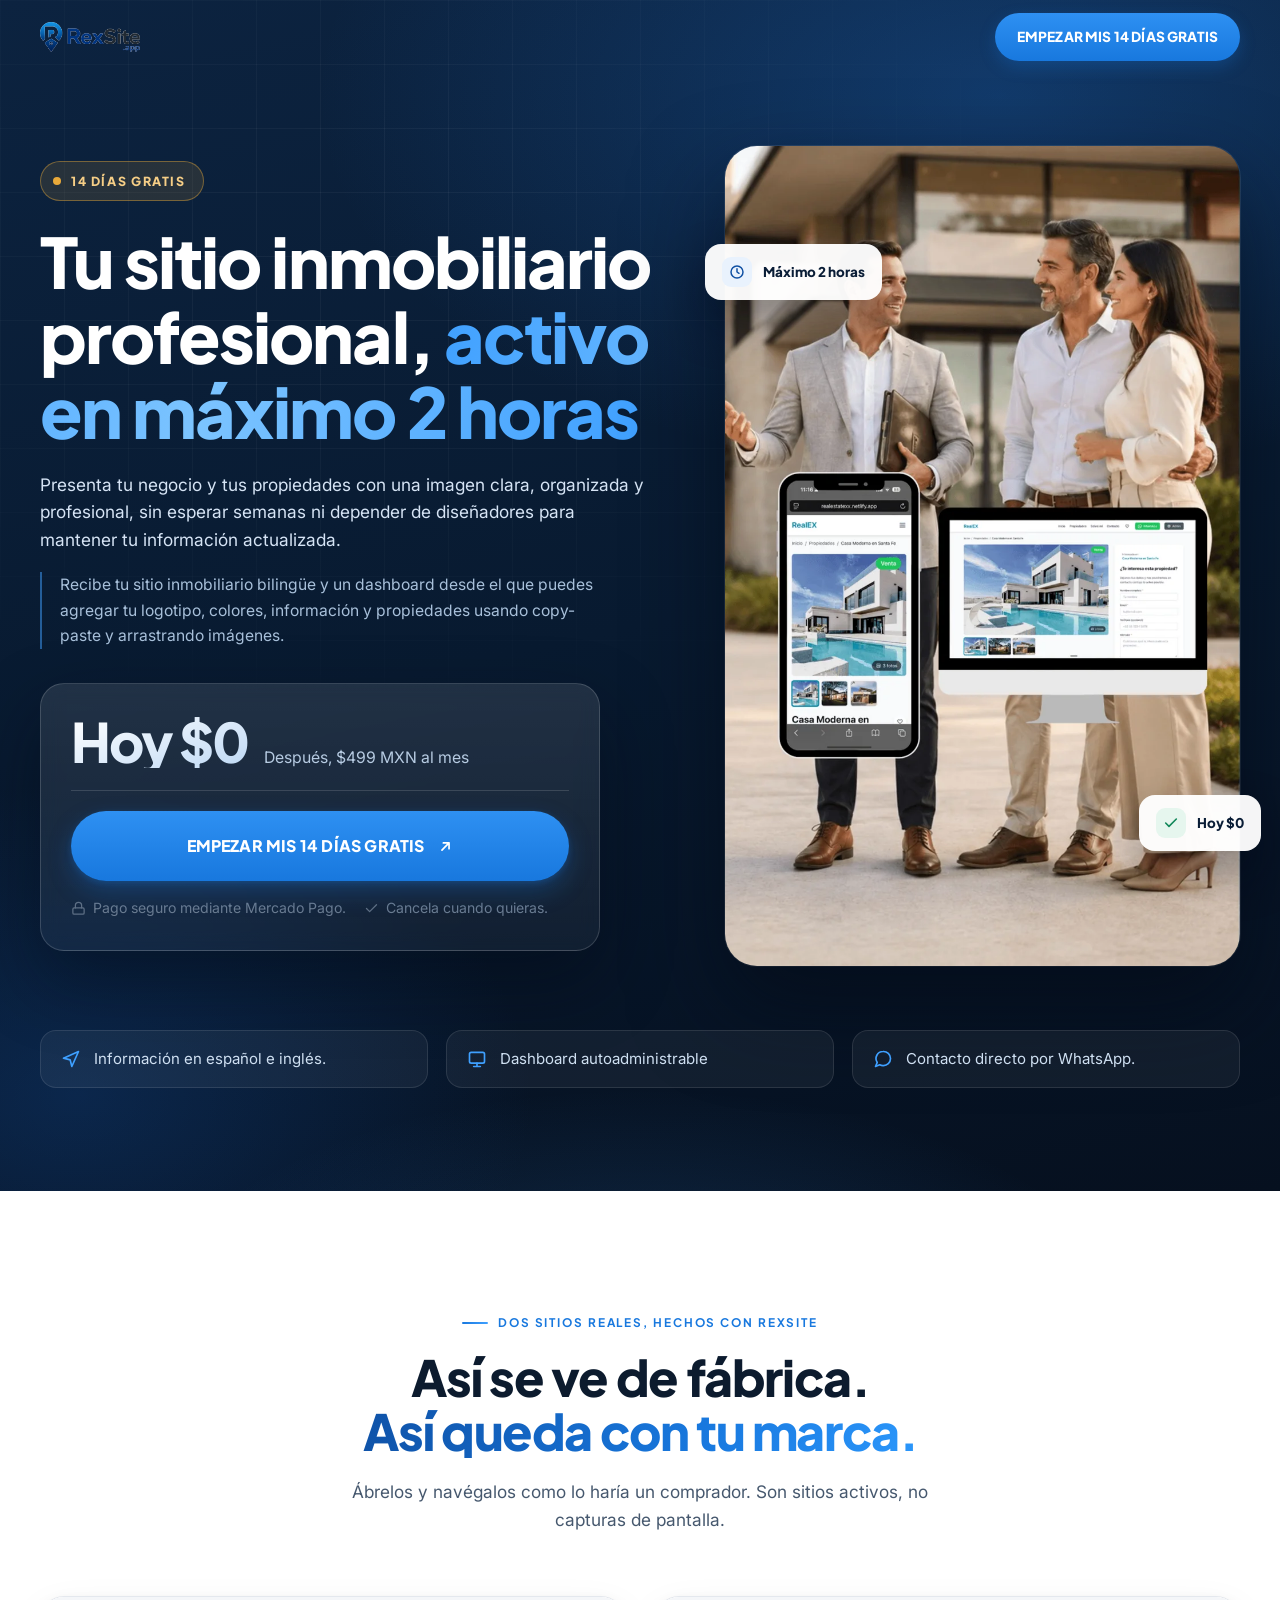
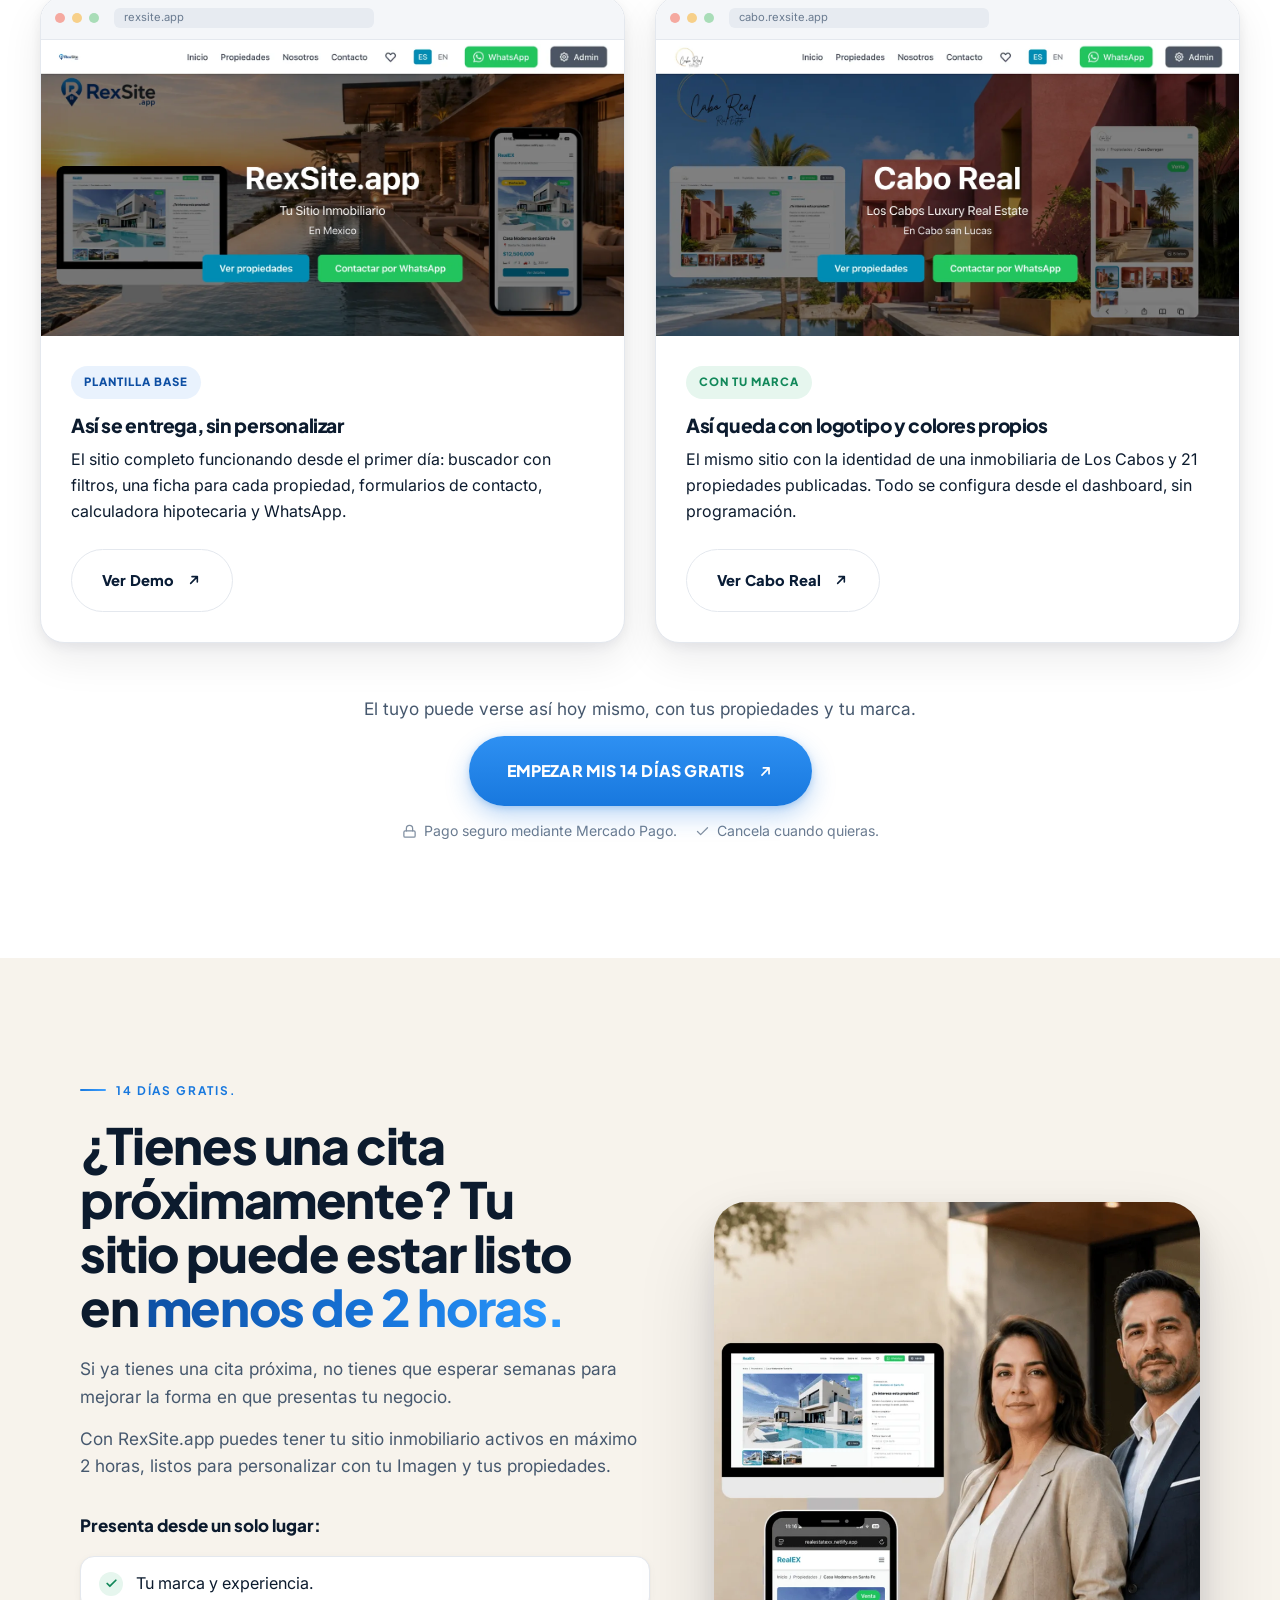
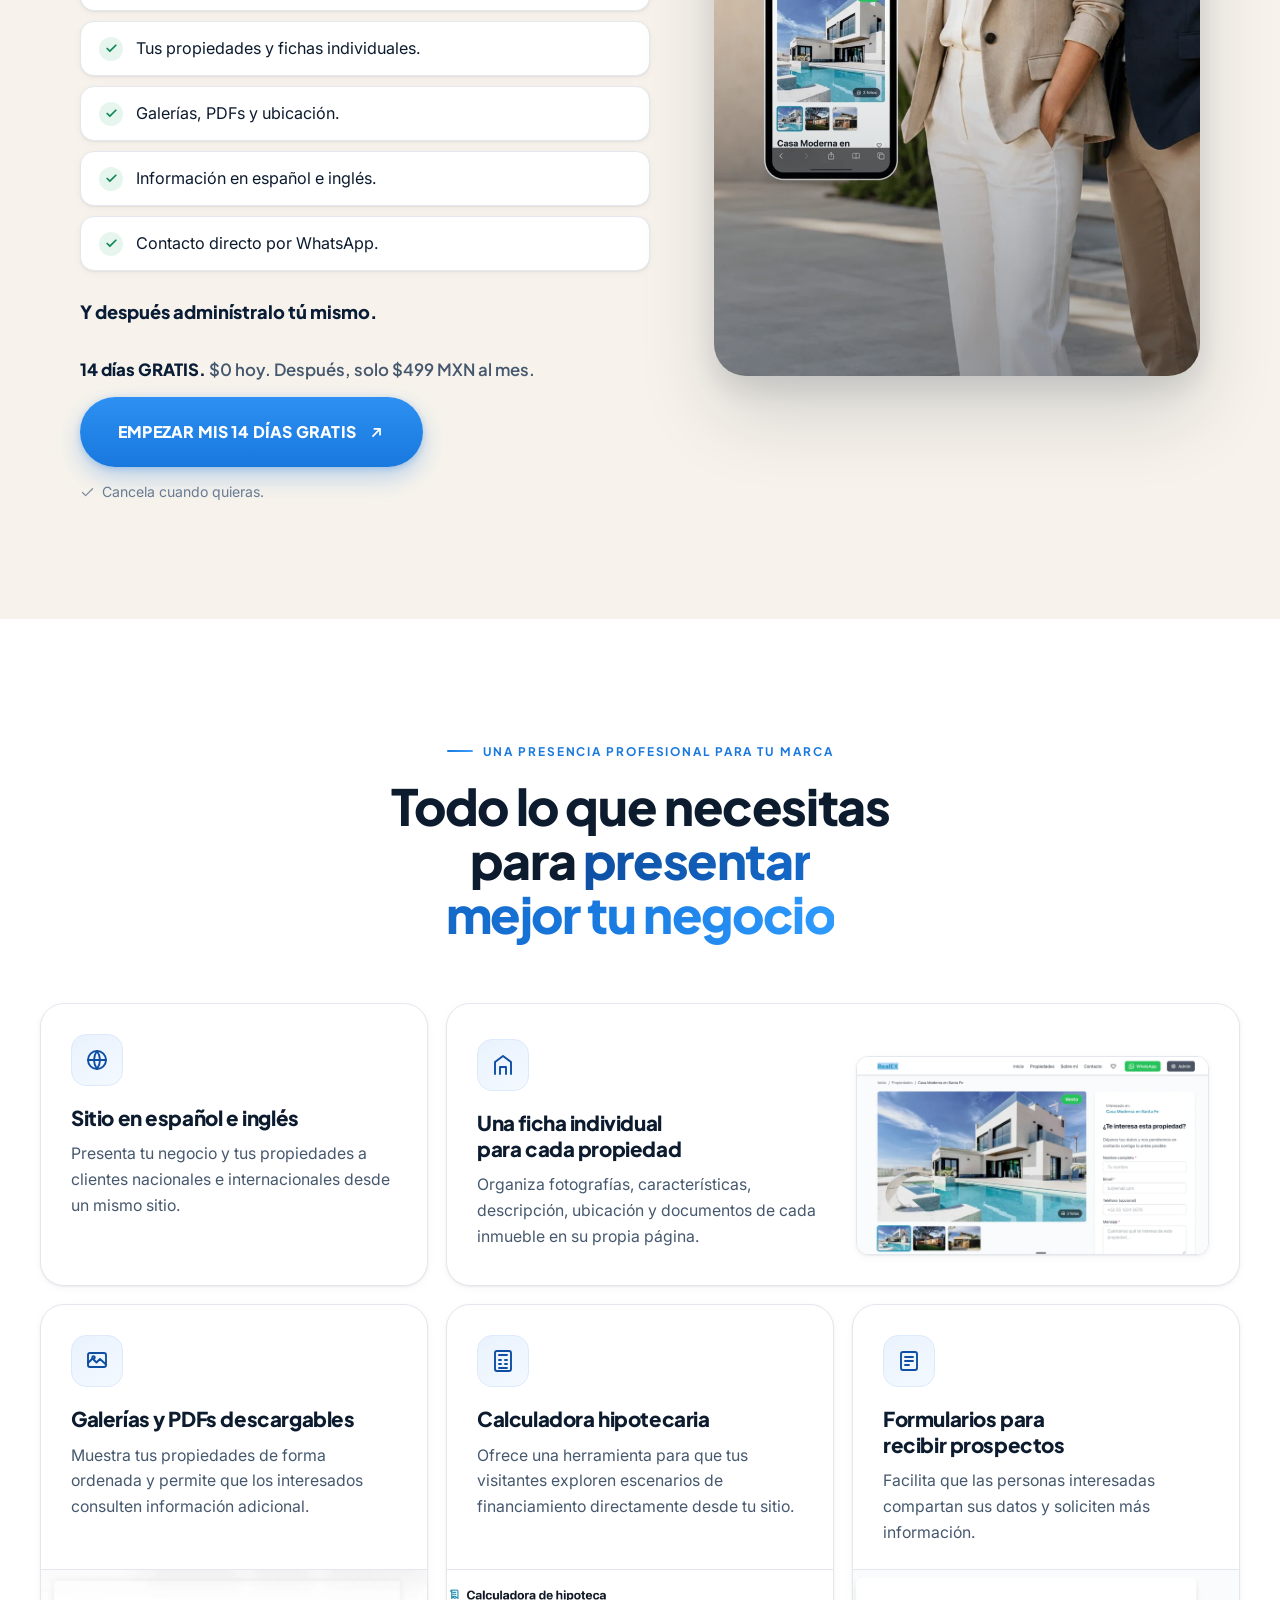
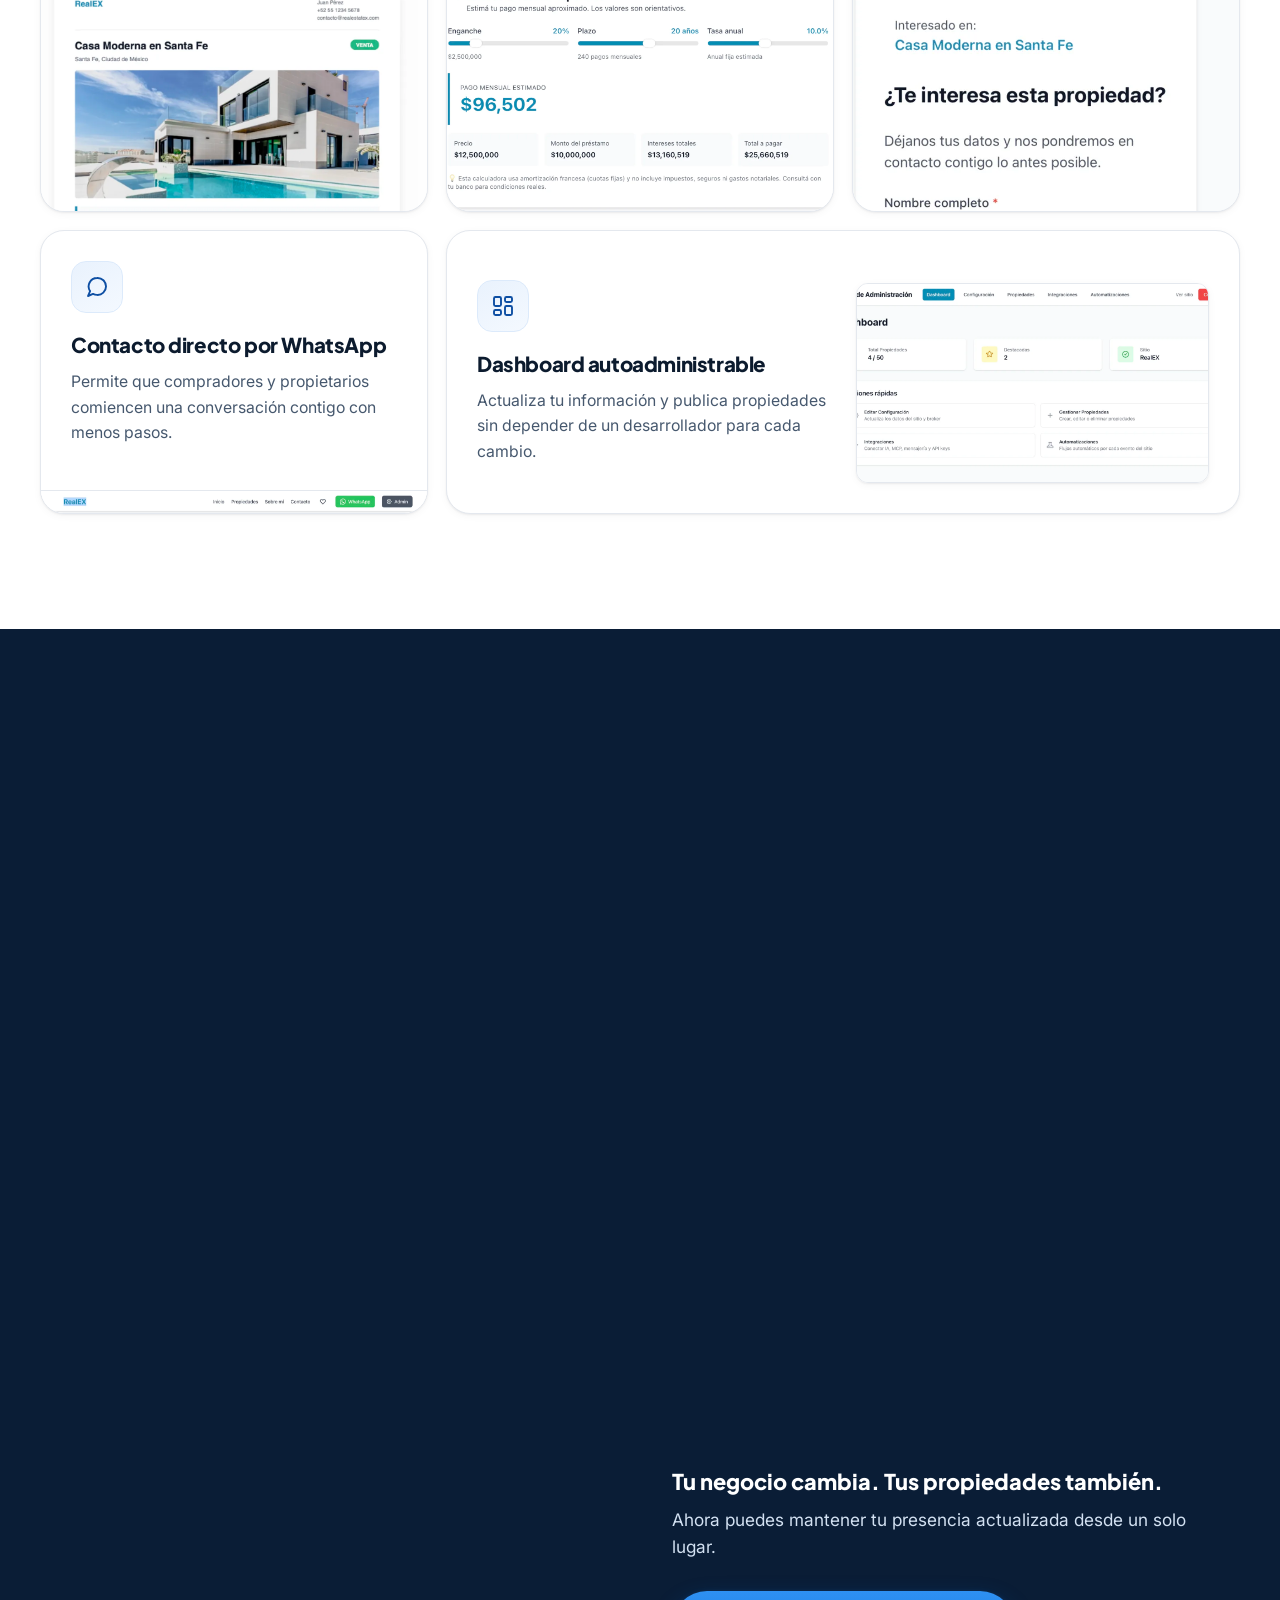
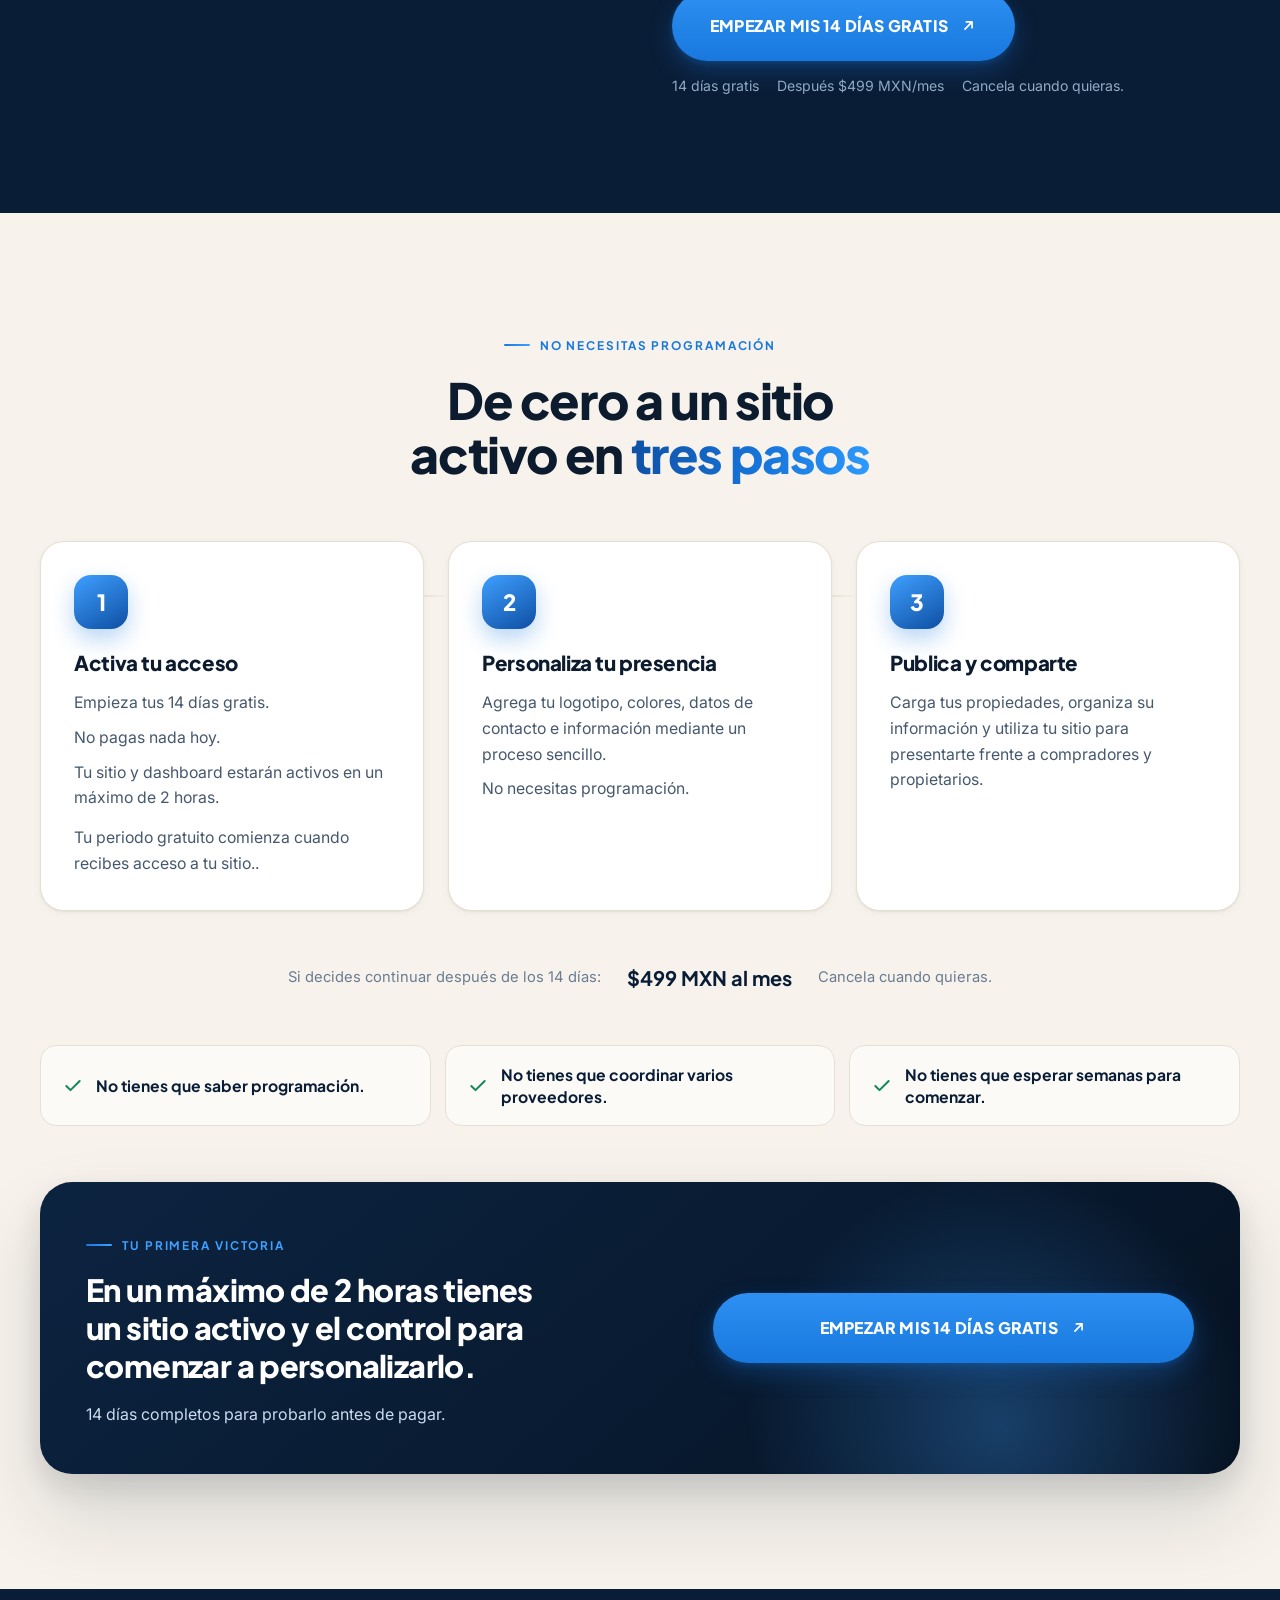
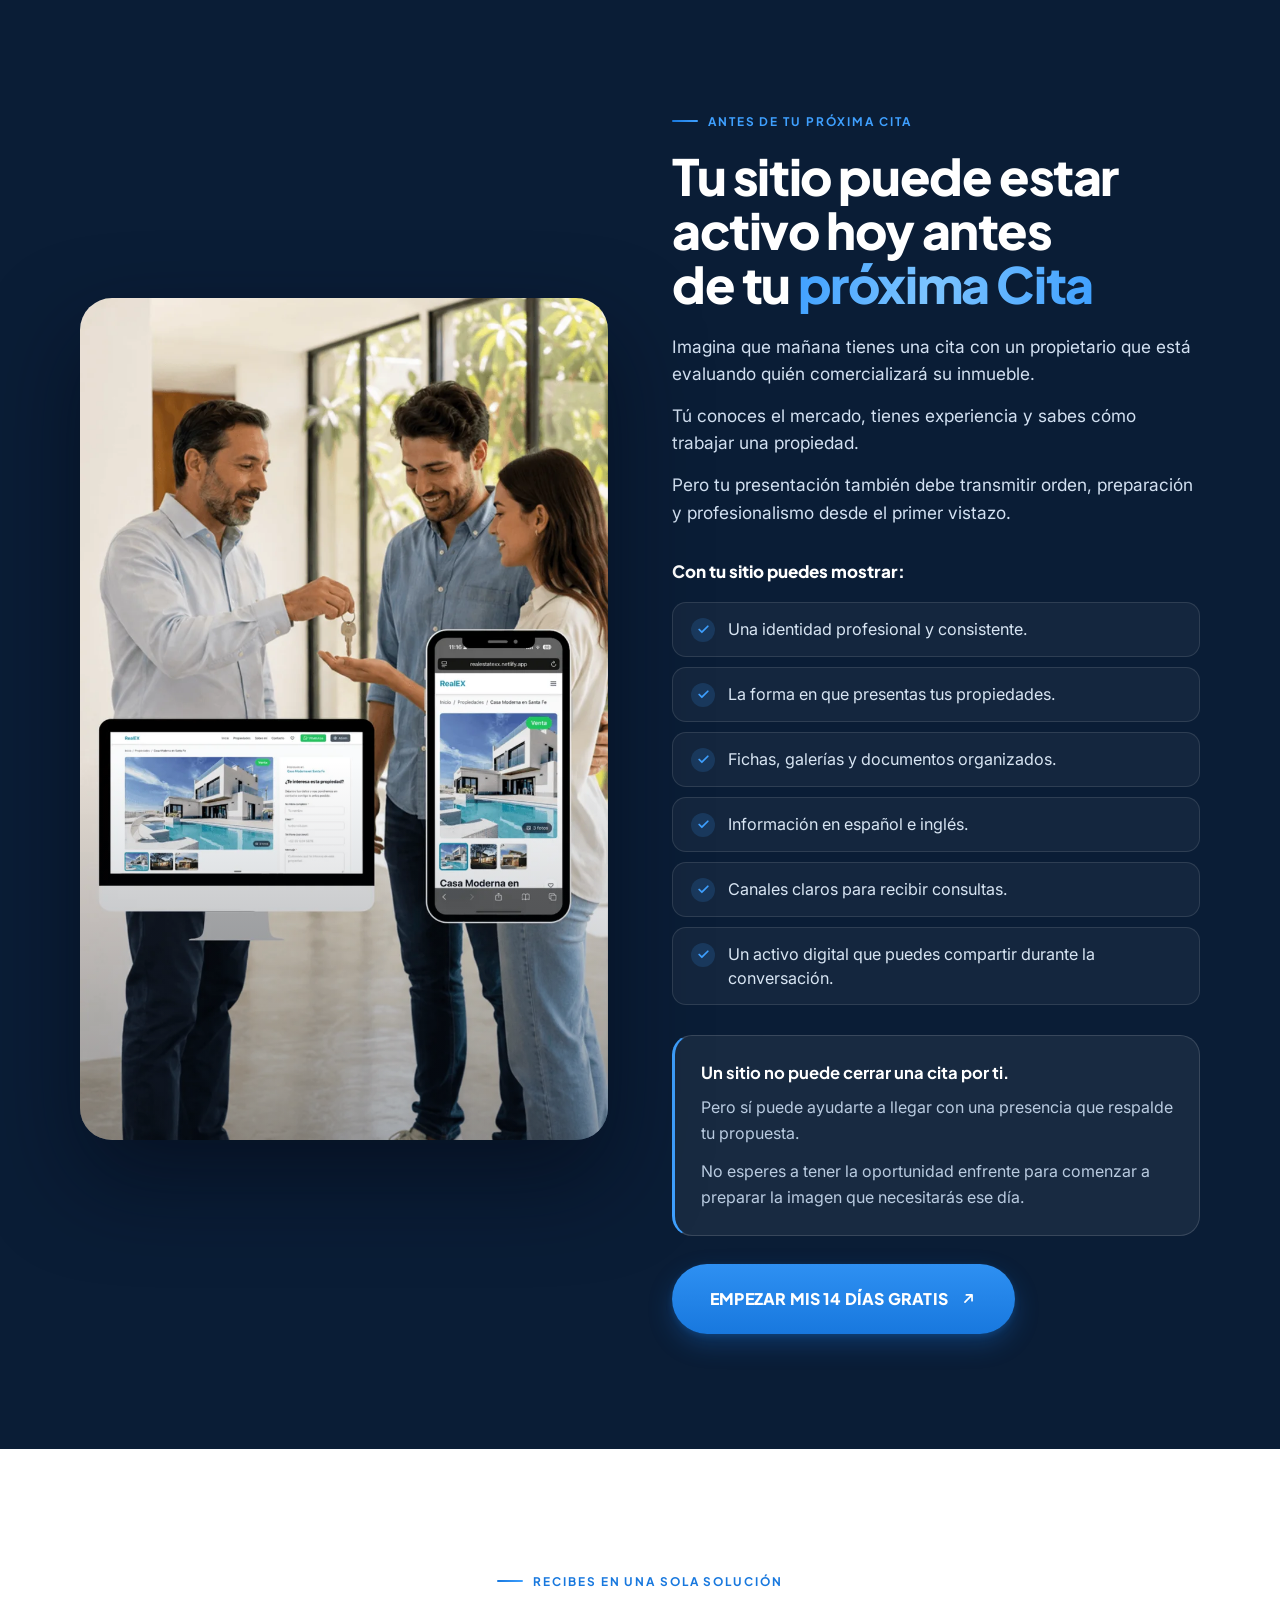
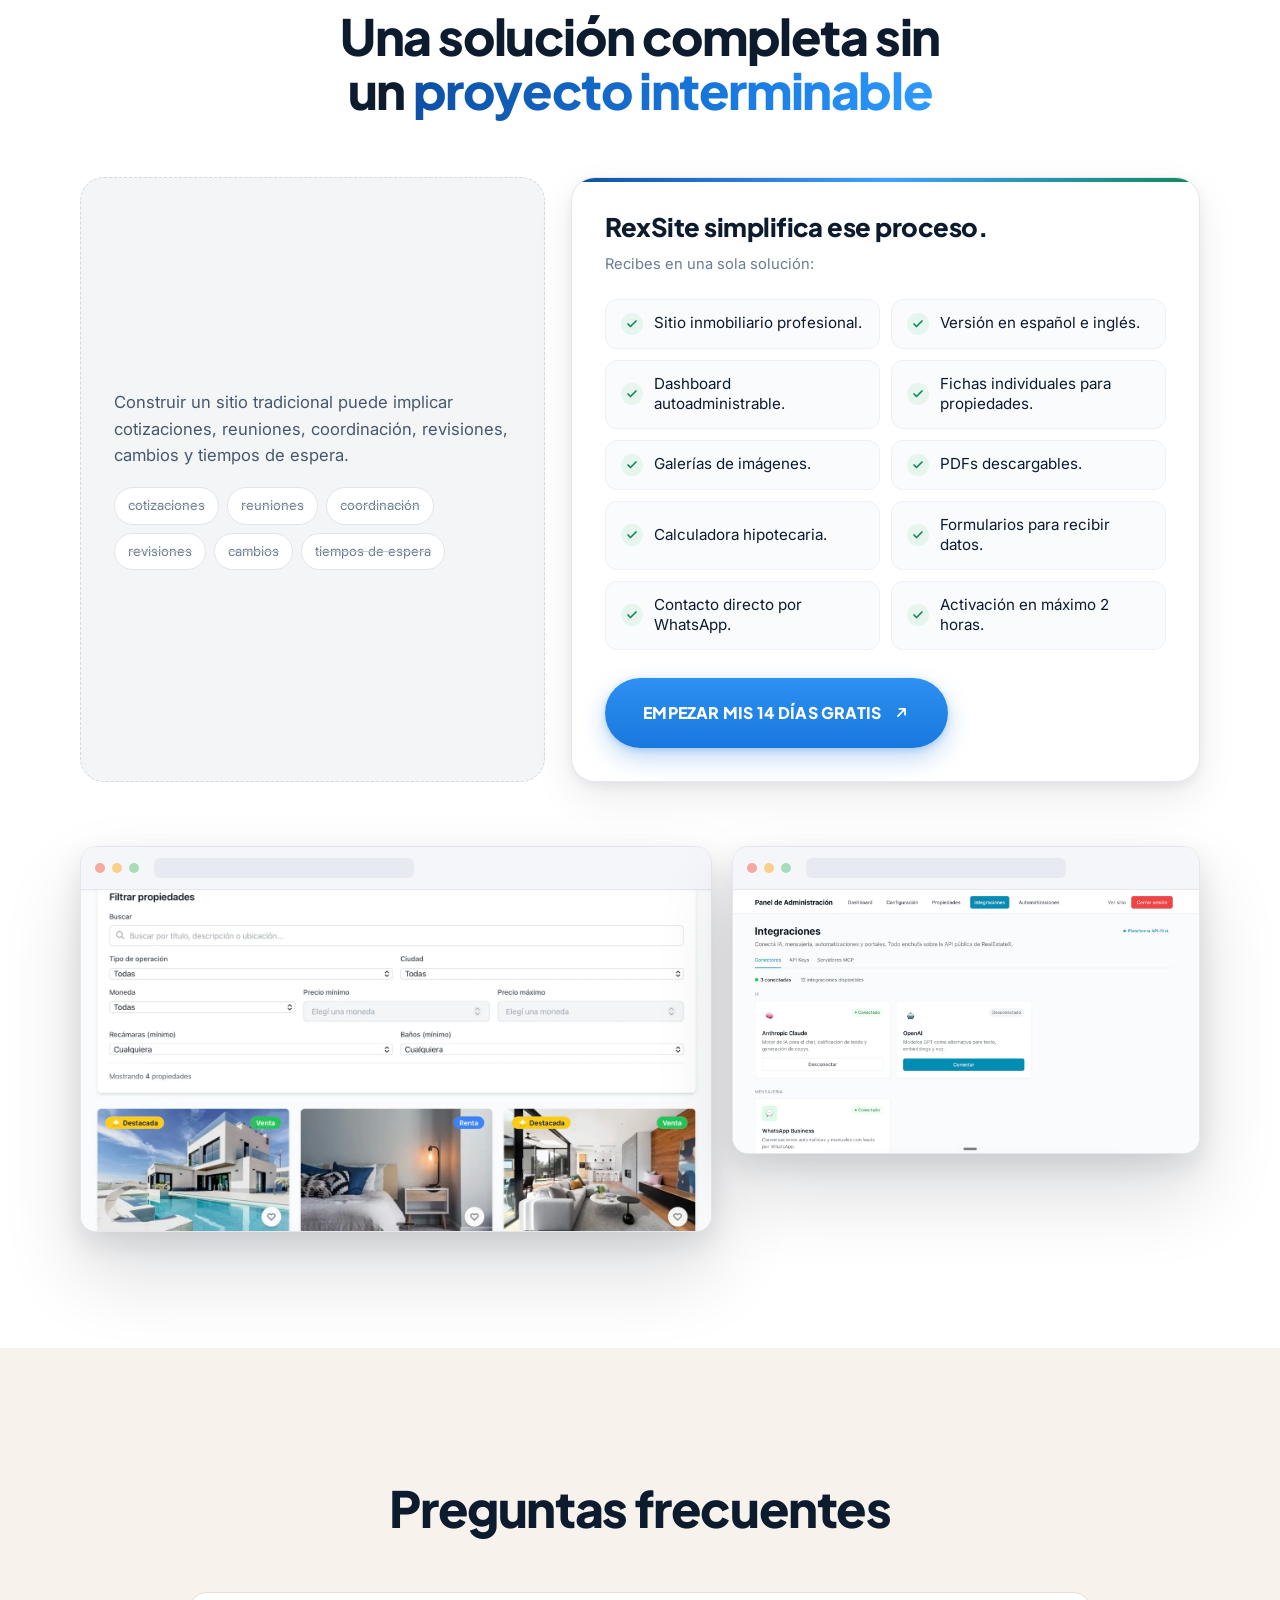
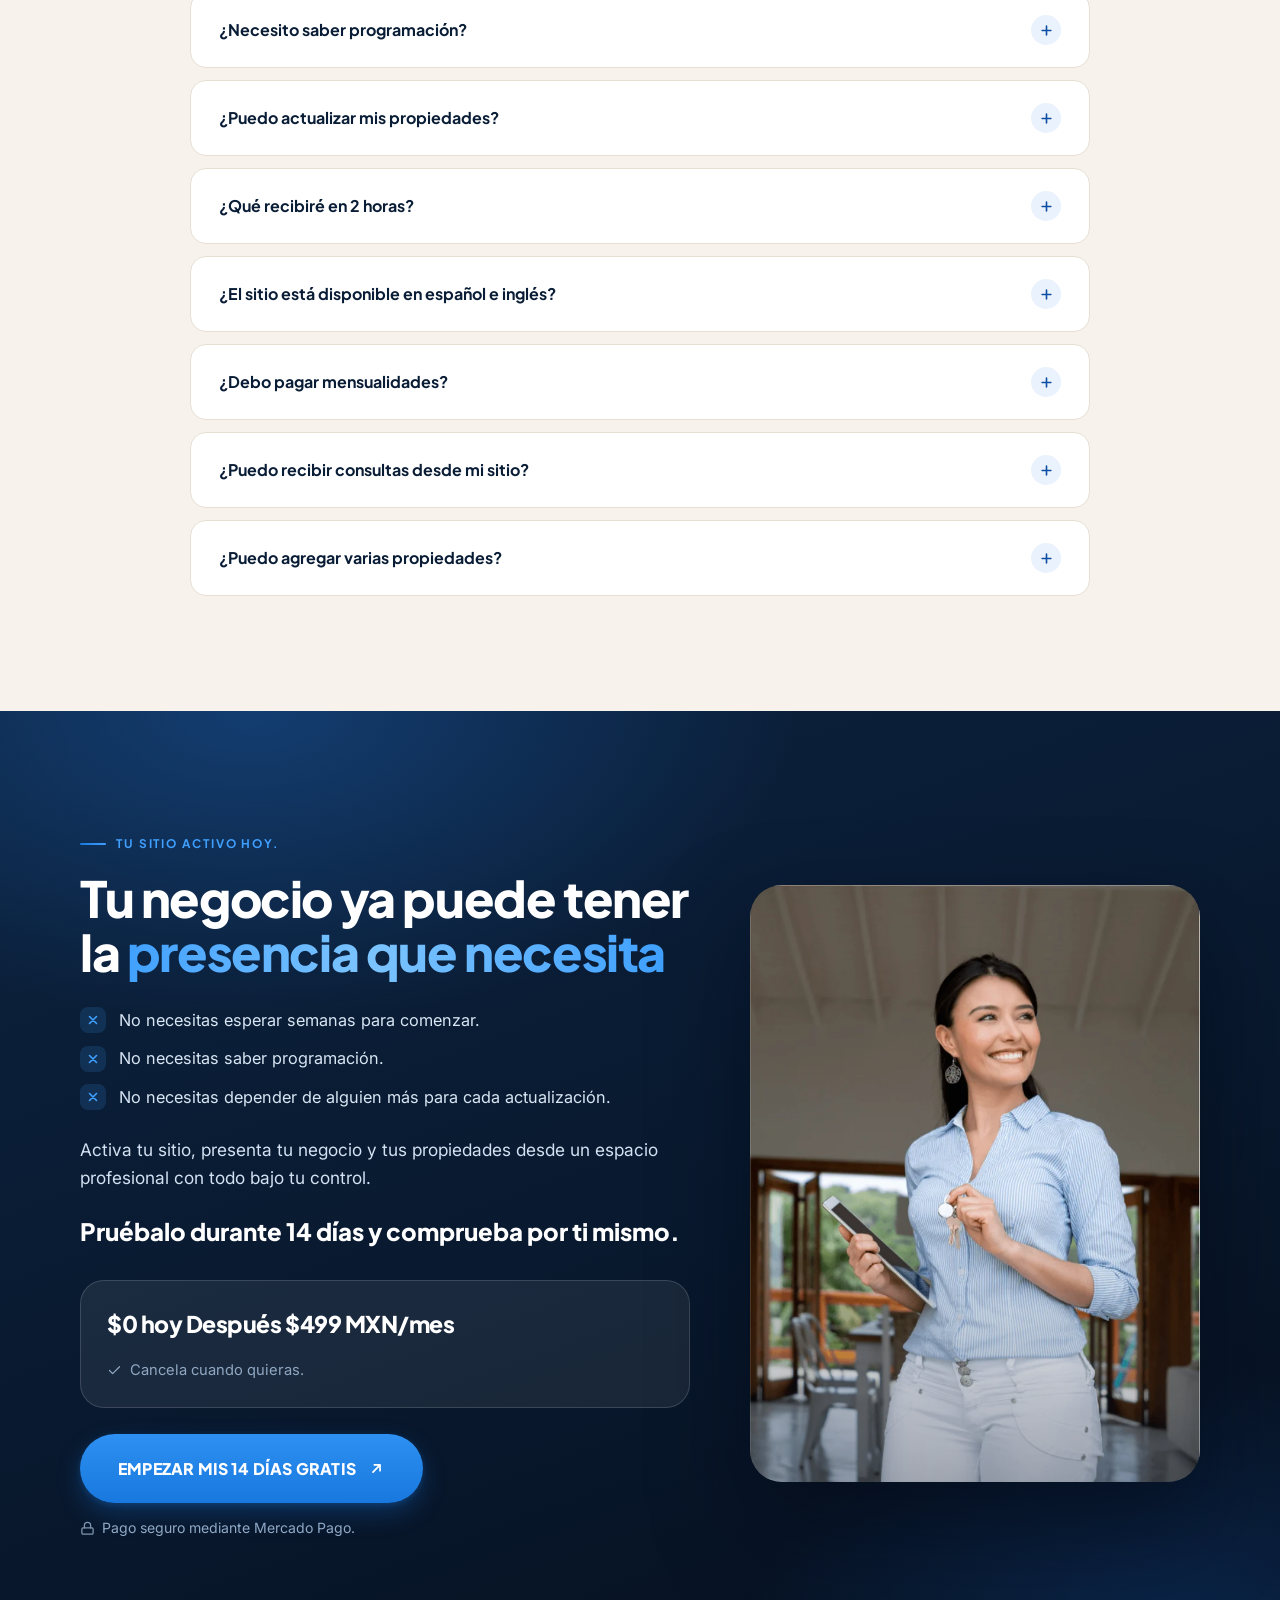
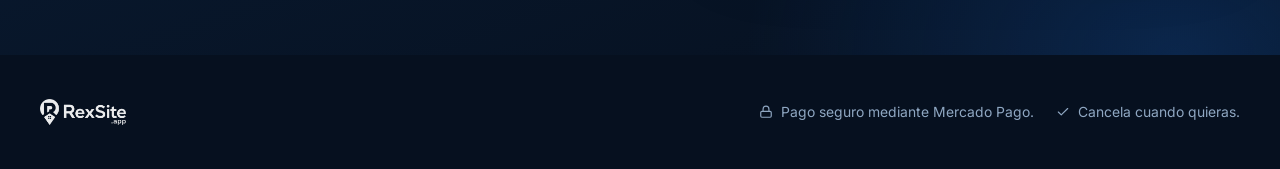
==== rexsite-landing/index.html @ 693a900c "Mejorar legibilidad de las capturas de la sección demo En escritorio las capturas se veían mal: la p" ====
<!doctype html>
<html lang="es-MX">
<head>
<meta charset="utf-8">
<meta name="viewport" content="width=device-width, initial-scale=1">
<title>RexSite.app — Tu sitio inmobiliario profesional, activo en máximo 2 horas</title>
<meta name="description" content="Presenta tu negocio y tus propiedades con una imagen clara, organizada y profesional, sin esperar semanas ni depender de diseñadores para mantener tu información actualizada.">
<meta name="theme-color" content="#0A1D36">
<link rel="icon" href="assets/img/favicon.png" type="image/png">
<link rel="apple-touch-icon" href="assets/img/favicon.png">

<meta property="og:type" content="website">
<meta property="og:locale" content="es_MX">
<meta property="og:site_name" content="RexSite.app">
<meta property="og:title" content="Tu sitio inmobiliario profesional, activo en máximo 2 horas">
<meta property="og:description" content="Recibe tu sitio inmobiliario bilingüe y un dashboard desde el que puedes agregar tu logotipo, colores, información y propiedades usando copy-paste y arrastrando imágenes.">
<meta property="og:image" content="assets/img/hero.webp">
<meta name="twitter:card" content="summary_large_image">

<link rel="preconnect" href="https://fonts.googleapis.com">
<link rel="preconnect" href="https://fonts.gstatic.com" crossorigin>
<link href="https://fonts.googleapis.com/css2?family=Plus+Jakarta+Sans:wght@600;700;800&family=Inter:wght@400;500;600&display=swap" rel="stylesheet">
<link rel="preload" as="image" href="assets/img/hero.webp">
<link rel="stylesheet" href="assets/css/styles.css">
</head>
<body>
<a class="skip" href="#contenido">Ir al contenido</a>

<!-- ══════════════════ HEADER ══════════════════ -->
<header class="hdr" id="hdr">
  <div class="wrap wrap--wide hdr__in">
    <a class="hdr__logo" href="#top" aria-label="RexSite.app">
      <img class="l-white" src="assets/img/logo-white.png" alt="RexSite.app" width="664" height="200">
      <img class="l-dark" src="assets/img/logo.png" alt="" aria-hidden="true" width="730" height="220">
    </a>
    <a class="btn btn--sm hdr__cta" data-cta href="https://mpago.la/1YYGPtm" rel="noopener">
      EMPEZAR MIS 14 DÍAS GRATIS
    </a>
  </div>
</header>

<main id="contenido">
<span id="top"></span>

<!-- ══════════════════ HERO ══════════════════ -->
<section class="hero">
  <div class="wrap wrap--wide">
    <div class="hero__grid">

      <div class="hero__txt">
        <span class="badge rv"><span class="dot"></span>14 DÍAS GRATIS</span>

        <h1 class="rv rv-d1">Tu sitio inmobiliario profesional, <span class="grad">activo en máximo 2&nbsp;horas</span></h1>

        <p class="hero__lead rv rv-d2">Presenta tu negocio y tus propiedades con una imagen clara, organizada y profesional, sin esperar semanas ni depender de diseñadores para mantener tu información actualizada.</p>

        <p class="hero__sub rv rv-d2">Recibe tu sitio inmobiliario bilingüe y un dashboard desde el que puedes agregar tu logotipo, colores, información y propiedades usando copy-paste y arrastrando imágenes.</p>

        <div class="offer rv rv-d3">
          <div class="offer__price">
            <span class="offer__now">Hoy $0</span>
            <span class="offer__then">Después, $499 MXN al mes</span>
          </div>
          <a class="btn btn--lg" data-cta href="https://mpago.la/1YYGPtm" rel="noopener">
            EMPEZAR MIS 14 DÍAS GRATIS
            <svg class="arw" width="17" height="17" viewBox="0 0 24 24" fill="none" stroke="currentColor" stroke-width="2.4" stroke-linecap="round" stroke-linejoin="round" aria-hidden="true"><path d="M7 17 17 7M9 7h8v8"/></svg>
          </a>
          <div class="cta-note" style="margin-top:16px">
            <span>
              <svg width="15" height="15" viewBox="0 0 24 24" fill="none" stroke="currentColor" stroke-width="2" stroke-linecap="round" stroke-linejoin="round" aria-hidden="true"><rect x="3" y="11" width="18" height="10" rx="2"/><path d="M7 11V7a5 5 0 0 1 10 0v4"/></svg>
              Pago seguro mediante Mercado Pago.
            </span>
            <span>
              <svg width="15" height="15" viewBox="0 0 24 24" fill="none" stroke="currentColor" stroke-width="2" stroke-linecap="round" stroke-linejoin="round" aria-hidden="true"><path d="M20 6 9 17l-5-5"/></svg>
              Cancela cuando quieras.
            </span>
          </div>
        </div>
      </div>

      <div class="hero__art rv rv-d2">
        <img src="assets/img/hero.webp" width="900" height="1435" alt="Asesor inmobiliario presentando su sitio web RexSite en computadora y celular frente a una casa moderna." fetchpriority="high">
        <div class="float float--a" aria-hidden="true">
          <span class="ico">
            <svg width="16" height="16" viewBox="0 0 24 24" fill="none" stroke="currentColor" stroke-width="2.2" stroke-linecap="round" stroke-linejoin="round"><circle cx="12" cy="12" r="9"/><path d="M12 7v5l3 2"/></svg>
          </span>
          Máximo 2 horas
        </div>
        <div class="float float--b" aria-hidden="true">
          <span class="ico ico--g">
            <svg width="16" height="16" viewBox="0 0 24 24" fill="none" stroke="currentColor" stroke-width="2.4" stroke-linecap="round" stroke-linejoin="round"><path d="M20 6 9 17l-5-5"/></svg>
          </span>
          Hoy $0
        </div>
      </div>

    </div>

    <ul class="trust">
      <li class="trust__i rv rv-d1">
        <svg width="20" height="20" viewBox="0 0 24 24" fill="none" stroke="currentColor" stroke-width="2" stroke-linecap="round" stroke-linejoin="round" aria-hidden="true"><path d="m3 11 18-8-8 18-2-8-8-2Z"/></svg>
        Información en español e inglés.
      </li>
      <li class="trust__i rv rv-d2">
        <svg width="20" height="20" viewBox="0 0 24 24" fill="none" stroke="currentColor" stroke-width="2" stroke-linecap="round" stroke-linejoin="round" aria-hidden="true"><rect x="3" y="4" width="18" height="13" rx="2"/><path d="M8 21h8M12 17v4"/></svg>
        Dashboard autoadministrable
      </li>
      <li class="trust__i rv rv-d3">
        <svg width="20" height="20" viewBox="0 0 24 24" fill="none" stroke="currentColor" stroke-width="2" stroke-linecap="round" stroke-linejoin="round" aria-hidden="true"><path d="M21 11.5a8.4 8.4 0 0 1-9 8.4 8.6 8.6 0 0 1-4-1L3 21l2.1-4.9A8.4 8.4 0 0 1 12 3a8.4 8.4 0 0 1 9 8.5Z"/></svg>
        Contacto directo por WhatsApp.
      </li>
    </ul>
  </div>
</section>

<!-- ══════════════════ DEMOS ══════════════════ -->
<section class="section s-paper" id="demos">
  <div class="wrap wrap--wide">
    <div class="shead shead--center">
      <span class="eyebrow rv">Dos sitios reales, hechos con RexSite</span>
      <h2 class="rv rv-d1">Así se ve de fábrica. <span class="grad">Así queda con tu marca.</span></h2>
      <p class="lead rv rv-d2">Ábrelos y navégalos como lo haría un comprador. Son sitios activos, no capturas de pantalla.</p>
    </div>

    <div class="dgrid">

      <article class="dcard rv rv-d1">
        <div class="frame">
          <div class="frame__bar" aria-hidden="true">
            <i></i><i></i><i></i>
            <span class="frame__url">rexsite.app</span>
          </div>
          <img src="assets/img/demo-rex.webp" width="1400" height="713" alt="Portada del sitio plantilla de RexSite, sin personalizar." loading="lazy">
        </div>
        <div class="dcard__body">
          <span class="dtag">Plantilla base</span>
          <h3>Así se entrega, sin personalizar</h3>
          <p>El sitio completo funcionando desde el primer día: buscador con filtros, una ficha para cada propiedad, formularios de contacto, calculadora hipotecaria y WhatsApp.</p>
          <a class="btn btn--ghost" href="https://rexsite.app" target="_blank" rel="noopener" aria-label="Ver demo, se abre en otra pestaña">
            Ver Demo
            <svg class="arw" width="16" height="16" viewBox="0 0 24 24" fill="none" stroke="currentColor" stroke-width="2.4" stroke-linecap="round" stroke-linejoin="round" aria-hidden="true"><path d="M7 17 17 7M9 7h8v8"/></svg>
          </a>
        </div>
      </article>

      <article class="dcard rv rv-d2">
        <div class="frame">
          <div class="frame__bar" aria-hidden="true">
            <i></i><i></i><i></i>
            <span class="frame__url">cabo.rexsite.app</span>
          </div>
          <img src="assets/img/demo-cabo.webp" width="1400" height="713" alt="Portada de Cabo Real, un sitio con logotipo, colores y propiedades propias." loading="lazy">
        </div>
        <div class="dcard__body">
          <span class="dtag dtag--brand">Con tu marca</span>
          <h3>Así queda con logotipo y colores propios</h3>
          <p>El mismo sitio con la identidad de una inmobiliaria de Los Cabos y 21 propiedades publicadas. Todo se configura desde el dashboard, sin programación.</p>
          <a class="btn btn--ghost" href="https://cabo.rexsite.app" target="_blank" rel="noopener" aria-label="Ver Cabo Real, se abre en otra pestaña">
            Ver Cabo Real
            <svg class="arw" width="16" height="16" viewBox="0 0 24 24" fill="none" stroke="currentColor" stroke-width="2.4" stroke-linecap="round" stroke-linejoin="round" aria-hidden="true"><path d="M7 17 17 7M9 7h8v8"/></svg>
          </a>
        </div>
      </article>

    </div>

    <div class="cta-block cta-block--center dcta rv rv-d3">
      <p class="lead">El tuyo puede verse así hoy mismo, con tus propiedades y tu marca.</p>
      <a class="btn btn--lg" data-cta href="https://mpago.la/1YYGPtm" rel="noopener">
        EMPEZAR MIS 14 DÍAS GRATIS
        <svg class="arw" width="17" height="17" viewBox="0 0 24 24" fill="none" stroke="currentColor" stroke-width="2.4" stroke-linecap="round" stroke-linejoin="round" aria-hidden="true"><path d="M7 17 17 7M9 7h8v8"/></svg>
      </a>
      <div class="cta-note">
        <span>
          <svg width="15" height="15" viewBox="0 0 24 24" fill="none" stroke="currentColor" stroke-width="2" stroke-linecap="round" stroke-linejoin="round" aria-hidden="true"><rect x="3" y="11" width="18" height="10" rx="2"/><path d="M7 11V7a5 5 0 0 1 10 0v4"/></svg>
          Pago seguro mediante Mercado Pago.
        </span>
        <span>
          <svg width="15" height="15" viewBox="0 0 24 24" fill="none" stroke="currentColor" stroke-width="2" stroke-linecap="round" stroke-linejoin="round" aria-hidden="true"><path d="M20 6 9 17l-5-5"/></svg>
          Cancela cuando quieras.
        </span>
      </div>
    </div>
  </div>
</section>

<!-- ══════════════════ URGENCIA ══════════════════ -->
<section class="section s-ivory">
  <div class="wrap">
    <div class="split split--wide-txt">

      <div>
        <span class="eyebrow rv">14 días GRATIS.</span>
        <h2 class="rv rv-d1" style="margin-top:18px">¿Tienes una cita próximamente? Tu sitio puede estar listo en <span class="grad">menos de 2 horas.</span></h2>

        <p class="lead rv rv-d1" style="margin-top:22px">Si ya tienes una cita próxima, no tienes que esperar semanas para mejorar la forma en que presentas tu negocio.</p>
        <p class="lead rv rv-d2" style="margin-top:14px">Con RexSite.app puedes tener tu sitio inmobiliario activos en máximo 2 horas, listos para personalizar con tu Imagen y tus propiedades.</p>

        <p class="rv rv-d2" style="margin-top:32px;font-family:var(--f-display);font-weight:800;font-size:1.06rem">Presenta desde un solo lugar:</p>

        <ul class="checks checks--cards rv rv-d3" style="margin-top:16px">
          <li><span class="tick"><svg width="13" height="13" viewBox="0 0 24 24" fill="none" stroke="currentColor" stroke-width="3.2" stroke-linecap="round" stroke-linejoin="round" aria-hidden="true"><path d="M20 6 9 17l-5-5"/></svg></span>Tu marca y experiencia.</li>
          <li><span class="tick"><svg width="13" height="13" viewBox="0 0 24 24" fill="none" stroke="currentColor" stroke-width="3.2" stroke-linecap="round" stroke-linejoin="round" aria-hidden="true"><path d="M20 6 9 17l-5-5"/></svg></span>Tus propiedades y fichas individuales.</li>
          <li><span class="tick"><svg width="13" height="13" viewBox="0 0 24 24" fill="none" stroke="currentColor" stroke-width="3.2" stroke-linecap="round" stroke-linejoin="round" aria-hidden="true"><path d="M20 6 9 17l-5-5"/></svg></span>Galerías, PDFs y ubicación.</li>
          <li><span class="tick"><svg width="13" height="13" viewBox="0 0 24 24" fill="none" stroke="currentColor" stroke-width="3.2" stroke-linecap="round" stroke-linejoin="round" aria-hidden="true"><path d="M20 6 9 17l-5-5"/></svg></span>Información en español e inglés.</li>
          <li><span class="tick"><svg width="13" height="13" viewBox="0 0 24 24" fill="none" stroke="currentColor" stroke-width="3.2" stroke-linecap="round" stroke-linejoin="round" aria-hidden="true"><path d="M20 6 9 17l-5-5"/></svg></span>Contacto directo por WhatsApp.</li>
        </ul>

        <p class="rv rv-d3" style="margin-top:26px;font-family:var(--f-display);font-weight:800;font-size:1.14rem;color:var(--navy)">Y después adminístralo tú mismo.</p>

        <div class="cta-block rv rv-d3" style="margin-top:30px">
          <p style="font-family:var(--f-display);font-weight:800;color:var(--navy);font-size:1.05rem">
            14 días GRATIS. <span style="color:var(--tx-2);font-weight:600">$0 hoy. Después, solo $499 MXN al mes.</span>
          </p>
          <a class="btn btn--lg" data-cta href="https://mpago.la/1YYGPtm" rel="noopener">
            EMPEZAR MIS 14 DÍAS GRATIS
            <svg class="arw" width="17" height="17" viewBox="0 0 24 24" fill="none" stroke="currentColor" stroke-width="2.4" stroke-linecap="round" stroke-linejoin="round" aria-hidden="true"><path d="M7 17 17 7M9 7h8v8"/></svg>
          </a>
          <div class="cta-note">
            <span>
              <svg width="15" height="15" viewBox="0 0 24 24" fill="none" stroke="currentColor" stroke-width="2" stroke-linecap="round" stroke-linejoin="round" aria-hidden="true"><path d="M20 6 9 17l-5-5"/></svg>
              Cancela cuando quieras.
            </span>
          </div>
        </div>
      </div>

      <div class="split__art rv rv-d2">
        <div class="art-photo">
          <img src="assets/img/pareja.webp" width="900" height="1435" alt="Asesores inmobiliarios mostrando su sitio web y su versión móvil frente a una propiedad." loading="lazy">
        </div>
      </div>

    </div>
  </div>
</section>

<!-- ══════════════════ CARACTERÍSTICAS ══════════════════ -->
<section class="section s-paper">
  <div class="wrap wrap--wide">
    <div class="shead shead--center">
      <span class="eyebrow rv">Una presencia profesional para tu marca</span>
      <h2 class="rv rv-d1">Todo lo que necesitas para <span class="grad">presentar mejor tu negocio</span></h2>
    </div>

    <div class="fgrid">

      <article class="fcard rv">
        <div class="fcard__ico">
          <svg width="24" height="24" viewBox="0 0 24 24" fill="none" stroke="currentColor" stroke-width="1.9" stroke-linecap="round" stroke-linejoin="round" aria-hidden="true"><circle cx="12" cy="12" r="9"/><path d="M3 12h18M12 3a15 15 0 0 1 0 18 15 15 0 0 1 0-18Z"/></svg>
        </div>
        <h3>Sitio en español e inglés</h3>
        <p>Presenta tu negocio y tus propiedades a clientes nacionales e internacionales desde un mismo sitio.</p>
      </article>

      <article class="fcard fcard--wide rv rv-d1">
        <div class="fcard__body">
          <div class="fcard__ico">
            <svg width="24" height="24" viewBox="0 0 24 24" fill="none" stroke="currentColor" stroke-width="1.9" stroke-linecap="round" stroke-linejoin="round" aria-hidden="true"><path d="M4 21V9l8-6 8 6v12"/><path d="M9 21v-7h6v7"/></svg>
          </div>
          <h3>Una ficha individual para cada propiedad</h3>
          <p>Organiza fotografías, características, descripción, ubicación y documentos de cada inmueble en su propia página.</p>
        </div>
        <div class="fcard__shot">
          <img src="assets/img/s-detail.webp" width="1500" height="849" alt="Ficha individual de una propiedad con galería, datos y formulario de contacto." loading="lazy">
        </div>
      </article>

      <article class="fcard rv rv-d2">
        <div class="fcard__ico">
          <svg width="24" height="24" viewBox="0 0 24 24" fill="none" stroke="currentColor" stroke-width="1.9" stroke-linecap="round" stroke-linejoin="round" aria-hidden="true"><rect x="3" y="4" width="18" height="14" rx="2"/><path d="m3 14 4.5-4.5 4 4L15 10l6 5.5"/><circle cx="8.5" cy="8.5" r="1.3"/></svg>
        </div>
        <h3>Galerías y PDFs descargables</h3>
        <p>Muestra tus propiedades de forma ordenada y permite que los interesados consulten información adicional.</p>
        <div class="fcard__shot">
          <img src="assets/img/s-pdf.webp" width="1100" height="1760" alt="Ficha de propiedad en PDF lista para descargar y compartir." loading="lazy">
        </div>
      </article>

      <article class="fcard rv">
        <div class="fcard__ico">
          <svg width="24" height="24" viewBox="0 0 24 24" fill="none" stroke="currentColor" stroke-width="1.9" stroke-linecap="round" stroke-linejoin="round" aria-hidden="true"><rect x="4" y="2" width="16" height="20" rx="2"/><path d="M8 6h8M8 11h2M14 11h2M8 15h2M14 15h2M8 19h8"/></svg>
        </div>
        <h3>Calculadora hipotecaria</h3>
        <p>Ofrece una herramienta para que tus visitantes exploren escenarios de financiamiento directamente desde tu sitio.</p>
        <div class="fcard__shot">
          <img src="assets/img/s-calc.webp" width="1500" height="867" alt="Calculadora de hipoteca integrada mostrando el pago mensual estimado." loading="lazy">
        </div>
      </article>

      <article class="fcard rv rv-d1">
        <div class="fcard__ico">
          <svg width="24" height="24" viewBox="0 0 24 24" fill="none" stroke="currentColor" stroke-width="1.9" stroke-linecap="round" stroke-linejoin="round" aria-hidden="true"><rect x="4" y="3" width="16" height="18" rx="2"/><path d="M8 8h8M8 12h8M8 16h4"/></svg>
        </div>
        <h3>Formularios para recibir prospectos</h3>
        <p>Facilita que las personas interesadas compartan sus datos y soliciten más información.</p>
        <div class="fcard__shot">
          <img src="assets/img/s-form.webp" width="700" height="1022" alt="Formulario de contacto donde los interesados dejan sus datos." loading="lazy">
        </div>
      </article>

      <article class="fcard rv rv-d2">
        <div class="fcard__ico">
          <svg width="24" height="24" viewBox="0 0 24 24" fill="none" stroke="currentColor" stroke-width="1.9" stroke-linecap="round" stroke-linejoin="round" aria-hidden="true"><path d="M21 11.5a8.4 8.4 0 0 1-9 8.4 8.6 8.6 0 0 1-4-1L3 21l2.1-4.9A8.4 8.4 0 0 1 12 3a8.4 8.4 0 0 1 9 8.5Z"/></svg>
        </div>
        <h3>Contacto directo por WhatsApp</h3>
        <p>Permite que compradores y propietarios comiencen una conversación contigo con menos pasos.</p>
        <div class="fcard__shot fcard__shot--strip">
          <img src="assets/img/s-nav.webp" width="1400" height="78" alt="Barra del sitio con botón directo de WhatsApp." loading="lazy">
        </div>
      </article>

      <article class="fcard fcard--wide rv rv-d1">
        <div class="fcard__body">
          <div class="fcard__ico">
            <svg width="24" height="24" viewBox="0 0 24 24" fill="none" stroke="currentColor" stroke-width="1.9" stroke-linecap="round" stroke-linejoin="round" aria-hidden="true"><rect x="3" y="3" width="7" height="9" rx="1.5"/><rect x="14" y="3" width="7" height="5" rx="1.5"/><rect x="14" y="12" width="7" height="9" rx="1.5"/><rect x="3" y="16" width="7" height="5" rx="1.5"/></svg>
          </div>
          <h3>Dashboard autoadministrable</h3>
          <p>Actualiza tu información y publica propiedades sin depender de un desarrollador para cada cambio.</p>
        </div>
        <div class="fcard__shot">
          <img src="assets/img/s-dashboard.webp" width="1500" height="676" alt="Panel de administración con el resumen de propiedades y acciones rápidas." loading="lazy">
        </div>
      </article>

    </div>
  </div>
</section>

<!-- ══════════════════ CONTROL ══════════════════ -->
<section class="section s-dark">
  <div class="wrap">
    <div class="split split--rev">

      <div>
        <span class="eyebrow rv">Sin depender permanentemente de terceros.</span>
        <h2 class="rv rv-d1" style="margin-top:18px">Tu sitio <span class="grad">bajo tu control</span></h2>
        <p class="lead rv rv-d1" style="margin-top:20px">No necesitas enviar correos, solicitar cambios ni esperar a que otra persona actualice tu inventario.</p>

        <p class="rv rv-d2" style="margin-top:32px;font-family:var(--f-display);font-weight:800;font-size:1.06rem;color:#fff">Desde tu dashboard puedes:</p>

        <ul class="checks checks--cards checks--2 rv rv-d2" style="margin-top:16px">
          <li><span class="tick"><svg width="13" height="13" viewBox="0 0 24 24" fill="none" stroke="currentColor" stroke-width="3.2" stroke-linecap="round" stroke-linejoin="round" aria-hidden="true"><path d="M20 6 9 17l-5-5"/></svg></span>Agregar tu logotipo y colores.</li>
          <li><span class="tick"><svg width="13" height="13" viewBox="0 0 24 24" fill="none" stroke="currentColor" stroke-width="3.2" stroke-linecap="round" stroke-linejoin="round" aria-hidden="true"><path d="M20 6 9 17l-5-5"/></svg></span>Actualizar la información de tu negocio.</li>
          <li><span class="tick"><svg width="13" height="13" viewBox="0 0 24 24" fill="none" stroke="currentColor" stroke-width="3.2" stroke-linecap="round" stroke-linejoin="round" aria-hidden="true"><path d="M20 6 9 17l-5-5"/></svg></span>Publicar y organizar propiedades.</li>
          <li><span class="tick"><svg width="13" height="13" viewBox="0 0 24 24" fill="none" stroke="currentColor" stroke-width="3.2" stroke-linecap="round" stroke-linejoin="round" aria-hidden="true"><path d="M20 6 9 17l-5-5"/></svg></span>Copiar y pegar tus descripciones.</li>
          <li><span class="tick"><svg width="13" height="13" viewBox="0 0 24 24" fill="none" stroke="currentColor" stroke-width="3.2" stroke-linecap="round" stroke-linejoin="round" aria-hidden="true"><path d="M20 6 9 17l-5-5"/></svg></span>Cargar imágenes arrastrándolas.</li>
          <li><span class="tick"><svg width="13" height="13" viewBox="0 0 24 24" fill="none" stroke="currentColor" stroke-width="3.2" stroke-linecap="round" stroke-linejoin="round" aria-hidden="true"><path d="M20 6 9 17l-5-5"/></svg></span>Agregar documentos descargables.</li>
          <li><span class="tick"><svg width="13" height="13" viewBox="0 0 24 24" fill="none" stroke="currentColor" stroke-width="3.2" stroke-linecap="round" stroke-linejoin="round" aria-hidden="true"><path d="M20 6 9 17l-5-5"/></svg></span>Actualizar tu contenido cuando lo necesites.</li>
        </ul>

        <div class="rv rv-d3" style="margin-top:28px;display:flex;flex-wrap:wrap;gap:10px">
          <span style="padding:11px 18px;border-radius:999px;background:rgba(255,255,255,.07);border:1px solid rgba(255,255,255,.14);font-size:.92rem;color:#D8E5F3">Sin procesos técnicos complicados.</span>
        </div>

        <p class="rv rv-d3" style="margin-top:30px;font-family:var(--f-display);font-weight:800;font-size:clamp(1.15rem,1.7vw,1.4rem);color:#fff;line-height:1.3">Tu negocio cambia. Tus propiedades también.</p>
        <p class="lead rv rv-d3" style="margin-top:10px">Ahora puedes mantener tu presencia actualizada desde un solo lugar.</p>

        <div class="cta-block rv rv-d4" style="margin-top:30px">
          <a class="btn btn--lg" data-cta href="https://mpago.la/1YYGPtm" rel="noopener">
            EMPEZAR MIS 14 DÍAS GRATIS
            <svg class="arw" width="17" height="17" viewBox="0 0 24 24" fill="none" stroke="currentColor" stroke-width="2.4" stroke-linecap="round" stroke-linejoin="round" aria-hidden="true"><path d="M7 17 17 7M9 7h8v8"/></svg>
          </a>
          <div class="cta-note">
            <span>14 días gratis</span>
            <span>Después $499 MXN/mes</span>
            <span>Cancela cuando quieras.</span>
          </div>
        </div>
      </div>

      <div class="split__art rv rv-d1">
        <div class="stack">
          <div class="frame stack__a">
            <div class="frame__bar" aria-hidden="true"><i></i><i></i><i></i><span></span></div>
            <img src="assets/img/s-config.webp" width="1500" height="649" alt="Pantalla de configuración del sitio para cambiar nombre, logotipo y colores." loading="lazy">
          </div>
          <div class="stack__b">
            <img src="assets/img/s-propform.webp" width="1500" height="695" alt="Formulario del dashboard para cargar los datos de una propiedad." loading="lazy">
          </div>
        </div>
      </div>

    </div>
  </div>
</section>

<!-- ══════════════════ PASOS ══════════════════ -->
<section class="section s-ivory">
  <div class="wrap wrap--wide">
    <div class="shead shead--center">
      <span class="eyebrow rv">No necesitas programación</span>
      <h2 class="rv rv-d1">De cero a un sitio activo en <span class="grad">tres pasos</span></h2>
    </div>

    <div class="steps">
      <article class="step rv">
        <div class="step__n">1</div>
        <span class="step__line" aria-hidden="true"></span>
        <h3>Activa tu acceso</h3>
        <p>Empieza tus 14 días gratis.</p>
        <p>No pagas nada hoy.</p>
        <p>Tu sitio y dashboard estarán activos en un máximo de 2 horas.</p>
        <p class="muted" style="margin-top:14px">Tu periodo gratuito comienza cuando recibes acceso a tu sitio..</p>
      </article>

      <article class="step rv rv-d1">
        <div class="step__n">2</div>
        <span class="step__line" aria-hidden="true"></span>
        <h3>Personaliza tu presencia</h3>
        <p>Agrega tu logotipo, colores, datos de contacto e información mediante un proceso sencillo.</p>
        <p>No necesitas programación.</p>
      </article>

      <article class="step rv rv-d2">
        <div class="step__n">3</div>
        <h3>Publica y comparte</h3>
        <p>Carga tus propiedades, organiza su información y utiliza tu sitio para presentarte frente a compradores y propietarios.</p>
      </article>
    </div>

    <div class="rv rv-d2" style="margin-top:clamp(38px,4vw,52px);display:flex;flex-wrap:wrap;align-items:center;gap:12px 26px;justify-content:center;text-align:center">
      <span class="muted">Si decides continuar después de los 14 días:</span>
      <b style="font-family:var(--f-display);font-size:1.25rem;color:var(--navy)">$499 MXN al mes</b>
      <span class="muted">Cancela cuando quieras.</span>
    </div>

    <ul class="nots">
      <li class="not rv">
        <svg width="20" height="20" viewBox="0 0 24 24" fill="none" stroke="currentColor" stroke-width="2.4" stroke-linecap="round" stroke-linejoin="round" aria-hidden="true"><path d="M20 6 9 17l-5-5"/></svg>
        No tienes que saber programación.
      </li>
      <li class="not rv rv-d1">
        <svg width="20" height="20" viewBox="0 0 24 24" fill="none" stroke="currentColor" stroke-width="2.4" stroke-linecap="round" stroke-linejoin="round" aria-hidden="true"><path d="M20 6 9 17l-5-5"/></svg>
        No tienes que coordinar varios proveedores.
      </li>
      <li class="not rv rv-d2">
        <svg width="20" height="20" viewBox="0 0 24 24" fill="none" stroke="currentColor" stroke-width="2.4" stroke-linecap="round" stroke-linejoin="round" aria-hidden="true"><path d="M20 6 9 17l-5-5"/></svg>
        No tienes que esperar semanas para comenzar.
      </li>
    </ul>

    <div class="win rv">
      <div class="win__body">
        <span class="eyebrow" style="color:var(--blue-2)">Tu primera victoria</span>
        <h3 style="margin-top:16px">En un máximo de 2 horas tienes un sitio activo y el control para comenzar a personalizarlo.</h3>
        <p>14 días completos para probarlo antes de pagar.</p>
      </div>
      <div class="win__cta">
        <a class="btn btn--lg" data-cta href="https://mpago.la/1YYGPtm" rel="noopener" style="width:100%">
          EMPEZAR MIS 14 DÍAS GRATIS
          <svg class="arw" width="17" height="17" viewBox="0 0 24 24" fill="none" stroke="currentColor" stroke-width="2.4" stroke-linecap="round" stroke-linejoin="round" aria-hidden="true"><path d="M7 17 17 7M9 7h8v8"/></svg>
        </a>
      </div>
    </div>
  </div>
</section>

<!-- ══════════════════ LA CITA ══════════════════ -->
<section class="section s-dark">
  <div class="wrap">
    <div class="split">

      <div class="split__art rv">
        <div class="art-photo">
          <img src="assets/img/cita.webp" width="900" height="1435" alt="Asesor entregando las llaves a una pareja, con su sitio web mostrado en pantalla y celular." loading="lazy">
        </div>
      </div>

      <div>
        <span class="eyebrow rv">Antes de tu próxima cita</span>
        <h2 class="rv rv-d1" style="margin-top:18px">Tu sitio puede estar activo hoy antes de tu <span class="grad">próxima Cita</span></h2>

        <p class="lead rv rv-d1" style="margin-top:22px">Imagina que mañana tienes una cita con un propietario que está evaluando quién comercializará su inmueble.</p>
        <p class="lead rv rv-d2" style="margin-top:14px">Tú conoces el mercado, tienes experiencia y sabes cómo trabajar una propiedad.</p>
        <p class="lead rv rv-d2" style="margin-top:14px">Pero tu presentación también debe transmitir orden, preparación y profesionalismo desde el primer vistazo.</p>

        <p class="rv rv-d3" style="margin-top:32px;font-family:var(--f-display);font-weight:800;font-size:1.06rem;color:#fff">Con tu sitio puedes mostrar:</p>

        <ul class="checks checks--cards rv rv-d3" style="margin-top:16px">
          <li><span class="tick"><svg width="13" height="13" viewBox="0 0 24 24" fill="none" stroke="currentColor" stroke-width="3.2" stroke-linecap="round" stroke-linejoin="round" aria-hidden="true"><path d="M20 6 9 17l-5-5"/></svg></span>Una identidad profesional y consistente.</li>
          <li><span class="tick"><svg width="13" height="13" viewBox="0 0 24 24" fill="none" stroke="currentColor" stroke-width="3.2" stroke-linecap="round" stroke-linejoin="round" aria-hidden="true"><path d="M20 6 9 17l-5-5"/></svg></span>La forma en que presentas tus propiedades.</li>
          <li><span class="tick"><svg width="13" height="13" viewBox="0 0 24 24" fill="none" stroke="currentColor" stroke-width="3.2" stroke-linecap="round" stroke-linejoin="round" aria-hidden="true"><path d="M20 6 9 17l-5-5"/></svg></span>Fichas, galerías y documentos organizados.</li>
          <li><span class="tick"><svg width="13" height="13" viewBox="0 0 24 24" fill="none" stroke="currentColor" stroke-width="3.2" stroke-linecap="round" stroke-linejoin="round" aria-hidden="true"><path d="M20 6 9 17l-5-5"/></svg></span>Información en español e inglés.</li>
          <li><span class="tick"><svg width="13" height="13" viewBox="0 0 24 24" fill="none" stroke="currentColor" stroke-width="3.2" stroke-linecap="round" stroke-linejoin="round" aria-hidden="true"><path d="M20 6 9 17l-5-5"/></svg></span>Canales claros para recibir consultas.</li>
          <li><span class="tick"><svg width="13" height="13" viewBox="0 0 24 24" fill="none" stroke="currentColor" stroke-width="3.2" stroke-linecap="round" stroke-linejoin="round" aria-hidden="true"><path d="M20 6 9 17l-5-5"/></svg></span>Un activo digital que puedes compartir durante la conversación.</li>
        </ul>

        <div class="rv rv-d3" style="margin-top:30px;padding:24px 26px;border-radius:20px;background:rgba(255,255,255,.06);border:1px solid rgba(255,255,255,.14);border-left:3px solid var(--blue-2)">
          <p style="color:#fff;font-family:var(--f-display);font-weight:700;font-size:1.04rem">Un sitio no puede cerrar una cita por ti.</p>
          <p style="margin-top:8px">Pero sí puede ayudarte a llegar con una presencia que respalde tu propuesta.</p>
          <p style="margin-top:12px">No esperes a tener la oportunidad enfrente para comenzar a preparar la imagen que necesitarás ese día.</p>
        </div>

        <div class="cta-block rv rv-d4" style="margin-top:28px">
          <a class="btn btn--lg" data-cta href="https://mpago.la/1YYGPtm" rel="noopener">
            EMPEZAR MIS 14 DÍAS GRATIS
            <svg class="arw" width="17" height="17" viewBox="0 0 24 24" fill="none" stroke="currentColor" stroke-width="2.4" stroke-linecap="round" stroke-linejoin="round" aria-hidden="true"><path d="M7 17 17 7M9 7h8v8"/></svg>
          </a>
        </div>
      </div>

    </div>
  </div>
</section>

<!-- ══════════════════ SOLUCIÓN COMPLETA ══════════════════ -->
<section class="section s-paper">
  <div class="wrap">
    <div class="shead shead--center">
      <span class="eyebrow rv">Recibes en una sola solución</span>
      <h2 class="rv rv-d1">Una solución completa sin un <span class="grad">proyecto interminable</span></h2>
    </div>

    <div class="vs">
      <div class="vs__old rv">
        <p>Construir un sitio tradicional puede implicar cotizaciones, reuniones, coordinación, revisiones, cambios y tiempos de espera.</p>
        <div class="vs__chips" aria-hidden="true">
          <span>cotizaciones</span><span>reuniones</span><span>coordinación</span>
          <span>revisiones</span><span>cambios</span><span>tiempos de espera</span>
        </div>
      </div>

      <div class="vs__new rv rv-d1">
        <h3>RexSite simplifica ese proceso.</h3>
        <p class="muted" style="margin-top:10px">Recibes en una sola solución:</p>
        <ul class="inc">
          <li><span class="tick"><svg width="12" height="12" viewBox="0 0 24 24" fill="none" stroke="currentColor" stroke-width="3.4" stroke-linecap="round" stroke-linejoin="round" aria-hidden="true"><path d="M20 6 9 17l-5-5"/></svg></span>Sitio inmobiliario profesional.</li>
          <li><span class="tick"><svg width="12" height="12" viewBox="0 0 24 24" fill="none" stroke="currentColor" stroke-width="3.4" stroke-linecap="round" stroke-linejoin="round" aria-hidden="true"><path d="M20 6 9 17l-5-5"/></svg></span>Versión en español e inglés.</li>
          <li><span class="tick"><svg width="12" height="12" viewBox="0 0 24 24" fill="none" stroke="currentColor" stroke-width="3.4" stroke-linecap="round" stroke-linejoin="round" aria-hidden="true"><path d="M20 6 9 17l-5-5"/></svg></span>Dashboard autoadministrable.</li>
          <li><span class="tick"><svg width="12" height="12" viewBox="0 0 24 24" fill="none" stroke="currentColor" stroke-width="3.4" stroke-linecap="round" stroke-linejoin="round" aria-hidden="true"><path d="M20 6 9 17l-5-5"/></svg></span>Fichas individuales para propiedades.</li>
          <li><span class="tick"><svg width="12" height="12" viewBox="0 0 24 24" fill="none" stroke="currentColor" stroke-width="3.4" stroke-linecap="round" stroke-linejoin="round" aria-hidden="true"><path d="M20 6 9 17l-5-5"/></svg></span>Galerías de imágenes.</li>
          <li><span class="tick"><svg width="12" height="12" viewBox="0 0 24 24" fill="none" stroke="currentColor" stroke-width="3.4" stroke-linecap="round" stroke-linejoin="round" aria-hidden="true"><path d="M20 6 9 17l-5-5"/></svg></span>PDFs descargables.</li>
          <li><span class="tick"><svg width="12" height="12" viewBox="0 0 24 24" fill="none" stroke="currentColor" stroke-width="3.4" stroke-linecap="round" stroke-linejoin="round" aria-hidden="true"><path d="M20 6 9 17l-5-5"/></svg></span>Calculadora hipotecaria.</li>
          <li><span class="tick"><svg width="12" height="12" viewBox="0 0 24 24" fill="none" stroke="currentColor" stroke-width="3.4" stroke-linecap="round" stroke-linejoin="round" aria-hidden="true"><path d="M20 6 9 17l-5-5"/></svg></span>Formularios para recibir datos.</li>
          <li><span class="tick"><svg width="12" height="12" viewBox="0 0 24 24" fill="none" stroke="currentColor" stroke-width="3.4" stroke-linecap="round" stroke-linejoin="round" aria-hidden="true"><path d="M20 6 9 17l-5-5"/></svg></span>Contacto directo por WhatsApp.</li>
          <li><span class="tick"><svg width="12" height="12" viewBox="0 0 24 24" fill="none" stroke="currentColor" stroke-width="3.4" stroke-linecap="round" stroke-linejoin="round" aria-hidden="true"><path d="M20 6 9 17l-5-5"/></svg></span>Activación en máximo 2 horas.</li>
        </ul>

        <div class="cta-block" style="margin-top:28px">
          <a class="btn btn--lg" data-cta href="https://mpago.la/1YYGPtm" rel="noopener">
            EMPEZAR MIS 14 DÍAS GRATIS
            <svg class="arw" width="17" height="17" viewBox="0 0 24 24" fill="none" stroke="currentColor" stroke-width="2.4" stroke-linecap="round" stroke-linejoin="round" aria-hidden="true"><path d="M7 17 17 7M9 7h8v8"/></svg>
          </a>
        </div>
      </div>
    </div>

    <div class="proof">
      <div class="proof__col">
        <div class="frame rv">
          <div class="frame__bar" aria-hidden="true"><i></i><i></i><i></i><span></span></div>
          <img src="assets/img/s-list.webp" width="1500" height="813" alt="Buscador y listado de propiedades publicado en el sitio." loading="lazy">
        </div>
      </div>
      <div class="proof__col">
        <div class="frame rv rv-d1">
          <div class="frame__bar" aria-hidden="true"><i></i><i></i><i></i><span></span></div>
          <img src="assets/img/s-integraciones.webp" width="1500" height="847" alt="Pantalla de integraciones del panel de administración." loading="lazy">
        </div>
      </div>
    </div>
  </div>
</section>

<!-- ══════════════════ FAQ ══════════════════ -->
<section class="section s-ivory">
  <div class="wrap">
    <div class="shead shead--center">
      <h2 class="rv">Preguntas frecuentes</h2>
    </div>

    <div class="faq">
      <details class="qa rv">
        <summary class="qa__q">¿Necesito saber programación?<span class="qa__ico" aria-hidden="true"><svg width="15" height="15" viewBox="0 0 24 24" fill="none" stroke="currentColor" stroke-width="2.6" stroke-linecap="round"><path d="M12 5v14M5 12h14"/></svg></span></summary>
        <div class="qa__a"><p>No. El dashboard está diseñado para que puedas agregar información y propiedades sin escribir código.</p></div>
      </details>

      <details class="qa rv">
        <summary class="qa__q">¿Puedo actualizar mis propiedades?<span class="qa__ico" aria-hidden="true"><svg width="15" height="15" viewBox="0 0 24 24" fill="none" stroke="currentColor" stroke-width="2.6" stroke-linecap="round"><path d="M12 5v14M5 12h14"/></svg></span></summary>
        <div class="qa__a"><p>Sí. Puedes agregar y actualizar contenido desde tu dashboard sin depender de un desarrollador para cada cambio.</p></div>
      </details>

      <details class="qa rv">
        <summary class="qa__q">¿Qué recibiré en 2 horas?<span class="qa__ico" aria-hidden="true"><svg width="15" height="15" viewBox="0 0 24 24" fill="none" stroke="currentColor" stroke-width="2.6" stroke-linecap="round"><path d="M12 5v14M5 12h14"/></svg></span></summary>
        <div class="qa__a">
          <p>Recibirás tu sitio activo y acceso a tu dashboard en un máximo de 24 horas.</p>
          <p>La personalización, carga de imágenes y publicación de propiedades dependerán de la información que agregues.</p>
        </div>
      </details>

      <details class="qa rv">
        <summary class="qa__q">¿El sitio está disponible en español e inglés?<span class="qa__ico" aria-hidden="true"><svg width="15" height="15" viewBox="0 0 24 24" fill="none" stroke="currentColor" stroke-width="2.6" stroke-linecap="round"><path d="M12 5v14M5 12h14"/></svg></span></summary>
        <div class="qa__a"><p>Sí. Tu sitio incluye versión en ambos idiomas.</p></div>
      </details>

      <details class="qa rv">
        <summary class="qa__q">¿Debo pagar mensualidades?<span class="qa__ico" aria-hidden="true"><svg width="15" height="15" viewBox="0 0 24 24" fill="none" stroke="currentColor" stroke-width="2.6" stroke-linecap="round"><path d="M12 5v14M5 12h14"/></svg></span></summary>
        <div class="qa__a"><p>El Sitio tiene un precio mensual de $499MXN al mes.</p></div>
      </details>

      <details class="qa rv">
        <summary class="qa__q">¿Puedo recibir consultas desde mi sitio?<span class="qa__ico" aria-hidden="true"><svg width="15" height="15" viewBox="0 0 24 24" fill="none" stroke="currentColor" stroke-width="2.6" stroke-linecap="round"><path d="M12 5v14M5 12h14"/></svg></span></summary>
        <div class="qa__a"><p>Sí. Incluye formularios para recibir información y contacto directo mediante WhatsApp.</p></div>
      </details>

      <details class="qa rv">
        <summary class="qa__q">¿Puedo agregar varias propiedades?<span class="qa__ico" aria-hidden="true"><svg width="15" height="15" viewBox="0 0 24 24" fill="none" stroke="currentColor" stroke-width="2.6" stroke-linecap="round"><path d="M12 5v14M5 12h14"/></svg></span></summary>
        <div class="qa__a"><p>Puedes utilizar tu dashboard para agregar y organizar tus propiedades.</p></div>
      </details>
    </div>
  </div>
</section>

<!-- ══════════════════ CIERRE ══════════════════ -->
<section class="section s-dark close">
  <div class="wrap">
    <div class="close__grid">

      <div>
        <span class="eyebrow rv">Tu sitio activo hoy.</span>
        <h2 class="rv rv-d1">Tu negocio ya puede tener la <span class="grad">presencia que necesita</span></h2>

        <ul class="nolist rv rv-d2">
          <li><span class="x"><svg width="14" height="14" viewBox="0 0 24 24" fill="none" stroke="currentColor" stroke-width="2.8" stroke-linecap="round" aria-hidden="true"><path d="M18 6 6 18M6 6l12 12"/></svg></span>No necesitas esperar semanas para comenzar.</li>
          <li><span class="x"><svg width="14" height="14" viewBox="0 0 24 24" fill="none" stroke="currentColor" stroke-width="2.8" stroke-linecap="round" aria-hidden="true"><path d="M18 6 6 18M6 6l12 12"/></svg></span>No necesitas saber programación.</li>
          <li><span class="x"><svg width="14" height="14" viewBox="0 0 24 24" fill="none" stroke="currentColor" stroke-width="2.8" stroke-linecap="round" aria-hidden="true"><path d="M18 6 6 18M6 6l12 12"/></svg></span>No necesitas depender de alguien más para cada actualización.</li>
        </ul>

        <p class="lead rv rv-d3" style="margin-top:26px">Activa tu sitio, presenta tu negocio y tus propiedades desde un espacio profesional con todo bajo tu control.</p>
        <p class="rv rv-d3" style="margin-top:20px;font-family:var(--f-display);font-weight:800;font-size:clamp(1.2rem,1.9vw,1.5rem);color:#fff">Pruébalo durante 14 días y comprueba por ti mismo.</p>

        <div class="close__price rv rv-d3">
          <b>$0 hoy Después $499 MXN/mes</b>
          <span class="muted" style="display:inline-flex;align-items:center;gap:8px">
            <svg width="15" height="15" viewBox="0 0 24 24" fill="none" stroke="currentColor" stroke-width="2" stroke-linecap="round" stroke-linejoin="round" aria-hidden="true"><path d="M20 6 9 17l-5-5"/></svg>
            Cancela cuando quieras.
          </span>
        </div>

        <div class="cta-block rv rv-d4" style="margin-top:26px">
          <a class="btn btn--lg" data-cta href="https://mpago.la/1YYGPtm" rel="noopener">
            EMPEZAR MIS 14 DÍAS GRATIS
            <svg class="arw" width="17" height="17" viewBox="0 0 24 24" fill="none" stroke="currentColor" stroke-width="2.4" stroke-linecap="round" stroke-linejoin="round" aria-hidden="true"><path d="M7 17 17 7M9 7h8v8"/></svg>
          </a>
          <div class="cta-note">
            <span>
              <svg width="15" height="15" viewBox="0 0 24 24" fill="none" stroke="currentColor" stroke-width="2" stroke-linecap="round" stroke-linejoin="round" aria-hidden="true"><rect x="3" y="11" width="18" height="10" rx="2"/><path d="M7 11V7a5 5 0 0 1 10 0v4"/></svg>
              Pago seguro mediante Mercado Pago.
            </span>
          </div>
        </div>
      </div>

      <div class="split__art rv rv-d2">
        <div class="art-photo">
          <img src="assets/img/agente.webp" width="760" height="1007" alt="Asesora inmobiliaria sonriendo con una tableta y las llaves de una propiedad." loading="lazy">
        </div>
      </div>

    </div>
  </div>
</section>
</main>

<!-- ══════════════════ FOOTER ══════════════════ -->
<footer class="ftr">
  <div class="wrap wrap--wide ftr__in">
    <img src="assets/img/logo-white.png" alt="RexSite.app" width="664" height="200">
    <div class="ftr__notes">
      <span>
        <svg width="14" height="14" viewBox="0 0 24 24" fill="none" stroke="currentColor" stroke-width="2" stroke-linecap="round" stroke-linejoin="round" aria-hidden="true"><rect x="3" y="11" width="18" height="10" rx="2"/><path d="M7 11V7a5 5 0 0 1 10 0v4"/></svg>
        Pago seguro mediante Mercado Pago.
      </span>
      <span>
        <svg width="14" height="14" viewBox="0 0 24 24" fill="none" stroke="currentColor" stroke-width="2" stroke-linecap="round" stroke-linejoin="round" aria-hidden="true"><path d="M20 6 9 17l-5-5"/></svg>
        Cancela cuando quieras.
      </span>
    </div>
  </div>
</footer>

<!-- ══════════════════ BARRA MÓVIL ══════════════════ -->
<div class="mbar" id="mbar">
  <div class="mbar__p">
    <b>Hoy $0</b>
    <small>Después $499 MXN/mes</small>
  </div>
  <a class="btn" data-cta href="https://mpago.la/1YYGPtm" rel="noopener">EMPEZAR MIS 14 DÍAS GRATIS</a>
</div>

<script src="assets/js/main.js" defer></script>
</body>
</html>
---- rexsite-landing/assets/css/styles.css ----
/* ============================================================
   RexSite.app — Landing
   Sistema de diseño
   ============================================================ */

:root{
  /* Marca */
  --ink:        #06101F;
  --navy:       #0A1D36;
  --navy-2:     #0F2A4C;
  --navy-3:     #163A66;
  --blue:       #1878DE;
  --blue-2:     #3FA0FF;
  --blue-deep:  #0E4FA3;
  --sky:        #E9F2FD;
  --ivory:      #F7F3EC;
  --ivory-2:    #FBF8F3;
  --paper:      #FFFFFF;
  --green:      #12885A;
  --green-soft: #E6F6EE;
  --gold:       #E9A93A;

  /* Texto */
  --tx:         #0C1B2E;
  --tx-2:       #46586E;
  --tx-3:       #6B7C91;
  --tx-inv:     #FFFFFF;
  --tx-inv-2:   #B9CBE0;

  /* Líneas y sombras */
  --line:       #E4E8EE;
  --line-warm:  #E7DFD2;
  --line-dark:  rgba(255,255,255,.12);
  --sh-sm: 0 1px 2px rgba(6,16,31,.06), 0 2px 8px rgba(6,16,31,.04);
  --sh-md: 0 4px 12px rgba(6,16,31,.06), 0 16px 40px rgba(6,16,31,.08);
  --sh-lg: 0 12px 28px rgba(6,16,31,.10), 0 40px 80px rgba(6,16,31,.14);
  --sh-blue: 0 10px 24px rgba(24,120,222,.28), 0 2px 6px rgba(24,120,222,.24);

  /* Radios */
  --r-sm: 10px;
  --r-md: 16px;
  --r-lg: 24px;
  --r-xl: 32px;
  --r-pill: 999px;

  /* Ritmo */
  --pad: clamp(20px, 5vw, 40px);
  --sec: clamp(72px, 9vw, 132px);
  --maxw: 1200px;

  /* Tipografía */
  --f-display: "Plus Jakarta Sans", "Segoe UI", system-ui, -apple-system, sans-serif;
  --f-text: "Inter", system-ui, -apple-system, "Segoe UI", sans-serif;
}

/* ---------- Reset ---------- */
*,*::before,*::after{ box-sizing:border-box; }
html{ -webkit-text-size-adjust:100%; scroll-behavior:smooth; }
@media (prefers-reduced-motion: reduce){ html{ scroll-behavior:auto; } }
body{
  margin:0;
  font-family:var(--f-text);
  font-size:clamp(16px,1.05vw,17.5px);
  line-height:1.62;
  color:var(--tx);
  background:var(--paper);
  -webkit-font-smoothing:antialiased;
  text-rendering:optimizeLegibility;
  overflow-x:hidden;
}
img,svg,video{ display:block; max-width:100%; }
img{ height:auto; }
h1,h2,h3,h4{ font-family:var(--f-display); font-weight:800; line-height:1.08; letter-spacing:-.028em; margin:0; text-wrap:balance; }
p{ margin:0; }
ul{ margin:0; padding:0; list-style:none; }
a{ color:inherit; }
button{ font:inherit; color:inherit; }

::selection{ background:var(--blue); color:#fff; }

:focus-visible{
  outline:3px solid var(--blue-2);
  outline-offset:3px;
  border-radius:6px;
}

.skip{
  position:absolute; left:-9999px; top:0; z-index:200;
  background:var(--navy); color:#fff; padding:14px 20px; border-radius:0 0 12px 0;
}
.skip:focus{ left:0; }

/* ---------- Layout ---------- */
.wrap{ width:100%; max-width:var(--maxw); margin-inline:auto; padding-inline:var(--pad); }
.wrap--wide{ max-width:1340px; }
.section{ padding-block:var(--sec); position:relative; }

.s-ivory{ background:var(--ivory); }
.s-paper{ background:var(--paper); }
.s-dark{ background:var(--navy); color:var(--tx-inv); }
.s-dark p{ color:var(--tx-inv-2); }

/* Bordes de sección suaves */
.s-ivory + .s-ivory{ padding-top:0; }

/* ---------- Tipografía utilitaria ---------- */
.eyebrow{
  display:inline-flex; align-items:center; gap:10px;
  font-family:var(--f-display);
  font-size:.74rem; font-weight:700; letter-spacing:.16em; text-transform:uppercase;
  color:var(--blue);
}
.eyebrow::before{
  content:""; width:26px; height:2px; border-radius:2px;
  background:linear-gradient(90deg,var(--blue),var(--blue-2));
}
.s-dark .eyebrow{ color:var(--blue-2); }

h1,.h1{ font-size:clamp(2.35rem,5.6vw,4.35rem); }
h2,.h2{ font-size:clamp(1.95rem,3.9vw,3.15rem); }
h3,.h3{ font-size:clamp(1.15rem,1.6vw,1.4rem); letter-spacing:-.02em; line-height:1.25; }

.lead{ font-size:clamp(1.05rem,1.35vw,1.24rem); line-height:1.6; color:var(--tx-2); }
.s-dark .lead{ color:#D3E1F2; }
.muted{ color:var(--tx-3); font-size:.92rem; }
.s-dark .muted{ color:#8FA7C2; }

.grad{
  background:linear-gradient(100deg,var(--blue-2) 0%,#7CC4FF 45%,var(--blue-2) 100%);
  -webkit-background-clip:text; background-clip:text; color:transparent;
}
.s-ivory .grad, .s-paper .grad{
  background:linear-gradient(100deg,var(--blue-deep),var(--blue) 60%,#2E9BFF);
  -webkit-background-clip:text; background-clip:text; color:transparent;
}

/* ---------- Botones ---------- */
.btn{
  --bg:var(--blue);
  display:inline-flex; align-items:center; justify-content:center; gap:12px;
  font-family:var(--f-display); font-weight:800;
  font-size:clamp(.92rem,1.02vw,1rem); letter-spacing:.012em;
  padding:19px 30px; border:0; border-radius:var(--r-pill);
  background:linear-gradient(180deg,#2E90F2,var(--bg));
  color:#fff; text-decoration:none; cursor:pointer;
  box-shadow:var(--sh-blue);
  transition:transform .22s cubic-bezier(.2,.8,.3,1), box-shadow .22s, filter .22s;
  position:relative; overflow:hidden; isolation:isolate;
  text-align:center;
}
.btn::after{
  content:""; position:absolute; inset:0; z-index:-1;
  background:linear-gradient(110deg,transparent 20%,rgba(255,255,255,.42),transparent 62%);
  transform:translateX(-120%);
}
.btn:hover{ transform:translateY(-2px); box-shadow:0 16px 34px rgba(24,120,222,.36); }
.btn:hover::after{ transform:translateX(120%); transition:transform .75s ease; }
.btn:active{ transform:translateY(0); }
.btn .arw{ transition:transform .22s; }
.btn:hover .arw{ transform:translate(3px,-3px); }

.btn--lg{ padding:22px 38px; font-size:clamp(1rem,1.15vw,1.1rem); width:100%; }
@media (min-width:560px){ .btn--lg{ width:auto; } }

.btn--sm{ padding:13px 22px; font-size:.86rem; box-shadow:0 6px 16px rgba(24,120,222,.26); }

.btn--ghost{
  background:transparent; color:var(--navy);
  border:1.5px solid var(--line); box-shadow:none;
}

/* Bloque CTA reutilizable */
.cta-block{ display:flex; flex-direction:column; gap:14px; align-items:flex-start; }
.cta-block--center{ align-items:center; text-align:center; }
.cta-note{
  display:flex; flex-wrap:wrap; gap:8px 18px; align-items:center;
  font-size:.88rem; color:var(--tx-3);
}
.s-dark .cta-note{ color:#93ABC6; }
.cta-note span{ display:inline-flex; align-items:center; gap:7px; }
.cta-note svg{ flex:none; opacity:.85; }

/* ---------- Header ---------- */
.hdr{
  position:fixed; inset:0 0 auto 0; z-index:100;
  transition:background .3s, box-shadow .3s, backdrop-filter .3s;
}
.hdr__in{
  display:flex; align-items:center; justify-content:space-between; gap:20px;
  height:74px;
}
.hdr__logo img{ height:30px; width:auto; transition:opacity .25s; }
.hdr__logo .l-dark{ position:absolute; opacity:0; }
.hdr__logo{ position:relative; display:flex; align-items:center; }
.hdr.is-stuck{
  background:rgba(255,255,255,.86);
  backdrop-filter:saturate(180%) blur(14px);
  -webkit-backdrop-filter:saturate(180%) blur(14px);
  box-shadow:0 1px 0 rgba(12,27,46,.08), 0 8px 30px rgba(12,27,46,.06);
}
.hdr.is-stuck .l-white{ opacity:0; }
.hdr.is-stuck .l-dark{ opacity:1; position:relative; }
.hdr.is-stuck .l-white{ position:absolute; }
.hdr__cta{ display:none; }
@media (min-width:720px){ .hdr__cta{ display:inline-flex; } }

/* ---------- HERO ---------- */
.hero{
  position:relative;
  background:
    radial-gradient(1100px 620px at 78% 8%, rgba(35,120,220,.30), transparent 62%),
    radial-gradient(760px 520px at 6% 92%, rgba(20,80,160,.30), transparent 60%),
    linear-gradient(168deg,#0C2340 0%,#081A30 52%,#06101F 100%);
  color:#fff;
  overflow:hidden;
  padding-top:calc(74px + clamp(38px,6vw,72px));
  padding-bottom:clamp(60px,8vw,110px);
}
.hero::before{
  content:""; position:absolute; inset:0;
  background-image:
    linear-gradient(rgba(255,255,255,.045) 1px, transparent 1px),
    linear-gradient(90deg, rgba(255,255,255,.045) 1px, transparent 1px);
  background-size:64px 64px;
  mask-image:radial-gradient(900px 640px at 30% 22%, #000 20%, transparent 78%);
  -webkit-mask-image:radial-gradient(900px 640px at 30% 22%, #000 20%, transparent 78%);
  pointer-events:none;
}
.hero::after{
  content:""; position:absolute; left:50%; bottom:-42%; transform:translateX(-50%);
  width:min(1400px,150%); aspect-ratio:2/1; pointer-events:none;
  background:radial-gradient(closest-side, rgba(63,160,255,.20), transparent 72%);
}
.hero__grid{
  position:relative; z-index:2;
  display:grid; gap:clamp(38px,5vw,60px);
  grid-template-columns:1fr;
  align-items:center;
}
@media (min-width:980px){
  .hero__grid{ grid-template-columns:minmax(0,1.06fr) minmax(0,.86fr); gap:clamp(40px,4vw,68px); }
}
.hero h1{ margin:22px 0 0; }
.hero__lead{ margin-top:22px; max-width:56ch; font-size:clamp(1.06rem,1.35vw,1.26rem); color:#D6E4F5; }
.hero__sub{
  margin-top:18px; max-width:56ch; font-size:clamp(.98rem,1.1vw,1.06rem);
  color:#A8C0DA; padding-left:18px; border-left:2px solid rgba(63,160,255,.5);
}

.badge{
  display:inline-flex; align-items:center; gap:10px;
  padding:9px 17px 9px 12px; border-radius:var(--r-pill);
  background:rgba(233,169,58,.13);
  border:1px solid rgba(233,169,58,.42);
  color:#F6CE86;
  font-family:var(--f-display); font-weight:800; font-size:.78rem; letter-spacing:.13em; text-transform:uppercase;
}
.badge .dot{
  width:8px; height:8px; border-radius:50%; background:var(--gold);
  box-shadow:0 0 0 0 rgba(233,169,58,.65); animation:pulse 2.4s infinite;
}
@keyframes pulse{
  0%{ box-shadow:0 0 0 0 rgba(233,169,58,.6); }
  70%{ box-shadow:0 0 0 12px rgba(233,169,58,0); }
  100%{ box-shadow:0 0 0 0 rgba(233,169,58,0); }
}

/* Tarjeta de oferta */
.offer{
  margin-top:34px;
  border-radius:var(--r-lg);
  background:linear-gradient(180deg, rgba(255,255,255,.10), rgba(255,255,255,.045));
  border:1px solid rgba(255,255,255,.16);
  backdrop-filter:blur(10px); -webkit-backdrop-filter:blur(10px);
  padding:clamp(22px,2.6vw,30px);
  box-shadow:0 30px 70px rgba(3,10,22,.42);
  max-width:560px;
}
.offer__price{
  display:flex; flex-wrap:wrap; align-items:baseline; gap:8px 16px;
  padding-bottom:20px; margin-bottom:20px;
  border-bottom:1px solid rgba(255,255,255,.14);
}
.offer__now{
  font-family:var(--f-display); font-weight:800;
  font-size:clamp(2.5rem,4.6vw,3.4rem); line-height:1;
  letter-spacing:-.04em;
  background:linear-gradient(160deg,#fff,#BFD9F5);
  -webkit-background-clip:text; background-clip:text; color:transparent;
}
.offer__then{ font-size:.99rem; color:#B7CBE2; }
.offer .btn{ width:100%; }

/* Visual del hero */
.hero__art{ position:relative; }
.hero__art img{
  width:100%; border-radius:var(--r-xl);
  box-shadow:0 40px 90px rgba(3,10,22,.6), 0 0 0 1px rgba(255,255,255,.10);
}
.hero__art::before{
  content:""; position:absolute; inset:-14% -10% -10%;
  background:radial-gradient(closest-side, rgba(63,160,255,.34), transparent 70%);
  filter:blur(10px); pointer-events:none;
}
.hero__art .float{
  position:absolute; z-index:3;
  background:rgba(255,255,255,.96);
  border-radius:16px; padding:13px 17px;
  box-shadow:0 22px 46px rgba(3,10,22,.4);
  display:flex; align-items:center; gap:11px;
  font-family:var(--f-display); font-weight:800; font-size:.84rem; color:var(--navy);
  white-space:nowrap;
}
.hero__art .float--a{ left:-4%; top:12%; animation:floaty 7s ease-in-out infinite; }
.hero__art .float--b{ right:-4%; bottom:14%; animation:floaty 7s ease-in-out infinite 1.6s; }
@keyframes floaty{ 0%,100%{ transform:translateY(0); } 50%{ transform:translateY(-11px); } }
.float .ico{
  width:30px; height:30px; border-radius:9px; display:grid; place-items:center; flex:none;
  background:var(--sky); color:var(--blue-deep);
}
.float .ico--g{ background:var(--green-soft); color:var(--green); }
@media (max-width:680px){ .hero__art .float{ display:none; } }

/* Barra de confianza bajo el hero */
.trust{
  position:relative; z-index:2; margin-top:clamp(42px,5vw,64px);
  display:grid; gap:14px; grid-template-columns:1fr;
}
@media (min-width:760px){ .trust{ grid-template-columns:repeat(3,1fr); gap:18px; } }
.trust__i{
  display:flex; align-items:center; gap:13px;
  padding:16px 20px; border-radius:var(--r-md);
  background:rgba(255,255,255,.05); border:1px solid rgba(255,255,255,.10);
  font-size:.94rem; color:#CFE0F2;
}
.trust__i svg{ flex:none; color:var(--blue-2); }

/* ---------- Encabezados de sección ---------- */
.shead{ max-width:62ch; }
.shead--center{ margin-inline:auto; text-align:center; }
.shead h2{ margin-top:18px; }
.shead .lead{ margin-top:20px; }

/* ---------- Checklist ---------- */
.checks{ display:grid; gap:12px; }
.checks li{
  display:flex; align-items:flex-start; gap:13px;
  font-size:1.01rem; line-height:1.5;
}
.checks .tick{
  flex:none; width:24px; height:24px; border-radius:50%; margin-top:1px;
  display:grid; place-items:center;
  background:var(--green-soft); color:var(--green);
}
.s-dark .checks .tick{ background:rgba(63,160,255,.16); color:var(--blue-2); }
.s-dark .checks li{ color:#D8E5F3; }

.checks--cards{ gap:10px; }
.checks--cards li{
  background:var(--paper); border:1px solid var(--line);
  border-radius:14px; padding:14px 18px; box-shadow:var(--sh-sm);
  transition:transform .25s, box-shadow .25s, border-color .25s;
}
.checks--cards li:hover{ transform:translateX(4px); border-color:#CFE0F5; box-shadow:var(--sh-md); }
.s-dark .checks--cards li{
  background:rgba(255,255,255,.045); border-color:rgba(255,255,255,.11); box-shadow:none;
}
.s-dark .checks--cards li:hover{ background:rgba(255,255,255,.075); border-color:rgba(63,160,255,.4); }

@media (min-width:700px){ .checks--2{ grid-template-columns:1fr 1fr; } }

/* ---------- Split ---------- */
.split{ display:grid; gap:clamp(36px,5vw,68px); align-items:center; grid-template-columns:1fr; }
@media (min-width:980px){
  .split{ grid-template-columns:1fr 1fr; }
  .split--rev .split__art{ order:-1; }
  .split--wide-txt{ grid-template-columns:1.08fr .92fr; }
}
.split__art{ position:relative; }
.split__art img{ width:100%; border-radius:var(--r-lg); }

.art-photo{
  border-radius:var(--r-xl); overflow:hidden; position:relative;
  box-shadow:var(--sh-lg);
}
.art-photo::after{
  content:""; position:absolute; inset:0;
  background:linear-gradient(180deg,transparent 55%,rgba(6,16,31,.34));
  pointer-events:none;
}
.s-dark .art-photo{ box-shadow:0 40px 90px rgba(3,10,22,.55); }

/* Marco de navegador */
.frame{
  border-radius:16px; overflow:hidden; background:#fff;
  border:1px solid var(--line); box-shadow:var(--sh-lg);
}
.s-dark .frame{ border-color:rgba(255,255,255,.14); box-shadow:0 34px 70px rgba(3,10,22,.55); }
.frame__bar{
  display:flex; align-items:center; gap:7px;
  padding:11px 14px; background:#F4F6F9; border-bottom:1px solid var(--line);
}
.frame__bar i{ width:10px; height:10px; border-radius:50%; background:#D8DEE7; display:block; }
.frame__bar i:nth-child(1){ background:#F5A9A0; }
.frame__bar i:nth-child(2){ background:#F7D08A; }
.frame__bar i:nth-child(3){ background:#A9DDB8; }
.frame__bar span{
  margin-left:8px; height:20px; flex:1; border-radius:6px; background:#E7EBF1;
  max-width:260px;
}
.frame img{ width:100%; display:block; }

.stack{ position:relative; }
.stack__a{ position:relative; z-index:2; }
.stack__b{
  position:absolute; right:-6%; bottom:-14%; width:56%; z-index:3;
  border-radius:14px; overflow:hidden; box-shadow:var(--sh-lg);
  border:1px solid var(--line);
}
.s-dark .stack__b{ border-color:rgba(255,255,255,.16); box-shadow:0 30px 60px rgba(3,10,22,.6); }
@media (max-width:640px){ .stack__b{ position:relative; right:auto; bottom:auto; width:100%; margin-top:16px; } }

/* ---------- Demos ---------- */
.dgrid{
  display:grid; gap:clamp(20px,2.4vw,30px); grid-template-columns:1fr;
  margin-top:clamp(42px,5vw,62px);
}
@media (min-width:900px){ .dgrid{ grid-template-columns:repeat(2,1fr); } }

.dcard{
  display:flex; flex-direction:column;
  background:var(--paper); border:1px solid var(--line);
  border-radius:var(--r-lg); overflow:hidden; box-shadow:var(--sh-md);
  transition:transform .25s cubic-bezier(.2,.8,.3,1), box-shadow .25s;
}
.dcard:hover{ transform:translateY(-5px); box-shadow:var(--sh-lg); }
@media (prefers-reduced-motion: reduce){ .dcard, .dcard:hover{ transition:none; transform:none; } }

/* El marco de navegador va a ras dentro de la tarjeta */
.dcard .frame{ border:0; border-radius:0; box-shadow:none; }

.dcard__body{
  padding:clamp(22px,2.4vw,30px);
  display:flex; flex-direction:column; flex:1;
}
.dcard__body h3{ margin-top:14px; font-size:clamp(1.08rem,1.5vw,1.28rem); }
.dcard__body p{ margin-top:10px; flex:1; }
.dcard__body .btn{ margin-top:24px; align-self:flex-start; }
.dcard__body .btn--ghost:hover{ border-color:var(--blue-2); color:var(--blue-deep); }

.dtag{
  align-self:flex-start;
  font-family:var(--f-display); font-weight:800;
  font-size:.71rem; letter-spacing:.09em; text-transform:uppercase;
  padding:7px 13px; border-radius:var(--r-pill);
  background:var(--sky); color:var(--blue-deep);
}
.dtag--brand{ background:var(--green-soft); color:var(--green); }

/* Píldora de URL con texto real dentro de la barra del marco */
.frame__url{
  display:flex; align-items:center; padding:0 10px;
  font-family:var(--f-text); font-size:.7rem; color:var(--tx-3);
  overflow:hidden; white-space:nowrap; text-overflow:ellipsis;
}

.dcta{ margin-top:clamp(36px,4vw,52px); }

/* Que el título corte entre las dos frases, no a mitad de una */
@media (min-width:700px){ #demos .shead h2 .grad{ display:block; } }

/* ---------- Features ---------- */
.fgrid{
  display:grid; gap:18px; grid-template-columns:1fr; margin-top:clamp(42px,5vw,62px);
}
@media (min-width:640px){ .fgrid{ grid-template-columns:repeat(2,1fr); } }
@media (min-width:1000px){ .fgrid{ grid-template-columns:repeat(3,1fr); } }

.fcard{
  --cpad:clamp(24px,2.4vw,30px);
  position:relative; padding:var(--cpad);
  border-radius:var(--r-lg); background:var(--paper);
  border:1px solid var(--line); box-shadow:var(--sh-sm);
  transition:transform .3s cubic-bezier(.2,.8,.3,1), box-shadow .3s, border-color .3s;
  overflow:hidden;
}
.fcard::before{
  content:""; position:absolute; inset:0 0 auto 0; height:3px;
  background:linear-gradient(90deg,var(--blue),var(--blue-2));
  transform:scaleX(0); transform-origin:left; transition:transform .38s ease;
}
.fcard:hover{ transform:translateY(-5px); box-shadow:var(--sh-md); border-color:#D6E4F6; }
.fcard:hover::before{ transform:scaleX(1); }
.fcard__ico{
  width:52px; height:52px; border-radius:15px; display:grid; place-items:center;
  background:linear-gradient(150deg,var(--sky),#F4F9FF);
  color:var(--blue-deep); border:1px solid #DCEAFB;
  margin-bottom:20px;
}
.fcard h3{ margin-bottom:10px; }
.fcard p{ color:var(--tx-2); font-size:.99rem; }

@media (min-width:1000px){
  .fcard--wide{ grid-column:span 2; display:grid; grid-template-columns:1fr 1fr; gap:26px; align-items:center; }
  .fcard--wide .fcard__body{ align-self:center; }
}

.fcard__shot{
  margin-top:22px; border-radius:12px; overflow:hidden;
  border:1px solid var(--line); box-shadow:var(--sh-sm);
}
.fcard__shot img{
  width:100%; display:block;
  aspect-ratio:16/10; object-fit:cover; object-position:top center;
}
.fcard--wide .fcard__shot img{ aspect-ratio:16/9; }

/* Tarjetas simples: la captura sangra hasta el borde inferior */
.fcard:not(.fcard--wide){ display:flex; flex-direction:column; padding-bottom:0; }
.fcard:not(.fcard--wide) > p{ margin-bottom:24px; }
.fcard:not(.fcard--wide) .fcard__shot{
  margin:auto calc(var(--cpad) * -1) 0;
  border-radius:0; border-left:0; border-right:0; border-bottom:0;
  box-shadow:none;
}
.fcard:not(.fcard--wide) .fcard__shot img{ border-radius:0; }
.fcard__shot--strip img{ aspect-ratio:auto; object-fit:contain; object-position:center; }
.fcard__shot--strip{ background:#fff; }

/* Galería de pruebas */
.proof{
  margin-top:clamp(46px,5vw,70px);
  display:grid; gap:20px; grid-template-columns:1fr;
}
@media (min-width:820px){ .proof{ grid-template-columns:1.35fr 1fr; align-items:start; } }
.proof__col{ display:grid; gap:20px; }

/* ---------- Pasos ---------- */
.steps{ display:grid; gap:20px; grid-template-columns:1fr; margin-top:clamp(42px,5vw,60px); counter-reset:s; }
@media (min-width:860px){ .steps{ grid-template-columns:repeat(3,1fr); gap:24px; } }
.step{
  position:relative; padding:clamp(26px,2.6vw,34px);
  background:var(--paper); border:1px solid var(--line-warm);
  border-radius:var(--r-lg); box-shadow:var(--sh-sm);
  transition:transform .3s, box-shadow .3s;
}
.step:hover{ transform:translateY(-4px); box-shadow:var(--sh-md); }
.step__n{
  width:54px; height:54px; border-radius:17px; display:grid; place-items:center;
  font-family:var(--f-display); font-weight:800; font-size:1.4rem; color:#fff;
  background:linear-gradient(150deg,var(--blue-2),var(--blue-deep));
  box-shadow:0 10px 22px rgba(24,120,222,.30);
  margin-bottom:22px;
}
.step h3{ margin-bottom:14px; }
.step p{ color:var(--tx-2); font-size:.99rem; }
.step p + p{ margin-top:9px; }
.step__line{
  display:none; position:absolute; top:53px; right:-26px; width:26px; height:2px;
  background:linear-gradient(90deg,var(--line-warm),transparent);
}
@media (min-width:860px){ .step__line{ display:block; } }

.nots{ display:grid; gap:14px; margin-top:clamp(38px,4vw,52px); grid-template-columns:1fr; }
@media (min-width:760px){ .nots{ grid-template-columns:repeat(3,1fr); } }
.not{
  display:flex; align-items:center; gap:13px;
  padding:18px 22px; border-radius:var(--r-md);
  background:rgba(255,255,255,.6); border:1px solid var(--line-warm);
  font-family:var(--f-display); font-weight:700; font-size:.98rem; color:var(--navy);
  line-height:1.35;
}
.not svg{ flex:none; color:var(--green); }

/* Tarjeta de victoria */
.win{
  margin-top:clamp(40px,4.4vw,60px);
  display:grid; gap:clamp(26px,3vw,44px); align-items:center;
  grid-template-columns:1fr;
  padding:clamp(30px,3.6vw,48px);
  border-radius:var(--r-xl);
  background:linear-gradient(140deg,#0C2340,#081A30 60%,#06101F);
  color:#fff; box-shadow:var(--sh-lg);
  position:relative; overflow:hidden;
}
.win::before{
  content:""; position:absolute; right:-10%; top:-40%;
  width:60%; aspect-ratio:1; border-radius:50%;
  background:radial-gradient(closest-side, rgba(63,160,255,.30), transparent 70%);
}
@media (min-width:900px){ .win{ grid-template-columns:1.1fr .9fr; } }
.win__body{ position:relative; z-index:2; }
.win h3{ font-size:clamp(1.5rem,2.4vw,2rem); margin-bottom:16px; }
.win p{ color:#CBDCEF; }
.win p + p{ margin-top:8px; }
.win__cta{ position:relative; z-index:2; }

/* ---------- Comparativa ---------- */
.vs{ display:grid; gap:20px; grid-template-columns:1fr; margin-top:clamp(42px,5vw,60px); }
@media (min-width:900px){ .vs{ grid-template-columns:.85fr 1.15fr; gap:26px; align-items:stretch; } }
.vs__old{
  padding:clamp(26px,2.6vw,34px); border-radius:var(--r-lg);
  background:#F4F5F7; border:1px dashed #D4D9E0; color:var(--tx-2);
  display:flex; flex-direction:column; justify-content:center; gap:18px;
}
.vs__old p{ font-size:1.04rem; }
.vs__chips{ display:flex; flex-wrap:wrap; gap:8px; }
.vs__chips span{
  font-size:.82rem; padding:7px 13px; border-radius:var(--r-pill);
  background:#fff; border:1px solid #E1E5EB; color:var(--tx-3);
  text-decoration:line-through; text-decoration-color:#C3CAD4;
}
.vs__new{
  padding:clamp(26px,2.6vw,36px); border-radius:var(--r-lg);
  background:var(--paper); border:1px solid var(--line);
  box-shadow:var(--sh-md); position:relative; overflow:hidden;
}
.vs__new::before{
  content:""; position:absolute; inset:0 0 auto 0; height:4px;
  background:linear-gradient(90deg,var(--blue-deep),var(--blue-2),var(--green));
}
.vs__new h3{ font-size:clamp(1.3rem,2vw,1.7rem); margin-bottom:8px; }
.inc{ display:grid; gap:11px; margin-top:22px; grid-template-columns:1fr; }
@media (min-width:620px){ .inc{ grid-template-columns:1fr 1fr; } }
.inc li{
  display:flex; align-items:center; gap:11px;
  padding:13px 15px; border-radius:12px;
  background:#FAFBFD; border:1px solid #EDF0F4;
  font-size:.95rem; line-height:1.35;
}
.inc .tick{
  flex:none; width:22px; height:22px; border-radius:50%; display:grid; place-items:center;
  background:var(--green-soft); color:var(--green);
}

/* ---------- FAQ ---------- */
.faq{ margin-top:clamp(40px,4.5vw,58px); display:grid; gap:12px; max-width:900px; margin-inline:auto; }
.qa{
  background:var(--paper); border:1px solid var(--line-warm); border-radius:var(--r-md);
  overflow:hidden; transition:box-shadow .25s, border-color .25s;
}
.qa[open]{ box-shadow:var(--sh-md); border-color:#CFE0F5; }
.qa__q{
  list-style:none; cursor:pointer;
  display:flex; align-items:center; justify-content:space-between; gap:18px;
  padding:22px clamp(20px,2.4vw,28px);
  font-family:var(--f-display); font-weight:700; font-size:clamp(1rem,1.25vw,1.12rem);
  color:var(--navy); line-height:1.35;
}
.qa__q::-webkit-details-marker{ display:none; }
.qa__q:hover{ color:var(--blue-deep); }
.qa__ico{
  flex:none; width:30px; height:30px; border-radius:50%;
  display:grid; place-items:center; background:var(--sky); color:var(--blue-deep);
  transition:transform .3s ease, background .3s;
}
.qa[open] .qa__ico{ transform:rotate(45deg); background:var(--blue); color:#fff; }
.qa__a{ padding:0 clamp(20px,2.4vw,28px) 24px; color:var(--tx-2); font-size:1rem; }
.qa__a p + p{ margin-top:10px; }

/* ---------- Cierre ---------- */
.close{
  position:relative; overflow:hidden;
  background:
    radial-gradient(900px 520px at 20% 0%, rgba(35,120,220,.32), transparent 60%),
    radial-gradient(720px 480px at 92% 100%, rgba(20,80,160,.34), transparent 60%),
    linear-gradient(160deg,#0C2340,#06101F);
  color:#fff;
}
.close__grid{ display:grid; gap:clamp(36px,5vw,60px); grid-template-columns:1fr; align-items:center; }
@media (min-width:980px){ .close__grid{ grid-template-columns:1.15fr .85fr; } }
.close h2{ margin-top:18px; }
.nolist{ display:grid; gap:12px; margin-top:28px; }
.nolist li{
  display:flex; align-items:center; gap:13px;
  font-size:1.02rem; color:#D8E5F3;
}
.nolist .x{
  flex:none; width:26px; height:26px; border-radius:8px; display:grid; place-items:center;
  background:rgba(63,160,255,.15); color:var(--blue-2);
}
.close__price{
  margin-top:30px; padding:24px 26px; border-radius:var(--r-lg);
  background:rgba(255,255,255,.07); border:1px solid rgba(255,255,255,.15);
  display:flex; flex-wrap:wrap; align-items:center; justify-content:space-between; gap:16px;
}
.close__price b{
  font-family:var(--f-display); font-size:clamp(1.15rem,1.8vw,1.45rem); font-weight:800; color:#fff;
  letter-spacing:-.02em;
}

/* ---------- Footer ---------- */
.ftr{ background:var(--ink); color:#8FA7C2; padding:44px 0; }
.ftr__in{
  display:flex; flex-wrap:wrap; align-items:center; justify-content:space-between; gap:20px;
}
.ftr img{ height:26px; width:auto; opacity:.92; }
.ftr__notes{ display:flex; flex-wrap:wrap; gap:8px 22px; font-size:.87rem; }
.ftr__notes span{ display:inline-flex; align-items:center; gap:8px; }

/* ---------- Barra móvil ---------- */
.mbar{
  position:fixed; left:0; right:0; bottom:0; z-index:99;
  padding:11px 14px calc(11px + env(safe-area-inset-bottom));
  background:rgba(255,255,255,.94);
  backdrop-filter:blur(14px); -webkit-backdrop-filter:blur(14px);
  border-top:1px solid var(--line);
  display:flex; align-items:center; gap:12px;
  transform:translateY(110%); transition:transform .35s cubic-bezier(.2,.8,.3,1);
  box-shadow:0 -8px 30px rgba(6,16,31,.10);
}
.mbar.is-on{ transform:translateY(0); }
.mbar__p{ flex:none; line-height:1.2; }
.mbar__p b{ display:block; font-family:var(--f-display); font-size:1.02rem; color:var(--navy); }
.mbar__p small{ font-size:.72rem; color:var(--tx-3); }
.mbar .btn{ flex:1; padding:15px 16px; font-size:.82rem; }
@media (min-width:900px){ .mbar{ display:none; } }
@media (max-width:899px){ body{ padding-bottom:0; } }

/* ---------- Ajustes móviles ---------- */
@media (max-width:640px){
  .hero{ padding-top:calc(74px + 26px); padding-bottom:54px; }
  .hero h1{ margin-top:18px; font-size:clamp(2.05rem,8.6vw,2.6rem); }
  .hero__lead{ margin-top:16px; font-size:1.02rem; }
  .hero__sub{ margin-top:14px; font-size:.95rem; padding-left:14px; }
  .offer{ margin-top:26px; }
  .offer__price{ padding-bottom:16px; margin-bottom:16px; }
  .trust{ margin-top:32px; }
  .win{ text-align:left; }
  .fcard__ico{ width:46px; height:46px; border-radius:13px; margin-bottom:16px; }
  .qa__q{ padding:18px 18px; }
  .close__price{ flex-direction:column; align-items:flex-start; gap:10px; }
  body{ padding-bottom:78px; }
}
@media (max-width:520px){
  .eyebrow{ font-size:.68rem; letter-spacing:.11em; }
  .eyebrow::before{ display:none; }
}

/* ---------- Animación de entrada ---------- */
.rv{ opacity:0; transform:translateY(26px); transition:opacity .7s cubic-bezier(.2,.8,.3,1), transform .7s cubic-bezier(.2,.8,.3,1); }
.rv.is-in{ opacity:1; transform:none; }
.rv-d1{ transition-delay:.08s; } .rv-d2{ transition-delay:.16s; }
.rv-d3{ transition-delay:.24s; } .rv-d4{ transition-delay:.32s; }

@media (prefers-reduced-motion: reduce){
  .rv{ opacity:1; transform:none; transition:none; }
  .badge .dot{ animation:none; }
  .hero__art .float{ animation:none; }
  .btn::after{ display:none; }
  *{ animation-duration:.001ms !important; transition-duration:.08s !important; }
}
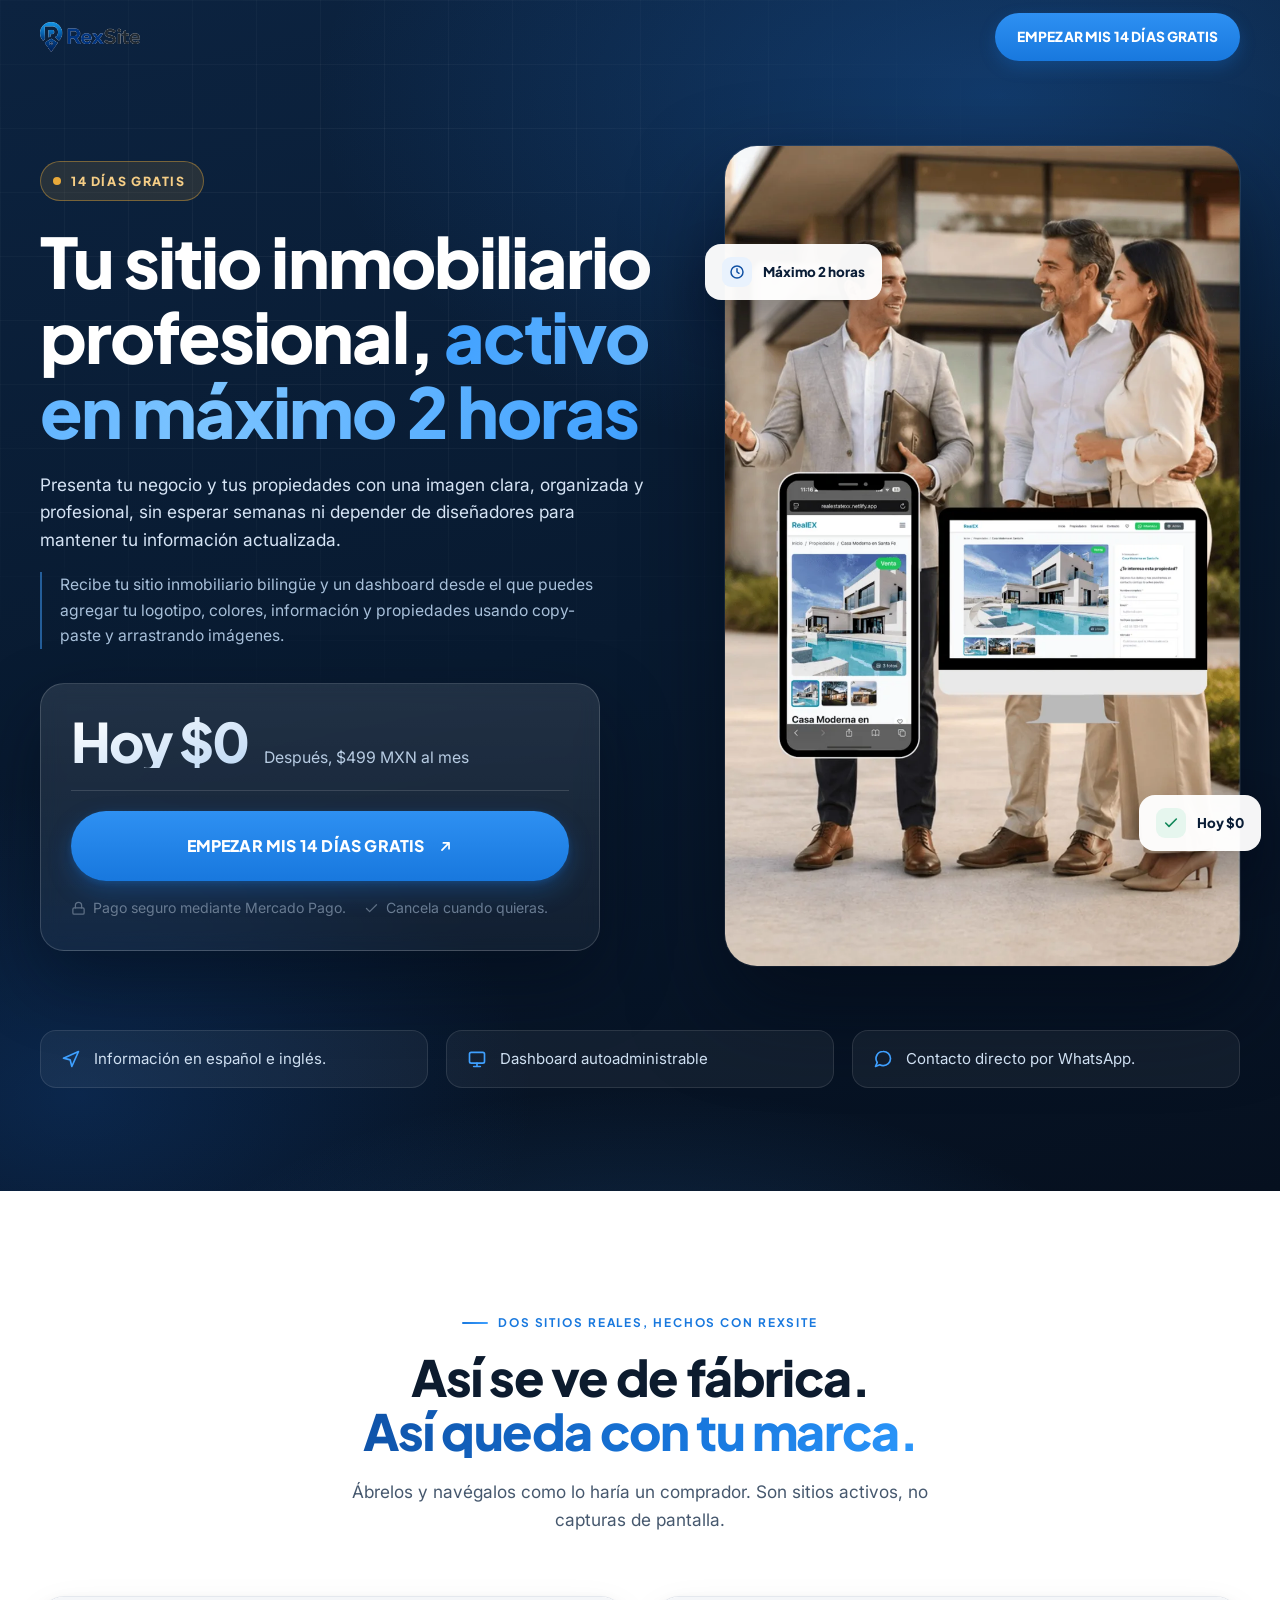
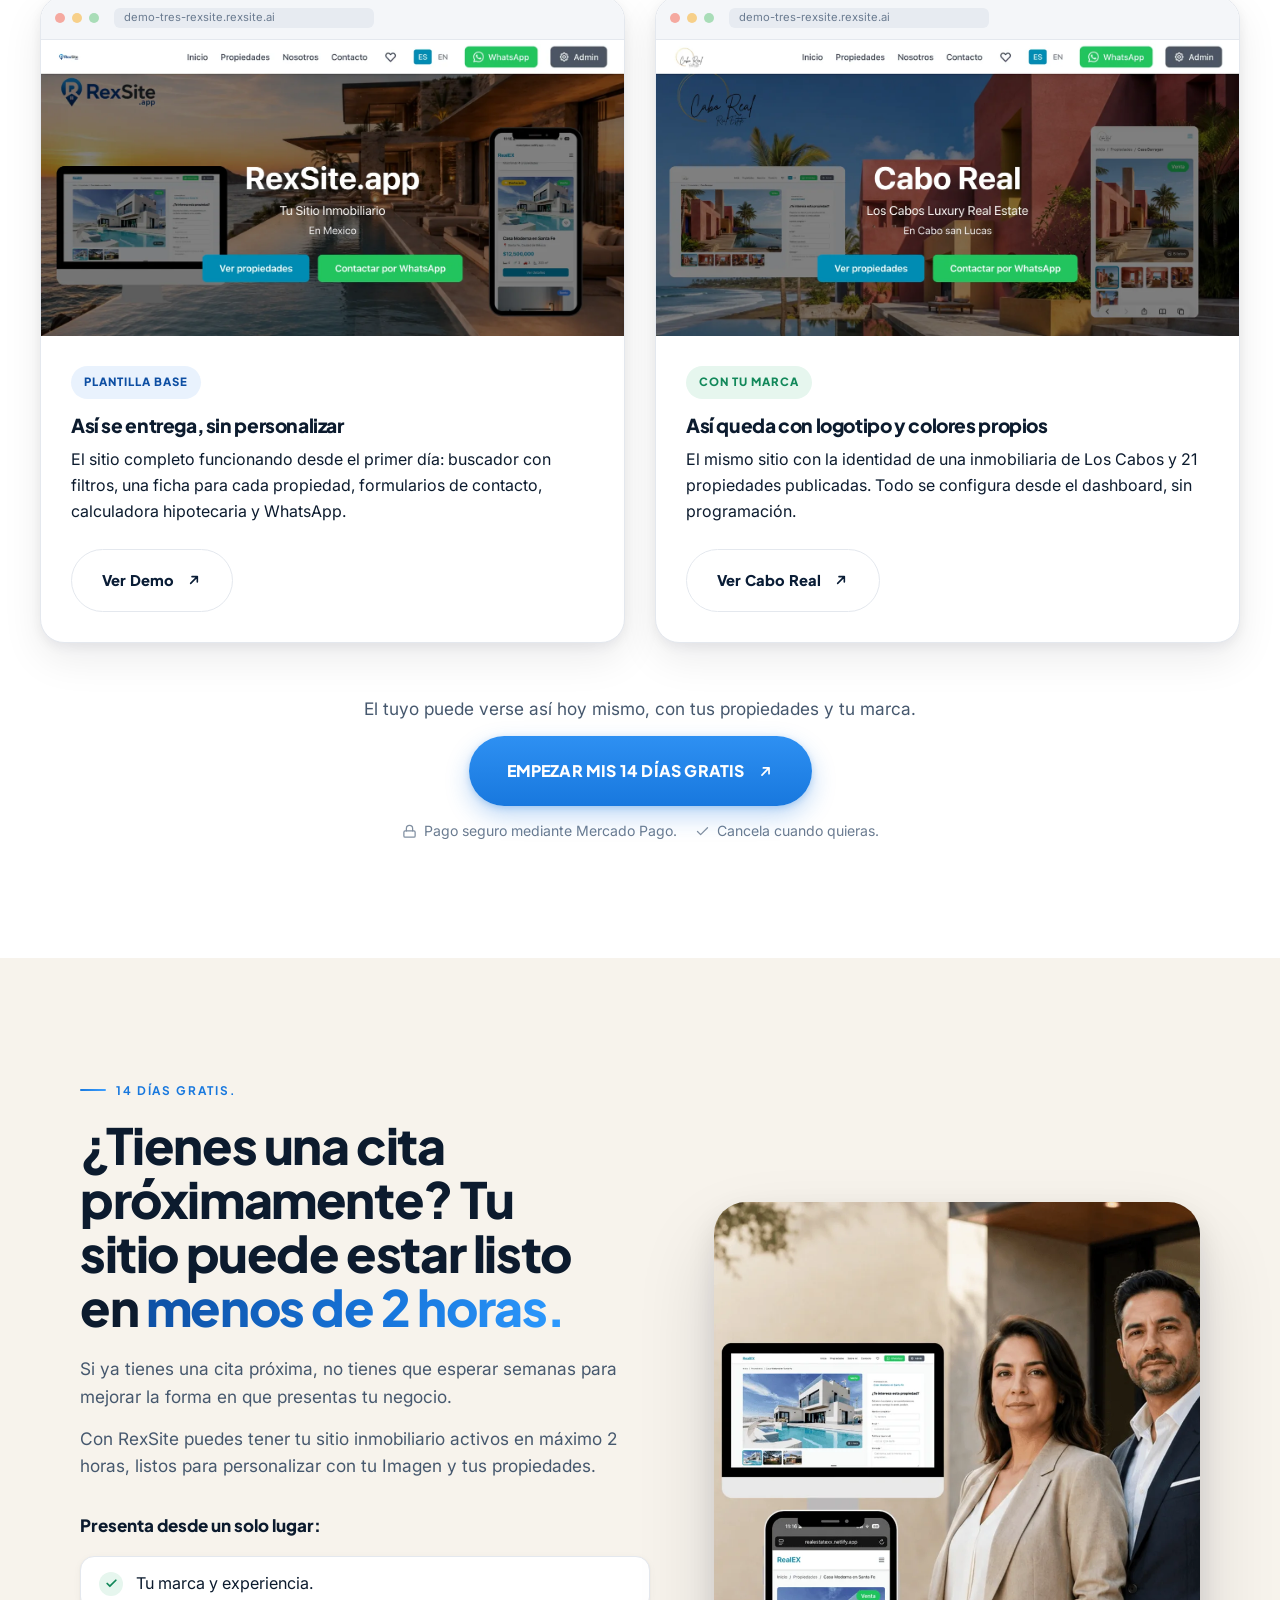
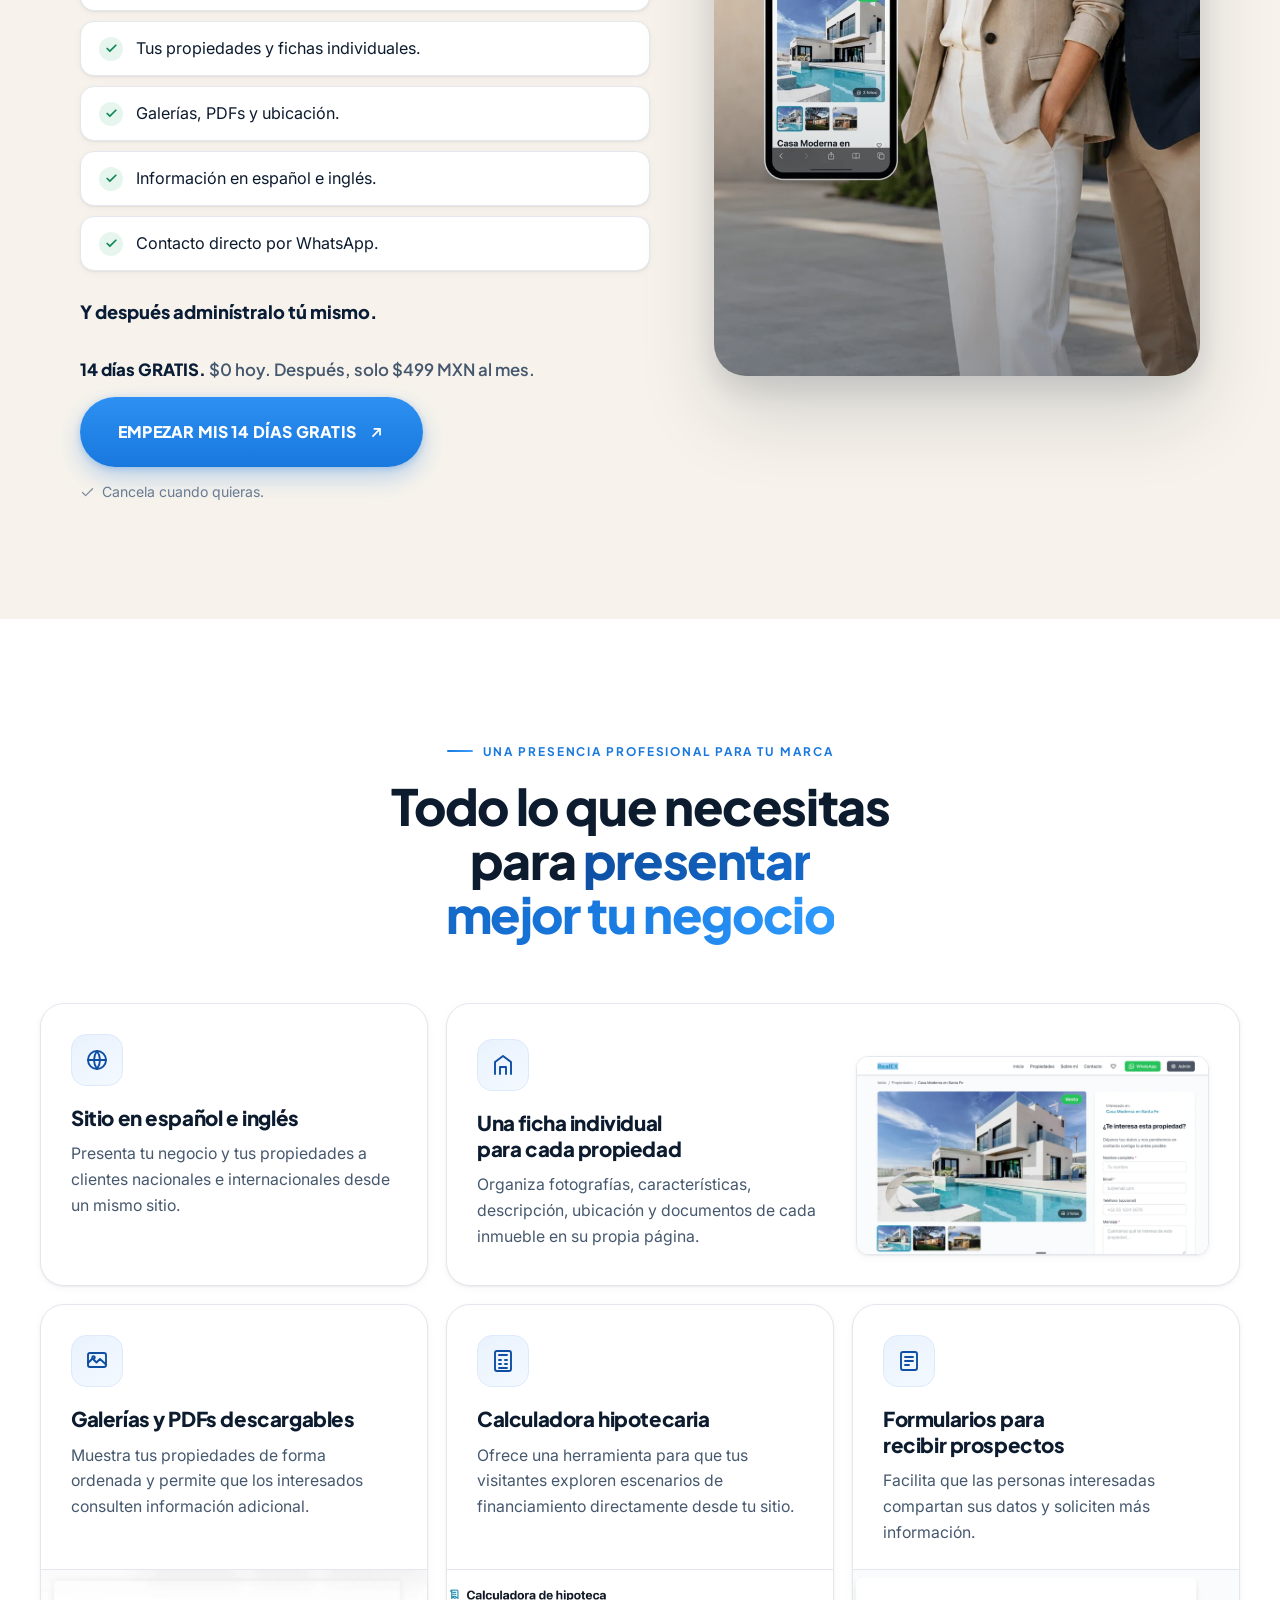
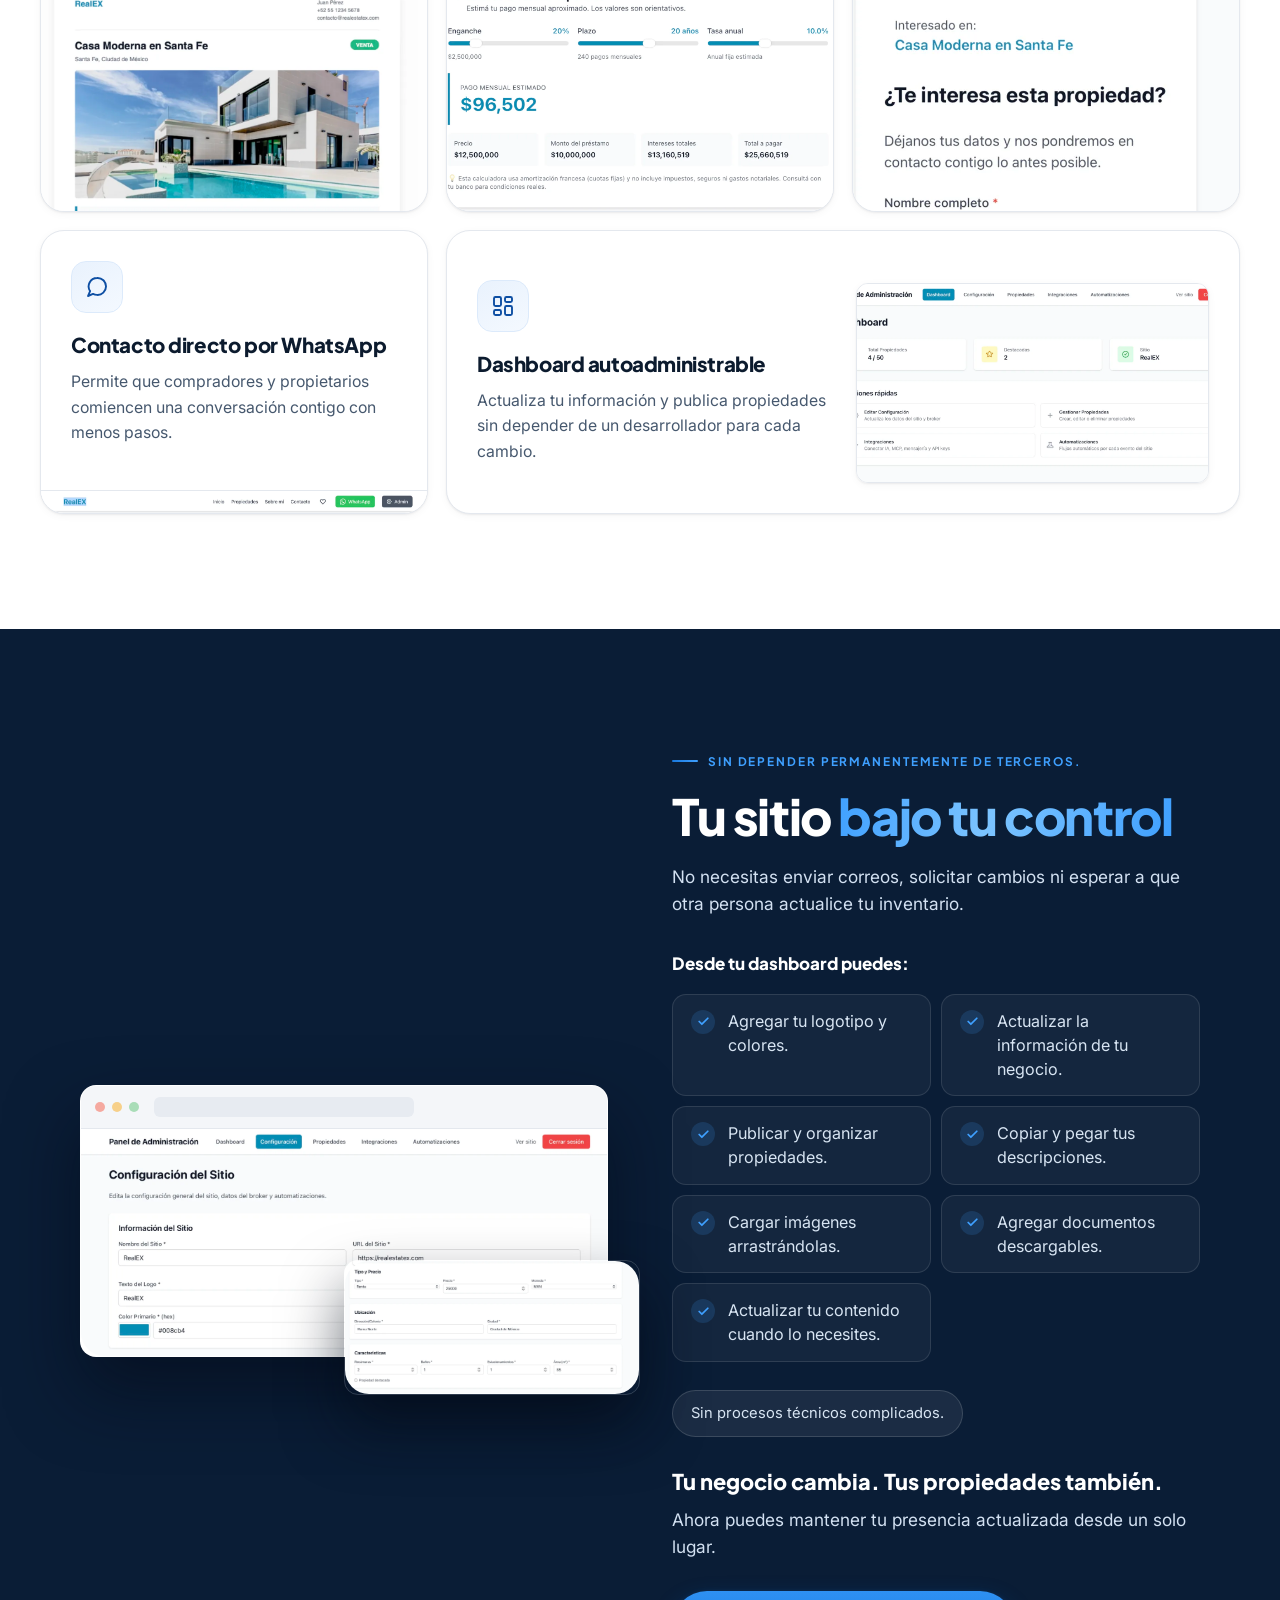
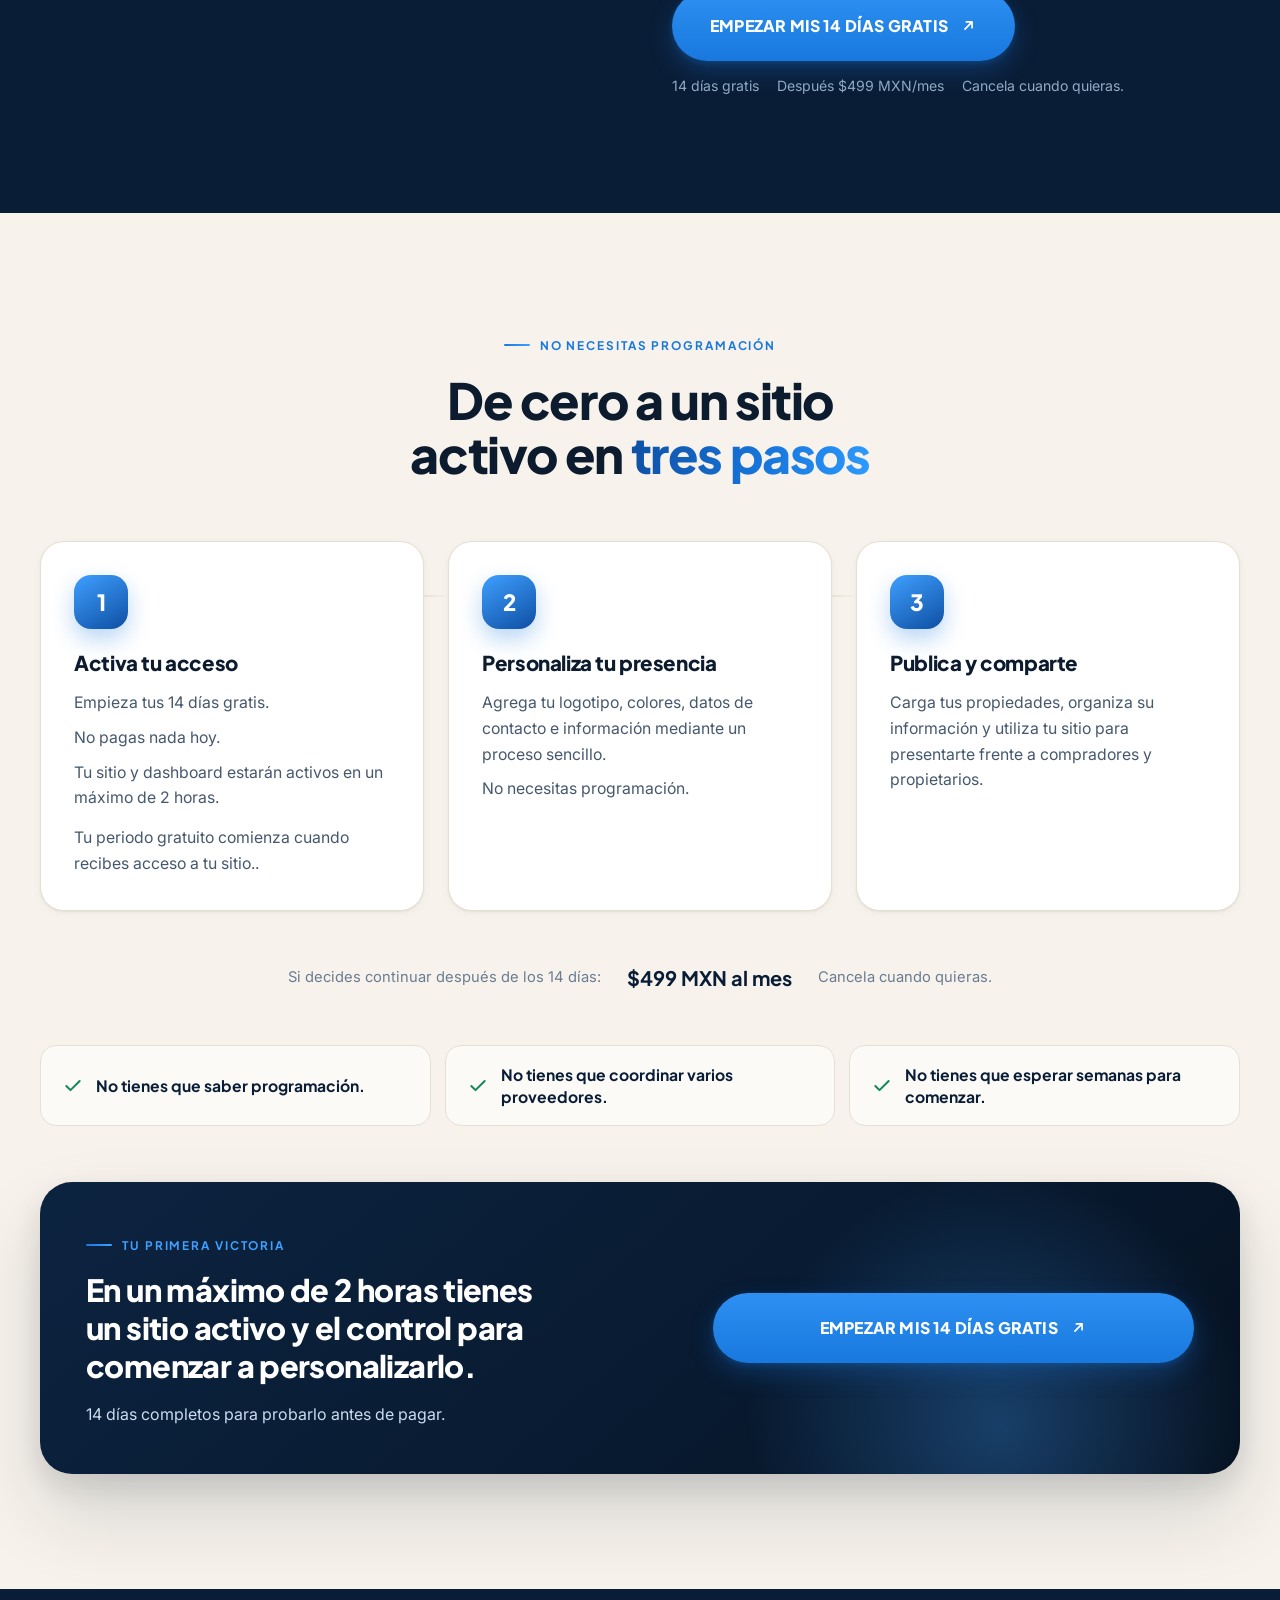
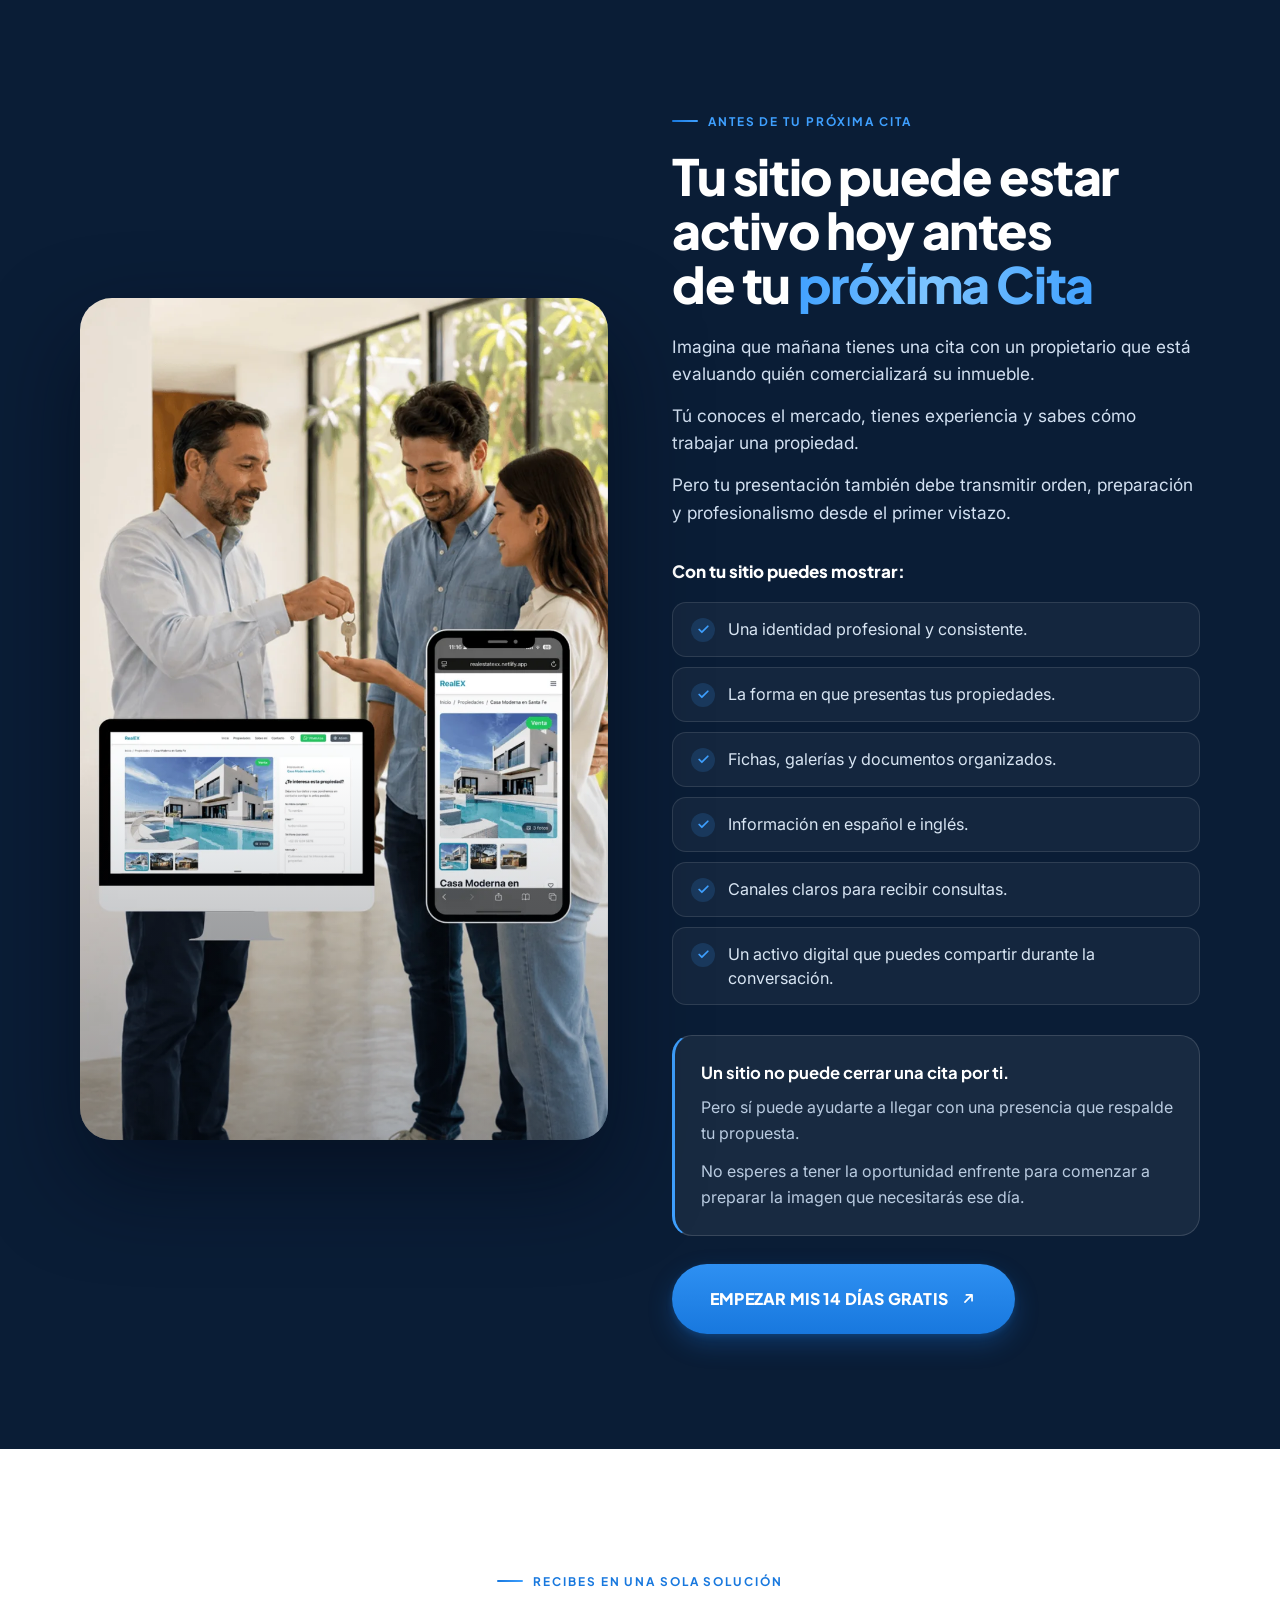
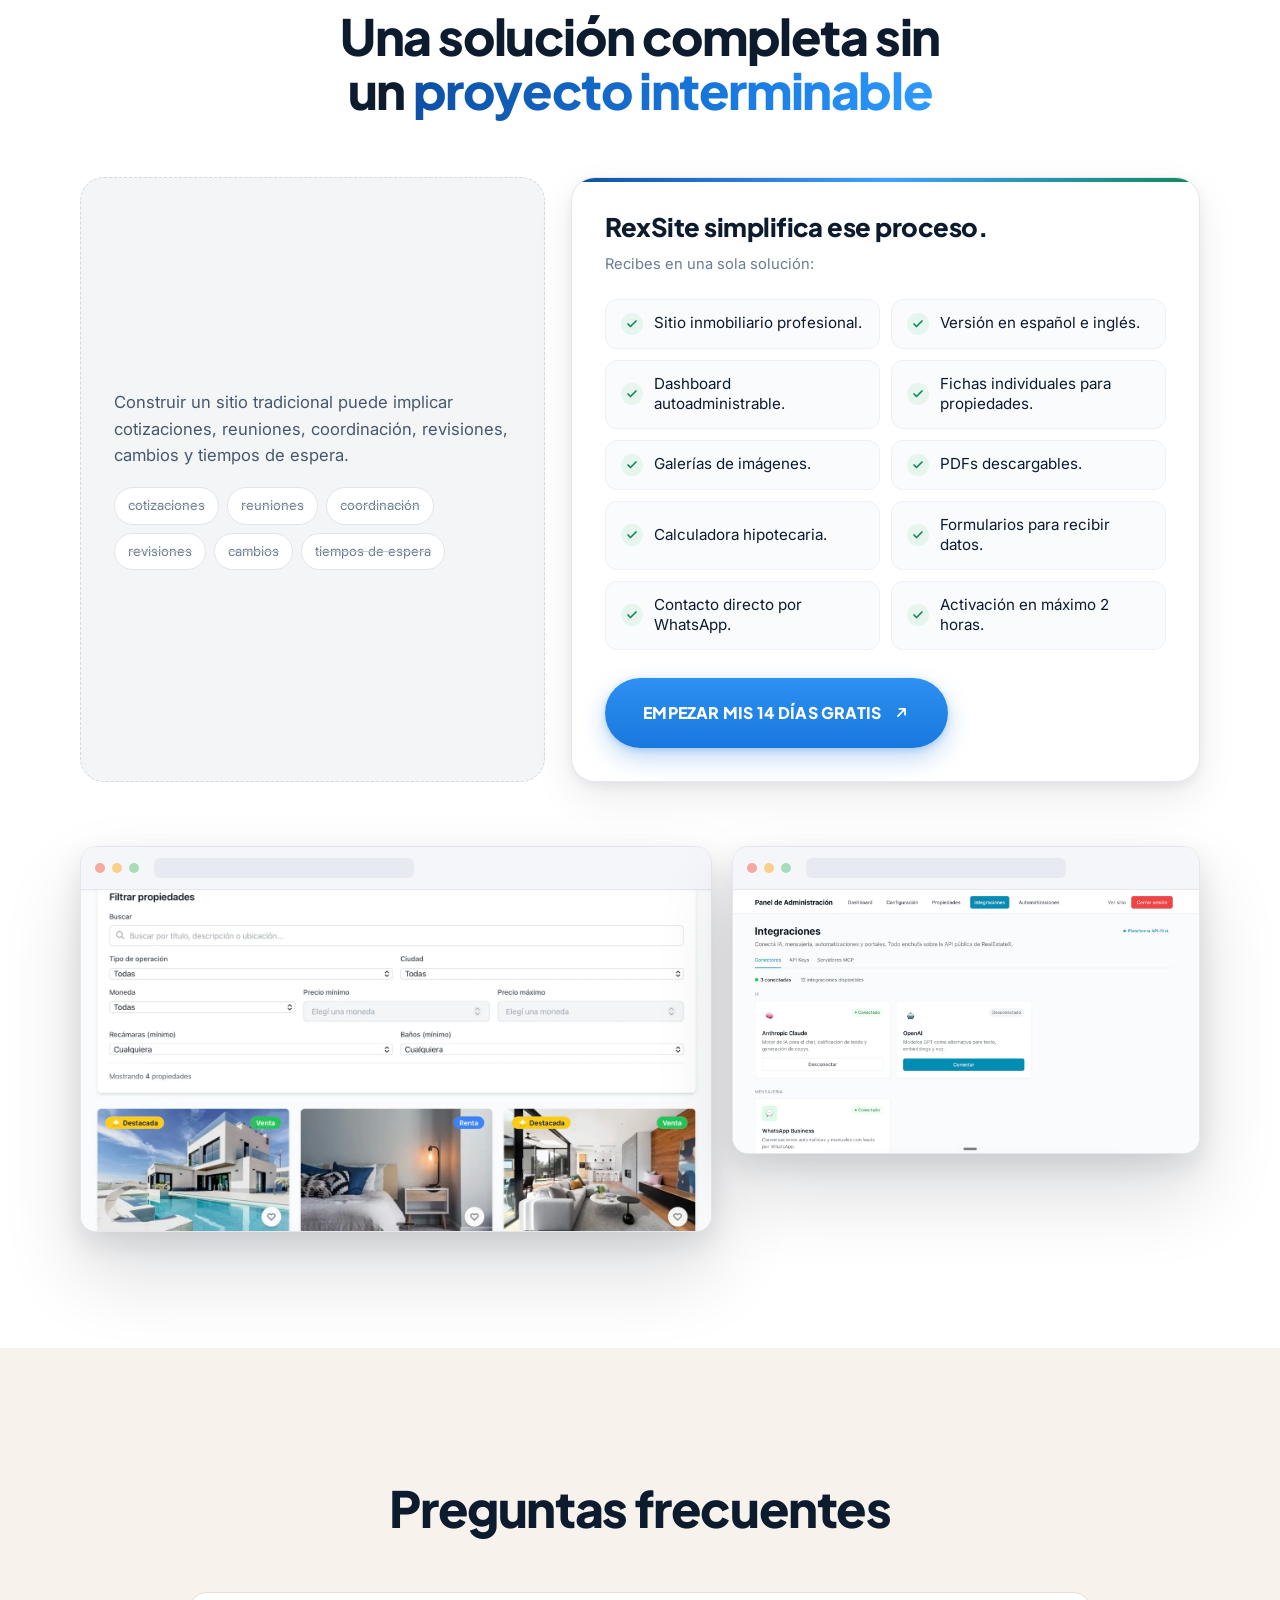
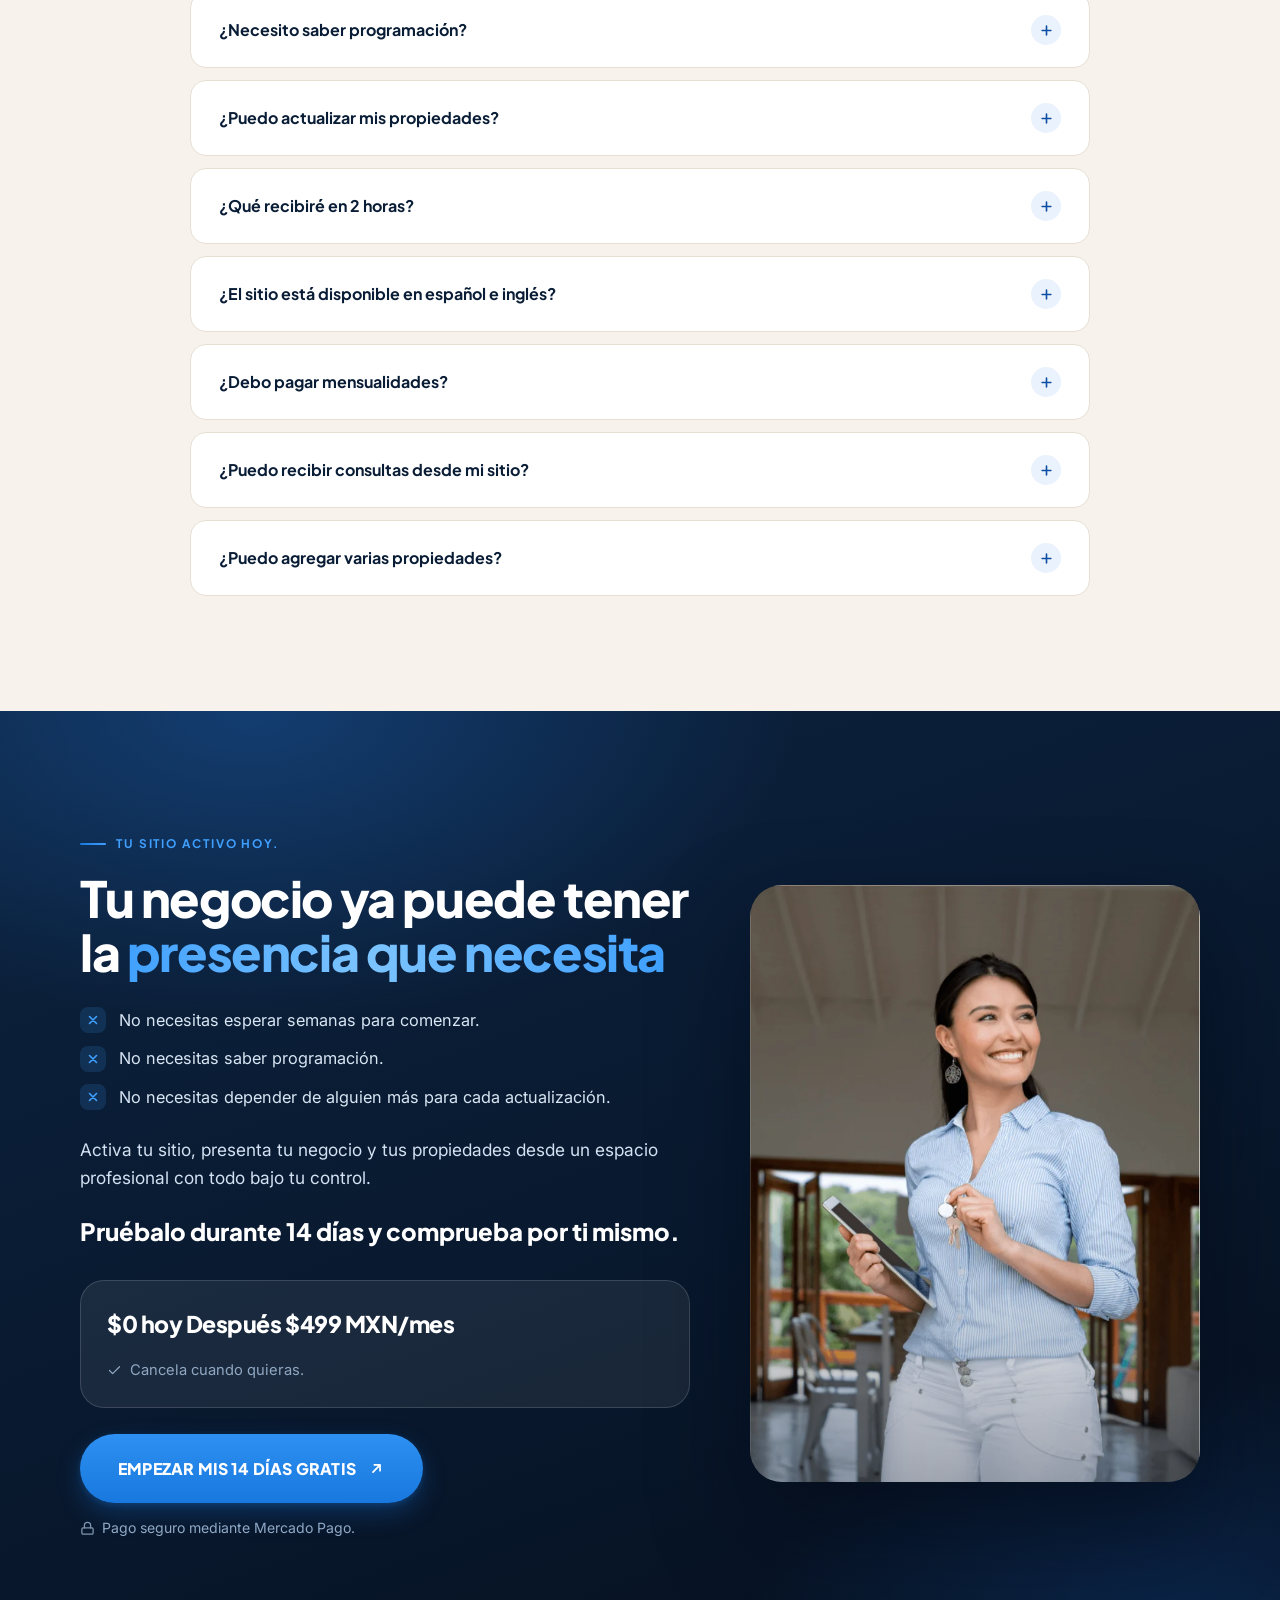
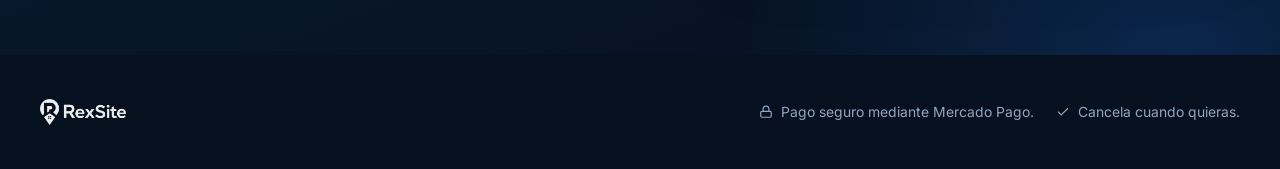
==== commit abad92f1: "Formulario: los registros van al dashboard de RexSite, con copia en Netlify - empezar.html manda los" ====
--- a/rexsite-landing/index.html
+++ b/rexsite-landing/index.html
@@ -3,7 +3,7 @@
 <head>
 <meta charset="utf-8">
 <meta name="viewport" content="width=device-width, initial-scale=1">
-<title>RexSite.app — Tu sitio inmobiliario profesional, activo en máximo 2 horas</title>
+<title>RexSite — Tu sitio inmobiliario profesional, activo en máximo 2 horas</title>
 <meta name="description" content="Presenta tu negocio y tus propiedades con una imagen clara, organizada y profesional, sin esperar semanas ni depender de diseñadores para mantener tu información actualizada.">
 <meta name="theme-color" content="#0A1D36">
 <link rel="icon" href="assets/img/favicon.png" type="image/png">
@@ -11,7 +11,7 @@
 
 <meta property="og:type" content="website">
 <meta property="og:locale" content="es_MX">
-<meta property="og:site_name" content="RexSite.app">
+<meta property="og:site_name" content="RexSite">
 <meta property="og:title" content="Tu sitio inmobiliario profesional, activo en máximo 2 horas">
 <meta property="og:description" content="Recibe tu sitio inmobiliario bilingüe y un dashboard desde el que puedes agregar tu logotipo, colores, información y propiedades usando copy-paste y arrastrando imágenes.">
 <meta property="og:image" content="assets/img/hero.webp">
@@ -22,6 +22,24 @@
 <link href="https://fonts.googleapis.com/css2?family=Plus+Jakarta+Sans:wght@600;700;800&family=Inter:wght@400;500;600&display=swap" rel="stylesheet">
 <link rel="preload" as="image" href="assets/img/hero.webp">
 <link rel="stylesheet" href="assets/css/styles.css">
+
+<!-- Meta Pixel Code -->
+<script>
+!function(f,b,e,v,n,t,s)
+{if(f.fbq)return;n=f.fbq=function(){n.callMethod?
+n.callMethod.apply(n,arguments):n.queue.push(arguments)};
+if(!f._fbq)f._fbq=n;n.push=n;n.loaded=!0;n.version='2.0';
+n.queue=[];t=b.createElement(e);t.async=!0;
+t.src=v;s=b.getElementsByTagName(e)[0];
+s.parentNode.insertBefore(t,s)}(window, document,'script',
+'https://connect.facebook.net/en_US/fbevents.js');
+fbq('init', '956132630850037');
+fbq('track', 'PageView');
+</script>
+<noscript><img height="1" width="1" style="display:none"
+src="https://www.facebook.com/tr?id=956132630850037&ev=PageView&noscript=1"
+/></noscript>
+<!-- End Meta Pixel Code -->
 </head>
 <body>
 <a class="skip" href="#contenido">Ir al contenido</a>
@@ -29,9 +47,9 @@
 <!-- ══════════════════ HEADER ══════════════════ -->
 <header class="hdr" id="hdr">
   <div class="wrap wrap--wide hdr__in">
-    <a class="hdr__logo" href="#top" aria-label="RexSite.app">
-      <img class="l-white" src="assets/img/logo-white.png" alt="RexSite.app" width="664" height="200">
-      <img class="l-dark" src="assets/img/logo.png" alt="" aria-hidden="true" width="730" height="220">
+    <a class="hdr__logo" href="#top" aria-label="RexSite">
+      <img class="l-white" src="assets/img/logo-white.png?v=2" alt="RexSite" width="664" height="200">
+      <img class="l-dark" src="assets/img/logo.png?v=2" alt="" aria-hidden="true" width="730" height="220">
     </a>
     <a class="btn btn--sm hdr__cta" data-cta href="https://mpago.la/1YYGPtm" rel="noopener">
       EMPEZAR MIS 14 DÍAS GRATIS
@@ -128,7 +146,7 @@
         <div class="frame">
           <div class="frame__bar" aria-hidden="true">
             <i></i><i></i><i></i>
-            <span class="frame__url">rexsite.app</span>
+            <span class="frame__url">demo-tres-rexsite.rexsite.ai</span>
           </div>
           <img src="assets/img/demo-rex.webp" width="1400" height="713" alt="Portada del sitio plantilla de RexSite, sin personalizar." loading="lazy">
         </div>
@@ -136,7 +154,7 @@
           <span class="dtag">Plantilla base</span>
           <h3>Así se entrega, sin personalizar</h3>
           <p>El sitio completo funcionando desde el primer día: buscador con filtros, una ficha para cada propiedad, formularios de contacto, calculadora hipotecaria y WhatsApp.</p>
-          <a class="btn btn--ghost" href="https://rexsite.app" target="_blank" rel="noopener" aria-label="Ver demo, se abre en otra pestaña">
+          <a class="btn btn--ghost" href="https://demo-tres-rexsite.rexsite.ai" target="_blank" rel="noopener" aria-label="Ver demo, se abre en otra pestaña">
             Ver Demo
             <svg class="arw" width="16" height="16" viewBox="0 0 24 24" fill="none" stroke="currentColor" stroke-width="2.4" stroke-linecap="round" stroke-linejoin="round" aria-hidden="true"><path d="M7 17 17 7M9 7h8v8"/></svg>
           </a>
@@ -147,7 +165,7 @@
         <div class="frame">
           <div class="frame__bar" aria-hidden="true">
             <i></i><i></i><i></i>
-            <span class="frame__url">cabo.rexsite.app</span>
+            <span class="frame__url">demo-tres-rexsite.rexsite.ai</span>
           </div>
           <img src="assets/img/demo-cabo.webp" width="1400" height="713" alt="Portada de Cabo Real, un sitio con logotipo, colores y propiedades propias." loading="lazy">
         </div>
@@ -155,7 +173,7 @@
           <span class="dtag dtag--brand">Con tu marca</span>
           <h3>Así queda con logotipo y colores propios</h3>
           <p>El mismo sitio con la identidad de una inmobiliaria de Los Cabos y 21 propiedades publicadas. Todo se configura desde el dashboard, sin programación.</p>
-          <a class="btn btn--ghost" href="https://cabo.rexsite.app" target="_blank" rel="noopener" aria-label="Ver Cabo Real, se abre en otra pestaña">
+          <a class="btn btn--ghost" href="https://demo-tres-rexsite.rexsite.ai" target="_blank" rel="noopener" aria-label="Ver Cabo Real, se abre en otra pestaña">
             Ver Cabo Real
             <svg class="arw" width="16" height="16" viewBox="0 0 24 24" fill="none" stroke="currentColor" stroke-width="2.4" stroke-linecap="round" stroke-linejoin="round" aria-hidden="true"><path d="M7 17 17 7M9 7h8v8"/></svg>
           </a>
@@ -194,7 +212,7 @@
         <h2 class="rv rv-d1" style="margin-top:18px">¿Tienes una cita próximamente? Tu sitio puede estar listo en <span class="grad">menos de 2 horas.</span></h2>
 
         <p class="lead rv rv-d1" style="margin-top:22px">Si ya tienes una cita próxima, no tienes que esperar semanas para mejorar la forma en que presentas tu negocio.</p>
-        <p class="lead rv rv-d2" style="margin-top:14px">Con RexSite.app puedes tener tu sitio inmobiliario activos en máximo 2 horas, listos para personalizar con tu Imagen y tus propiedades.</p>
+        <p class="lead rv rv-d2" style="margin-top:14px">Con RexSite puedes tener tu sitio inmobiliario activos en máximo 2 horas, listos para personalizar con tu Imagen y tus propiedades.</p>
 
         <p class="rv rv-d2" style="margin-top:32px;font-family:var(--f-display);font-weight:800;font-size:1.06rem">Presenta desde un solo lugar:</p>
 
@@ -666,7 +684,7 @@
 <!-- ══════════════════ FOOTER ══════════════════ -->
 <footer class="ftr">
   <div class="wrap wrap--wide ftr__in">
-    <img src="assets/img/logo-white.png" alt="RexSite.app" width="664" height="200">
+    <img src="assets/img/logo-white.png?v=2" alt="RexSite" width="664" height="200">
     <div class="ftr__notes">
       <span>
         <svg width="14" height="14" viewBox="0 0 24 24" fill="none" stroke="currentColor" stroke-width="2" stroke-linecap="round" stroke-linejoin="round" aria-hidden="true"><rect x="3" y="11" width="18" height="10" rx="2"/><path d="M7 11V7a5 5 0 0 1 10 0v4"/></svg>
@@ -689,6 +707,10 @@
   <a class="btn" data-cta href="https://mpago.la/1YYGPtm" rel="noopener">EMPEZAR MIS 14 DÍAS GRATIS</a>
 </div>
 
-<script src="assets/js/main.js" defer></script>
+<!-- El ?v= es obligatorio al cambiar main.js: netlify.toml cachea /assets/
+     por un año, así que sin subir este número los visitantes que ya
+     estuvieron en el sitio seguirían con la versión vieja. -->
+<script src="assets/js/rastreo.js?v=1" defer></script>
+<script src="assets/js/main.js?v=2" defer></script>
 </body>
 </html>
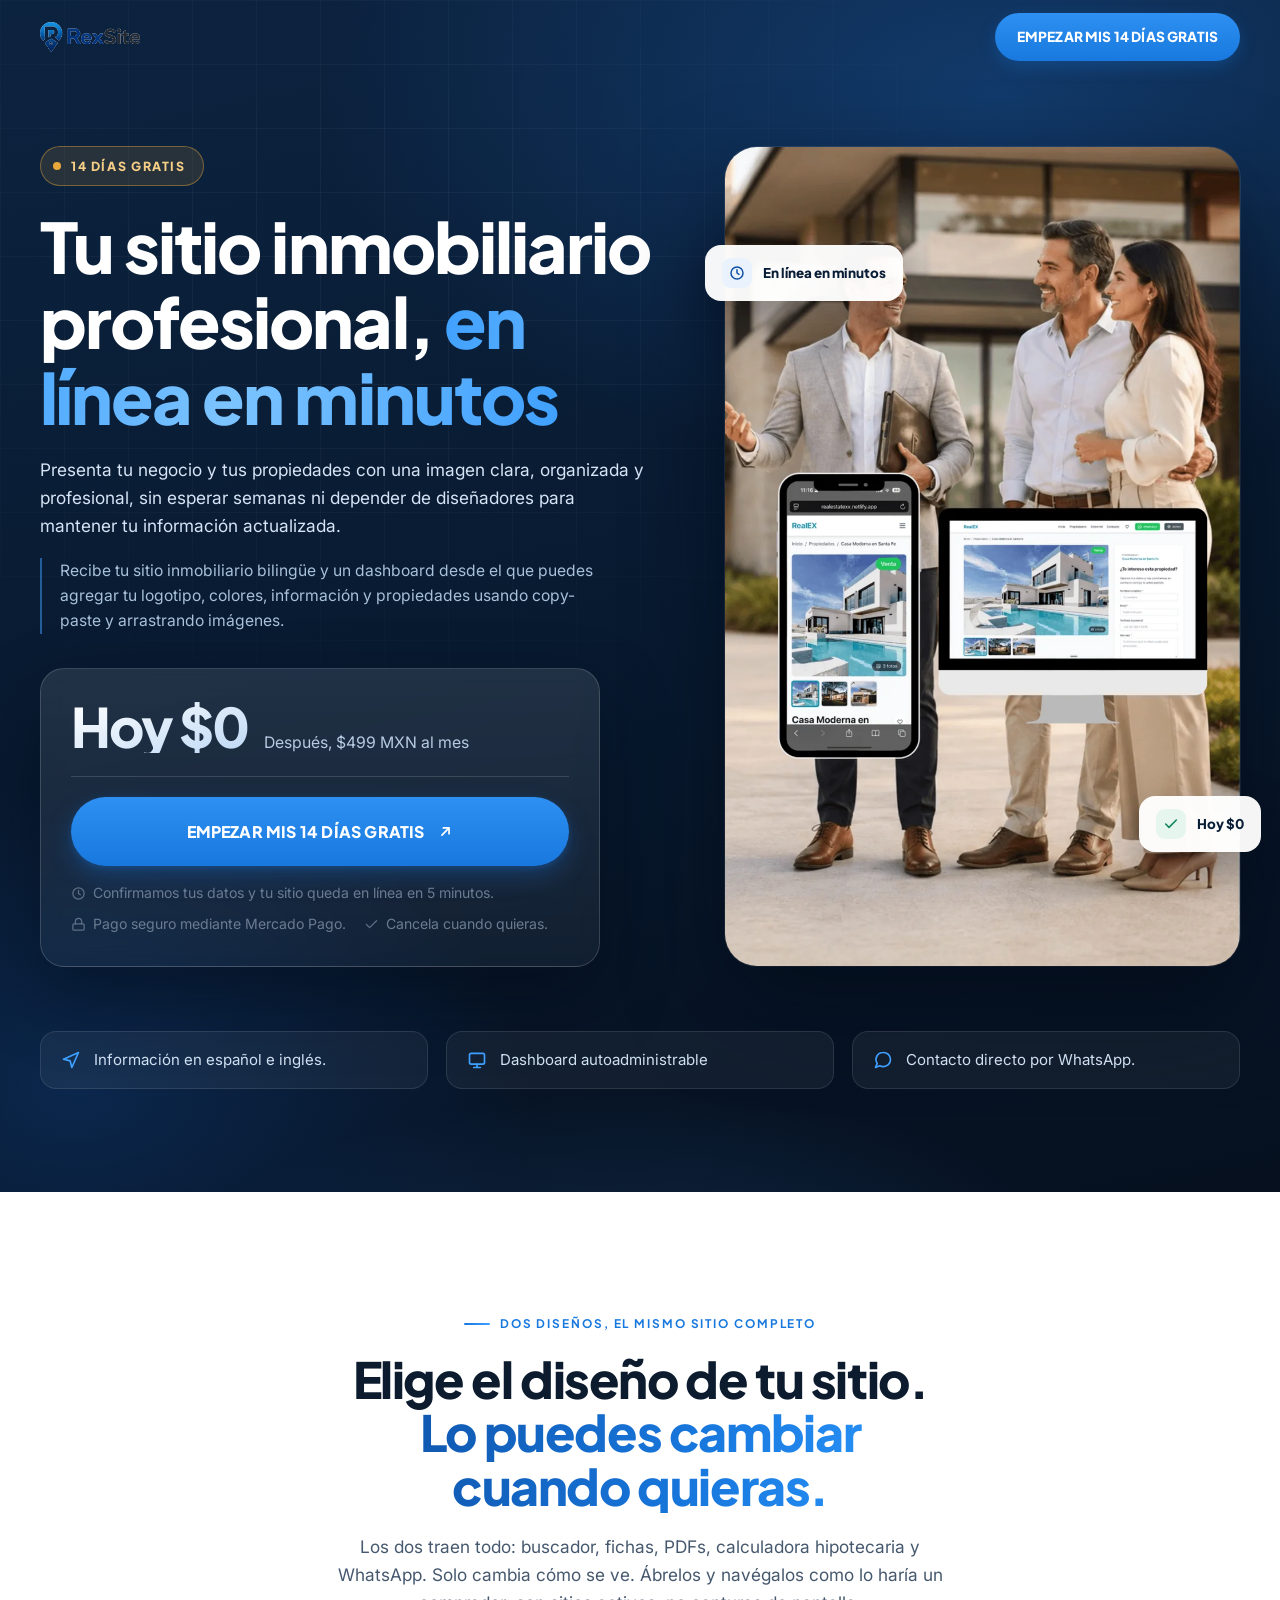
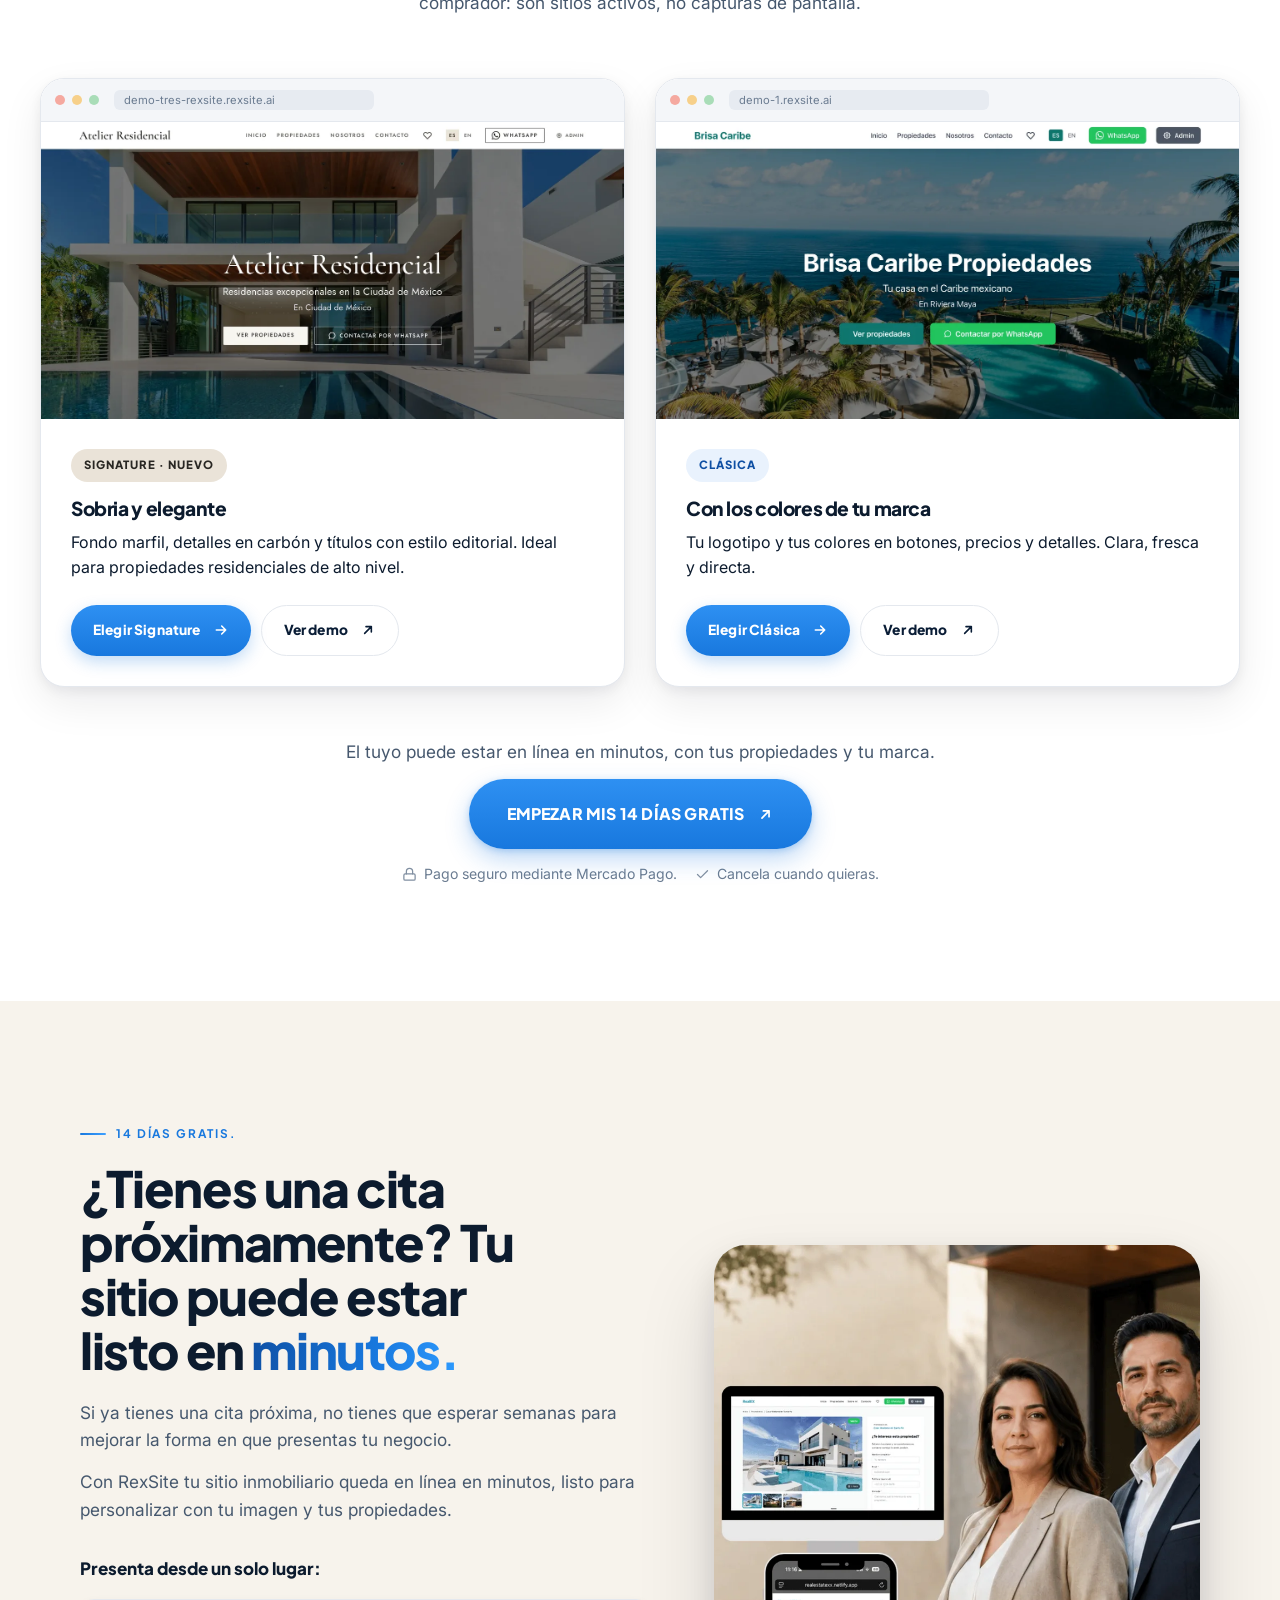
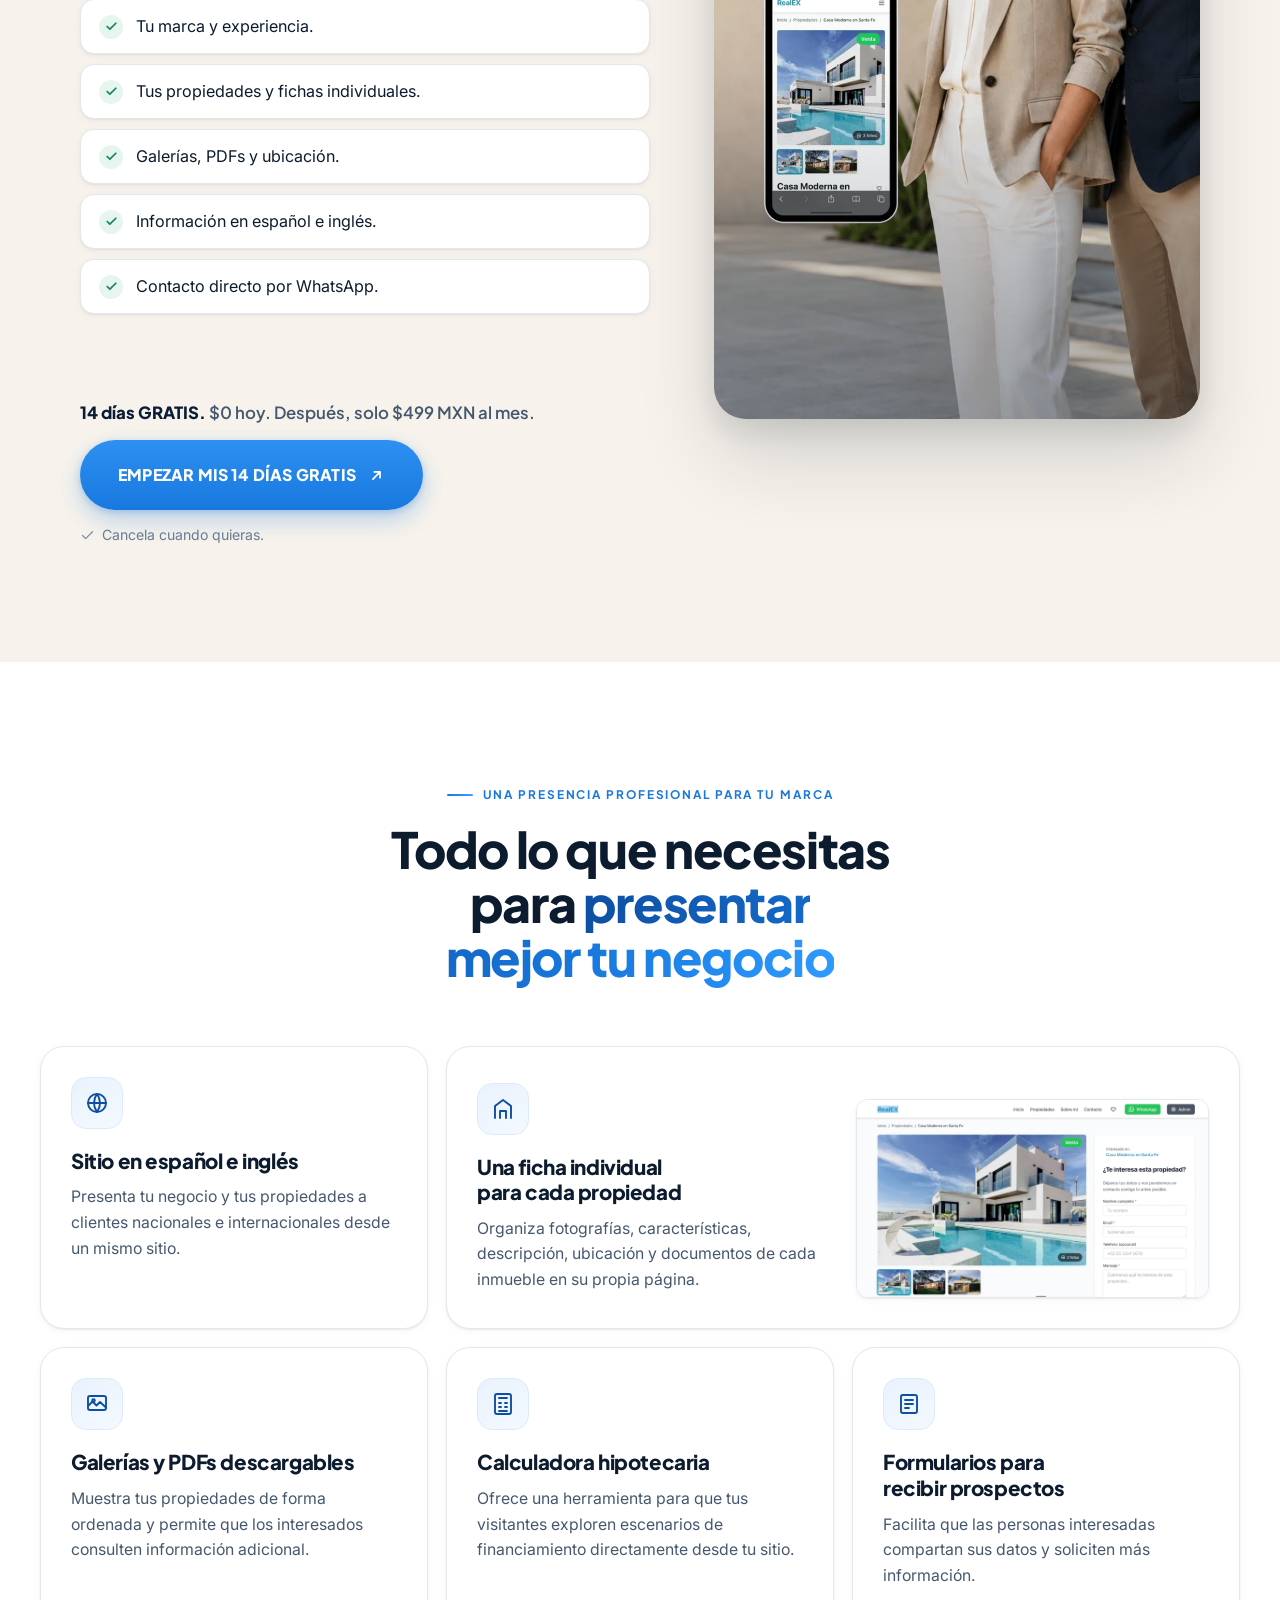
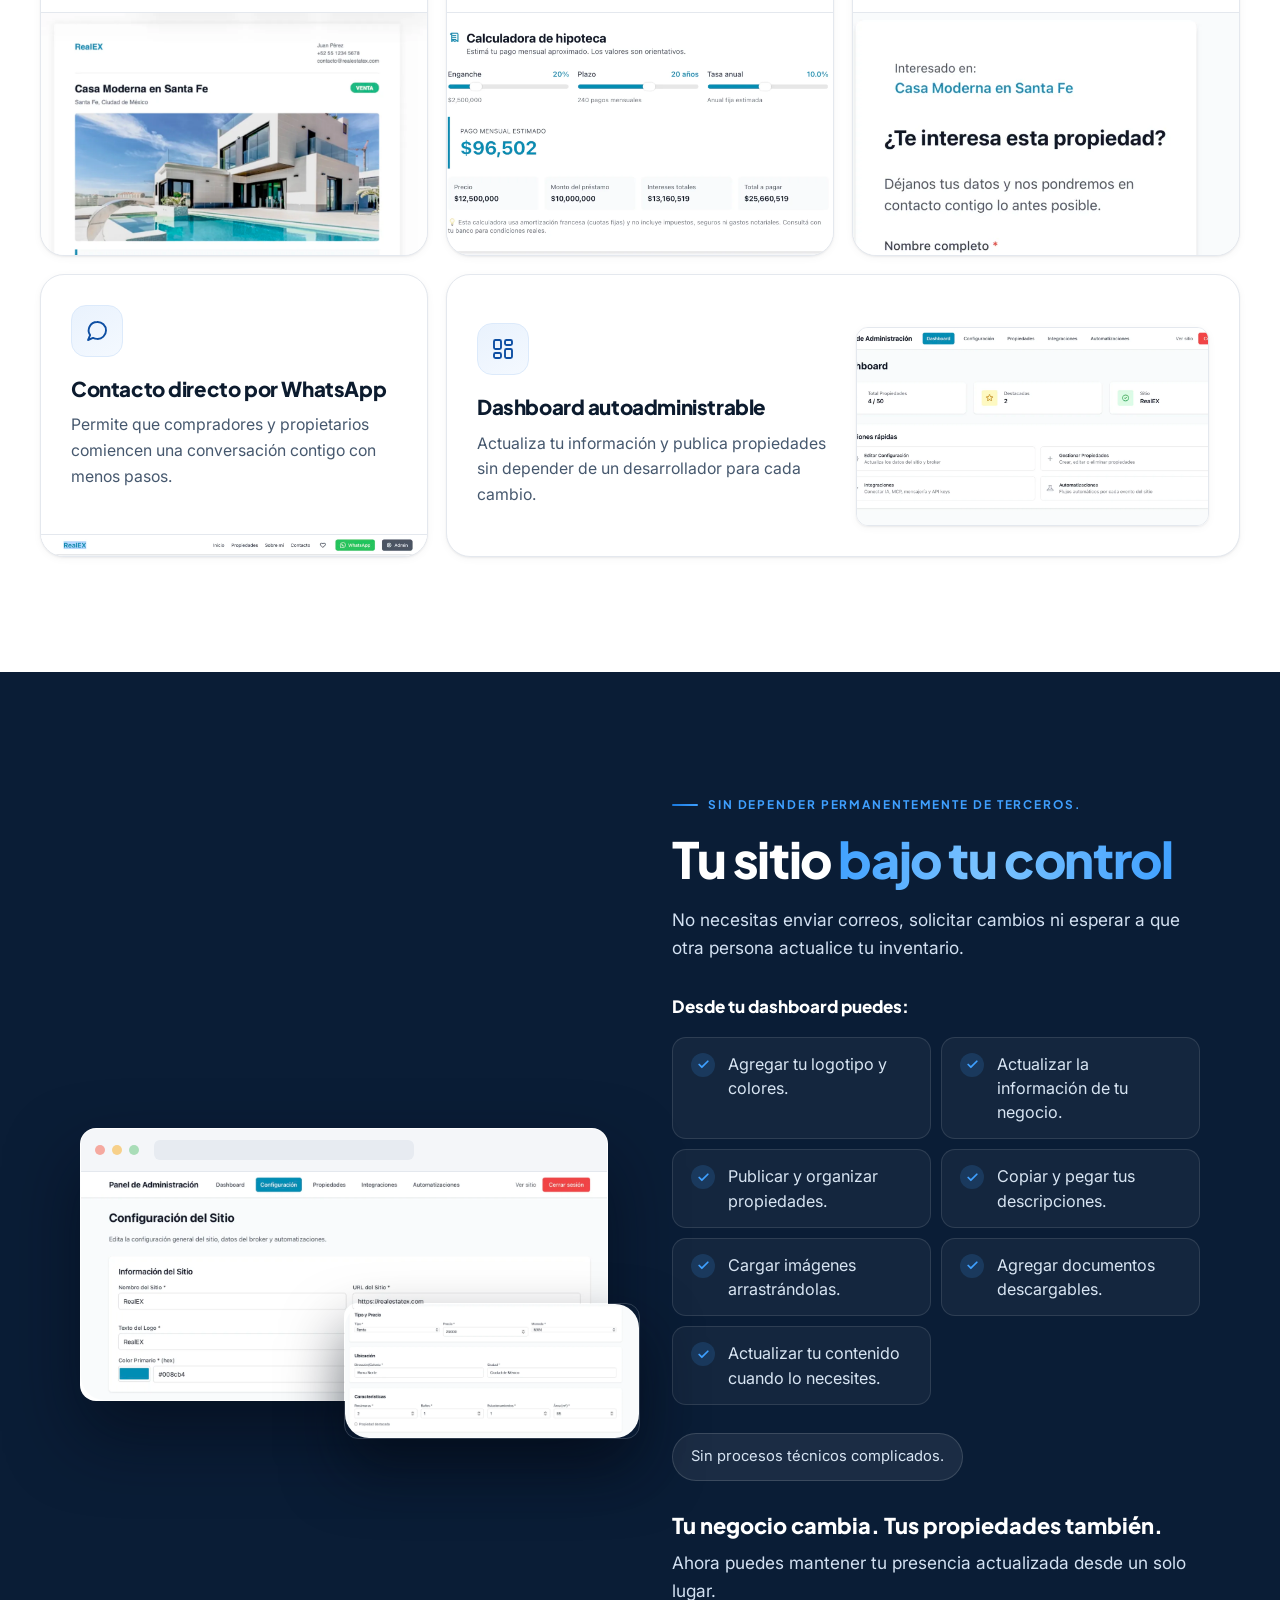
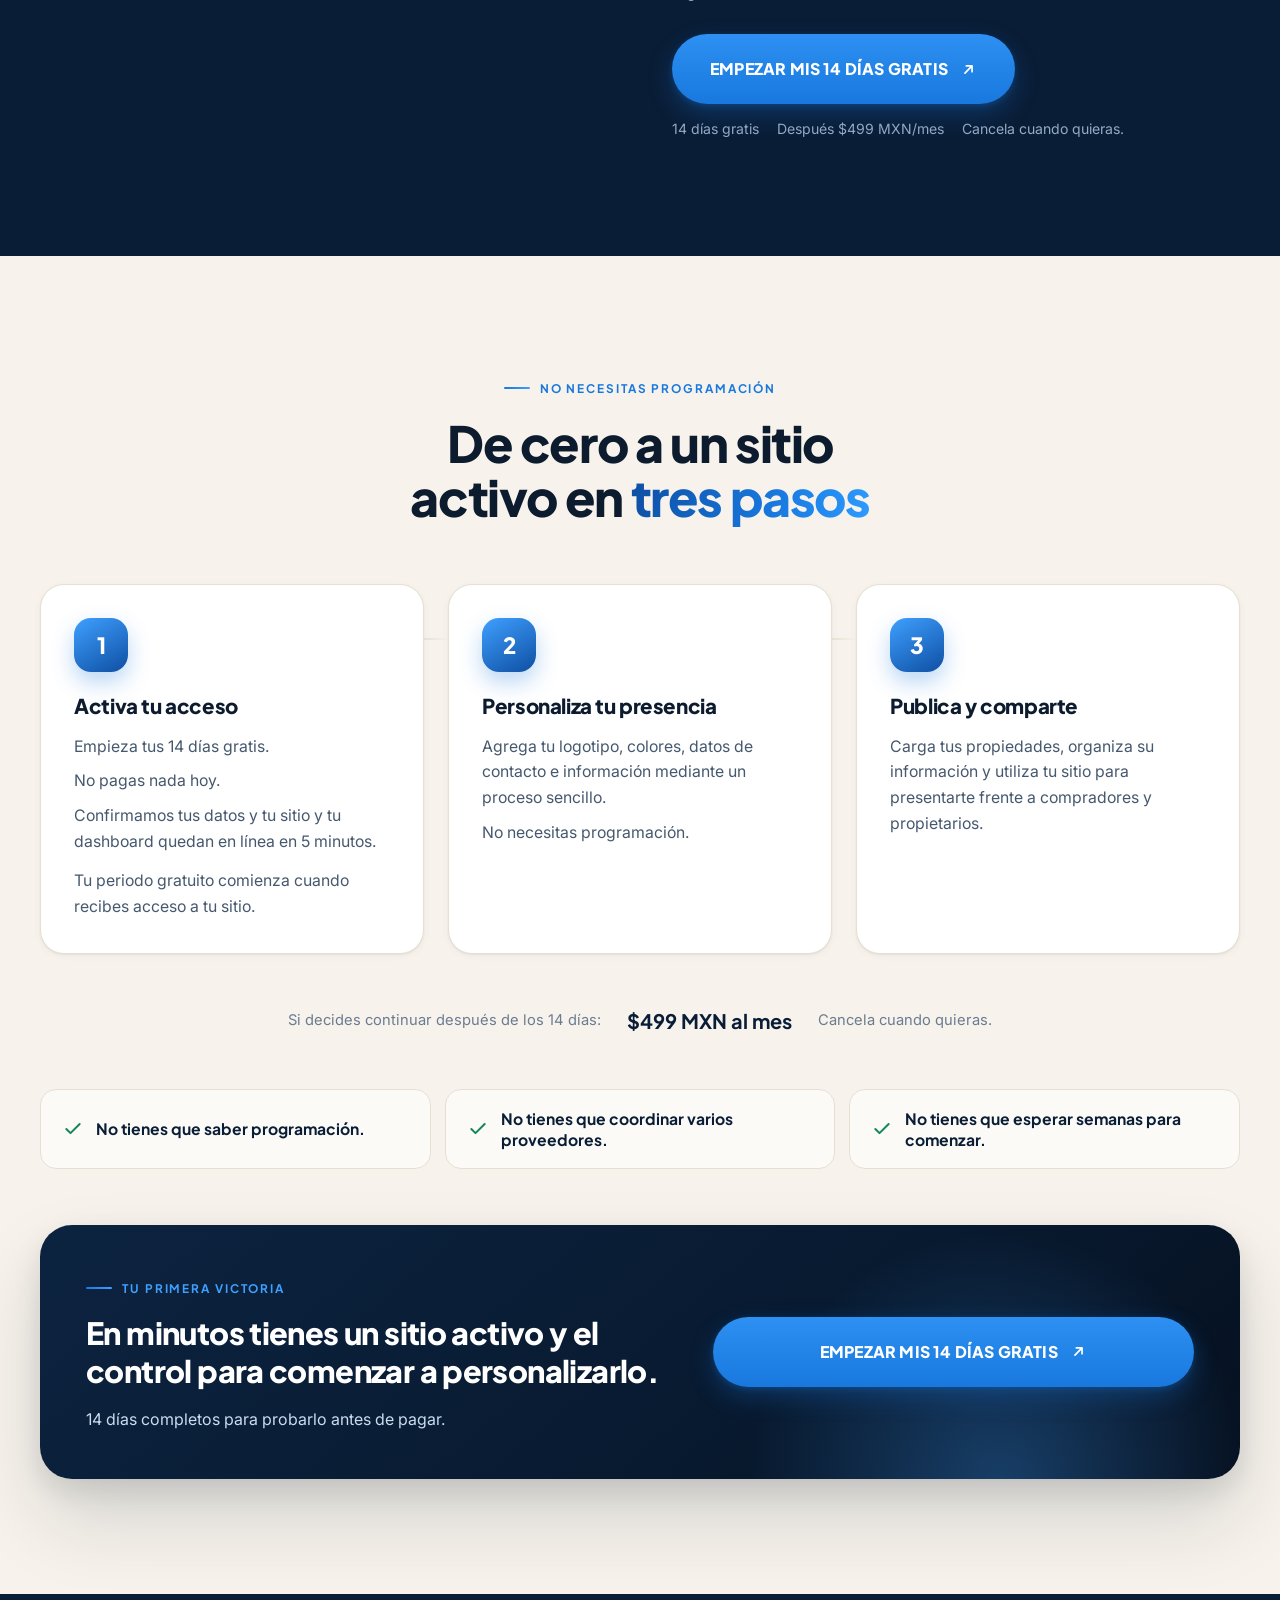
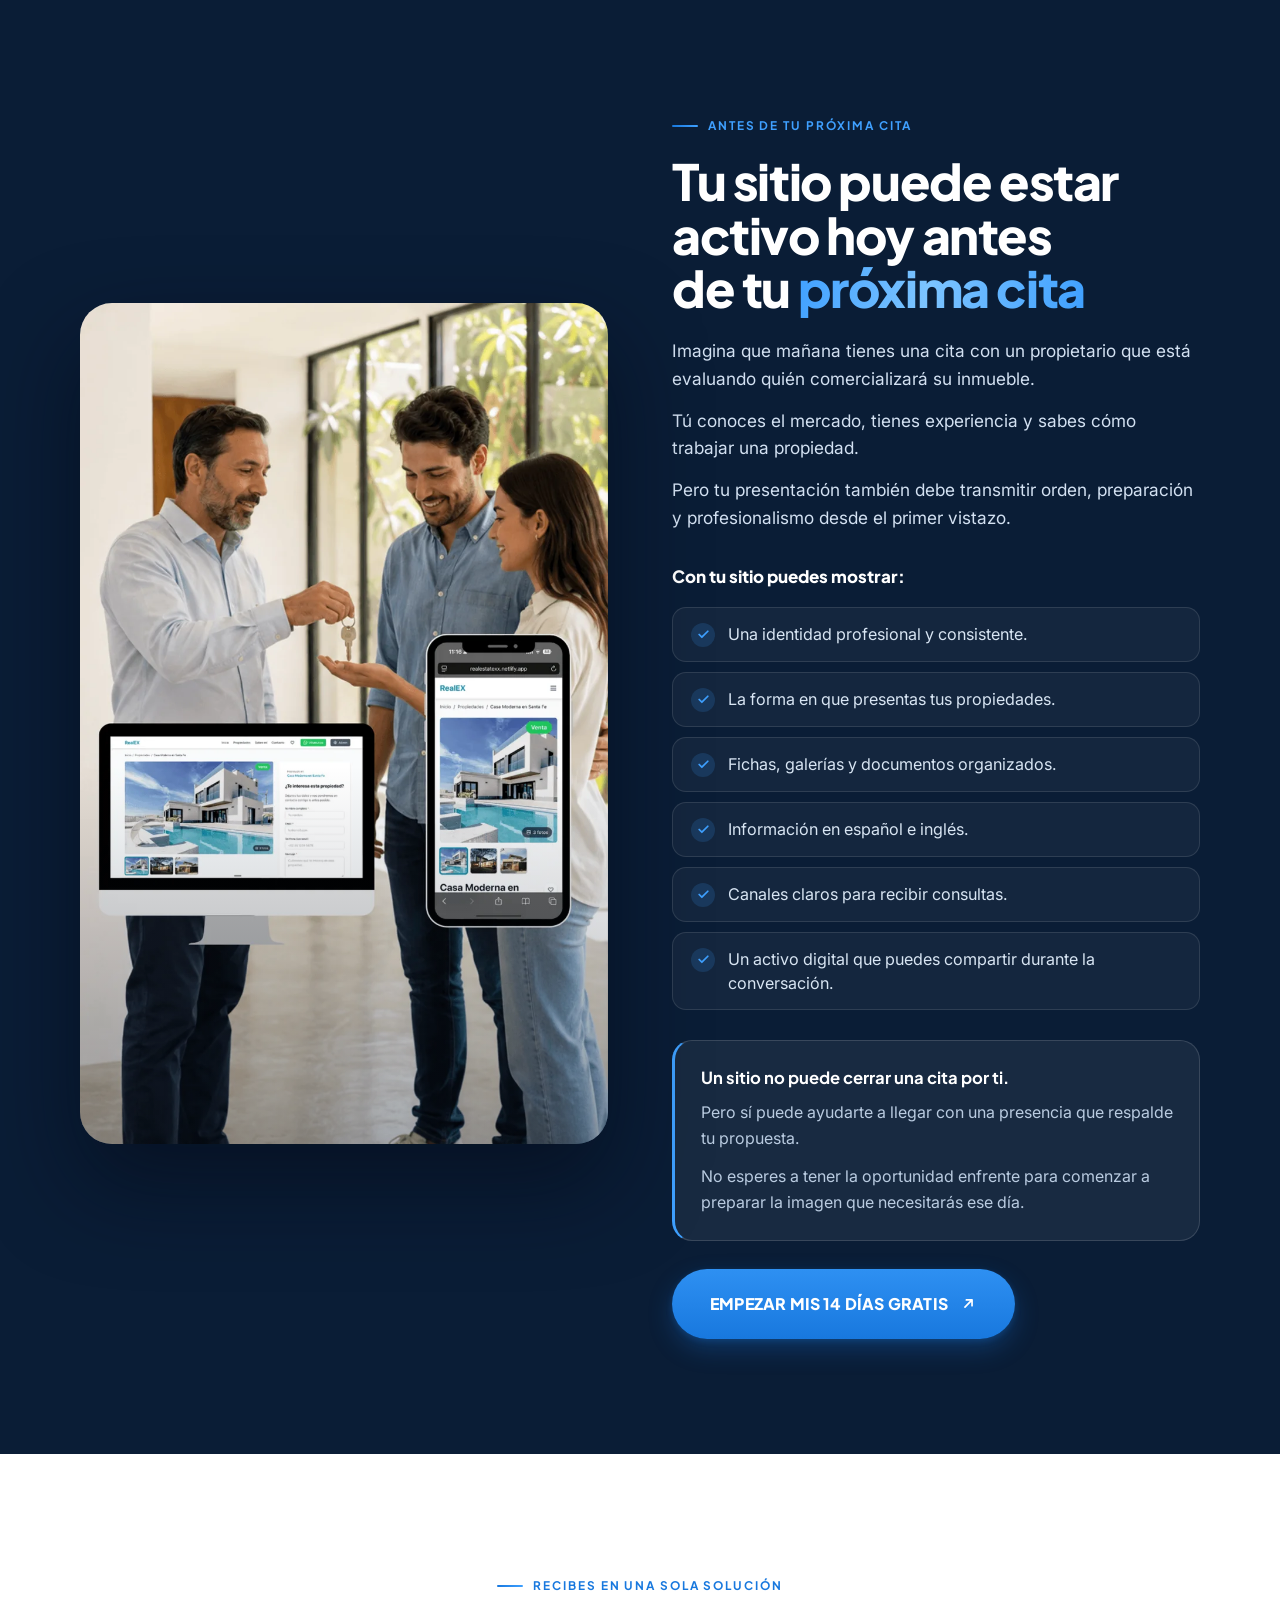
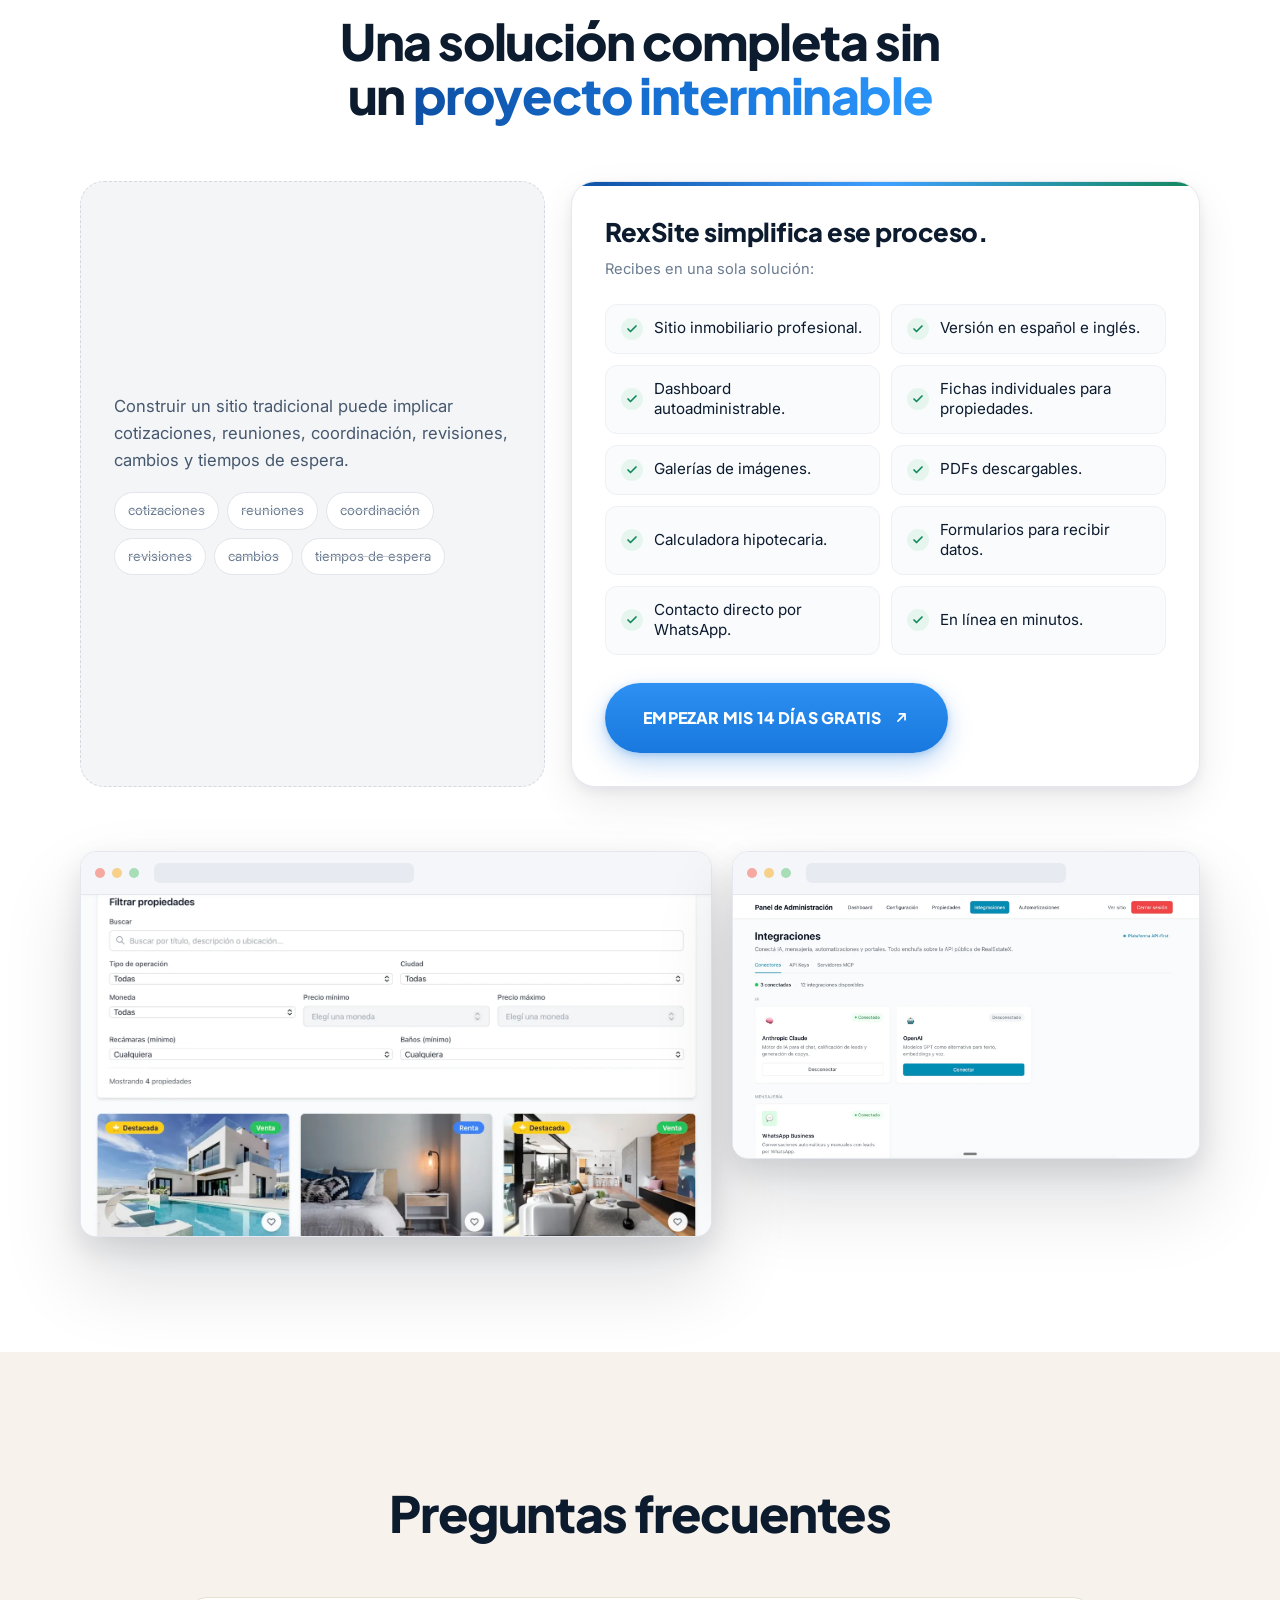
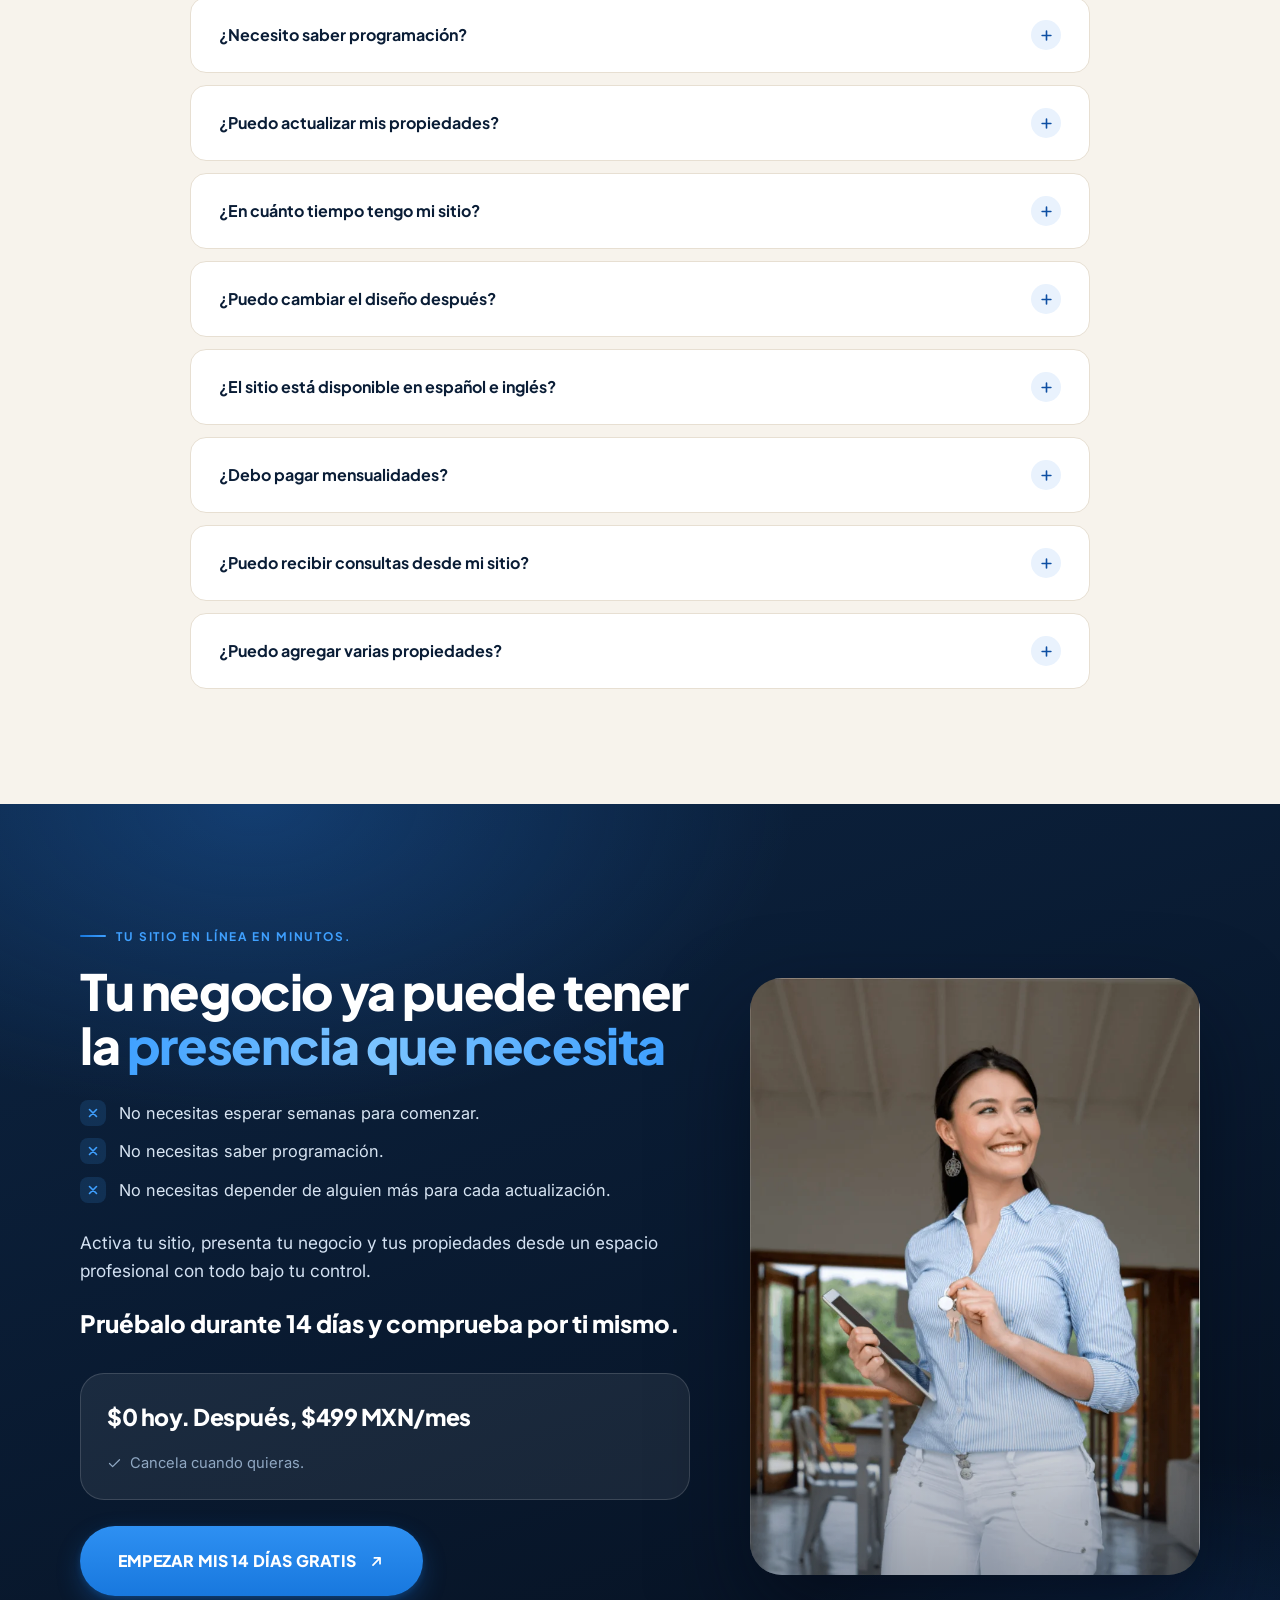
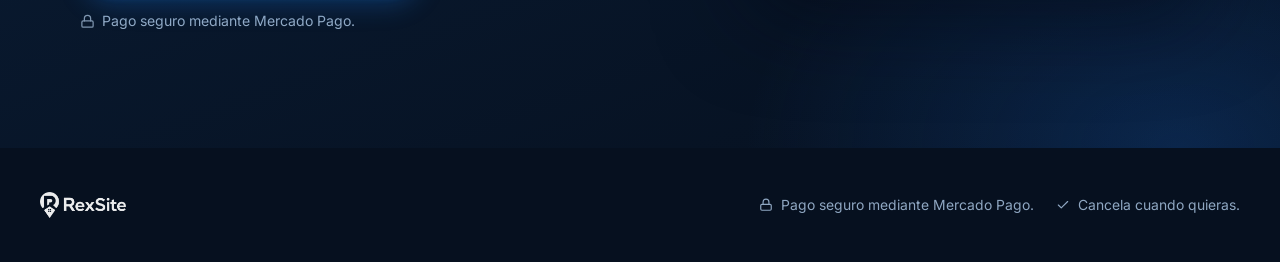
==== commit b064164d: "Landing: elegir diseño (Signature o Clásica) y tiempos en minutos - Portada: la sección de demos pas" ====
--- a/rexsite-landing/index.html
+++ b/rexsite-landing/index.html
@@ -3,7 +3,7 @@
 <head>
 <meta charset="utf-8">
 <meta name="viewport" content="width=device-width, initial-scale=1">
-<title>RexSite — Tu sitio inmobiliario profesional, activo en máximo 2 horas</title>
+<title>RexSite — Tu sitio inmobiliario profesional, en línea en minutos</title>
 <meta name="description" content="Presenta tu negocio y tus propiedades con una imagen clara, organizada y profesional, sin esperar semanas ni depender de diseñadores para mantener tu información actualizada.">
 <meta name="theme-color" content="#0A1D36">
 <link rel="icon" href="assets/img/favicon.png" type="image/png">
@@ -12,7 +12,7 @@
 <meta property="og:type" content="website">
 <meta property="og:locale" content="es_MX">
 <meta property="og:site_name" content="RexSite">
-<meta property="og:title" content="Tu sitio inmobiliario profesional, activo en máximo 2 horas">
+<meta property="og:title" content="Tu sitio inmobiliario profesional, en línea en minutos">
 <meta property="og:description" content="Recibe tu sitio inmobiliario bilingüe y un dashboard desde el que puedes agregar tu logotipo, colores, información y propiedades usando copy-paste y arrastrando imágenes.">
 <meta property="og:image" content="assets/img/hero.webp">
 <meta name="twitter:card" content="summary_large_image">
@@ -22,6 +22,13 @@
 <link href="https://fonts.googleapis.com/css2?family=Plus+Jakarta+Sans:wght@600;700;800&family=Inter:wght@400;500;600&display=swap" rel="stylesheet">
 <link rel="preload" as="image" href="assets/img/hero.webp">
 <link rel="stylesheet" href="assets/css/styles.css">
+<style>
+/* Sección "Elige tu diseño". Va aquí y no en styles.css: ese archivo se
+   guarda un año en caché y los visitantes de antes no verían el cambio. */
+.dcard__acciones{ display:flex; flex-wrap:wrap; gap:10px; margin-top:24px; }
+.dcard__body .dcard__acciones .btn{ margin-top:0; align-self:stretch; }
+.dtag--sig{ background:#EAE3D8; color:#292723; }
+</style>
 
 <!-- Meta Pixel Code -->
 <script>
@@ -68,7 +75,7 @@
       <div class="hero__txt">
         <span class="badge rv"><span class="dot"></span>14 DÍAS GRATIS</span>
 
-        <h1 class="rv rv-d1">Tu sitio inmobiliario profesional, <span class="grad">activo en máximo 2&nbsp;horas</span></h1>
+        <h1 class="rv rv-d1">Tu sitio inmobiliario profesional, <span class="grad">en línea en minutos</span></h1>
 
         <p class="hero__lead rv rv-d2">Presenta tu negocio y tus propiedades con una imagen clara, organizada y profesional, sin esperar semanas ni depender de diseñadores para mantener tu información actualizada.</p>
 
@@ -84,6 +91,10 @@
             <svg class="arw" width="17" height="17" viewBox="0 0 24 24" fill="none" stroke="currentColor" stroke-width="2.4" stroke-linecap="round" stroke-linejoin="round" aria-hidden="true"><path d="M7 17 17 7M9 7h8v8"/></svg>
           </a>
           <div class="cta-note" style="margin-top:16px">
+            <span>
+              <svg width="15" height="15" viewBox="0 0 24 24" fill="none" stroke="currentColor" stroke-width="2" stroke-linecap="round" stroke-linejoin="round" aria-hidden="true"><circle cx="12" cy="12" r="9"/><path d="M12 7v5l3 2"/></svg>
+              Confirmamos tus datos y tu sitio queda en línea en 5 minutos.
+            </span>
             <span>
               <svg width="15" height="15" viewBox="0 0 24 24" fill="none" stroke="currentColor" stroke-width="2" stroke-linecap="round" stroke-linejoin="round" aria-hidden="true"><rect x="3" y="11" width="18" height="10" rx="2"/><path d="M7 11V7a5 5 0 0 1 10 0v4"/></svg>
               Pago seguro mediante Mercado Pago.
@@ -102,7 +113,7 @@
           <span class="ico">
             <svg width="16" height="16" viewBox="0 0 24 24" fill="none" stroke="currentColor" stroke-width="2.2" stroke-linecap="round" stroke-linejoin="round"><circle cx="12" cy="12" r="9"/><path d="M12 7v5l3 2"/></svg>
           </span>
-          Máximo 2 horas
+          En línea en minutos
         </div>
         <div class="float float--b" aria-hidden="true">
           <span class="ico ico--g">
@@ -131,13 +142,15 @@
   </div>
 </section>
 
-<!-- ══════════════════ DEMOS ══════════════════ -->
+<!-- ══════════════════ DISEÑOS (demos) ══════════════════
+     Un sitio de ejemplo por diseño. "Elegir" lleva al formulario con ese
+     diseño ya marcado (?diseno=); el formulario lo manda al dashboard. -->
 <section class="section s-paper" id="demos">
   <div class="wrap wrap--wide">
     <div class="shead shead--center">
-      <span class="eyebrow rv">Dos sitios reales, hechos con RexSite</span>
-      <h2 class="rv rv-d1">Así se ve de fábrica. <span class="grad">Así queda con tu marca.</span></h2>
-      <p class="lead rv rv-d2">Ábrelos y navégalos como lo haría un comprador. Son sitios activos, no capturas de pantalla.</p>
+      <span class="eyebrow rv">Dos diseños, el mismo sitio completo</span>
+      <h2 class="rv rv-d1">Elige el diseño de tu sitio. <span class="grad">Lo puedes cambiar cuando quieras.</span></h2>
+      <p class="lead rv rv-d2">Los dos traen todo: buscador, fichas, PDFs, calculadora hipotecaria y WhatsApp. Solo cambia cómo se ve. Ábrelos y navégalos como lo haría un comprador: son sitios activos, no capturas de pantalla.</p>
     </div>
 
     <div class="dgrid">
@@ -148,16 +161,22 @@
             <i></i><i></i><i></i>
             <span class="frame__url">demo-tres-rexsite.rexsite.ai</span>
           </div>
-          <img src="assets/img/demo-rex.webp" width="1400" height="713" alt="Portada del sitio plantilla de RexSite, sin personalizar." loading="lazy">
+          <img src="assets/img/demo-signature.webp" width="1400" height="713" alt="Portada de Atelier Residencial, un sitio de ejemplo con el diseño Signature." loading="lazy">
         </div>
         <div class="dcard__body">
-          <span class="dtag">Plantilla base</span>
-          <h3>Así se entrega, sin personalizar</h3>
-          <p>El sitio completo funcionando desde el primer día: buscador con filtros, una ficha para cada propiedad, formularios de contacto, calculadora hipotecaria y WhatsApp.</p>
-          <a class="btn btn--ghost" href="https://demo-tres-rexsite.rexsite.ai" target="_blank" rel="noopener" aria-label="Ver demo, se abre en otra pestaña">
-            Ver Demo
-            <svg class="arw" width="16" height="16" viewBox="0 0 24 24" fill="none" stroke="currentColor" stroke-width="2.4" stroke-linecap="round" stroke-linejoin="round" aria-hidden="true"><path d="M7 17 17 7M9 7h8v8"/></svg>
-          </a>
+          <span class="dtag dtag--sig">Signature · Nuevo</span>
+          <h3>Sobria y elegante</h3>
+          <p>Fondo marfil, detalles en carbón y títulos con estilo editorial. Ideal para propiedades residenciales de alto nivel.</p>
+          <div class="dcard__acciones">
+            <a class="btn btn--sm" href="/empezar.html?diseno=signature">
+              Elegir Signature
+              <svg class="arw" width="16" height="16" viewBox="0 0 24 24" fill="none" stroke="currentColor" stroke-width="2.4" stroke-linecap="round" stroke-linejoin="round" aria-hidden="true"><path d="M5 12h14M13 6l6 6-6 6"/></svg>
+            </a>
+            <a class="btn btn--sm btn--ghost" href="https://demo-tres-rexsite.rexsite.ai" target="_blank" rel="noopener" aria-label="Ver demo de Signature, se abre en otra pestaña">
+              Ver demo
+              <svg class="arw" width="16" height="16" viewBox="0 0 24 24" fill="none" stroke="currentColor" stroke-width="2.4" stroke-linecap="round" stroke-linejoin="round" aria-hidden="true"><path d="M7 17 17 7M9 7h8v8"/></svg>
+            </a>
+          </div>
         </div>
       </article>
 
@@ -165,25 +184,31 @@
         <div class="frame">
           <div class="frame__bar" aria-hidden="true">
             <i></i><i></i><i></i>
-            <span class="frame__url">demo-tres-rexsite.rexsite.ai</span>
-          </div>
-          <img src="assets/img/demo-cabo.webp" width="1400" height="713" alt="Portada de Cabo Real, un sitio con logotipo, colores y propiedades propias." loading="lazy">
+            <span class="frame__url">demo-1.rexsite.ai</span>
+          </div>
+          <img src="assets/img/demo-clasica.webp" width="1400" height="713" alt="Portada de Brisa Caribe Propiedades, un sitio de ejemplo con el diseño Clásica." loading="lazy">
         </div>
         <div class="dcard__body">
-          <span class="dtag dtag--brand">Con tu marca</span>
-          <h3>Así queda con logotipo y colores propios</h3>
-          <p>El mismo sitio con la identidad de una inmobiliaria de Los Cabos y 21 propiedades publicadas. Todo se configura desde el dashboard, sin programación.</p>
-          <a class="btn btn--ghost" href="https://demo-tres-rexsite.rexsite.ai" target="_blank" rel="noopener" aria-label="Ver Cabo Real, se abre en otra pestaña">
-            Ver Cabo Real
-            <svg class="arw" width="16" height="16" viewBox="0 0 24 24" fill="none" stroke="currentColor" stroke-width="2.4" stroke-linecap="round" stroke-linejoin="round" aria-hidden="true"><path d="M7 17 17 7M9 7h8v8"/></svg>
-          </a>
+          <span class="dtag">Clásica</span>
+          <h3>Con los colores de tu marca</h3>
+          <p>Tu logotipo y tus colores en botones, precios y detalles. Clara, fresca y directa.</p>
+          <div class="dcard__acciones">
+            <a class="btn btn--sm" href="/empezar.html?diseno=clasica">
+              Elegir Clásica
+              <svg class="arw" width="16" height="16" viewBox="0 0 24 24" fill="none" stroke="currentColor" stroke-width="2.4" stroke-linecap="round" stroke-linejoin="round" aria-hidden="true"><path d="M5 12h14M13 6l6 6-6 6"/></svg>
+            </a>
+            <a class="btn btn--sm btn--ghost" href="https://demo-1.rexsite.ai" target="_blank" rel="noopener" aria-label="Ver demo de Clásica, se abre en otra pestaña">
+              Ver demo
+              <svg class="arw" width="16" height="16" viewBox="0 0 24 24" fill="none" stroke="currentColor" stroke-width="2.4" stroke-linecap="round" stroke-linejoin="round" aria-hidden="true"><path d="M7 17 17 7M9 7h8v8"/></svg>
+            </a>
+          </div>
         </div>
       </article>
 
     </div>
 
     <div class="cta-block cta-block--center dcta rv rv-d3">
-      <p class="lead">El tuyo puede verse así hoy mismo, con tus propiedades y tu marca.</p>
+      <p class="lead">El tuyo puede estar en línea en minutos, con tus propiedades y tu marca.</p>
       <a class="btn btn--lg" data-cta href="https://mpago.la/1YYGPtm" rel="noopener">
         EMPEZAR MIS 14 DÍAS GRATIS
         <svg class="arw" width="17" height="17" viewBox="0 0 24 24" fill="none" stroke="currentColor" stroke-width="2.4" stroke-linecap="round" stroke-linejoin="round" aria-hidden="true"><path d="M7 17 17 7M9 7h8v8"/></svg>
@@ -209,10 +234,10 @@
 
       <div>
         <span class="eyebrow rv">14 días GRATIS.</span>
-        <h2 class="rv rv-d1" style="margin-top:18px">¿Tienes una cita próximamente? Tu sitio puede estar listo en <span class="grad">menos de 2 horas.</span></h2>
+        <h2 class="rv rv-d1" style="margin-top:18px">¿Tienes una cita próximamente? Tu sitio puede estar listo en <span class="grad">minutos.</span></h2>
 
         <p class="lead rv rv-d1" style="margin-top:22px">Si ya tienes una cita próxima, no tienes que esperar semanas para mejorar la forma en que presentas tu negocio.</p>
-        <p class="lead rv rv-d2" style="margin-top:14px">Con RexSite puedes tener tu sitio inmobiliario activos en máximo 2 horas, listos para personalizar con tu Imagen y tus propiedades.</p>
+        <p class="lead rv rv-d2" style="margin-top:14px">Con RexSite tu sitio inmobiliario queda en línea en minutos, listo para personalizar con tu imagen y tus propiedades.</p>
 
         <p class="rv rv-d2" style="margin-top:32px;font-family:var(--f-display);font-weight:800;font-size:1.06rem">Presenta desde un solo lugar:</p>
 
@@ -418,8 +443,8 @@
         <h3>Activa tu acceso</h3>
         <p>Empieza tus 14 días gratis.</p>
         <p>No pagas nada hoy.</p>
-        <p>Tu sitio y dashboard estarán activos en un máximo de 2 horas.</p>
-        <p class="muted" style="margin-top:14px">Tu periodo gratuito comienza cuando recibes acceso a tu sitio..</p>
+        <p>Confirmamos tus datos y tu sitio y tu dashboard quedan en línea en 5 minutos.</p>
+        <p class="muted" style="margin-top:14px">Tu periodo gratuito comienza cuando recibes acceso a tu sitio.</p>
       </article>
 
       <article class="step rv rv-d1">
@@ -461,7 +486,7 @@
     <div class="win rv">
       <div class="win__body">
         <span class="eyebrow" style="color:var(--blue-2)">Tu primera victoria</span>
-        <h3 style="margin-top:16px">En un máximo de 2 horas tienes un sitio activo y el control para comenzar a personalizarlo.</h3>
+        <h3 style="margin-top:16px">En minutos tienes un sitio activo y el control para comenzar a personalizarlo.</h3>
         <p>14 días completos para probarlo antes de pagar.</p>
       </div>
       <div class="win__cta">
@@ -487,7 +512,7 @@
 
       <div>
         <span class="eyebrow rv">Antes de tu próxima cita</span>
-        <h2 class="rv rv-d1" style="margin-top:18px">Tu sitio puede estar activo hoy antes de tu <span class="grad">próxima Cita</span></h2>
+        <h2 class="rv rv-d1" style="margin-top:18px">Tu sitio puede estar activo hoy antes de tu <span class="grad">próxima cita</span></h2>
 
         <p class="lead rv rv-d1" style="margin-top:22px">Imagina que mañana tienes una cita con un propietario que está evaluando quién comercializará su inmueble.</p>
         <p class="lead rv rv-d2" style="margin-top:14px">Tú conoces el mercado, tienes experiencia y sabes cómo trabajar una propiedad.</p>
@@ -552,7 +577,7 @@
           <li><span class="tick"><svg width="12" height="12" viewBox="0 0 24 24" fill="none" stroke="currentColor" stroke-width="3.4" stroke-linecap="round" stroke-linejoin="round" aria-hidden="true"><path d="M20 6 9 17l-5-5"/></svg></span>Calculadora hipotecaria.</li>
           <li><span class="tick"><svg width="12" height="12" viewBox="0 0 24 24" fill="none" stroke="currentColor" stroke-width="3.4" stroke-linecap="round" stroke-linejoin="round" aria-hidden="true"><path d="M20 6 9 17l-5-5"/></svg></span>Formularios para recibir datos.</li>
           <li><span class="tick"><svg width="12" height="12" viewBox="0 0 24 24" fill="none" stroke="currentColor" stroke-width="3.4" stroke-linecap="round" stroke-linejoin="round" aria-hidden="true"><path d="M20 6 9 17l-5-5"/></svg></span>Contacto directo por WhatsApp.</li>
-          <li><span class="tick"><svg width="12" height="12" viewBox="0 0 24 24" fill="none" stroke="currentColor" stroke-width="3.4" stroke-linecap="round" stroke-linejoin="round" aria-hidden="true"><path d="M20 6 9 17l-5-5"/></svg></span>Activación en máximo 2 horas.</li>
+          <li><span class="tick"><svg width="12" height="12" viewBox="0 0 24 24" fill="none" stroke="currentColor" stroke-width="3.4" stroke-linecap="round" stroke-linejoin="round" aria-hidden="true"><path d="M20 6 9 17l-5-5"/></svg></span>En línea en minutos.</li>
         </ul>
 
         <div class="cta-block" style="margin-top:28px">
@@ -600,11 +625,16 @@
       </details>
 
       <details class="qa rv">
-        <summary class="qa__q">¿Qué recibiré en 2 horas?<span class="qa__ico" aria-hidden="true"><svg width="15" height="15" viewBox="0 0 24 24" fill="none" stroke="currentColor" stroke-width="2.6" stroke-linecap="round"><path d="M12 5v14M5 12h14"/></svg></span></summary>
+        <summary class="qa__q">¿En cuánto tiempo tengo mi sitio?<span class="qa__ico" aria-hidden="true"><svg width="15" height="15" viewBox="0 0 24 24" fill="none" stroke="currentColor" stroke-width="2.6" stroke-linecap="round"><path d="M12 5v14M5 12h14"/></svg></span></summary>
         <div class="qa__a">
-          <p>Recibirás tu sitio activo y acceso a tu dashboard en un máximo de 24 horas.</p>
+          <p>Confirmamos tus datos y tu sitio queda en línea en 5 minutos, con acceso a tu dashboard. Te llega un correo con los enlaces.</p>
           <p>La personalización, carga de imágenes y publicación de propiedades dependerán de la información que agregues.</p>
         </div>
+      </details>
+
+      <details class="qa rv">
+        <summary class="qa__q">¿Puedo cambiar el diseño después?<span class="qa__ico" aria-hidden="true"><svg width="15" height="15" viewBox="0 0 24 24" fill="none" stroke="currentColor" stroke-width="2.6" stroke-linecap="round"><path d="M12 5v14M5 12h14"/></svg></span></summary>
+        <div class="qa__a"><p>Sí. Escríbenos y lo cambiamos sin costo. Tus propiedades y tu información se quedan igual.</p></div>
       </details>
 
       <details class="qa rv">
@@ -614,7 +644,7 @@
 
       <details class="qa rv">
         <summary class="qa__q">¿Debo pagar mensualidades?<span class="qa__ico" aria-hidden="true"><svg width="15" height="15" viewBox="0 0 24 24" fill="none" stroke="currentColor" stroke-width="2.6" stroke-linecap="round"><path d="M12 5v14M5 12h14"/></svg></span></summary>
-        <div class="qa__a"><p>El Sitio tiene un precio mensual de $499MXN al mes.</p></div>
+        <div class="qa__a"><p>Sí. Después de tus 14 días gratis, el sitio cuesta $499 MXN al mes.</p></div>
       </details>
 
       <details class="qa rv">
@@ -636,7 +666,7 @@
     <div class="close__grid">
 
       <div>
-        <span class="eyebrow rv">Tu sitio activo hoy.</span>
+        <span class="eyebrow rv">Tu sitio en línea en minutos.</span>
         <h2 class="rv rv-d1">Tu negocio ya puede tener la <span class="grad">presencia que necesita</span></h2>
 
         <ul class="nolist rv rv-d2">
@@ -649,7 +679,7 @@
         <p class="rv rv-d3" style="margin-top:20px;font-family:var(--f-display);font-weight:800;font-size:clamp(1.2rem,1.9vw,1.5rem);color:#fff">Pruébalo durante 14 días y comprueba por ti mismo.</p>
 
         <div class="close__price rv rv-d3">
-          <b>$0 hoy Después $499 MXN/mes</b>
+          <b>$0 hoy. Después, $499 MXN/mes</b>
           <span class="muted" style="display:inline-flex;align-items:center;gap:8px">
             <svg width="15" height="15" viewBox="0 0 24 24" fill="none" stroke="currentColor" stroke-width="2" stroke-linecap="round" stroke-linejoin="round" aria-hidden="true"><path d="M20 6 9 17l-5-5"/></svg>
             Cancela cuando quieras.
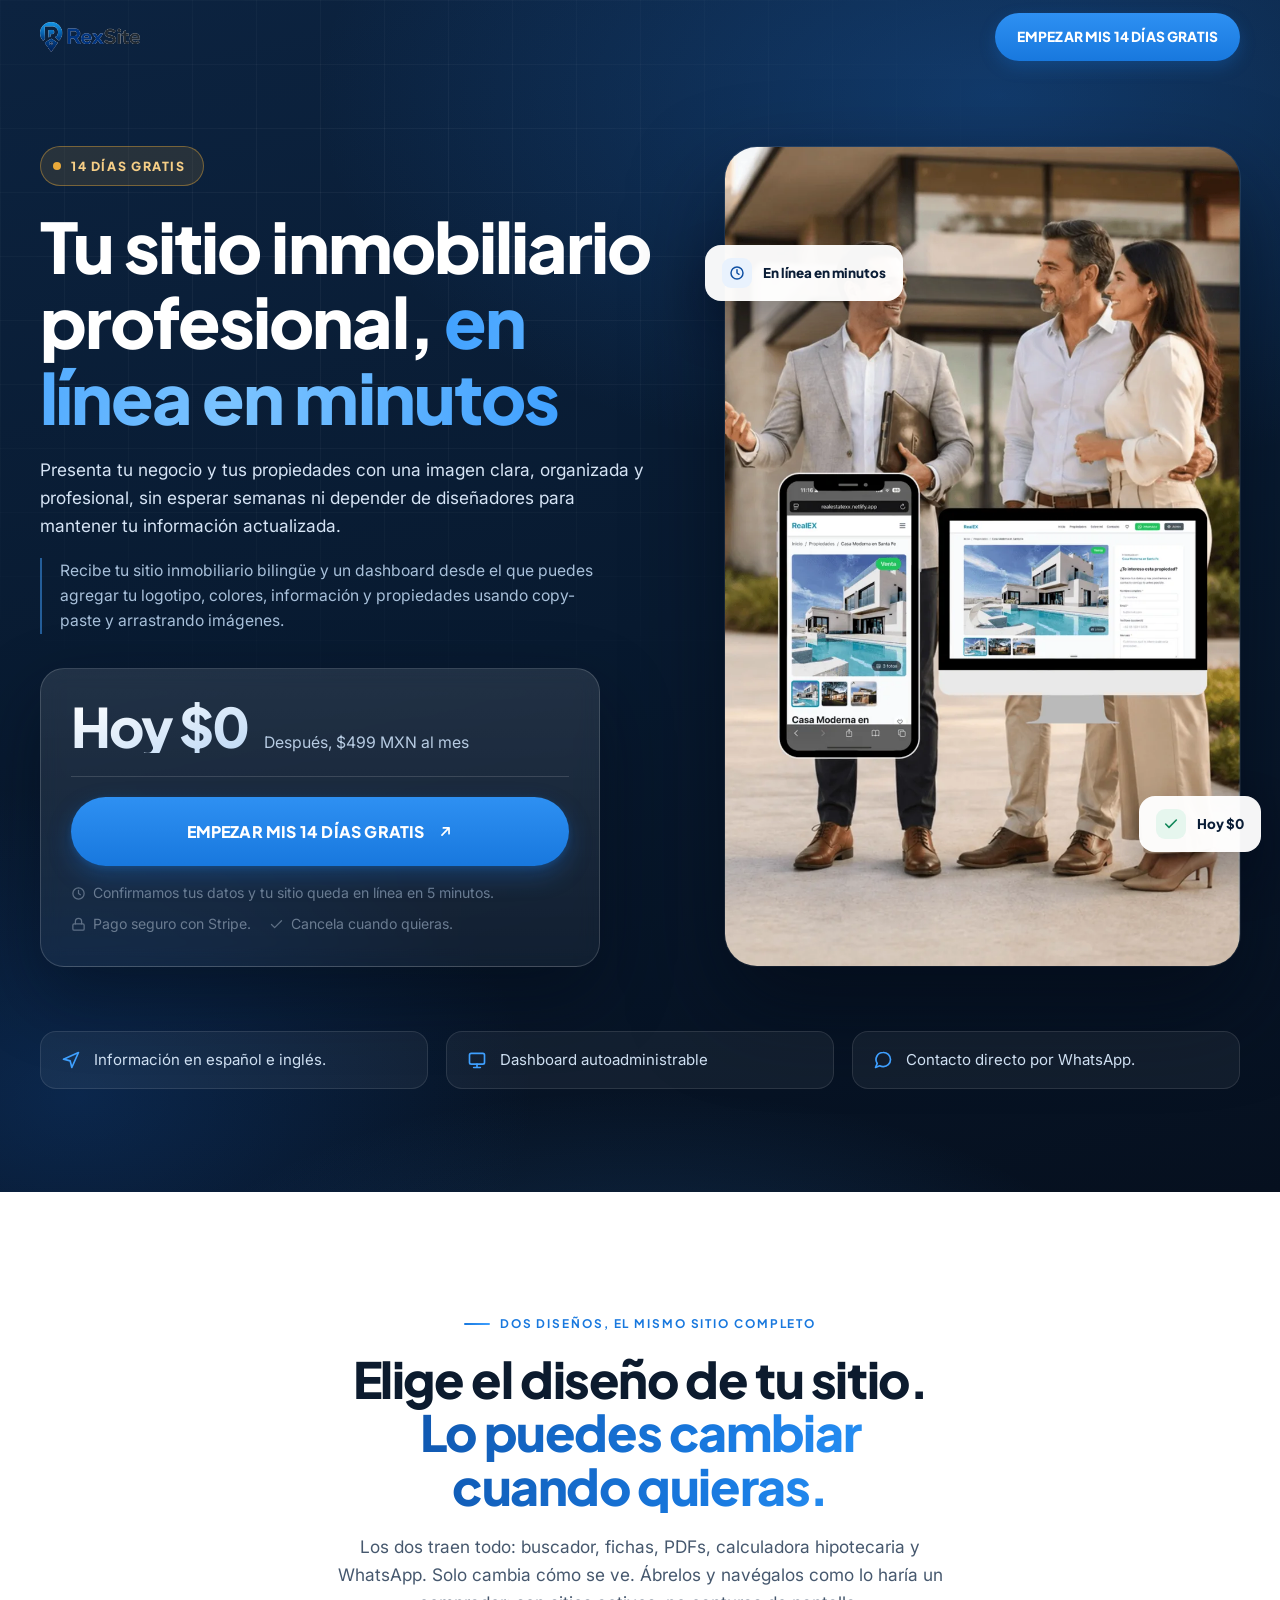
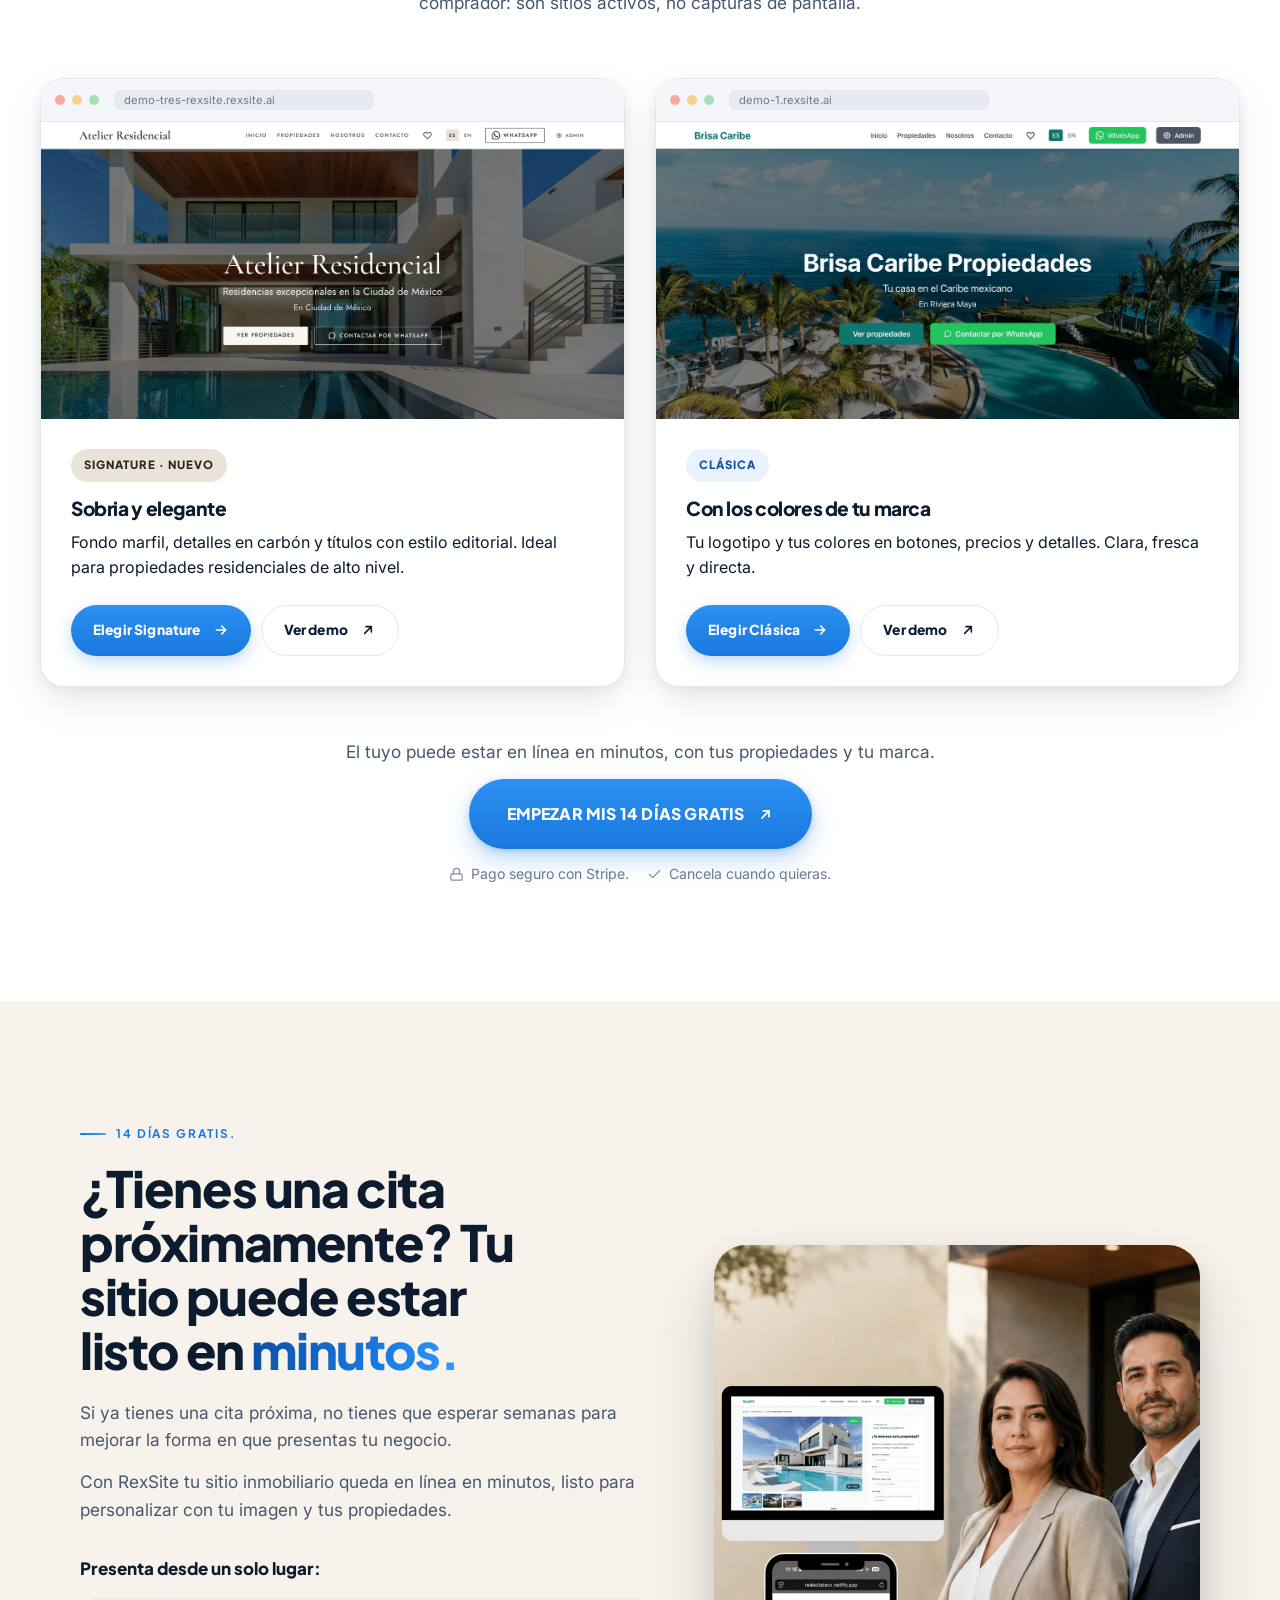
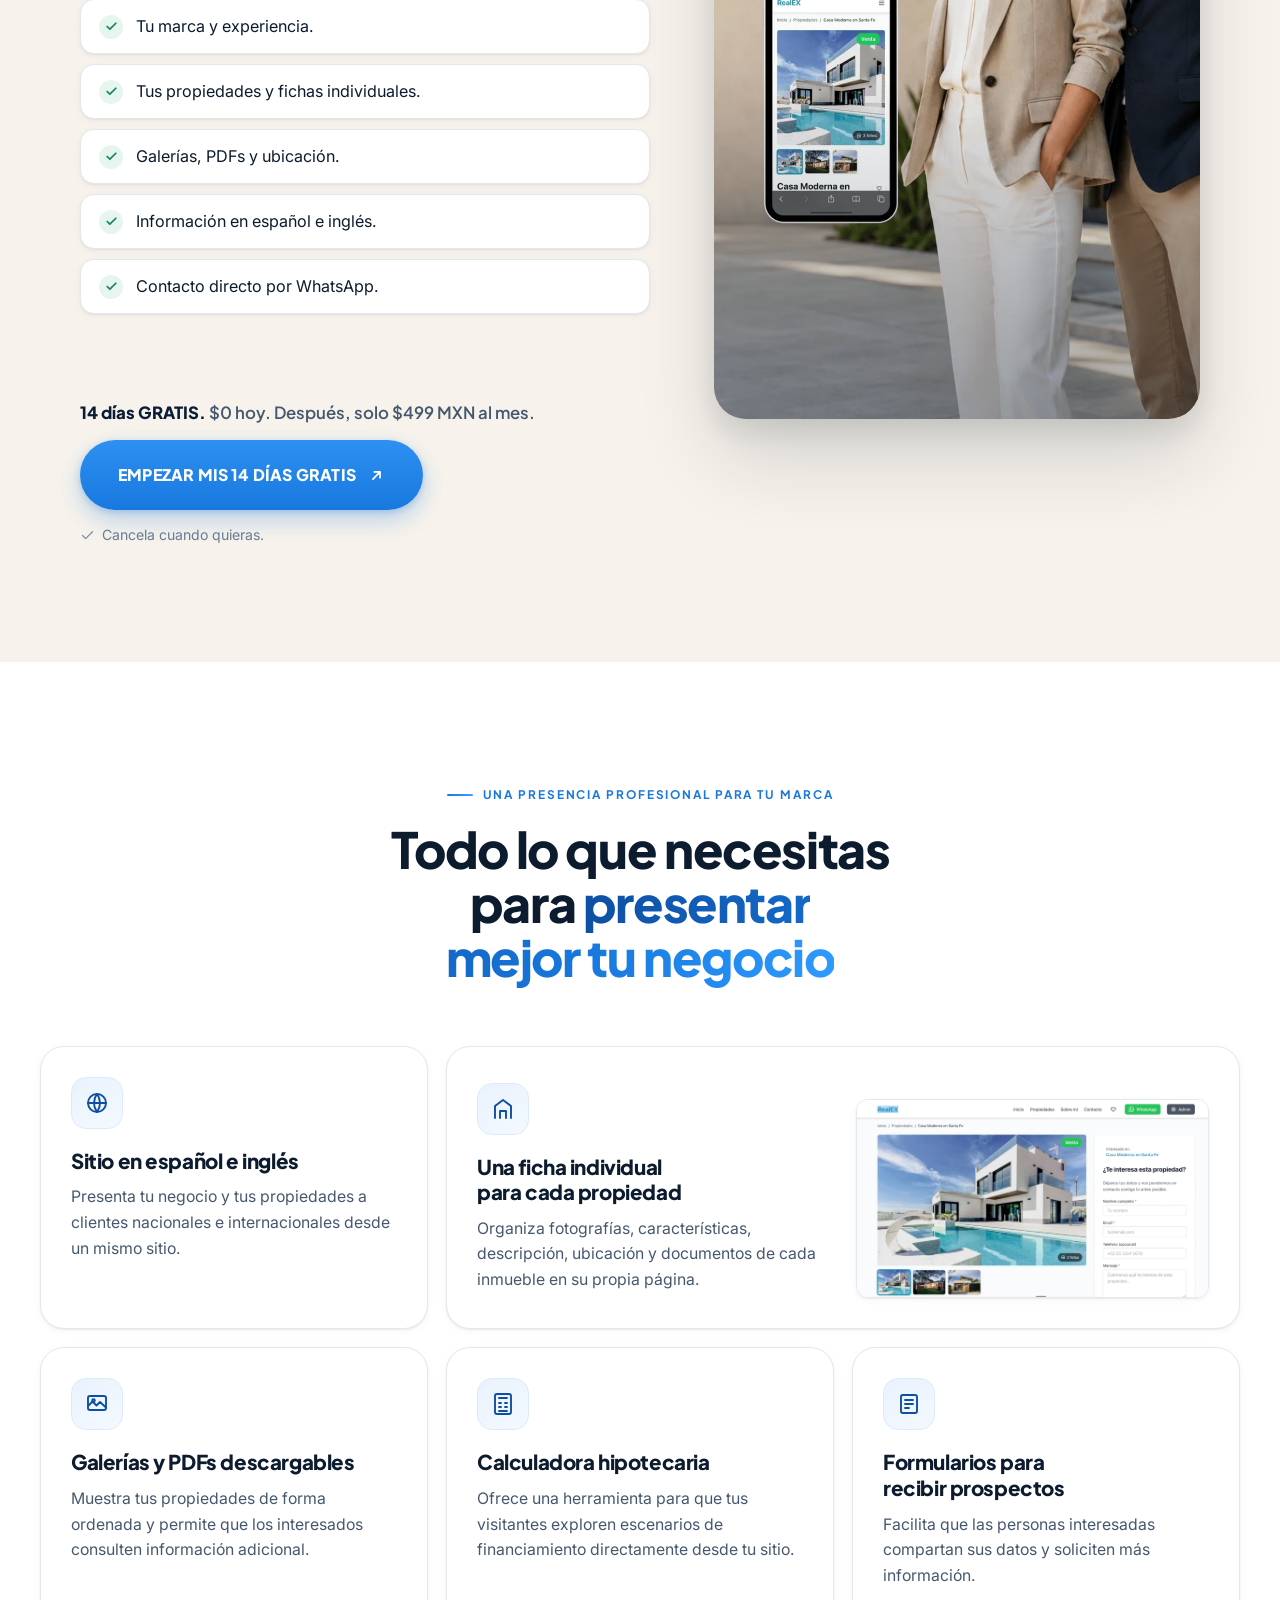
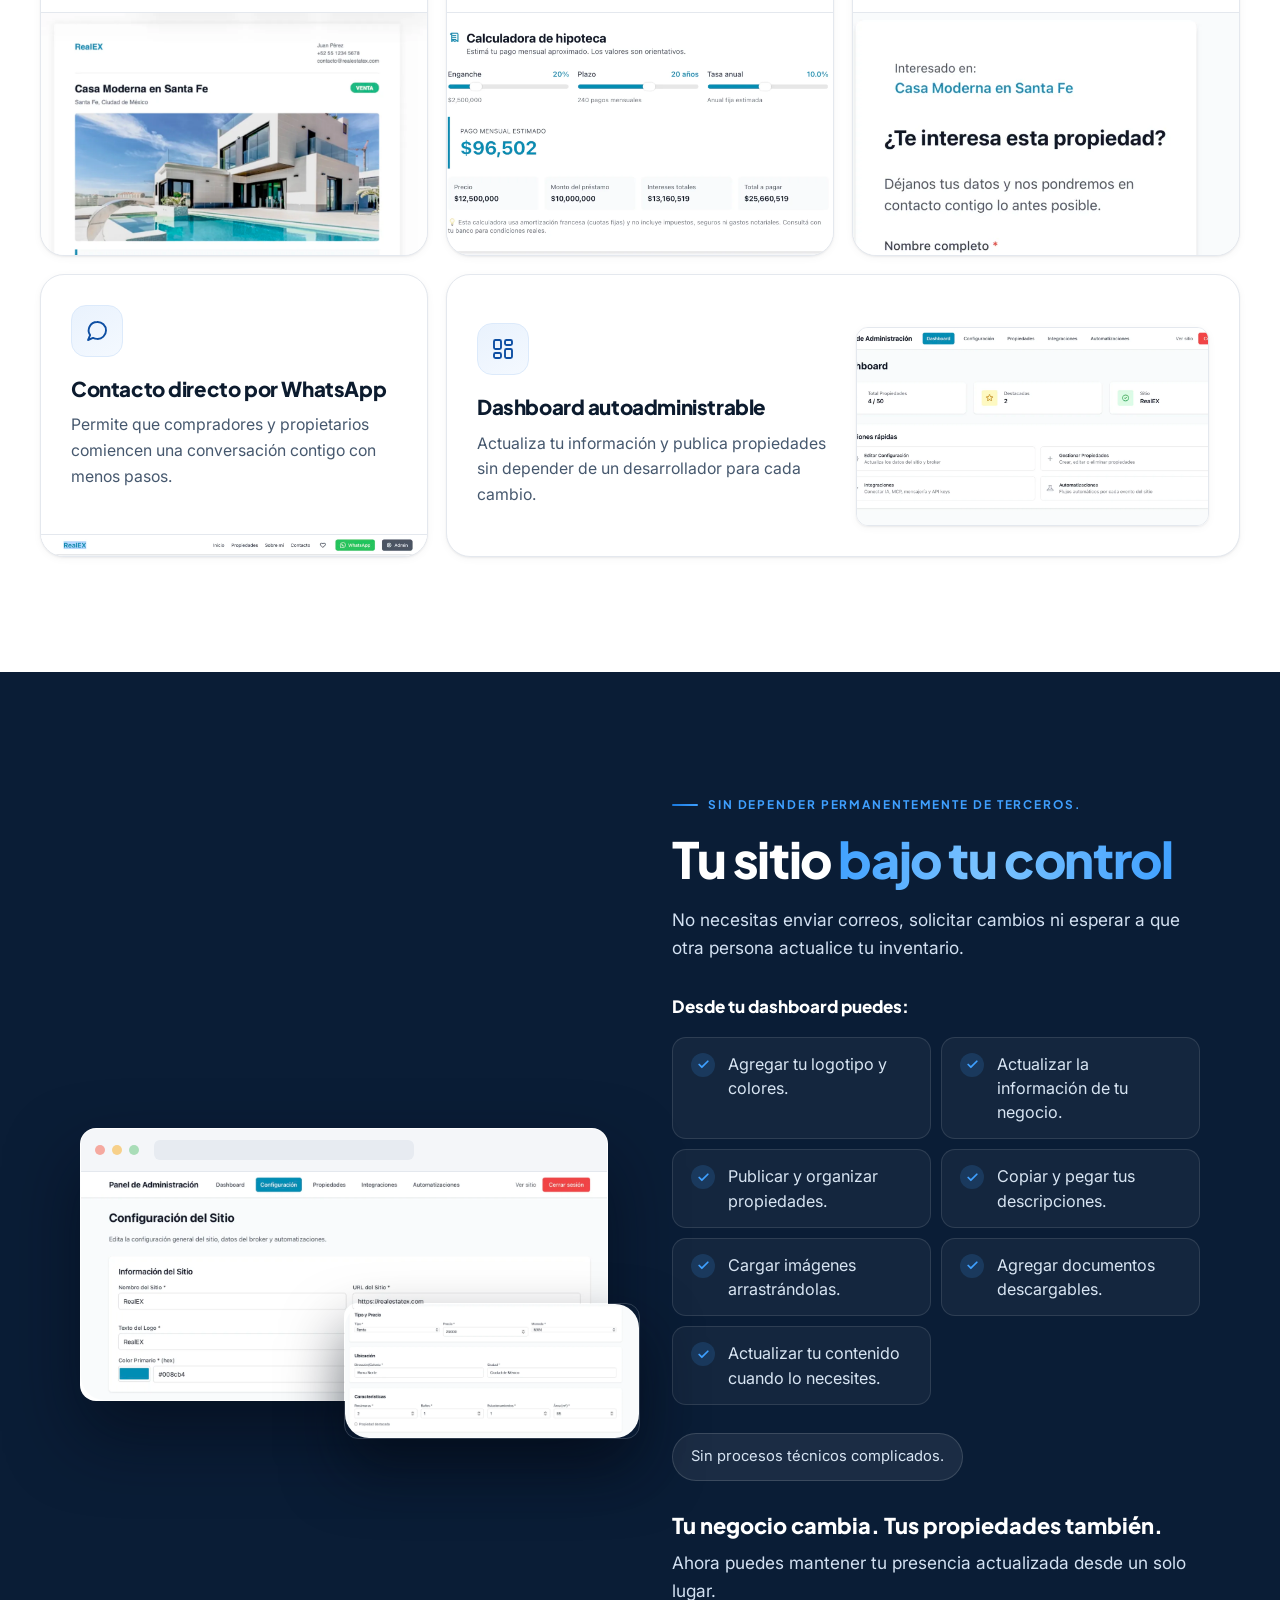
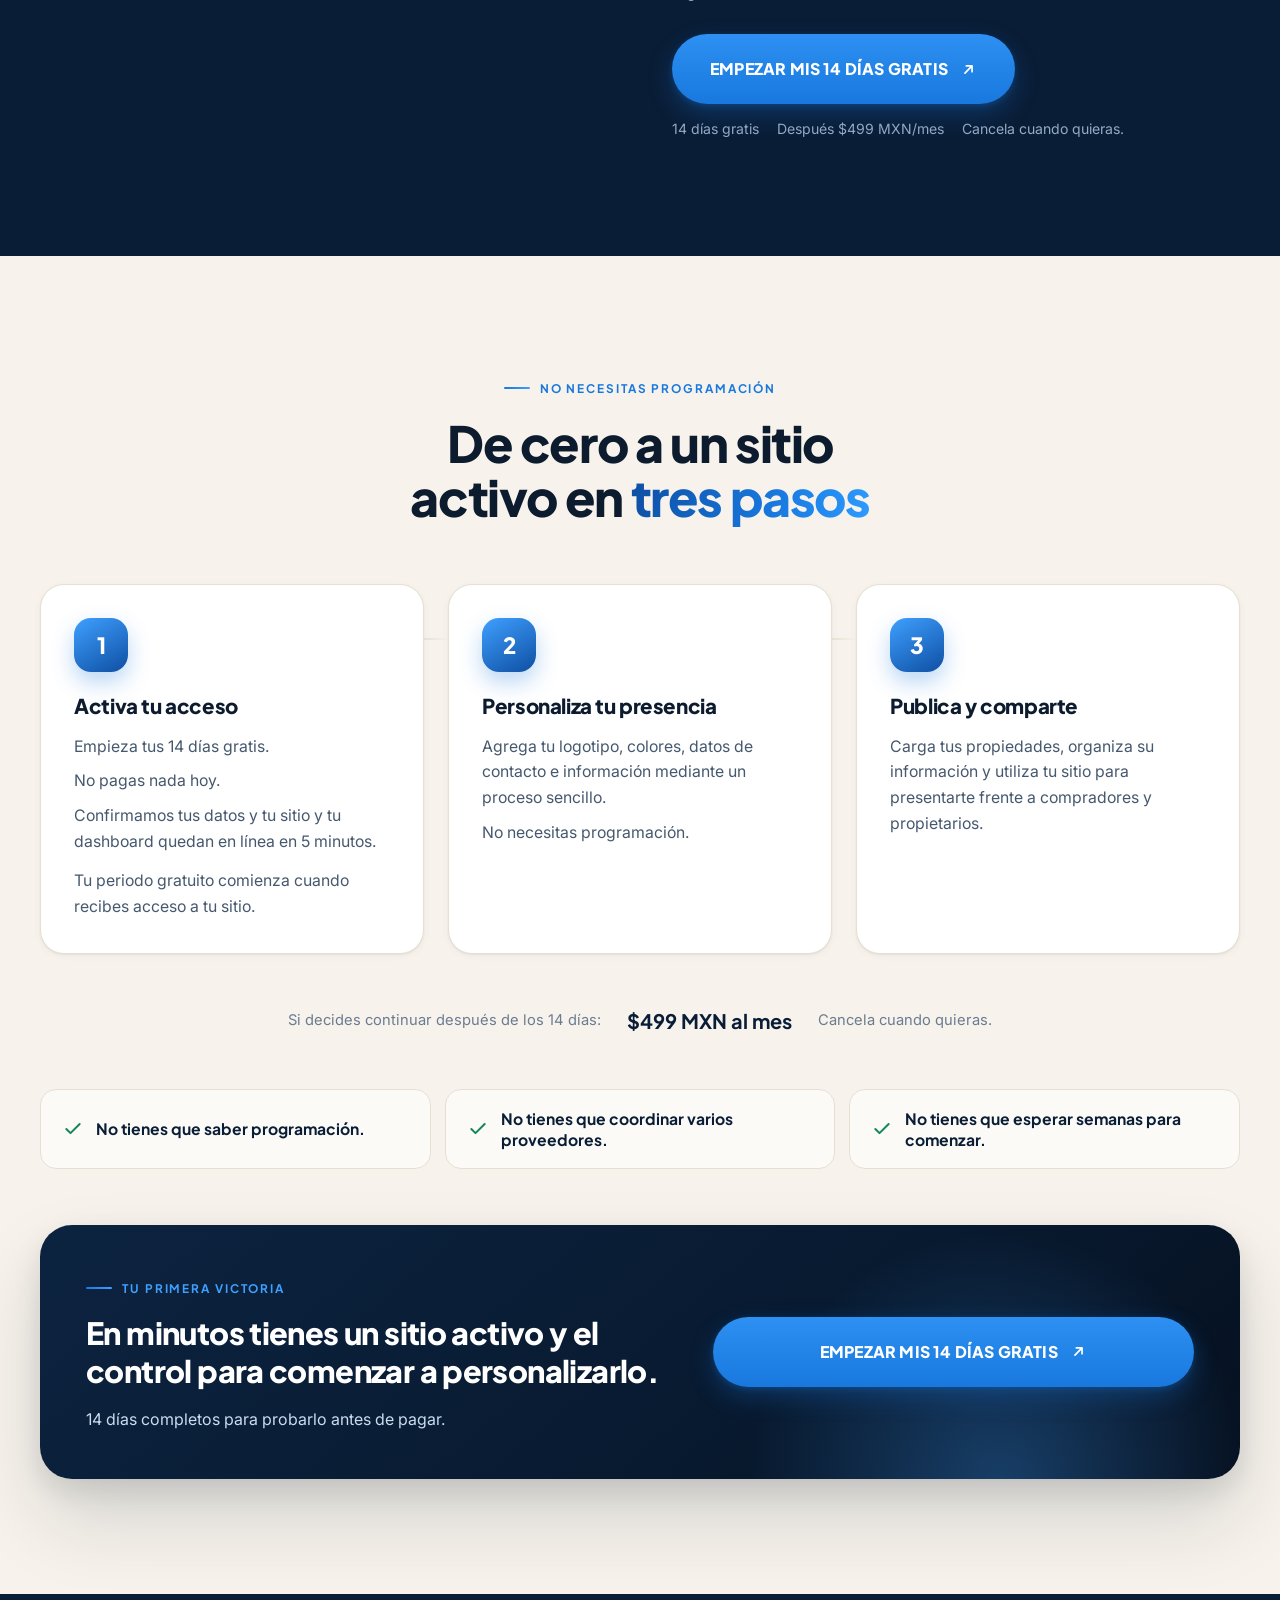
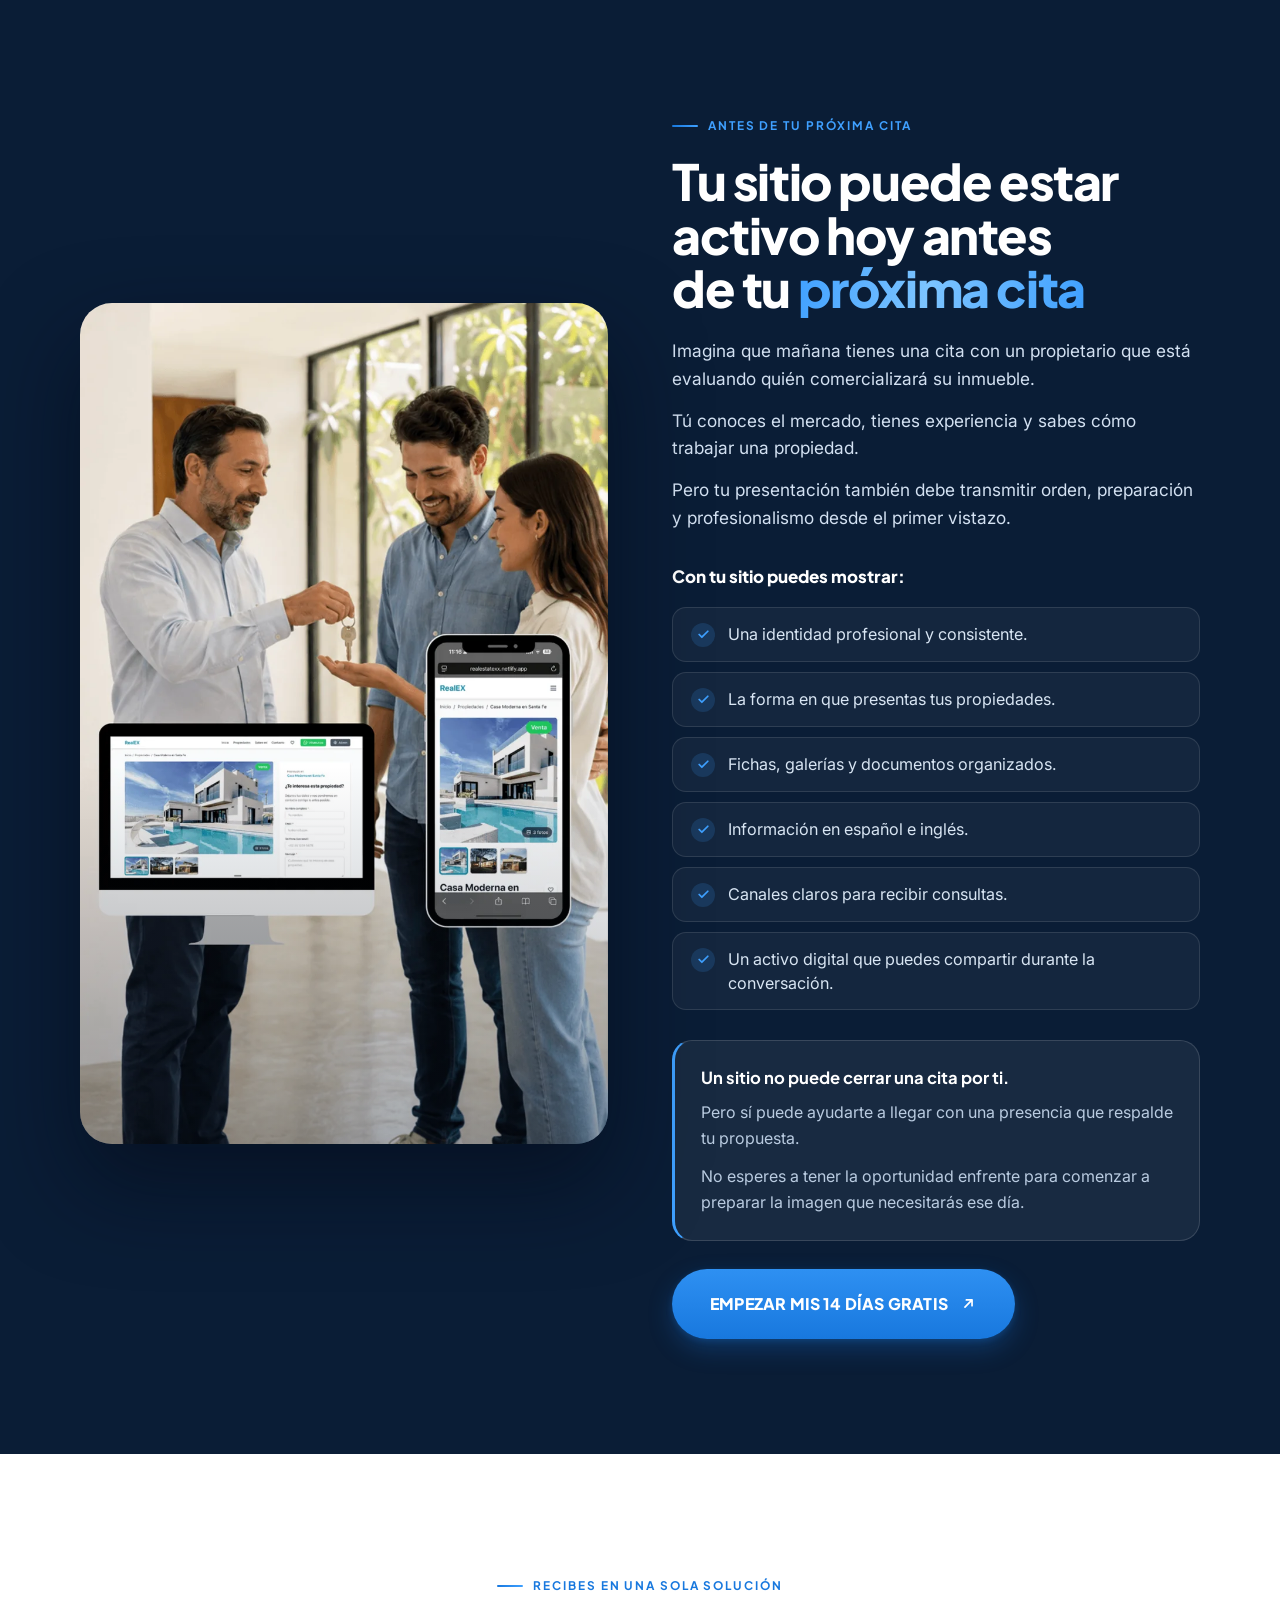
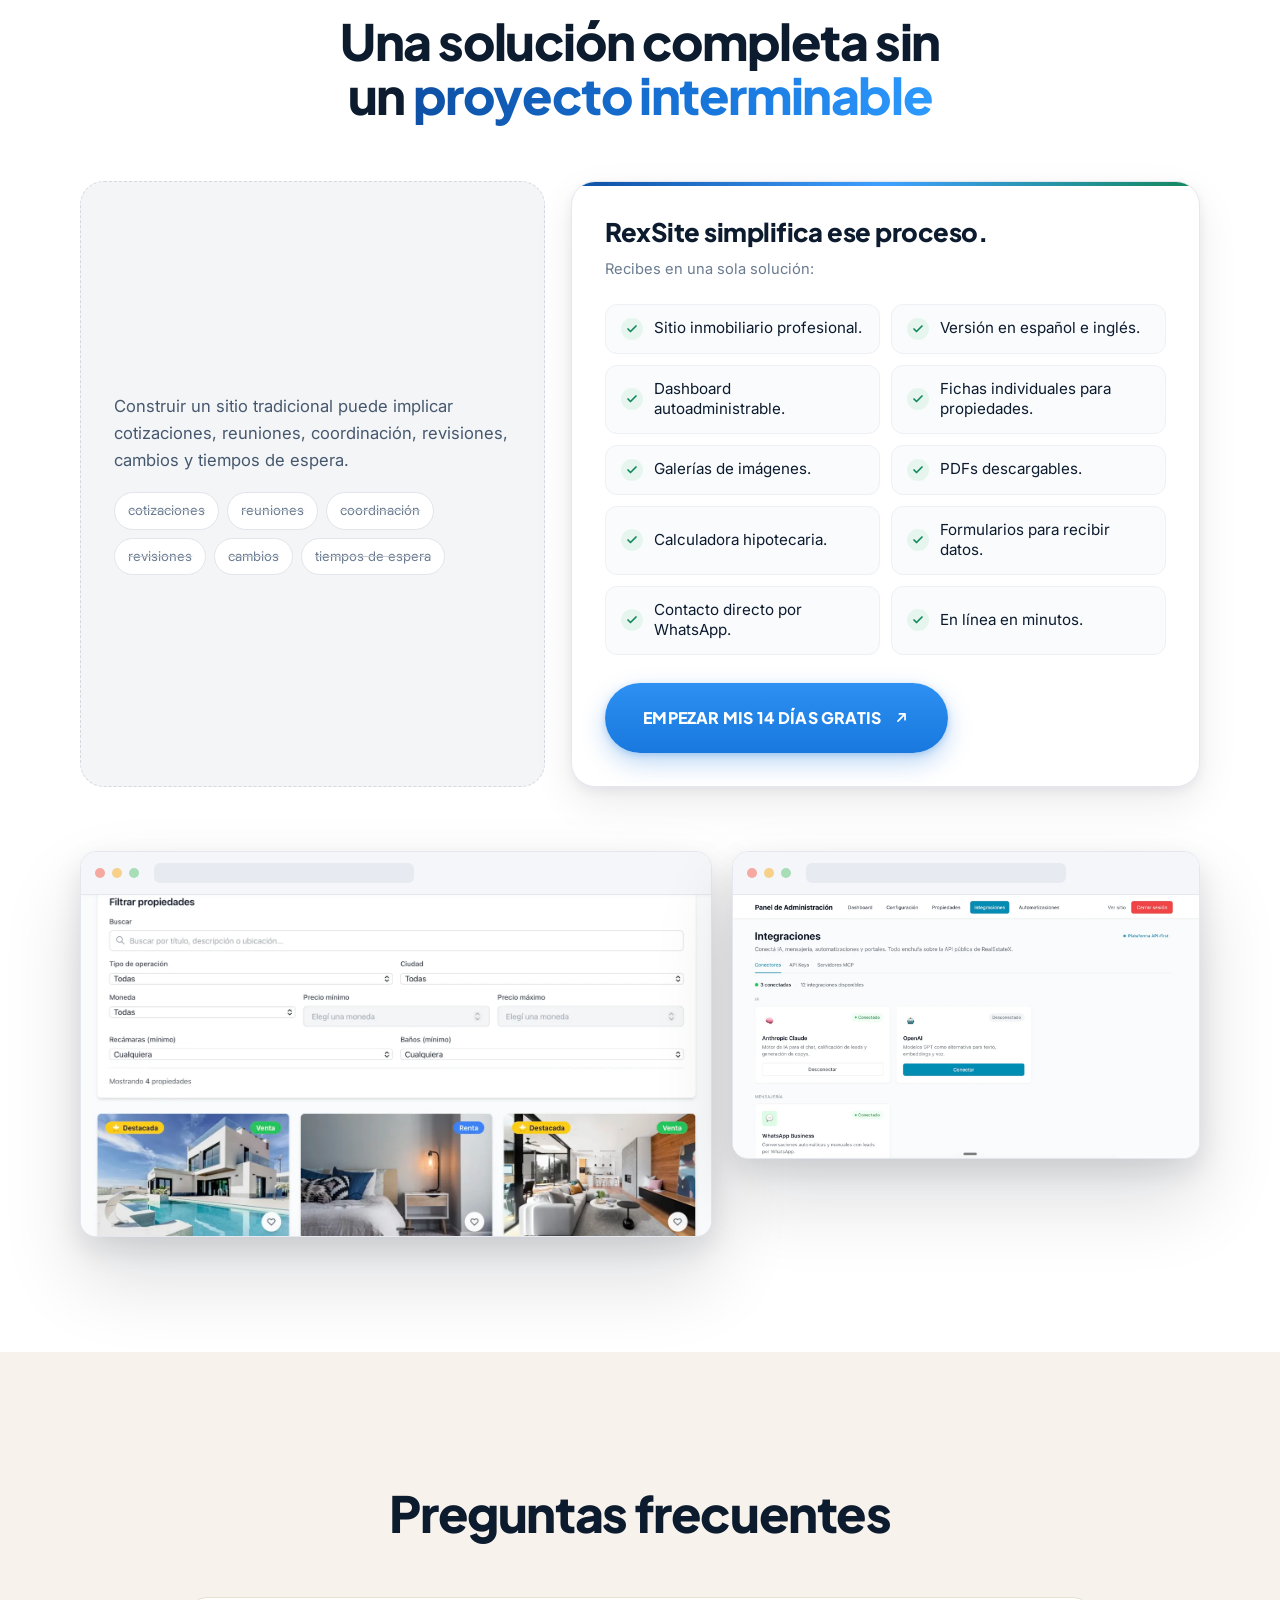
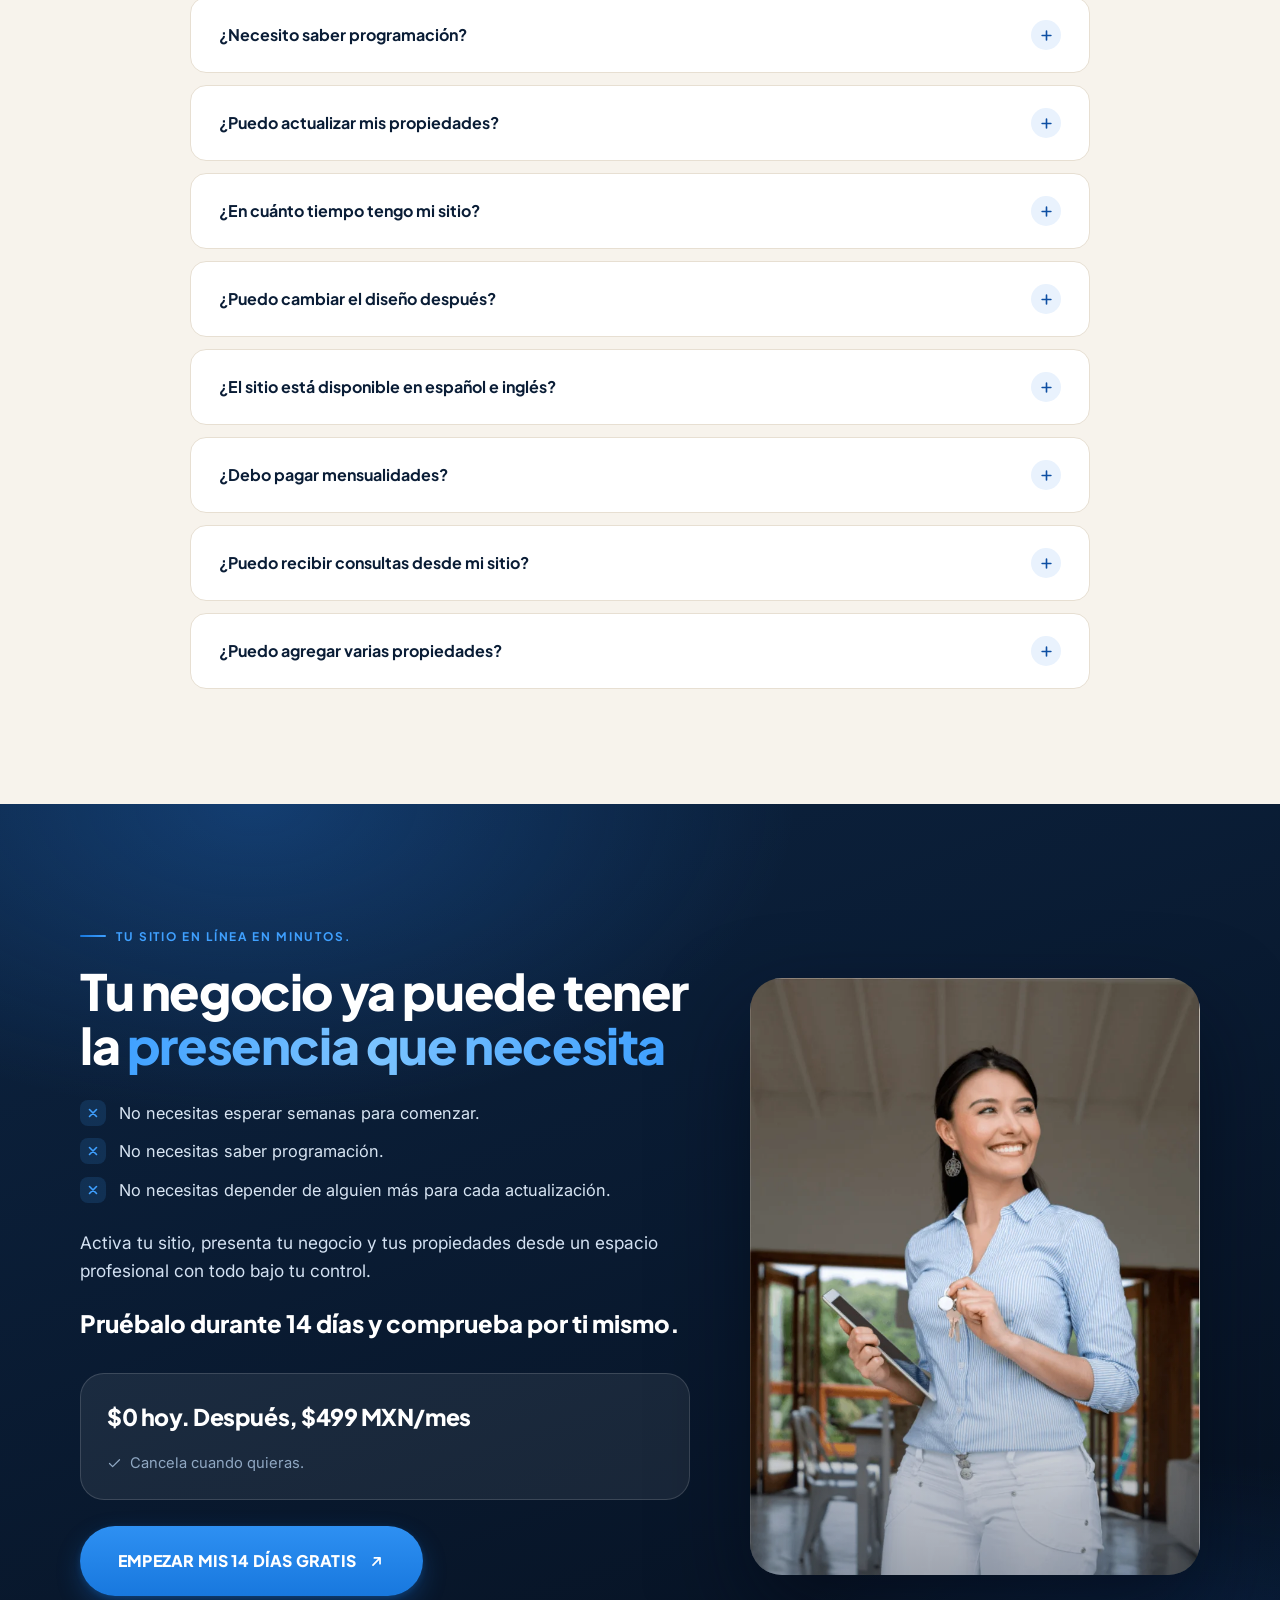
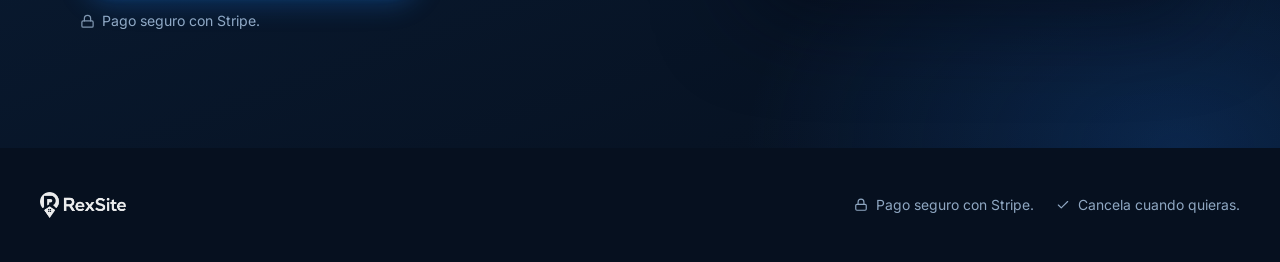
==== commit 5f7b9669: "Landing de México: prueba gratis en Stripe (pesos), paso 2 de 2 y bienvenida gracias.html ahora es "" ====
--- a/rexsite-landing/index.html
+++ b/rexsite-landing/index.html
@@ -58,7 +58,7 @@
       <img class="l-white" src="assets/img/logo-white.png?v=2" alt="RexSite" width="664" height="200">
       <img class="l-dark" src="assets/img/logo.png?v=2" alt="" aria-hidden="true" width="730" height="220">
     </a>
-    <a class="btn btn--sm hdr__cta" data-cta href="https://mpago.la/1YYGPtm" rel="noopener">
+    <a class="btn btn--sm hdr__cta" data-cta href="/empezar.html" rel="noopener">
       EMPEZAR MIS 14 DÍAS GRATIS
     </a>
   </div>
@@ -86,7 +86,7 @@
             <span class="offer__now">Hoy $0</span>
             <span class="offer__then">Después, $499 MXN al mes</span>
           </div>
-          <a class="btn btn--lg" data-cta href="https://mpago.la/1YYGPtm" rel="noopener">
+          <a class="btn btn--lg" data-cta href="/empezar.html" rel="noopener">
             EMPEZAR MIS 14 DÍAS GRATIS
             <svg class="arw" width="17" height="17" viewBox="0 0 24 24" fill="none" stroke="currentColor" stroke-width="2.4" stroke-linecap="round" stroke-linejoin="round" aria-hidden="true"><path d="M7 17 17 7M9 7h8v8"/></svg>
           </a>
@@ -97,7 +97,7 @@
             </span>
             <span>
               <svg width="15" height="15" viewBox="0 0 24 24" fill="none" stroke="currentColor" stroke-width="2" stroke-linecap="round" stroke-linejoin="round" aria-hidden="true"><rect x="3" y="11" width="18" height="10" rx="2"/><path d="M7 11V7a5 5 0 0 1 10 0v4"/></svg>
-              Pago seguro mediante Mercado Pago.
+              Pago seguro con Stripe.
             </span>
             <span>
               <svg width="15" height="15" viewBox="0 0 24 24" fill="none" stroke="currentColor" stroke-width="2" stroke-linecap="round" stroke-linejoin="round" aria-hidden="true"><path d="M20 6 9 17l-5-5"/></svg>
@@ -209,14 +209,14 @@
 
     <div class="cta-block cta-block--center dcta rv rv-d3">
       <p class="lead">El tuyo puede estar en línea en minutos, con tus propiedades y tu marca.</p>
-      <a class="btn btn--lg" data-cta href="https://mpago.la/1YYGPtm" rel="noopener">
+      <a class="btn btn--lg" data-cta href="/empezar.html" rel="noopener">
         EMPEZAR MIS 14 DÍAS GRATIS
         <svg class="arw" width="17" height="17" viewBox="0 0 24 24" fill="none" stroke="currentColor" stroke-width="2.4" stroke-linecap="round" stroke-linejoin="round" aria-hidden="true"><path d="M7 17 17 7M9 7h8v8"/></svg>
       </a>
       <div class="cta-note">
         <span>
           <svg width="15" height="15" viewBox="0 0 24 24" fill="none" stroke="currentColor" stroke-width="2" stroke-linecap="round" stroke-linejoin="round" aria-hidden="true"><rect x="3" y="11" width="18" height="10" rx="2"/><path d="M7 11V7a5 5 0 0 1 10 0v4"/></svg>
-          Pago seguro mediante Mercado Pago.
+          Pago seguro con Stripe.
         </span>
         <span>
           <svg width="15" height="15" viewBox="0 0 24 24" fill="none" stroke="currentColor" stroke-width="2" stroke-linecap="round" stroke-linejoin="round" aria-hidden="true"><path d="M20 6 9 17l-5-5"/></svg>
@@ -255,7 +255,7 @@
           <p style="font-family:var(--f-display);font-weight:800;color:var(--navy);font-size:1.05rem">
             14 días GRATIS. <span style="color:var(--tx-2);font-weight:600">$0 hoy. Después, solo $499 MXN al mes.</span>
           </p>
-          <a class="btn btn--lg" data-cta href="https://mpago.la/1YYGPtm" rel="noopener">
+          <a class="btn btn--lg" data-cta href="/empezar.html" rel="noopener">
             EMPEZAR MIS 14 DÍAS GRATIS
             <svg class="arw" width="17" height="17" viewBox="0 0 24 24" fill="none" stroke="currentColor" stroke-width="2.4" stroke-linecap="round" stroke-linejoin="round" aria-hidden="true"><path d="M7 17 17 7M9 7h8v8"/></svg>
           </a>
@@ -400,7 +400,7 @@
         <p class="lead rv rv-d3" style="margin-top:10px">Ahora puedes mantener tu presencia actualizada desde un solo lugar.</p>
 
         <div class="cta-block rv rv-d4" style="margin-top:30px">
-          <a class="btn btn--lg" data-cta href="https://mpago.la/1YYGPtm" rel="noopener">
+          <a class="btn btn--lg" data-cta href="/empezar.html" rel="noopener">
             EMPEZAR MIS 14 DÍAS GRATIS
             <svg class="arw" width="17" height="17" viewBox="0 0 24 24" fill="none" stroke="currentColor" stroke-width="2.4" stroke-linecap="round" stroke-linejoin="round" aria-hidden="true"><path d="M7 17 17 7M9 7h8v8"/></svg>
           </a>
@@ -490,7 +490,7 @@
         <p>14 días completos para probarlo antes de pagar.</p>
       </div>
       <div class="win__cta">
-        <a class="btn btn--lg" data-cta href="https://mpago.la/1YYGPtm" rel="noopener" style="width:100%">
+        <a class="btn btn--lg" data-cta href="/empezar.html" rel="noopener" style="width:100%">
           EMPEZAR MIS 14 DÍAS GRATIS
           <svg class="arw" width="17" height="17" viewBox="0 0 24 24" fill="none" stroke="currentColor" stroke-width="2.4" stroke-linecap="round" stroke-linejoin="round" aria-hidden="true"><path d="M7 17 17 7M9 7h8v8"/></svg>
         </a>
@@ -536,7 +536,7 @@
         </div>
 
         <div class="cta-block rv rv-d4" style="margin-top:28px">
-          <a class="btn btn--lg" data-cta href="https://mpago.la/1YYGPtm" rel="noopener">
+          <a class="btn btn--lg" data-cta href="/empezar.html" rel="noopener">
             EMPEZAR MIS 14 DÍAS GRATIS
             <svg class="arw" width="17" height="17" viewBox="0 0 24 24" fill="none" stroke="currentColor" stroke-width="2.4" stroke-linecap="round" stroke-linejoin="round" aria-hidden="true"><path d="M7 17 17 7M9 7h8v8"/></svg>
           </a>
@@ -581,7 +581,7 @@
         </ul>
 
         <div class="cta-block" style="margin-top:28px">
-          <a class="btn btn--lg" data-cta href="https://mpago.la/1YYGPtm" rel="noopener">
+          <a class="btn btn--lg" data-cta href="/empezar.html" rel="noopener">
             EMPEZAR MIS 14 DÍAS GRATIS
             <svg class="arw" width="17" height="17" viewBox="0 0 24 24" fill="none" stroke="currentColor" stroke-width="2.4" stroke-linecap="round" stroke-linejoin="round" aria-hidden="true"><path d="M7 17 17 7M9 7h8v8"/></svg>
           </a>
@@ -687,14 +687,14 @@
         </div>
 
         <div class="cta-block rv rv-d4" style="margin-top:26px">
-          <a class="btn btn--lg" data-cta href="https://mpago.la/1YYGPtm" rel="noopener">
+          <a class="btn btn--lg" data-cta href="/empezar.html" rel="noopener">
             EMPEZAR MIS 14 DÍAS GRATIS
             <svg class="arw" width="17" height="17" viewBox="0 0 24 24" fill="none" stroke="currentColor" stroke-width="2.4" stroke-linecap="round" stroke-linejoin="round" aria-hidden="true"><path d="M7 17 17 7M9 7h8v8"/></svg>
           </a>
           <div class="cta-note">
             <span>
               <svg width="15" height="15" viewBox="0 0 24 24" fill="none" stroke="currentColor" stroke-width="2" stroke-linecap="round" stroke-linejoin="round" aria-hidden="true"><rect x="3" y="11" width="18" height="10" rx="2"/><path d="M7 11V7a5 5 0 0 1 10 0v4"/></svg>
-              Pago seguro mediante Mercado Pago.
+              Pago seguro con Stripe.
             </span>
           </div>
         </div>
@@ -718,7 +718,7 @@
     <div class="ftr__notes">
       <span>
         <svg width="14" height="14" viewBox="0 0 24 24" fill="none" stroke="currentColor" stroke-width="2" stroke-linecap="round" stroke-linejoin="round" aria-hidden="true"><rect x="3" y="11" width="18" height="10" rx="2"/><path d="M7 11V7a5 5 0 0 1 10 0v4"/></svg>
-        Pago seguro mediante Mercado Pago.
+        Pago seguro con Stripe.
       </span>
       <span>
         <svg width="14" height="14" viewBox="0 0 24 24" fill="none" stroke="currentColor" stroke-width="2" stroke-linecap="round" stroke-linejoin="round" aria-hidden="true"><path d="M20 6 9 17l-5-5"/></svg>
@@ -734,7 +734,7 @@
     <b>Hoy $0</b>
     <small>Después $499 MXN/mes</small>
   </div>
-  <a class="btn" data-cta href="https://mpago.la/1YYGPtm" rel="noopener">EMPEZAR MIS 14 DÍAS GRATIS</a>
+  <a class="btn" data-cta href="/empezar.html" rel="noopener">EMPEZAR MIS 14 DÍAS GRATIS</a>
 </div>
 
 <!-- El ?v= es obligatorio al cambiar main.js: netlify.toml cachea /assets/
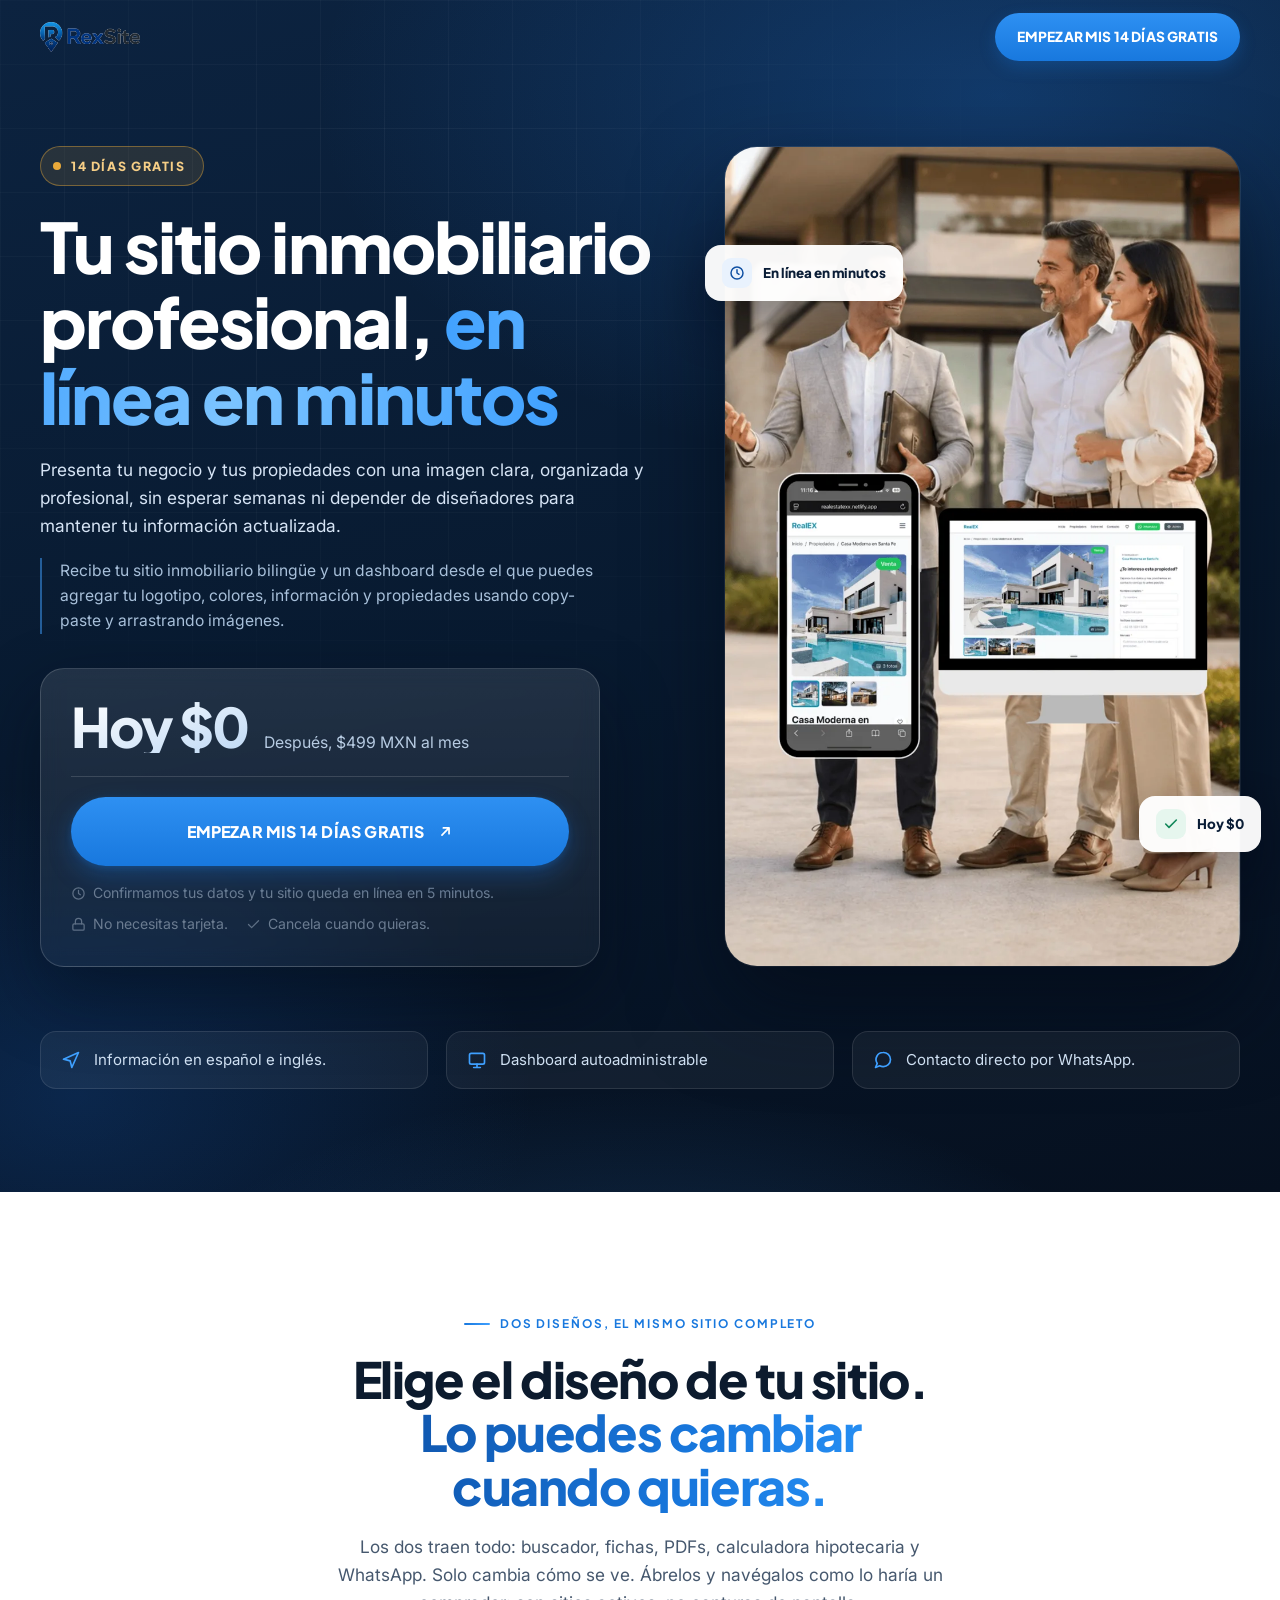
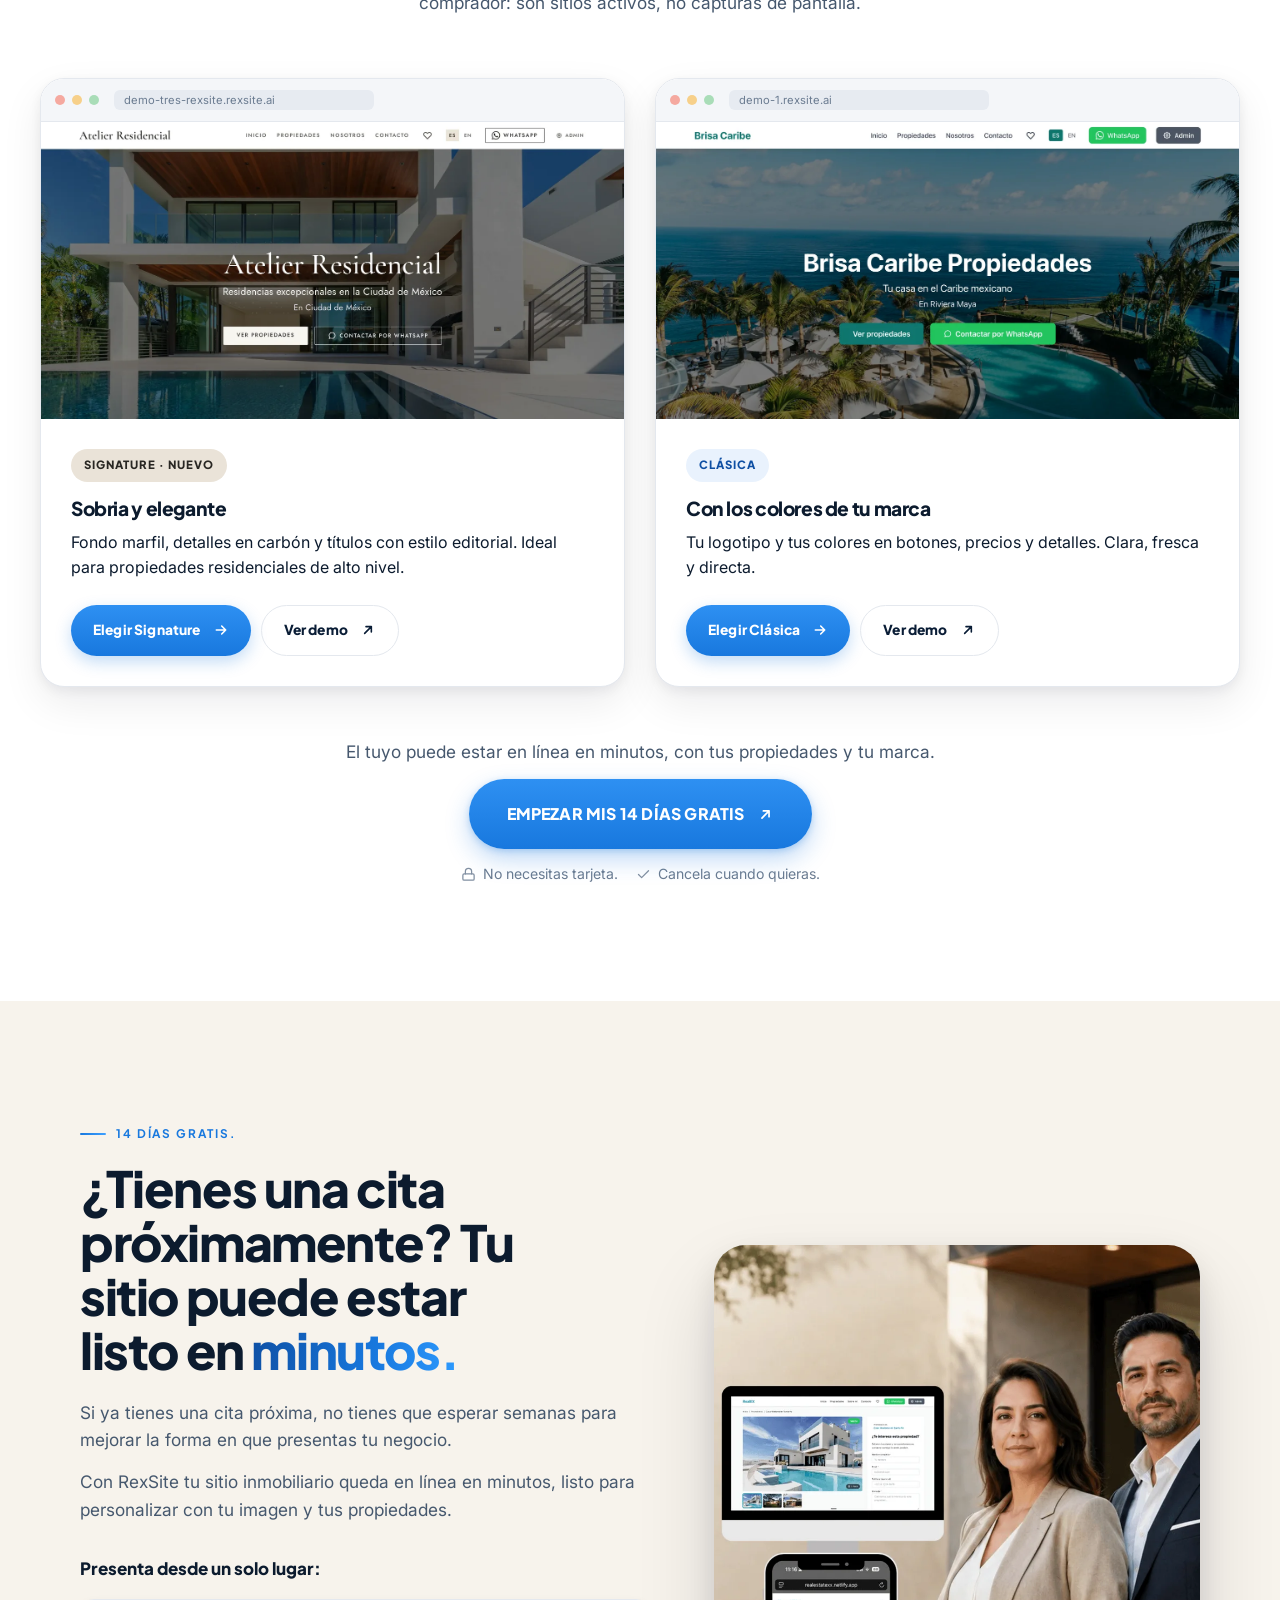
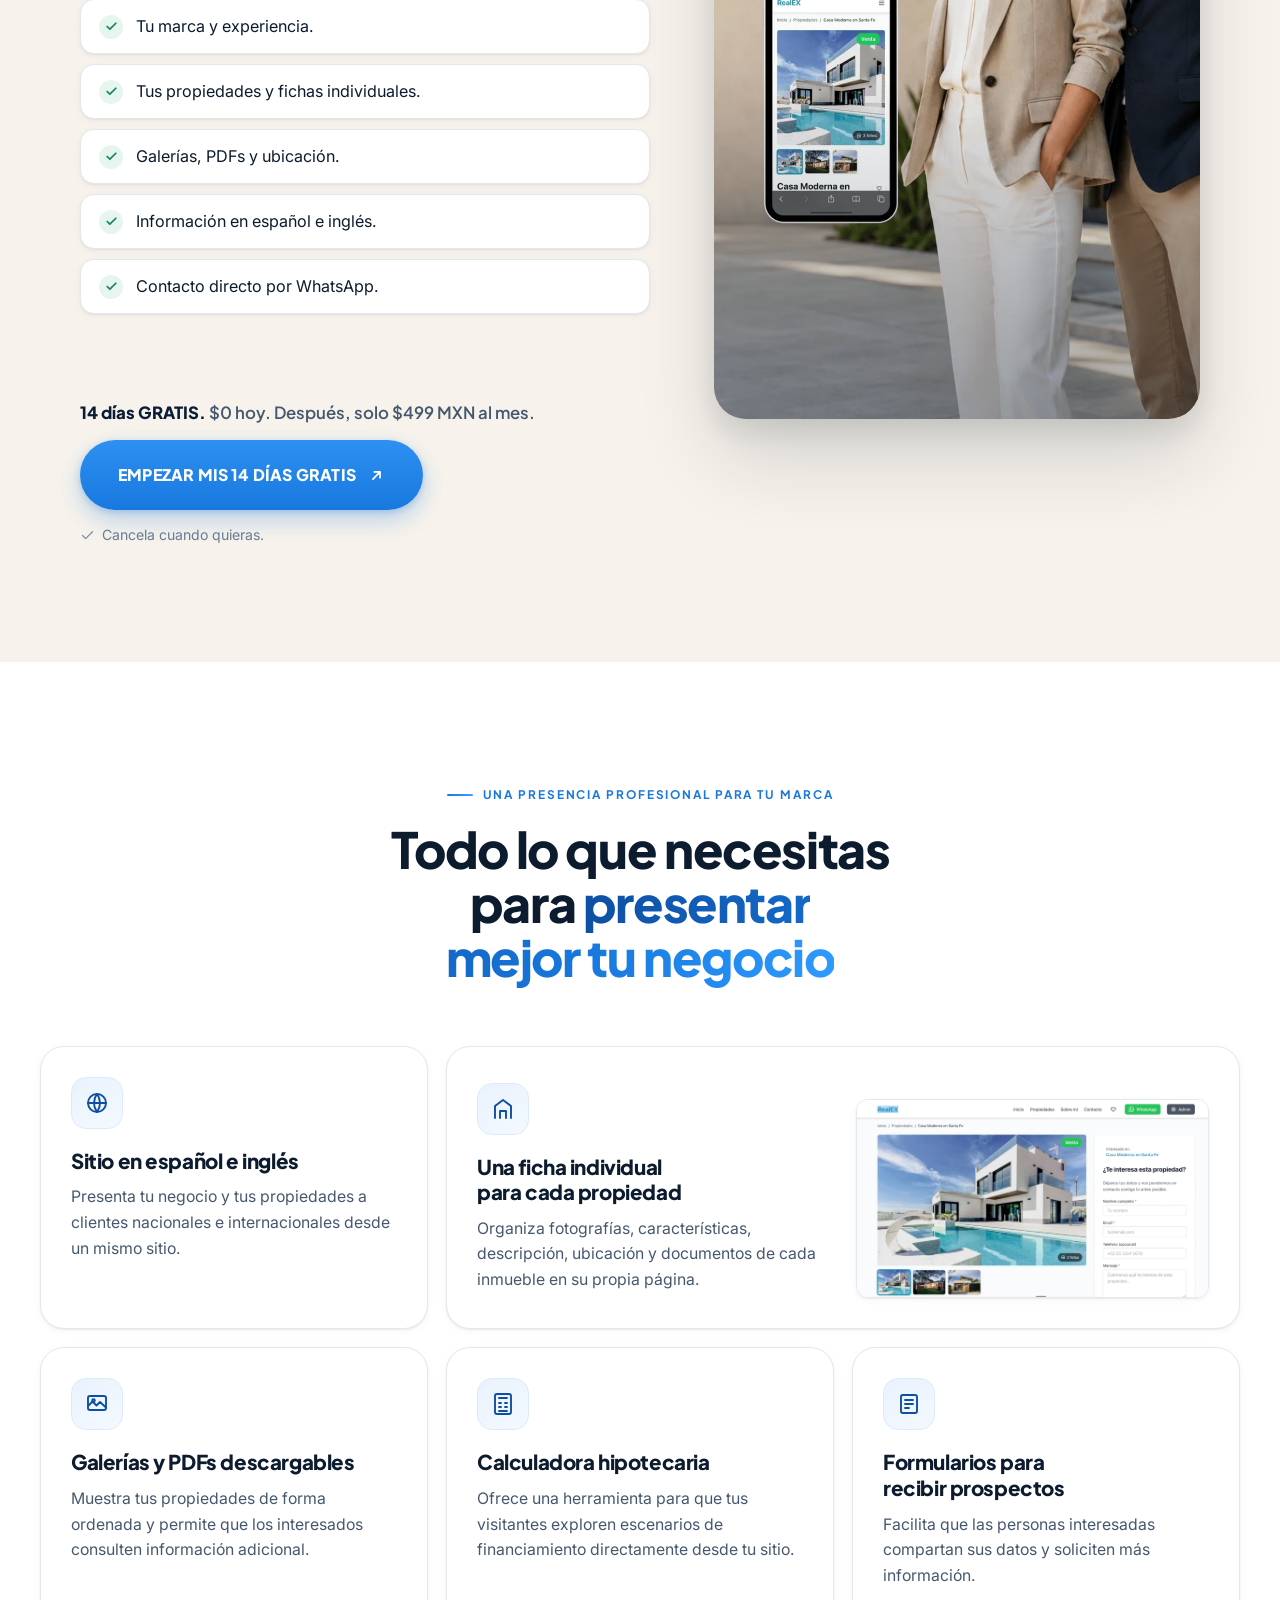
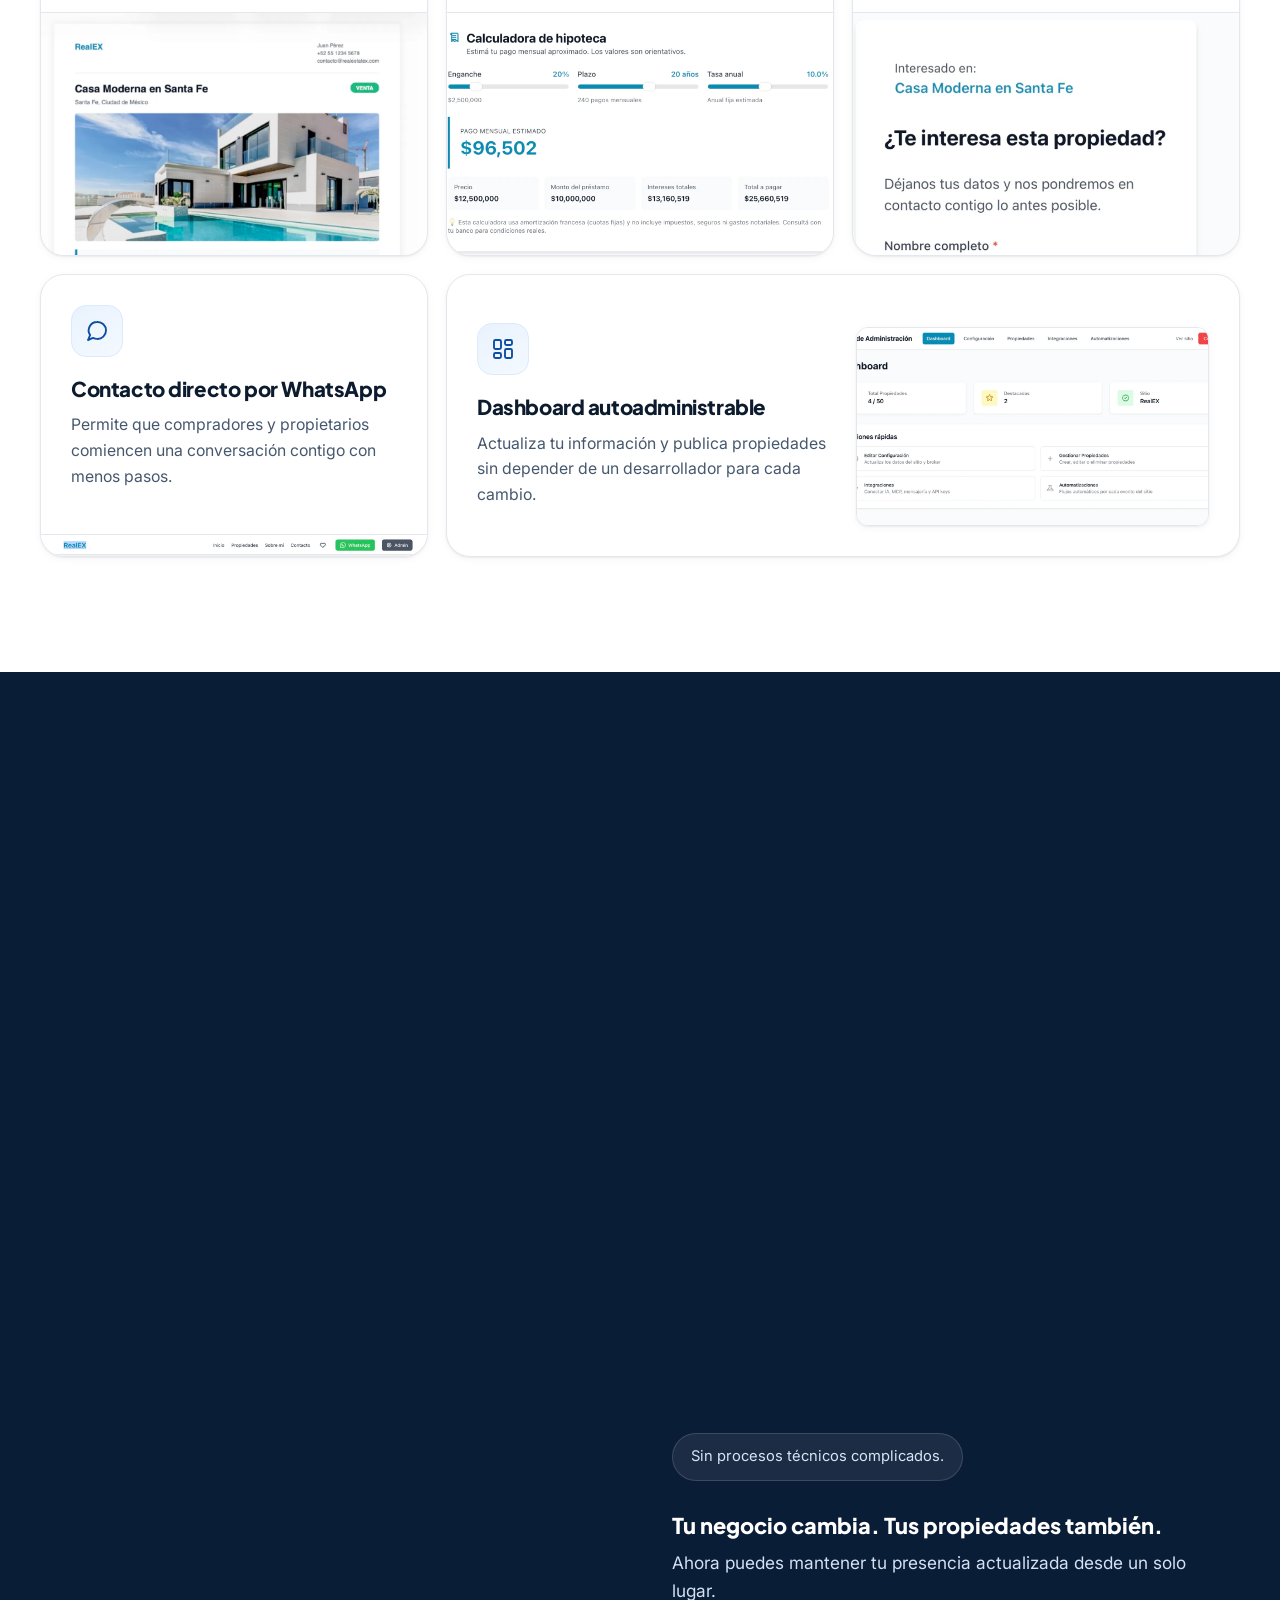
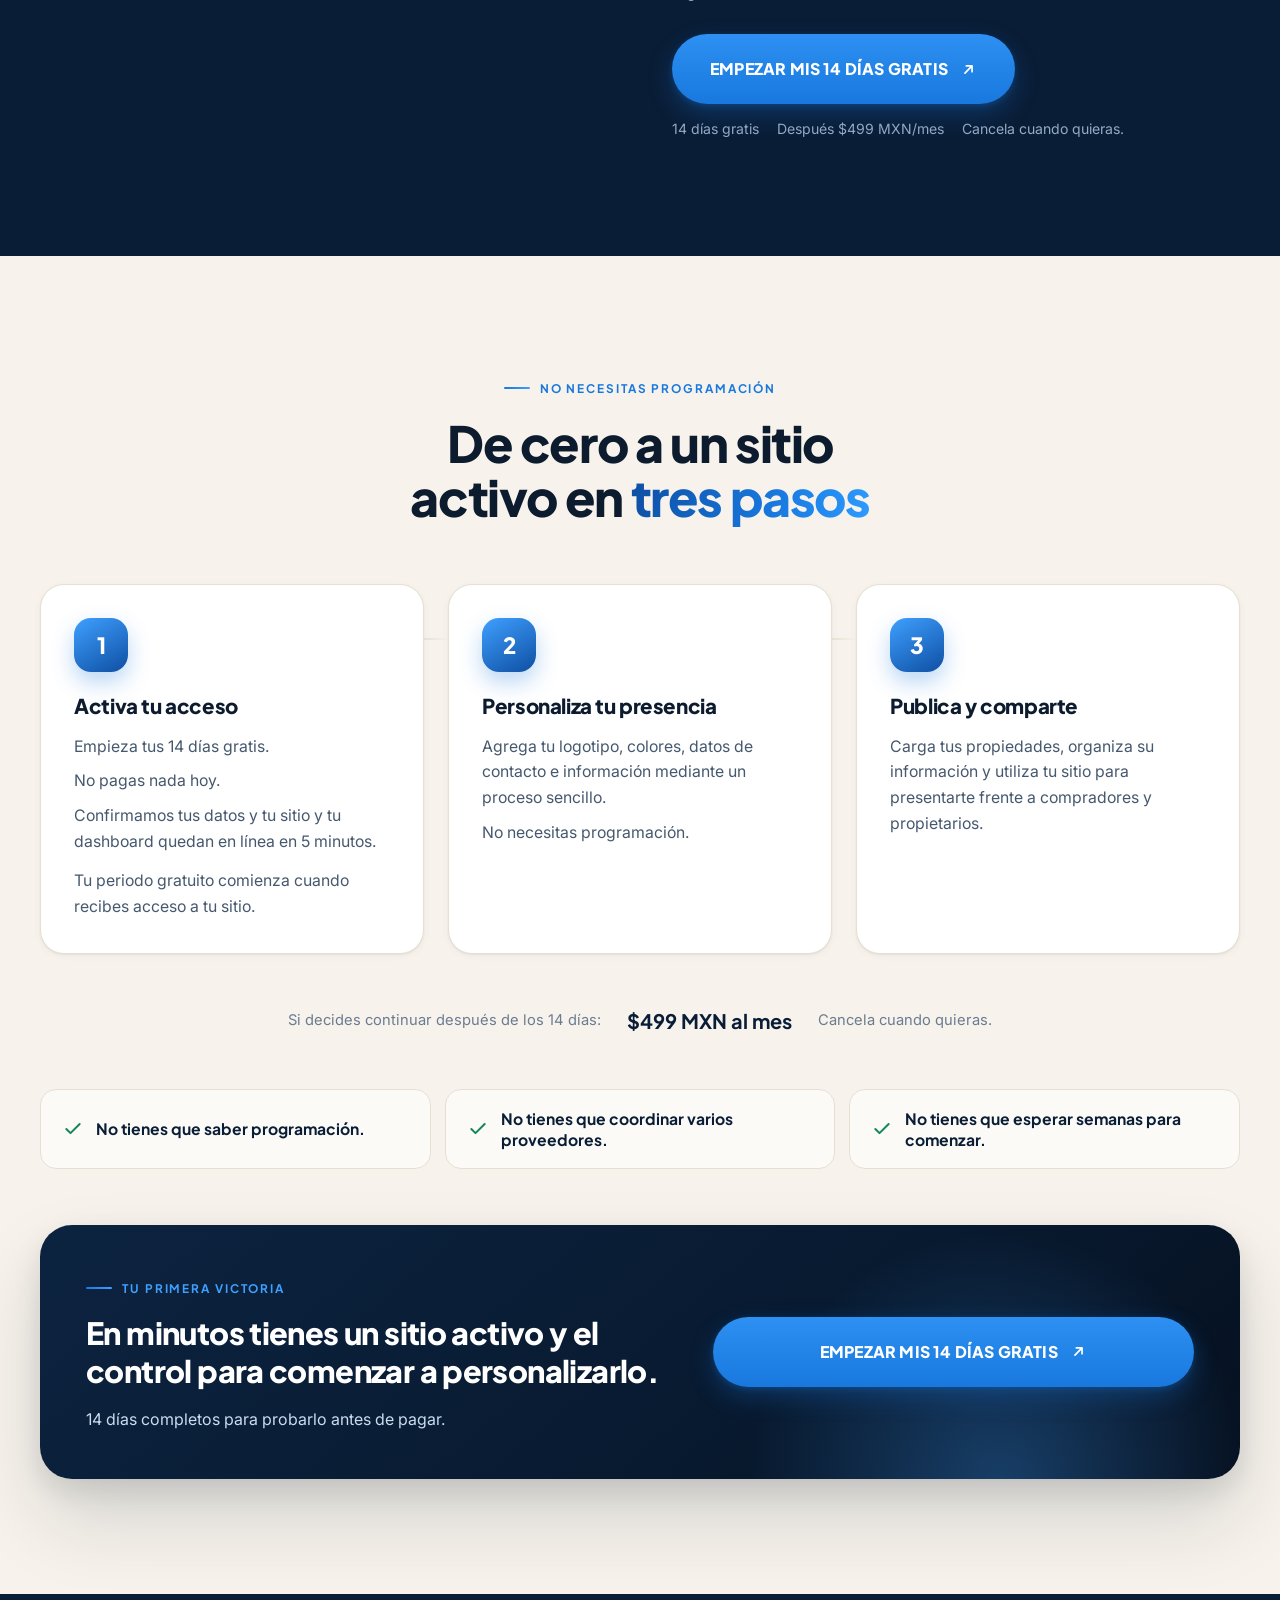
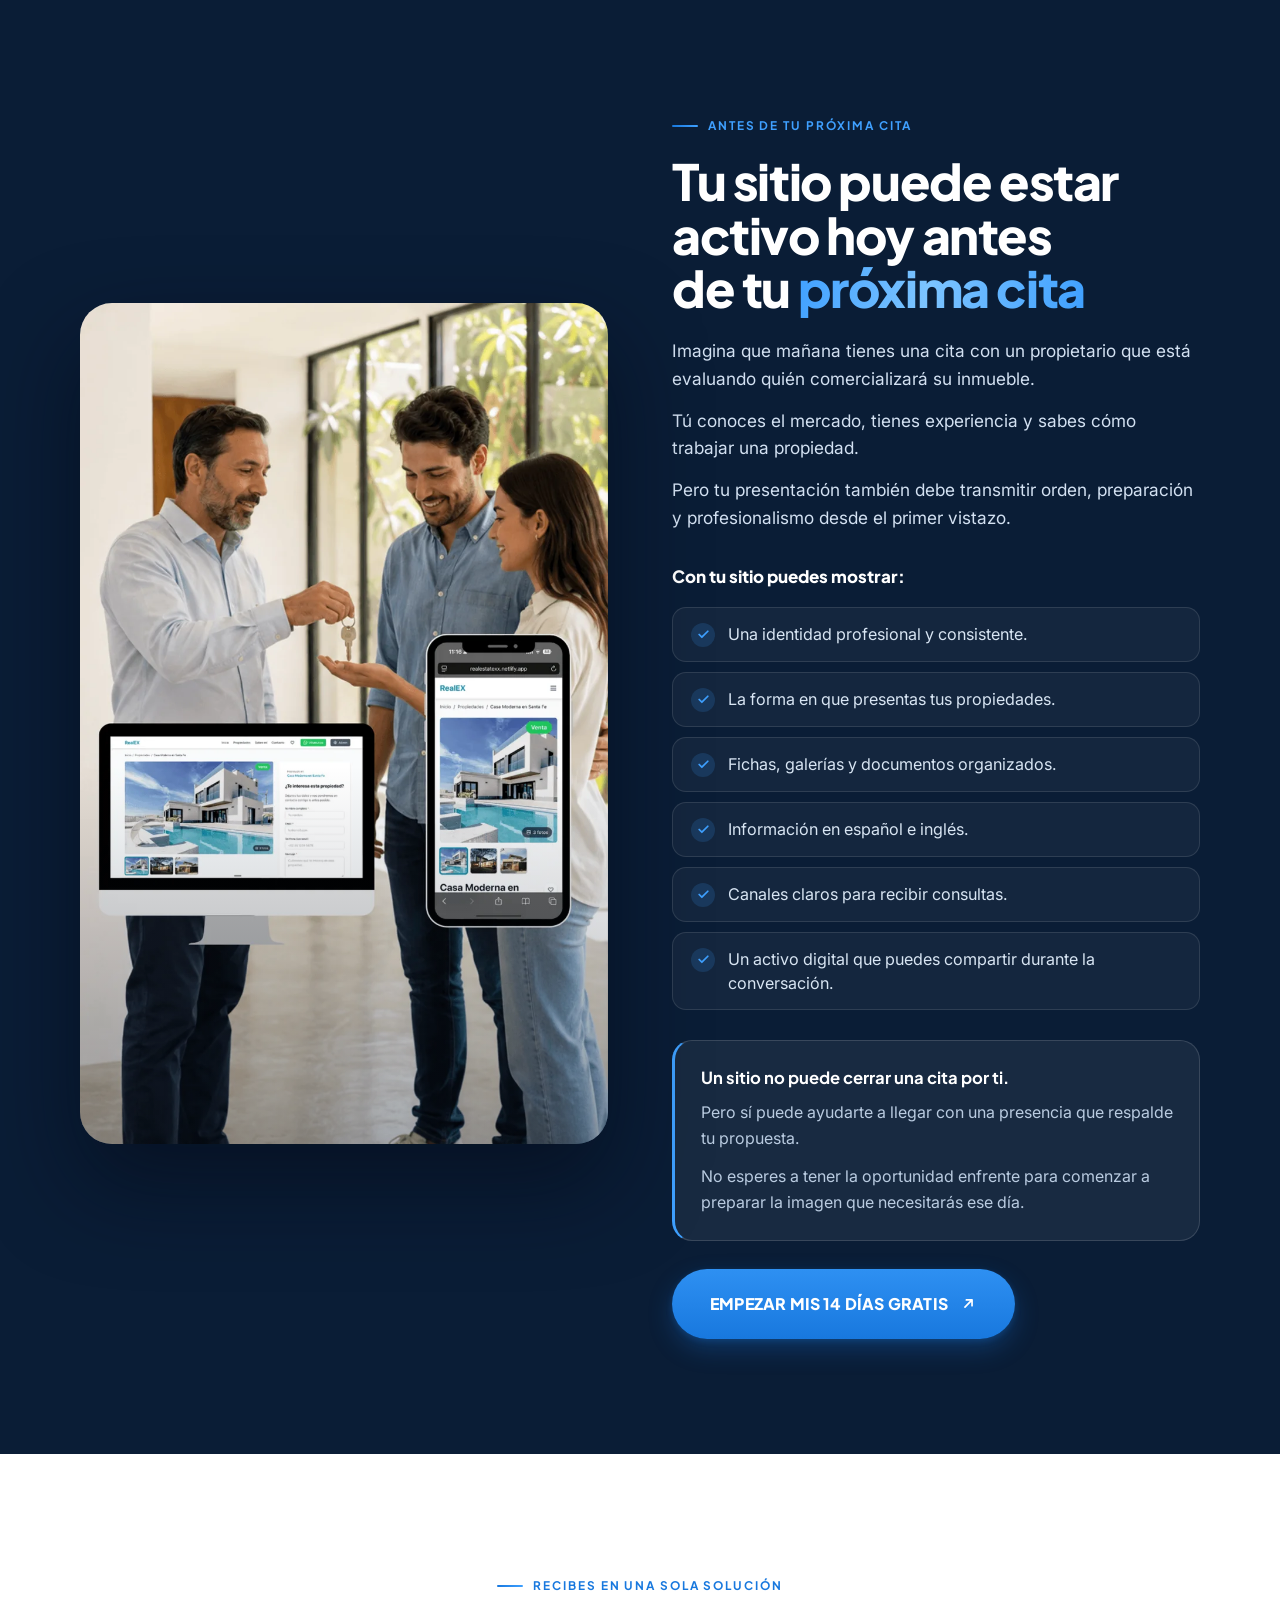
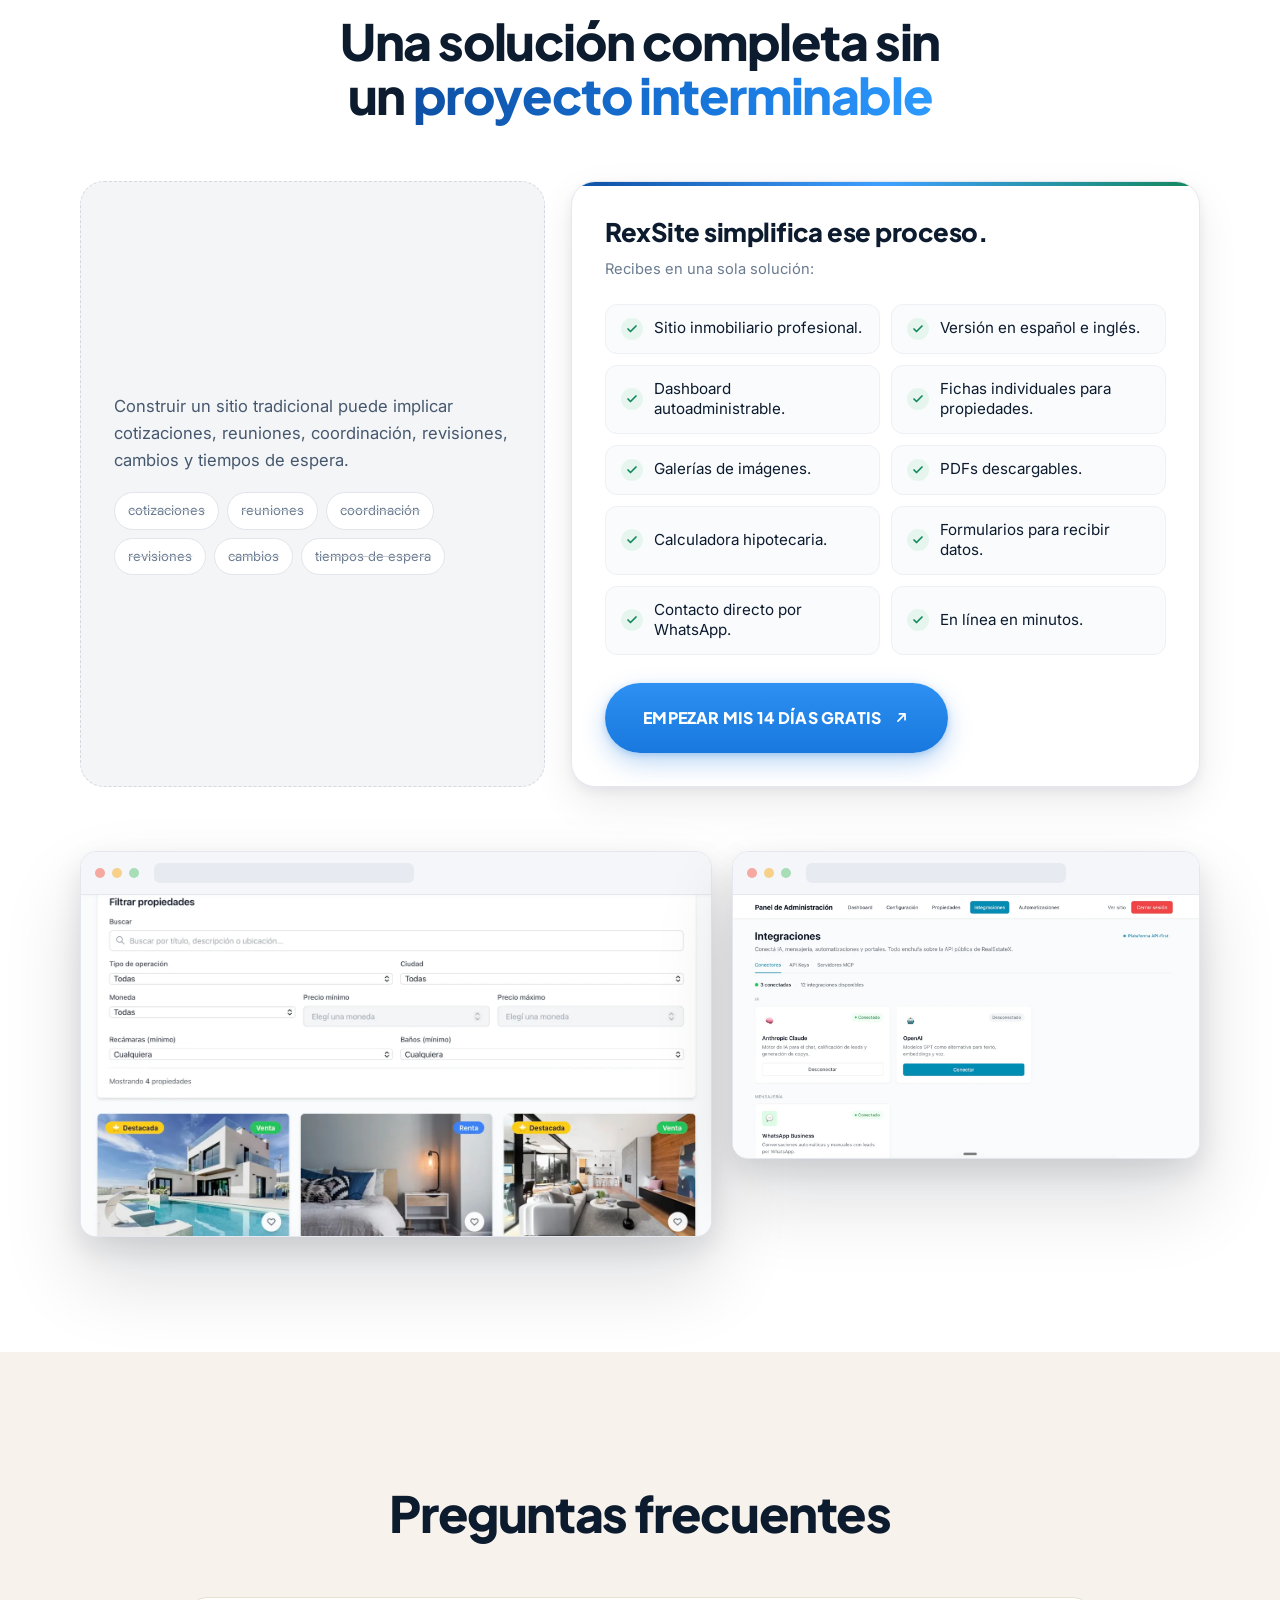
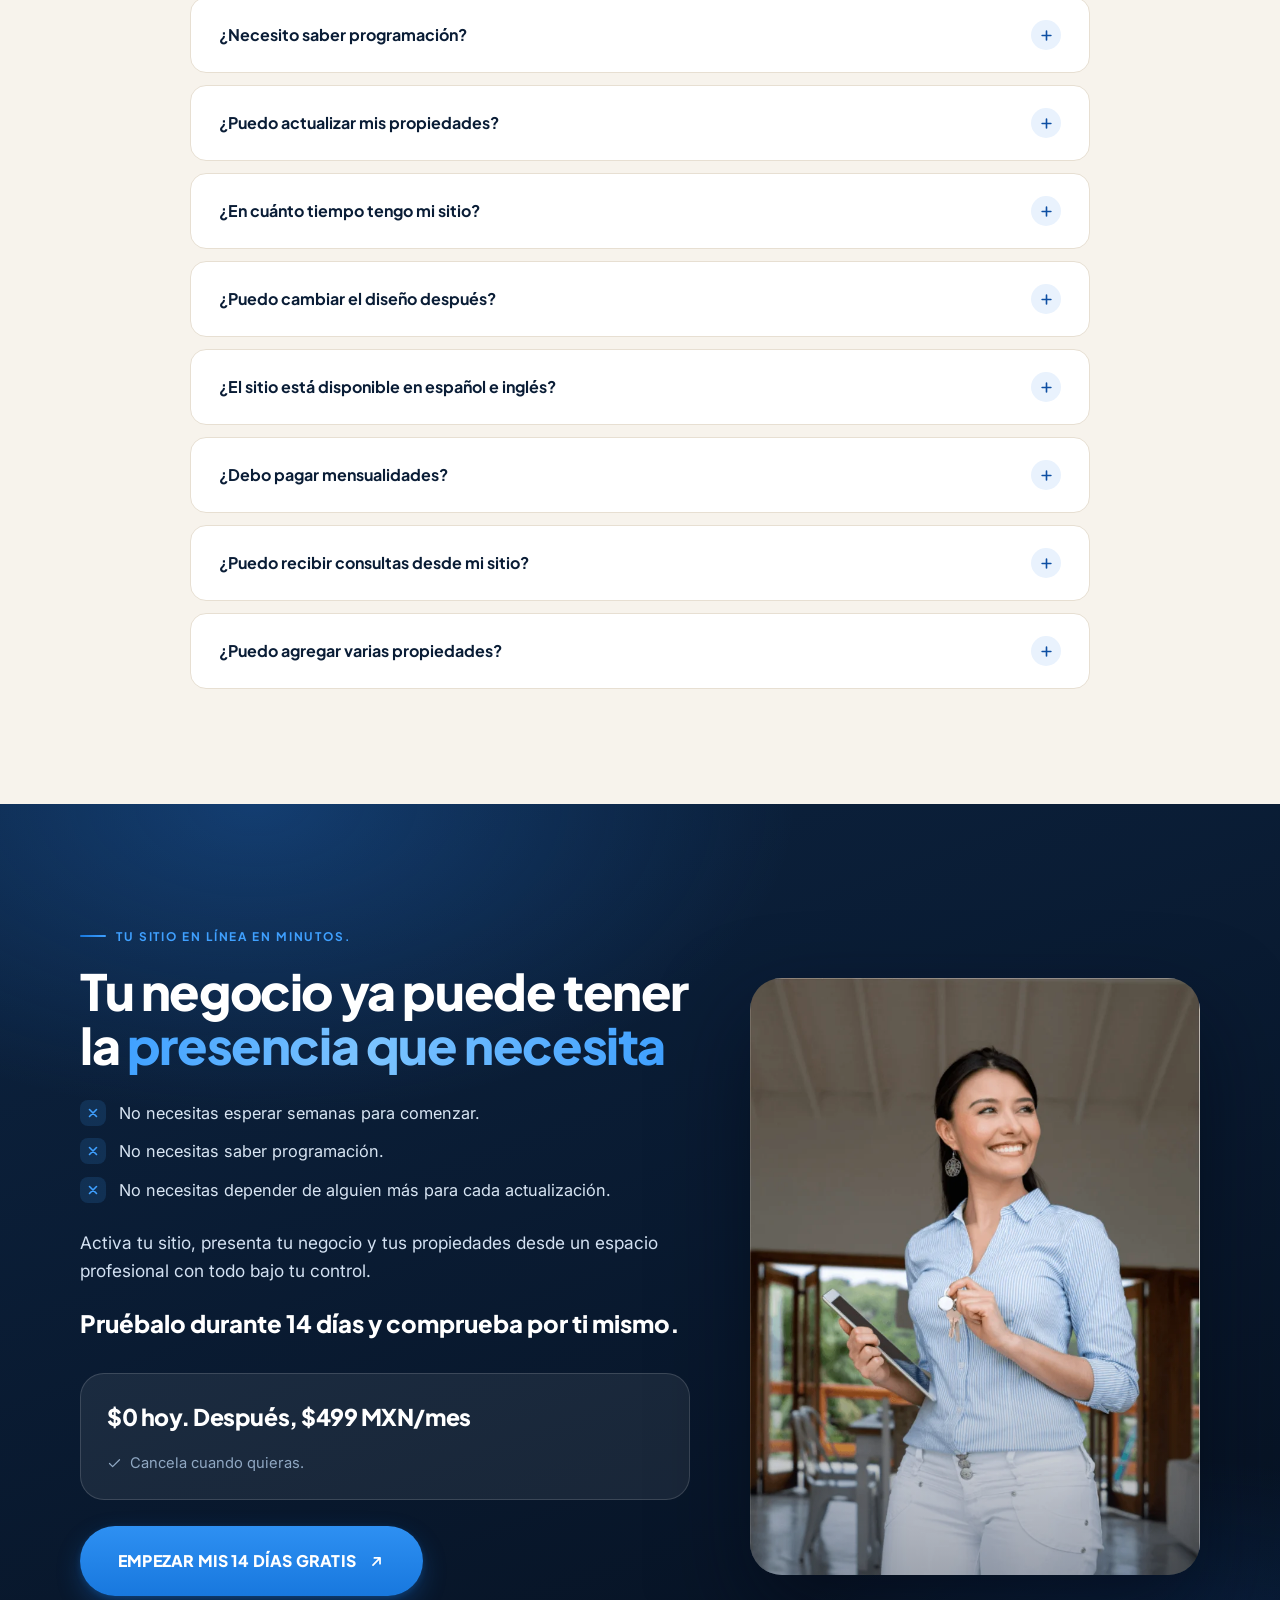
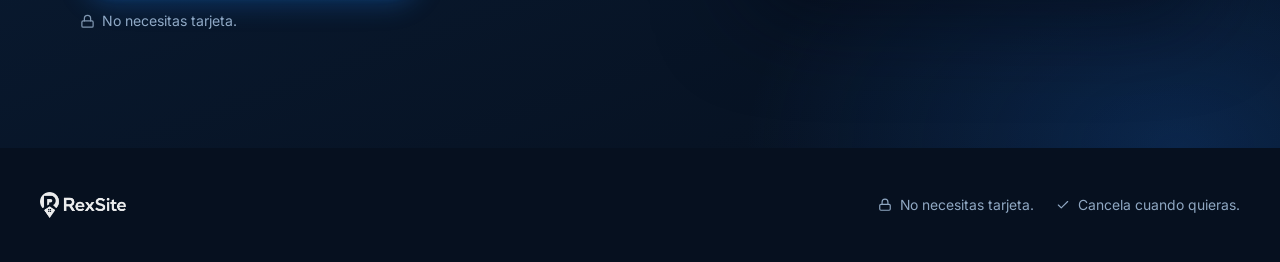
==== commit 058d1195: "Landing de México: prueba de 14 días sin tarjeta - empezar.html: el registro lleva prueba=sin_tarjet" ====
--- a/rexsite-landing/index.html
+++ b/rexsite-landing/index.html
@@ -97,7 +97,7 @@
             </span>
             <span>
               <svg width="15" height="15" viewBox="0 0 24 24" fill="none" stroke="currentColor" stroke-width="2" stroke-linecap="round" stroke-linejoin="round" aria-hidden="true"><rect x="3" y="11" width="18" height="10" rx="2"/><path d="M7 11V7a5 5 0 0 1 10 0v4"/></svg>
-              Pago seguro con Stripe.
+              No necesitas tarjeta.
             </span>
             <span>
               <svg width="15" height="15" viewBox="0 0 24 24" fill="none" stroke="currentColor" stroke-width="2" stroke-linecap="round" stroke-linejoin="round" aria-hidden="true"><path d="M20 6 9 17l-5-5"/></svg>
@@ -216,7 +216,7 @@
       <div class="cta-note">
         <span>
           <svg width="15" height="15" viewBox="0 0 24 24" fill="none" stroke="currentColor" stroke-width="2" stroke-linecap="round" stroke-linejoin="round" aria-hidden="true"><rect x="3" y="11" width="18" height="10" rx="2"/><path d="M7 11V7a5 5 0 0 1 10 0v4"/></svg>
-          Pago seguro con Stripe.
+          No necesitas tarjeta.
         </span>
         <span>
           <svg width="15" height="15" viewBox="0 0 24 24" fill="none" stroke="currentColor" stroke-width="2" stroke-linecap="round" stroke-linejoin="round" aria-hidden="true"><path d="M20 6 9 17l-5-5"/></svg>
@@ -694,7 +694,7 @@
           <div class="cta-note">
             <span>
               <svg width="15" height="15" viewBox="0 0 24 24" fill="none" stroke="currentColor" stroke-width="2" stroke-linecap="round" stroke-linejoin="round" aria-hidden="true"><rect x="3" y="11" width="18" height="10" rx="2"/><path d="M7 11V7a5 5 0 0 1 10 0v4"/></svg>
-              Pago seguro con Stripe.
+              No necesitas tarjeta.
             </span>
           </div>
         </div>
@@ -718,7 +718,7 @@
     <div class="ftr__notes">
       <span>
         <svg width="14" height="14" viewBox="0 0 24 24" fill="none" stroke="currentColor" stroke-width="2" stroke-linecap="round" stroke-linejoin="round" aria-hidden="true"><rect x="3" y="11" width="18" height="10" rx="2"/><path d="M7 11V7a5 5 0 0 1 10 0v4"/></svg>
-        Pago seguro con Stripe.
+        No necesitas tarjeta.
       </span>
       <span>
         <svg width="14" height="14" viewBox="0 0 24 24" fill="none" stroke="currentColor" stroke-width="2" stroke-linecap="round" stroke-linejoin="round" aria-hidden="true"><path d="M20 6 9 17l-5-5"/></svg>
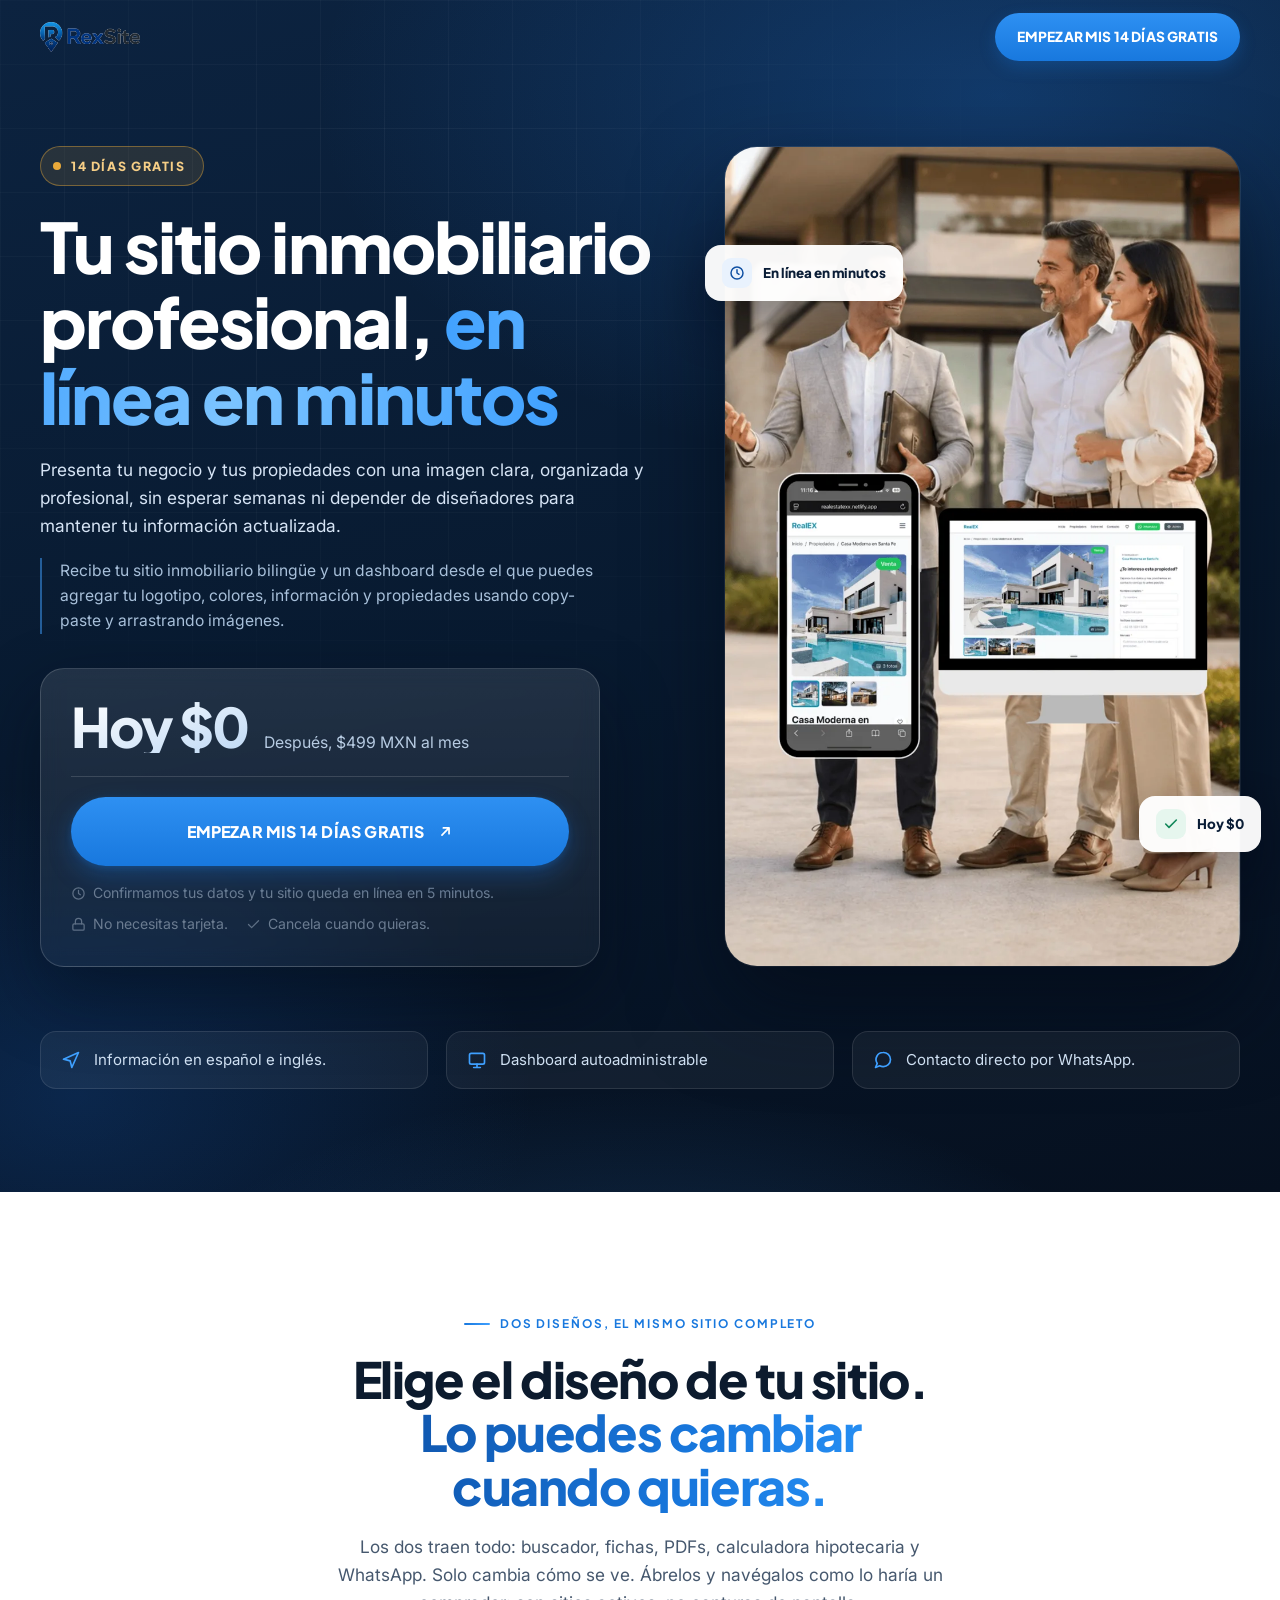
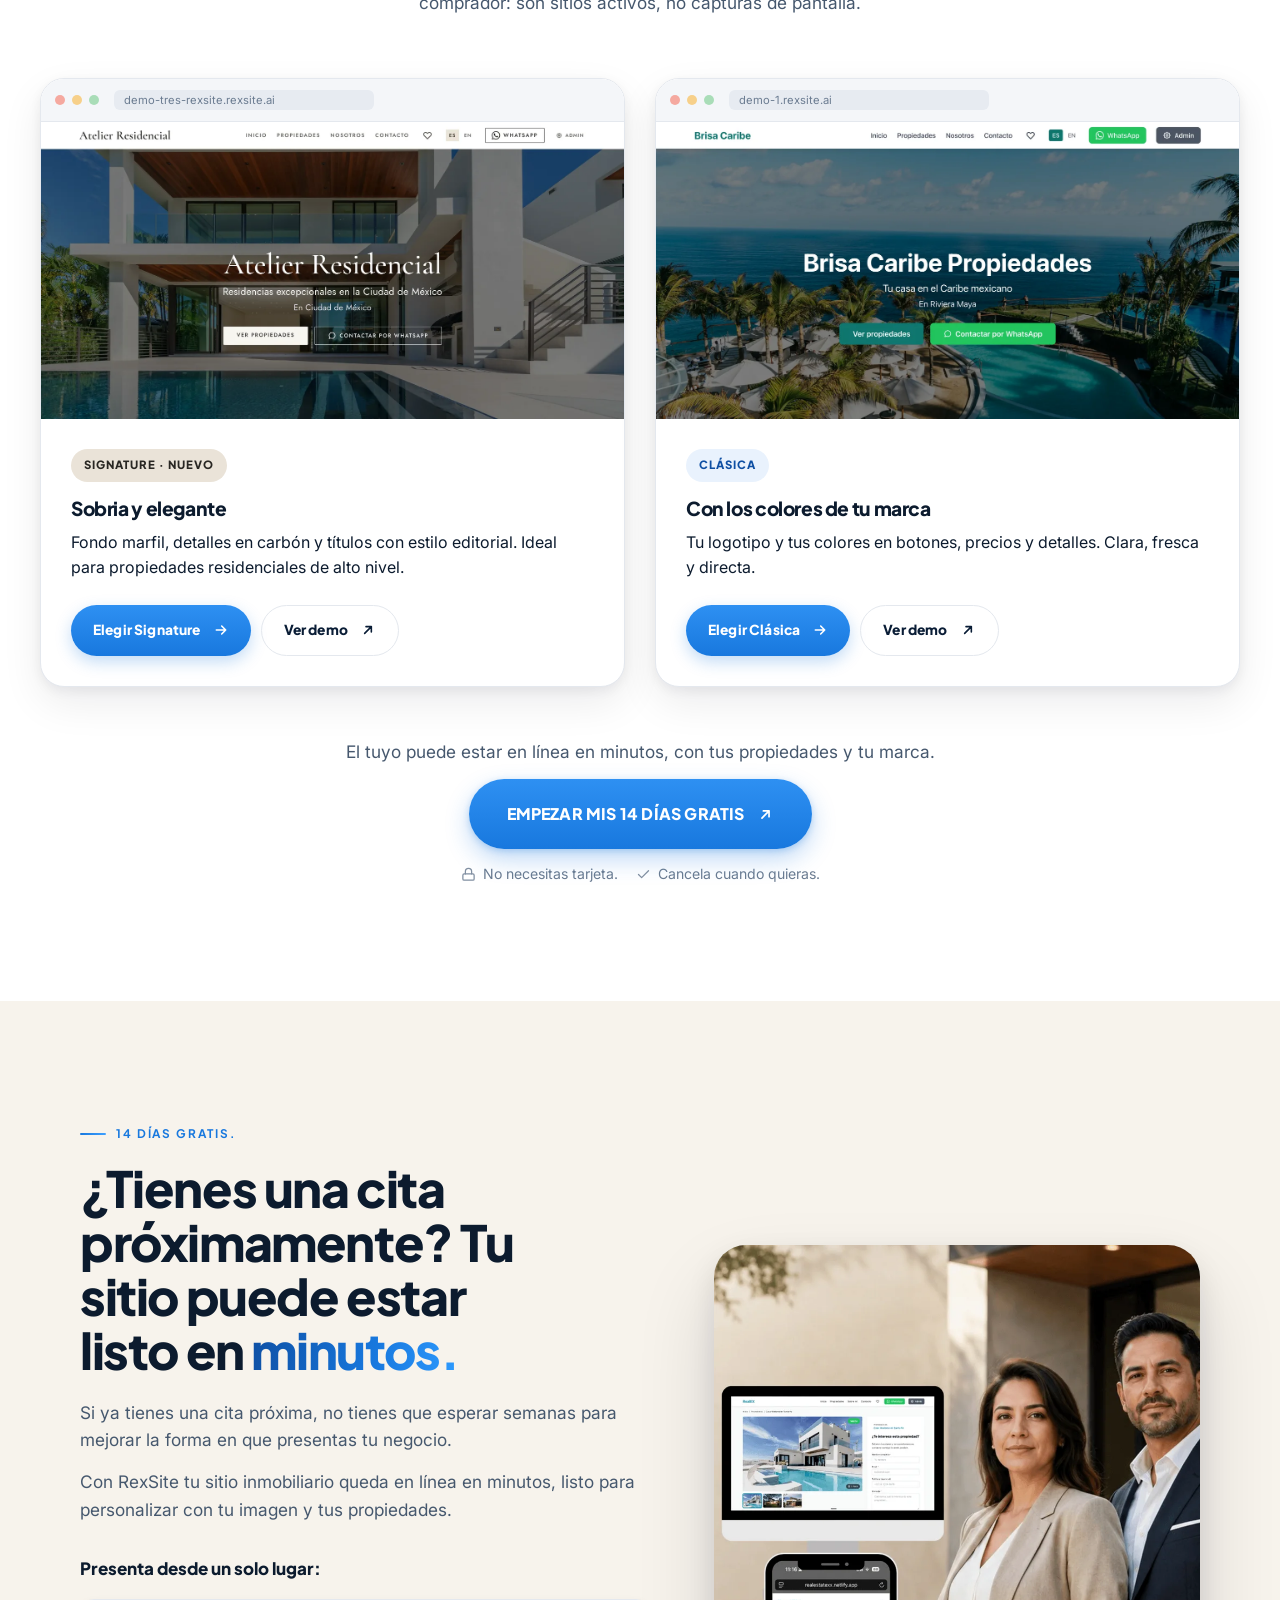
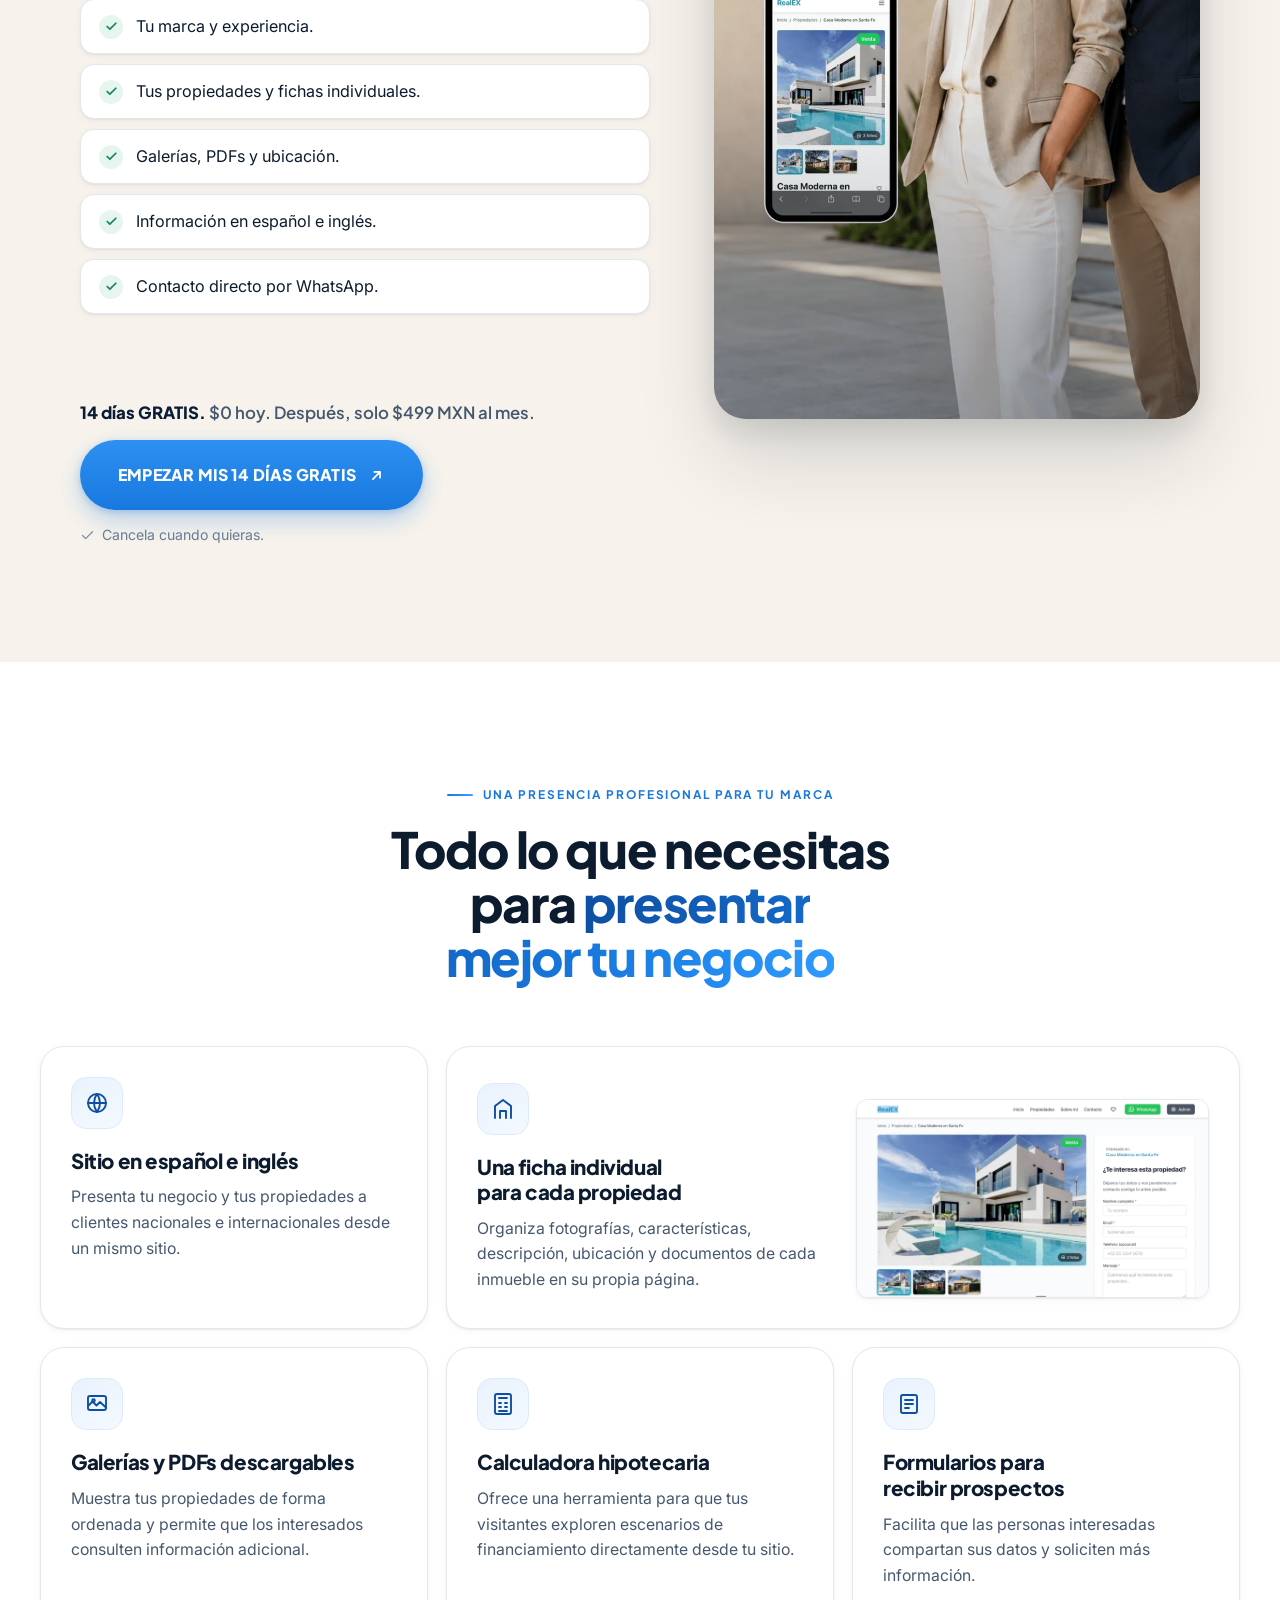
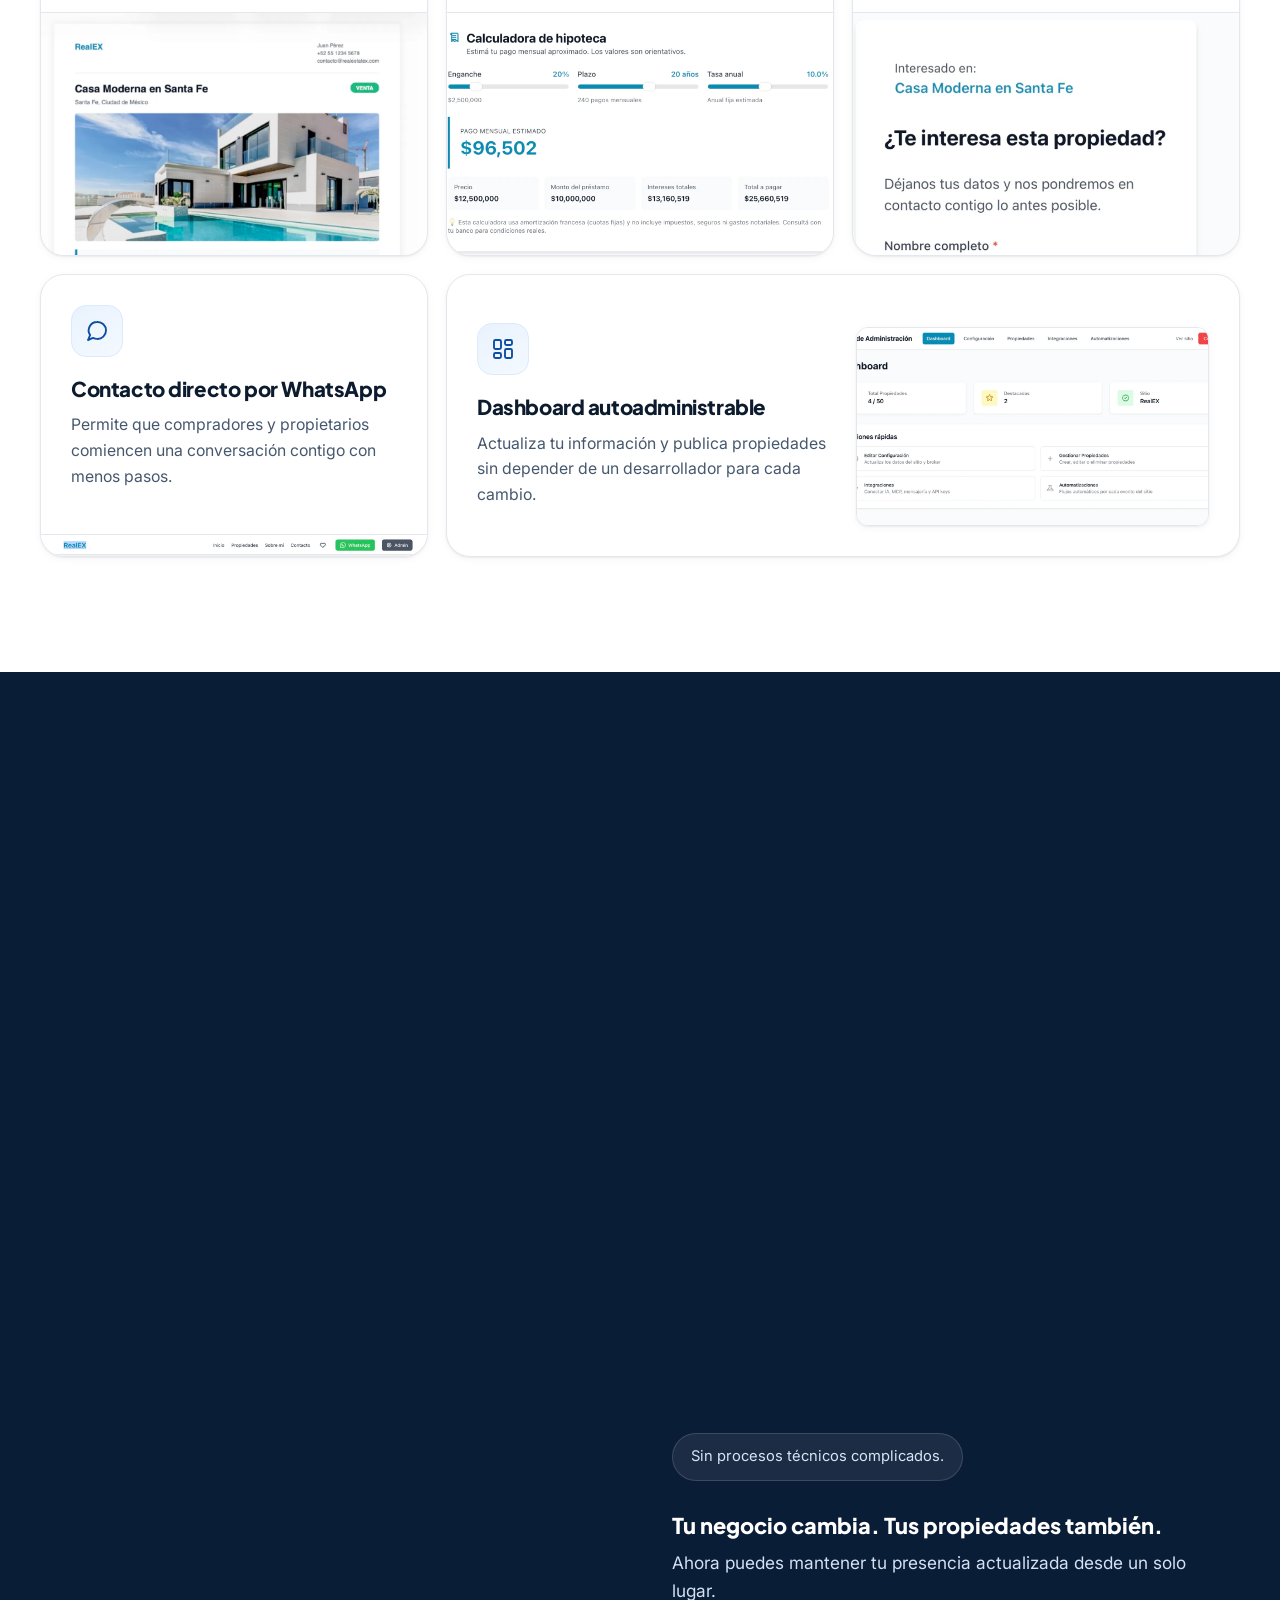
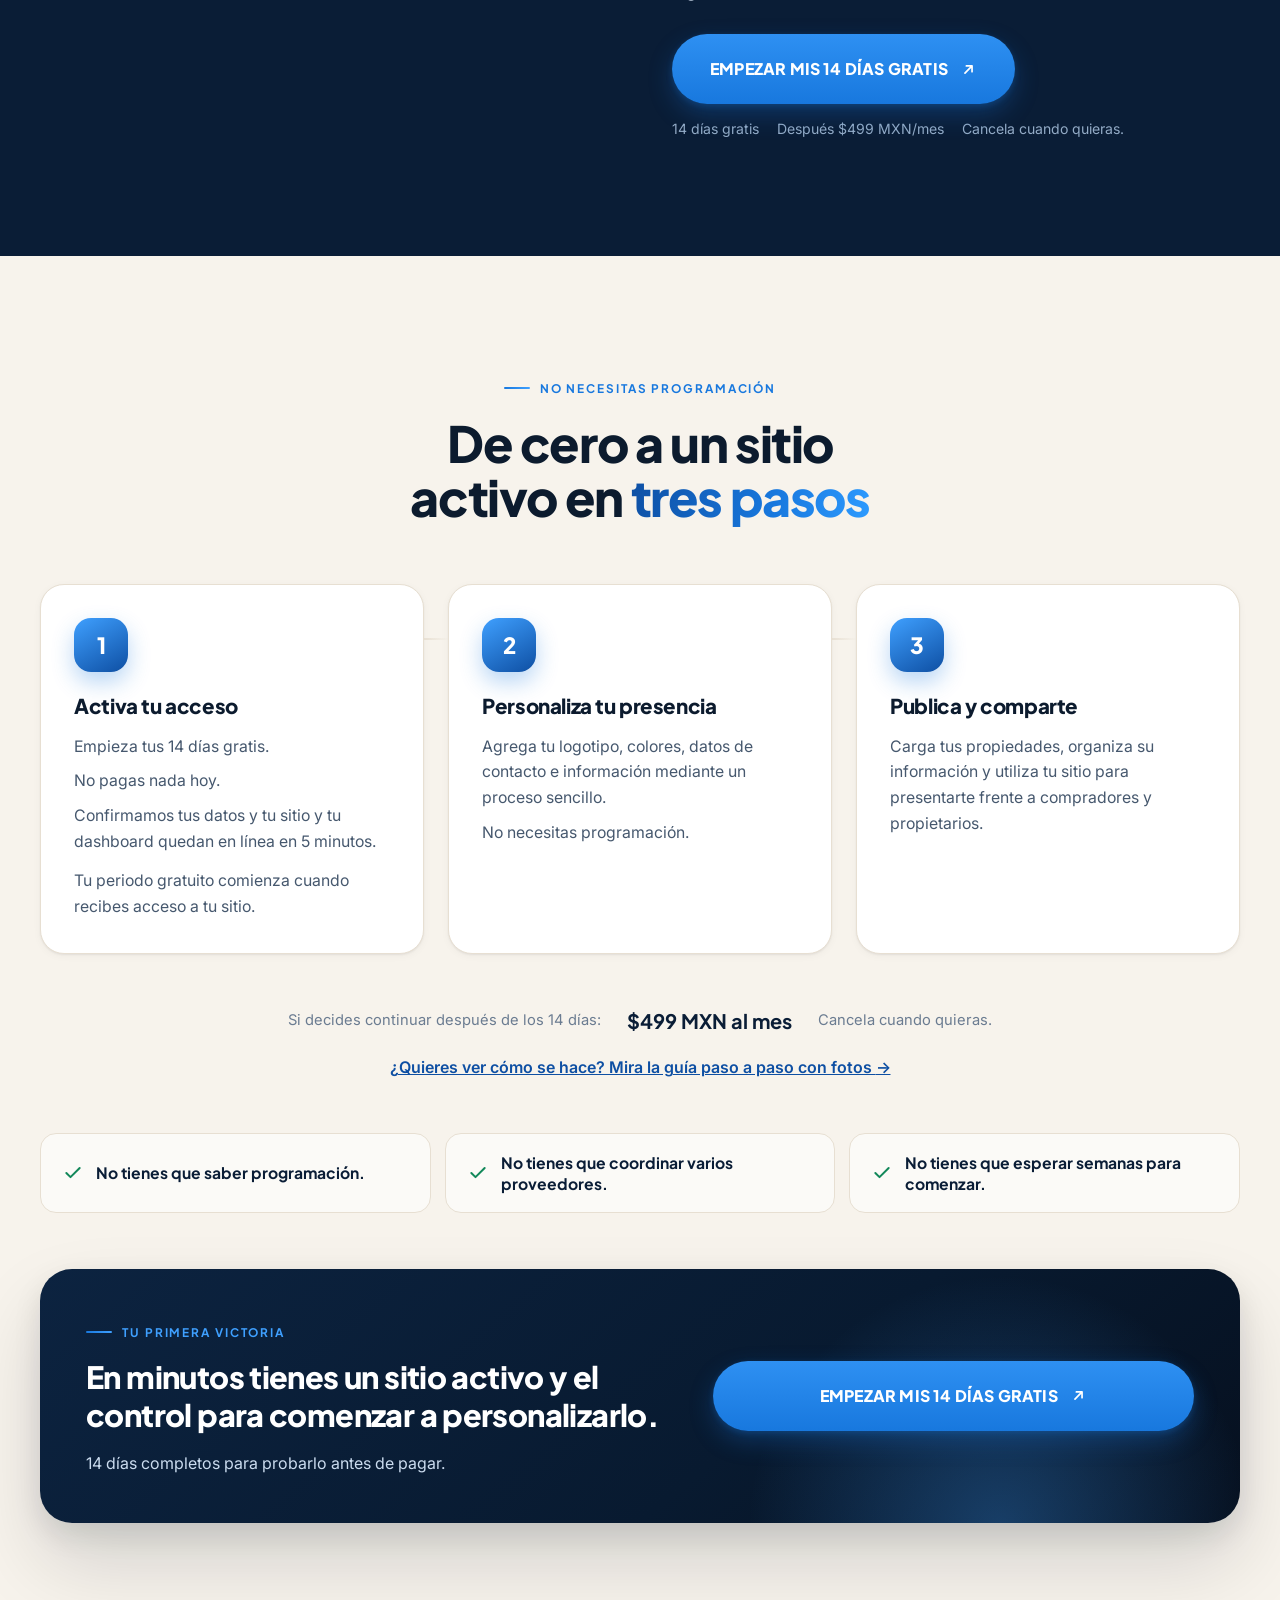
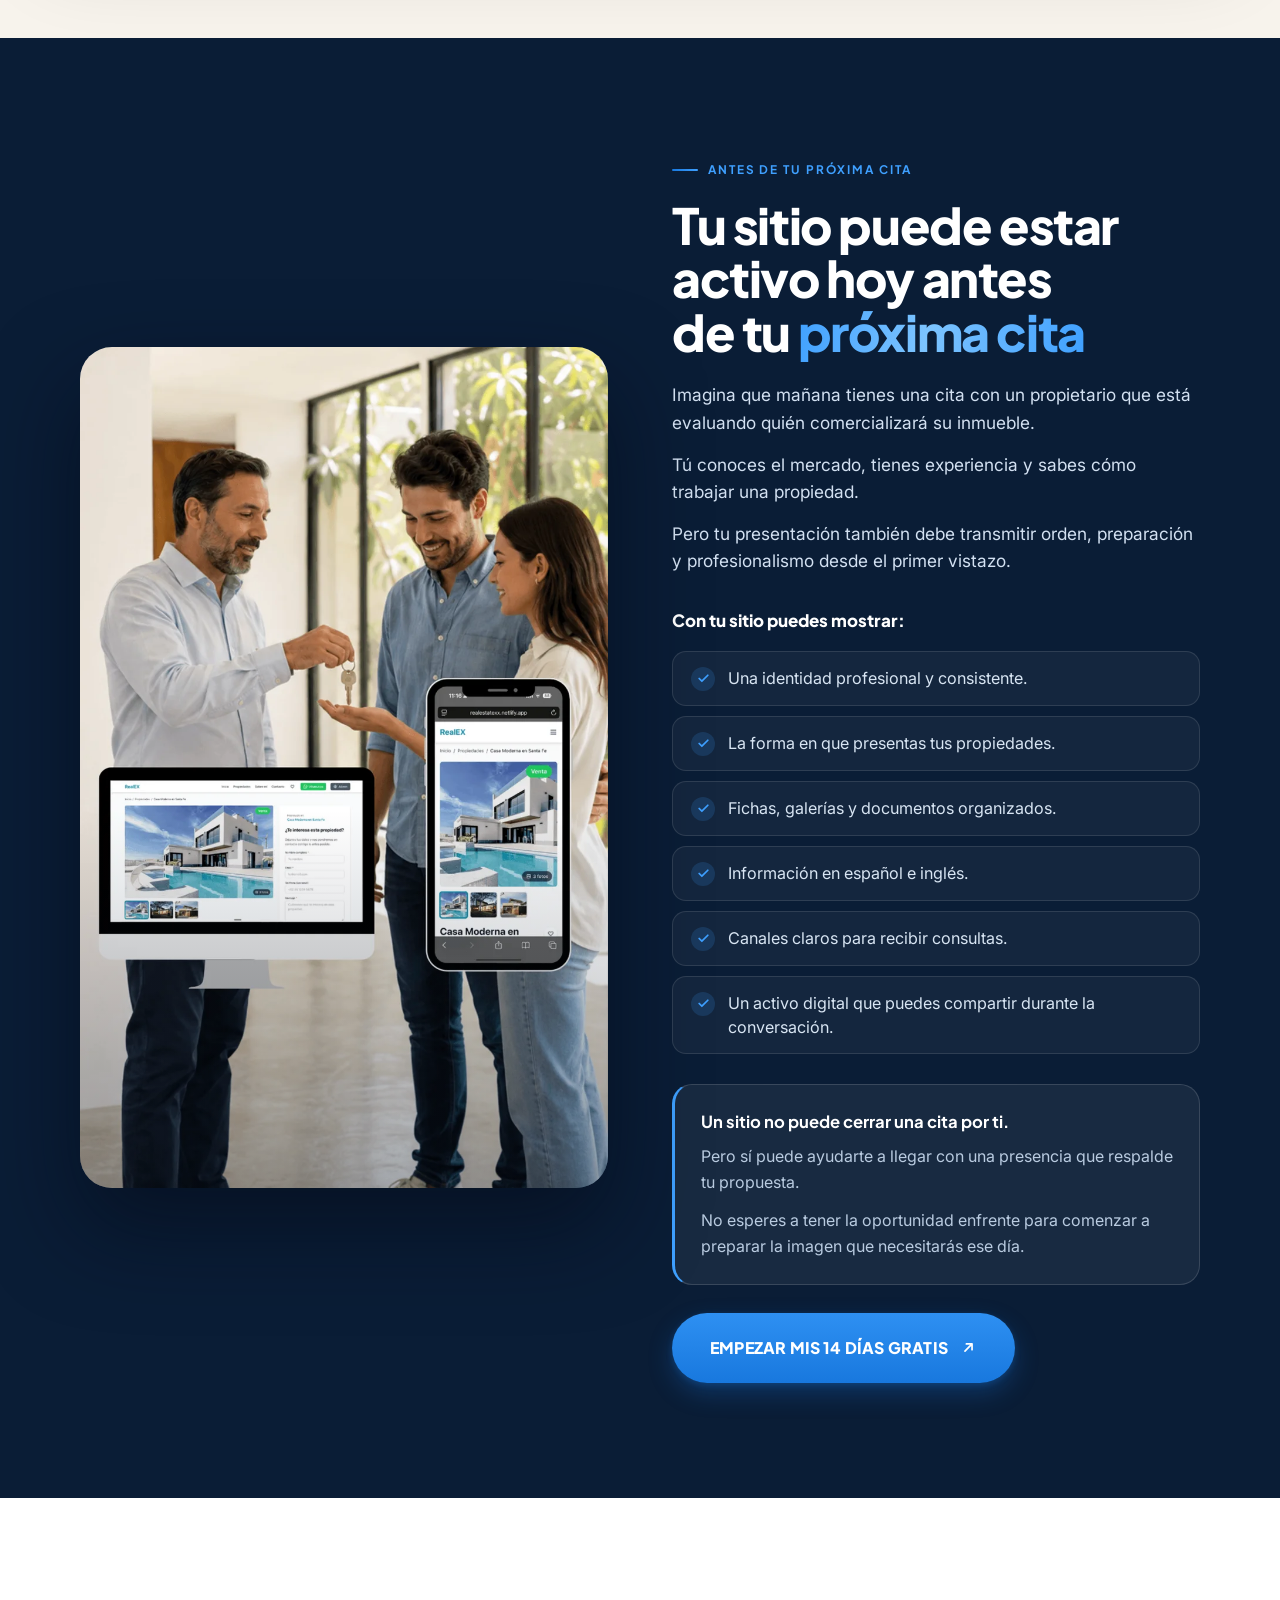
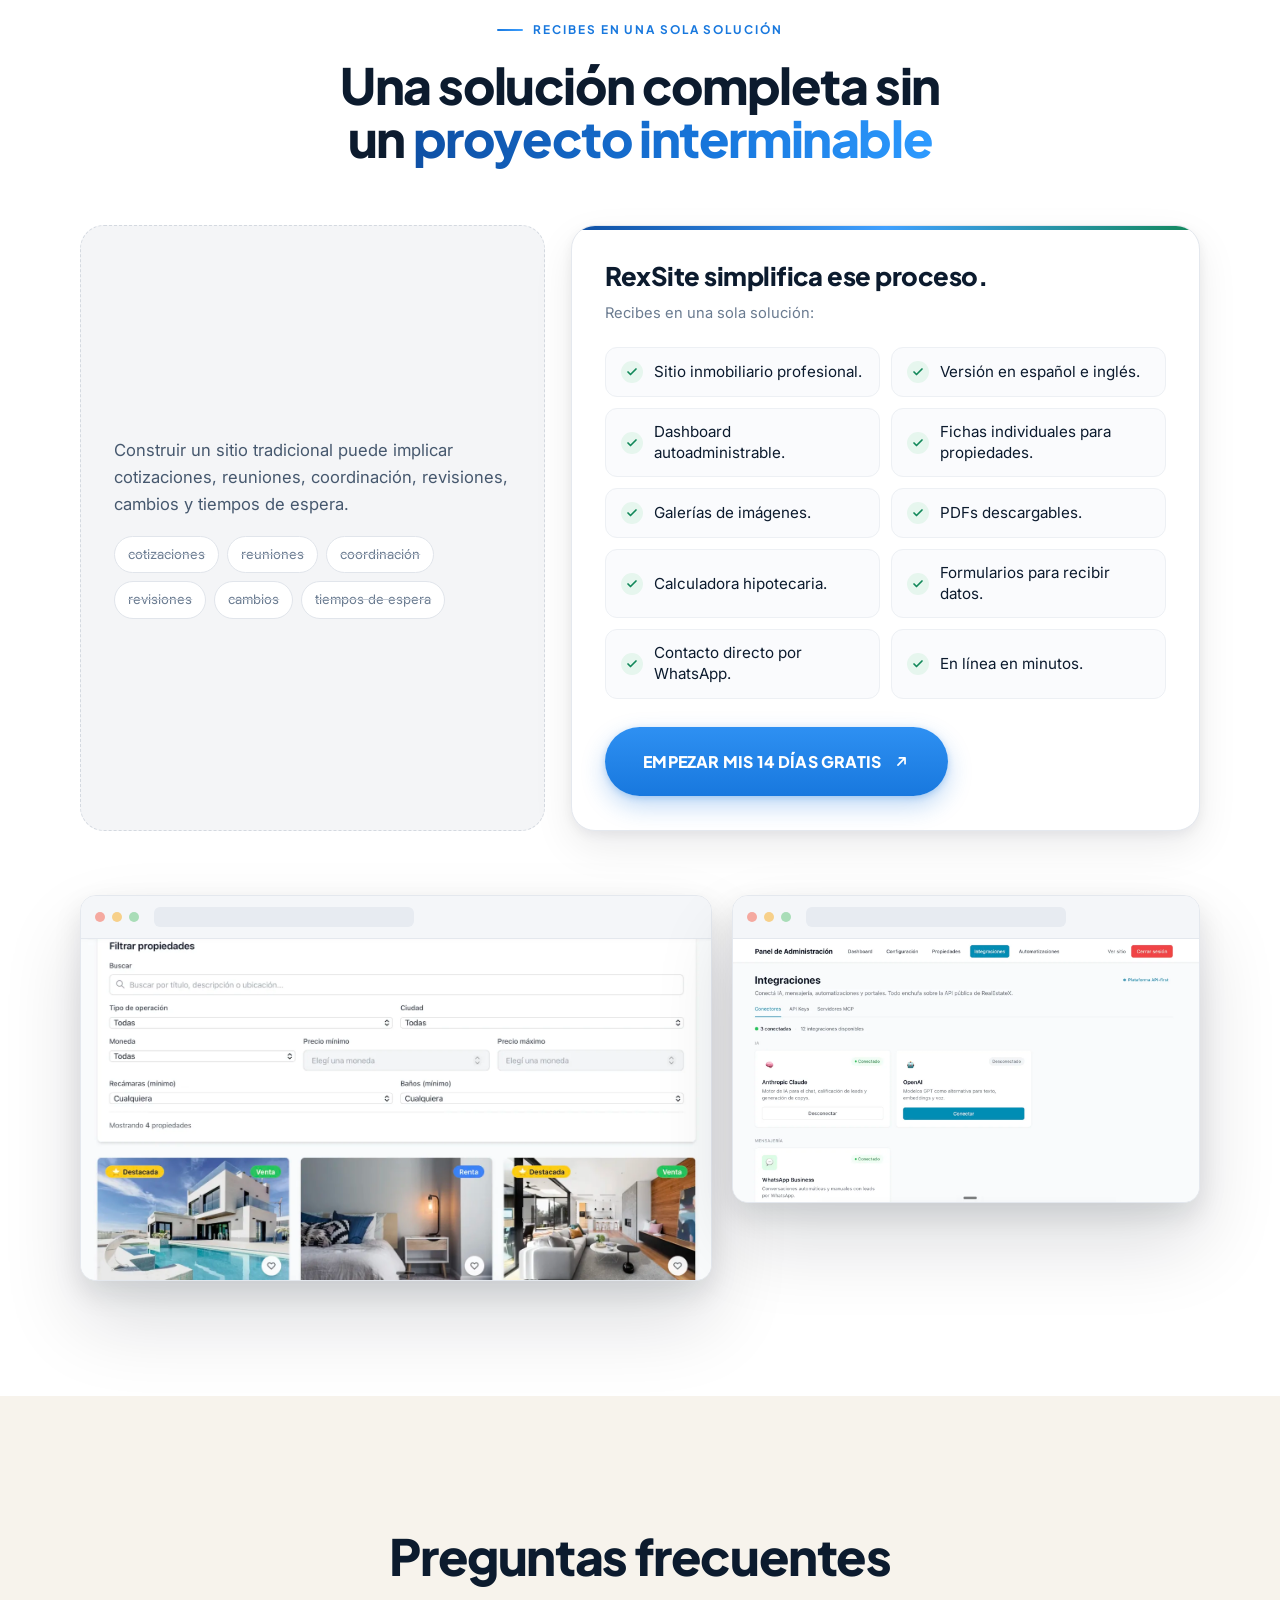
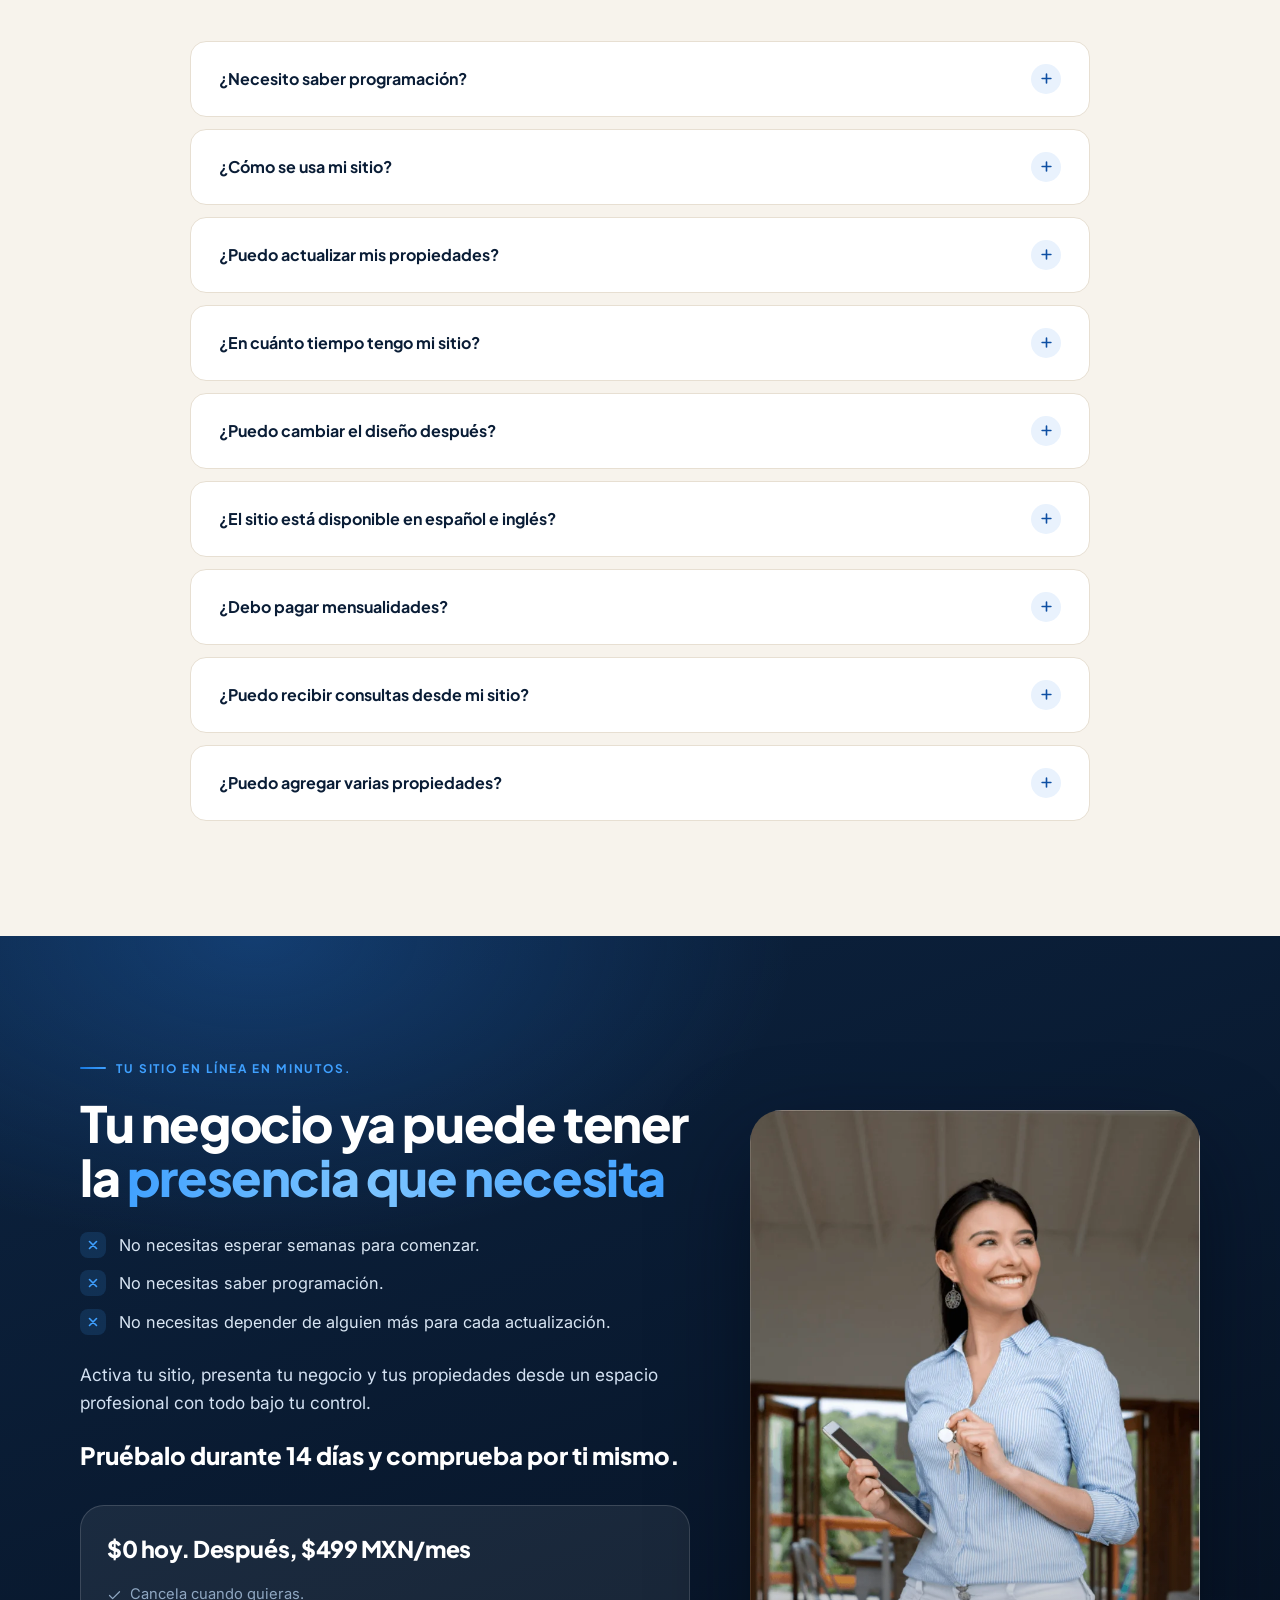
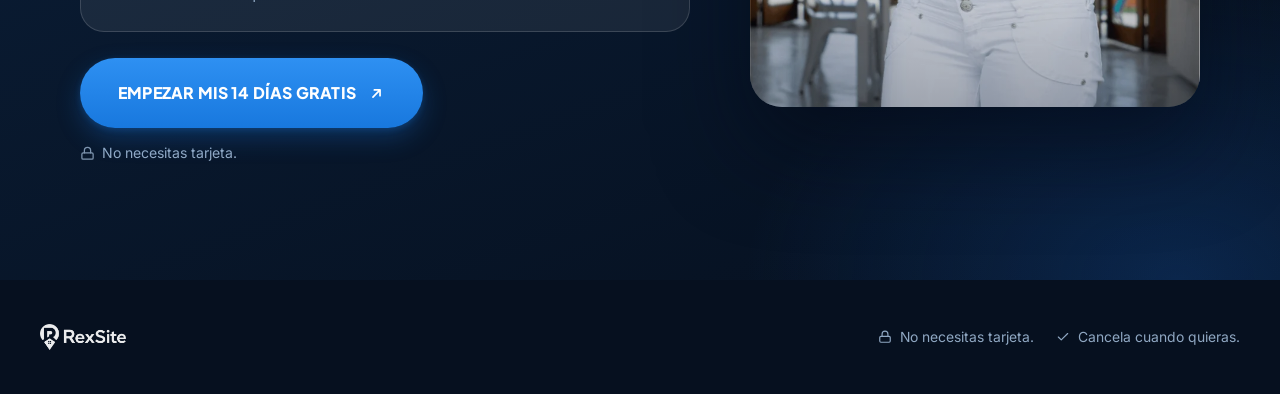
==== commit 5666cd38: "Links a la guía en la landing y botón de registro en la guía - Portada: link a /guia/ debajo de los " ====
--- a/rexsite-landing/index.html
+++ b/rexsite-landing/index.html
@@ -468,6 +468,10 @@
       <span class="muted">Cancela cuando quieras.</span>
     </div>
 
+    <p class="rv rv-d2" style="margin-top:18px;text-align:center">
+      <a href="/guia/" style="font-weight:600;color:var(--blue-deep)">¿Quieres ver cómo se hace? Mira la guía paso a paso con fotos <span aria-hidden="true">→</span></a>
+    </p>
+
     <ul class="nots">
       <li class="not rv">
         <svg width="20" height="20" viewBox="0 0 24 24" fill="none" stroke="currentColor" stroke-width="2.4" stroke-linecap="round" stroke-linejoin="round" aria-hidden="true"><path d="M20 6 9 17l-5-5"/></svg>
@@ -620,6 +624,11 @@
       </details>
 
       <details class="qa rv">
+        <summary class="qa__q">¿Cómo se usa mi sitio?<span class="qa__ico" aria-hidden="true"><svg width="15" height="15" viewBox="0 0 24 24" fill="none" stroke="currentColor" stroke-width="2.6" stroke-linecap="round"><path d="M12 5v14M5 12h14"/></svg></span></summary>
+        <div class="qa__a"><p>Tenemos una guía paso a paso con fotos: del registro a tu primera propiedad publicada. <a href="/guia/" style="font-weight:600;color:var(--blue-deep)">Ver la guía <span aria-hidden="true">→</span></a></p></div>
+      </details>
+
+      <details class="qa rv">
         <summary class="qa__q">¿Puedo actualizar mis propiedades?<span class="qa__ico" aria-hidden="true"><svg width="15" height="15" viewBox="0 0 24 24" fill="none" stroke="currentColor" stroke-width="2.6" stroke-linecap="round"><path d="M12 5v14M5 12h14"/></svg></span></summary>
         <div class="qa__a"><p>Sí. Puedes agregar y actualizar contenido desde tu dashboard sin depender de un desarrollador para cada cambio.</p></div>
       </details>
